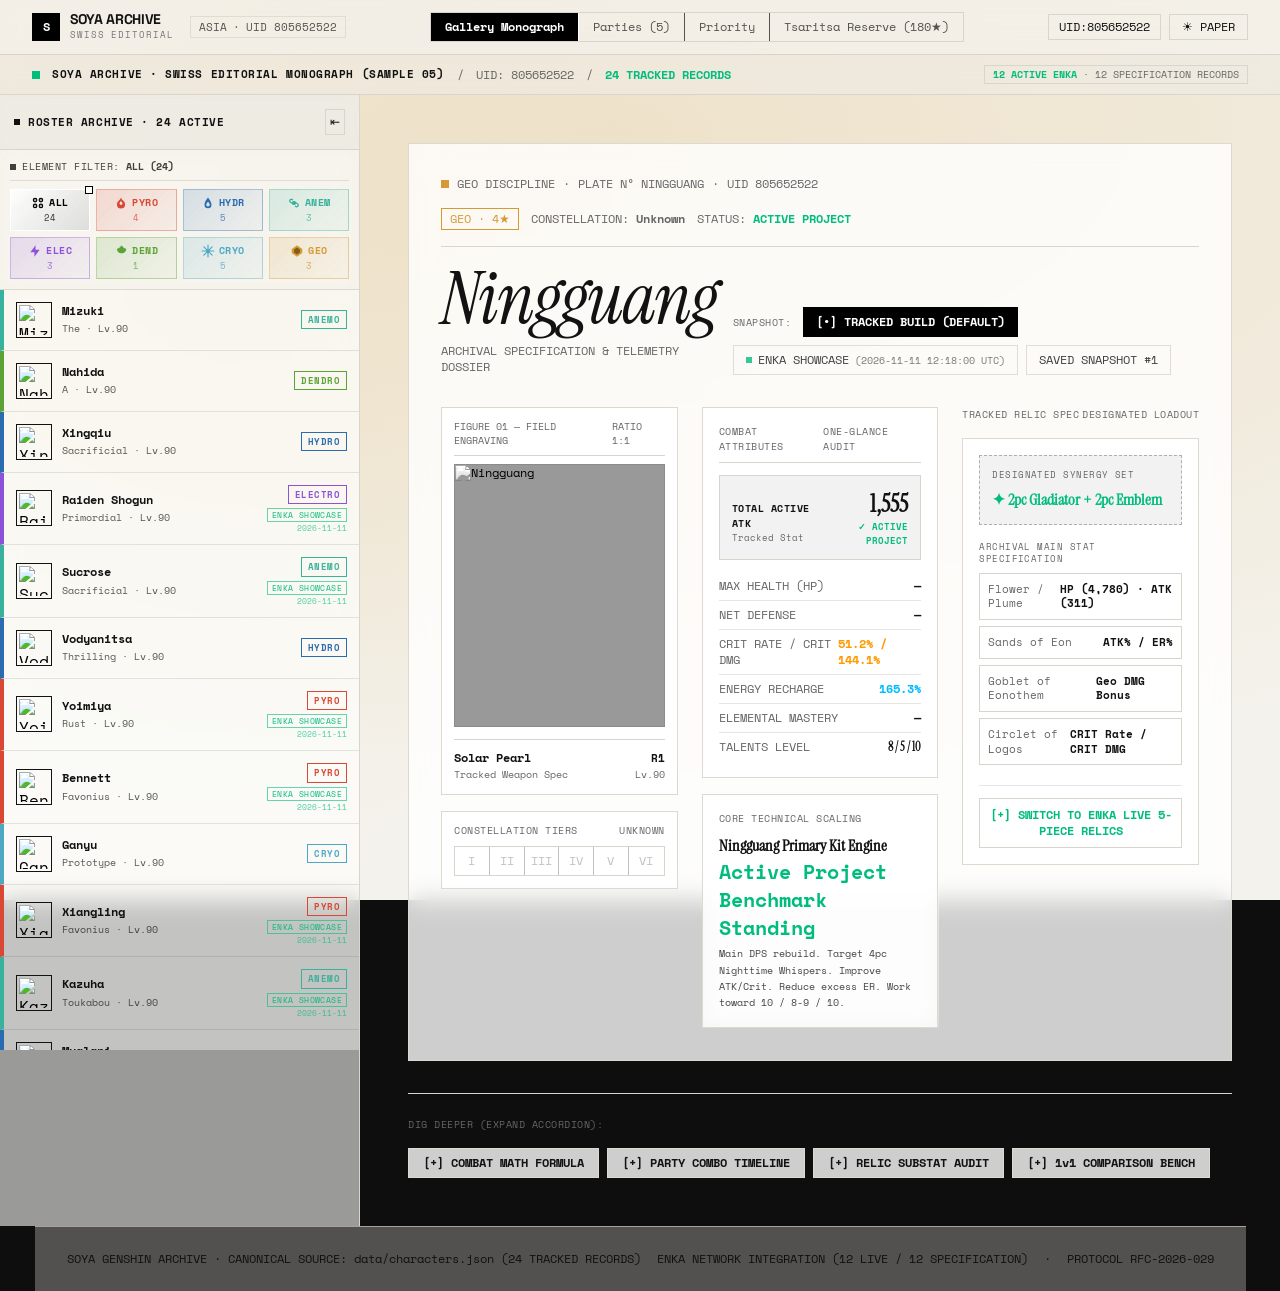
==== genshin/index.html @ eeb2479f "feat(genshin): add 7 element fluid gradient filter buttons in char selector" ====
<!doctype html>
<html lang="en">
<head>
  <meta charset="utf-8">
  <meta name="viewport" content="width=device-width,initial-scale=1">
  <title>Soya · Swiss Editorial Genshin Archive</title>
  <link rel="preconnect" href="https://fonts.googleapis.com">
  <link rel="preconnect" href="https://fonts.gstatic.com" crossorigin>
  <link href="https://fonts.googleapis.com/css2?family=Cinzel:wght@400;600;700&family=Instrument+Serif:ital@0;1&family=Newsreader:ital,opsz,wght@0,6..72,400;0,6..72,600;1,6..72,400&family=Space+Grotesk:wght@300;400;500;600;700&family=Space+Mono:ital,wght@0,400;0,700;1,400&family=Inter:wght@300;400;500;600;700&display=swap" rel="stylesheet">
  <script type="module" crossorigin src="./assets/index-Db_gtOoG.js"></script>
  <link rel="stylesheet" crossorigin href="./assets/index-C67MCeEa.css">
</head>
<body class="bg-[#0e0e0e] text-[#ededed] antialiased selection:bg-[#ffffff] selection:text-[#000000]">
  <div id="root"></div>
</body>
</html>
---- genshin/assets/index-C67MCeEa.css ----
@layer properties{@supports (((-webkit-hyphens:none)) and (not (margin-trim:block))) or ((-moz-orient:inline) and (not (color:rgb(from red r g b)))){*,:before,:after,::backdrop{--tw-translate-x:0;--tw-translate-y:0;--tw-translate-z:0;--tw-scale-x:1;--tw-scale-y:1;--tw-scale-z:1;--tw-rotate-x:initial;--tw-rotate-y:initial;--tw-rotate-z:initial;--tw-skew-x:initial;--tw-skew-y:initial;--tw-scrollbar-thumb:#0000;--tw-scrollbar-track:#0000;--tw-space-y-reverse:0;--tw-divide-x-reverse:0;--tw-border-style:solid;--tw-divide-y-reverse:0;--tw-gradient-position:initial;--tw-gradient-from:#0000;--tw-gradient-via:#0000;--tw-gradient-to:#0000;--tw-gradient-stops:initial;--tw-gradient-via-stops:initial;--tw-gradient-from-position:0%;--tw-gradient-via-position:50%;--tw-gradient-to-position:100%;--tw-leading:initial;--tw-font-weight:initial;--tw-tracking:initial;--tw-shadow:0 0 #0000;--tw-shadow-color:initial;--tw-shadow-alpha:100%;--tw-inset-shadow:0 0 #0000;--tw-inset-shadow-color:initial;--tw-inset-shadow-alpha:100%;--tw-ring-color:initial;--tw-ring-shadow:0 0 #0000;--tw-inset-ring-color:initial;--tw-inset-ring-shadow:0 0 #0000;--tw-ring-inset:initial;--tw-ring-offset-width:0px;--tw-ring-offset-color:#fff;--tw-ring-offset-shadow:0 0 #0000;--tw-blur:initial;--tw-brightness:initial;--tw-contrast:initial;--tw-grayscale:initial;--tw-hue-rotate:initial;--tw-invert:initial;--tw-opacity:initial;--tw-saturate:initial;--tw-sepia:initial;--tw-drop-shadow:initial;--tw-drop-shadow-color:initial;--tw-drop-shadow-alpha:100%;--tw-drop-shadow-size:initial;--tw-backdrop-blur:initial;--tw-backdrop-brightness:initial;--tw-backdrop-contrast:initial;--tw-backdrop-grayscale:initial;--tw-backdrop-hue-rotate:initial;--tw-backdrop-invert:initial;--tw-backdrop-opacity:initial;--tw-backdrop-saturate:initial;--tw-backdrop-sepia:initial;--tw-duration:initial;--tw-ease:initial}}}@layer theme{:root,:host{--font-sans:-apple-system, BlinkMacSystemFont, "Segoe UI", Roboto, "Helvetica Neue", "Noto Sans", Arial, sans-serif, "Apple Color Emoji", "Segoe UI Emoji", "Segoe UI Symbol", "Noto Color Emoji";--font-serif:ui-serif, Georgia, Cambria, "Times New Roman", Times, serif;--font-mono:ui-monospace, SFMono-Regular, Menlo, Monaco, Consolas, "Liberation Mono", "Courier New", monospace;--color-amber-300:oklch(87.9% .169 91.605);--color-amber-400:oklch(82.8% .189 84.429);--color-amber-500:oklch(76.9% .188 70.08);--color-amber-600:oklch(66.6% .179 58.318);--color-amber-800:oklch(47.3% .137 46.201);--color-amber-950:oklch(27.9% .077 45.635);--color-emerald-200:oklch(90.5% .093 164.15);--color-emerald-300:oklch(84.5% .143 164.978);--color-emerald-400:oklch(76.5% .177 163.223);--color-emerald-500:oklch(69.6% .17 162.48);--color-emerald-600:oklch(59.6% .145 163.225);--color-emerald-700:oklch(50.8% .118 165.612);--color-emerald-800:oklch(43.2% .095 166.913);--color-emerald-950:oklch(26.2% .051 172.552);--color-teal-300:oklch(85.5% .138 181.071);--color-teal-400:oklch(77.7% .152 181.912);--color-teal-500:oklch(70.4% .14 182.503);--color-cyan-200:oklch(91.7% .08 205.041);--color-cyan-300:oklch(86.5% .127 207.078);--color-cyan-400:oklch(78.9% .154 211.53);--color-cyan-500:oklch(71.5% .143 215.221);--color-cyan-600:oklch(60.9% .126 221.723);--color-sky-400:oklch(74.6% .16 232.661);--color-blue-300:oklch(80.9% .105 251.813);--color-blue-400:oklch(70.7% .165 254.624);--color-blue-500:oklch(62.3% .214 259.815);--color-purple-300:oklch(82.7% .119 306.383);--color-purple-400:oklch(71.4% .203 305.504);--color-purple-500:oklch(62.7% .265 303.9);--color-rose-300:oklch(81% .117 11.638);--color-rose-400:oklch(71.2% .194 13.428);--color-rose-500:oklch(64.5% .246 16.439);--color-zinc-800:oklch(27.4% .006 286.033);--color-black:#000;--color-white:#fff;--spacing:.25rem;--container-lg:32rem;--container-2xl:42rem;--container-3xl:48rem;--text-xs:.75rem;--text-xs--line-height:calc(1 / .75);--text-sm:.875rem;--text-sm--line-height:calc(1.25 / .875);--text-base:1rem;--text-base--line-height: 1.5 ;--text-lg:1.125rem;--text-lg--line-height:calc(1.75 / 1.125);--text-xl:1.25rem;--text-xl--line-height:calc(1.75 / 1.25);--text-2xl:1.5rem;--text-2xl--line-height:calc(2 / 1.5);--text-3xl:1.875rem;--text-3xl--line-height: 1.2 ;--text-4xl:2.25rem;--text-4xl--line-height:calc(2.5 / 2.25);--text-5xl:3rem;--text-5xl--line-height:1;--text-6xl:3.75rem;--text-6xl--line-height:1;--text-7xl:4.5rem;--text-7xl--line-height:1;--text-8xl:6rem;--text-8xl--line-height:1;--text-9xl:8rem;--text-9xl--line-height:1;--font-weight-normal:400;--font-weight-medium:500;--font-weight-semibold:600;--font-weight-bold:700;--font-weight-extrabold:800;--font-weight-black:900;--tracking-tighter:-.05em;--tracking-tight:-.025em;--tracking-wider:.05em;--tracking-widest:.1em;--leading-tight:1.25;--leading-snug:1.375;--leading-relaxed:1.625;--radius-md:.375rem;--radius-lg:.5rem;--radius-xl:.75rem;--radius-2xl:1rem;--radius-3xl:1.5rem;--drop-shadow-md:0 3px 3px #0000001f;--ease-out:cubic-bezier(0, 0, .2, 1);--animate-pulse:pulse 2s cubic-bezier(.4, 0, .6, 1) infinite;--blur-sm:8px;--blur-md:12px;--blur-xl:24px;--blur-2xl:40px;--blur-3xl:64px;--default-transition-duration:.15s;--default-transition-timing-function:cubic-bezier(.4, 0, .2, 1);--default-font-family:var(--font-sans);--default-mono-font-family:var(--font-mono)}}@layer base{*,:after,:before,::backdrop{box-sizing:border-box;border:0 solid;margin:0;padding:0}::file-selector-button{box-sizing:border-box;border:0 solid;margin:0;padding:0}html,:host{-webkit-text-size-adjust:100%;tab-size:4;line-height:1.5;font-family:var(--default-font-family,-apple-system, BlinkMacSystemFont, "Segoe UI", Roboto, "Helvetica Neue", "Noto Sans", Arial, sans-serif, "Apple Color Emoji", "Segoe UI Emoji", "Segoe UI Symbol", "Noto Color Emoji");font-feature-settings:var(--default-font-feature-settings,normal);font-variation-settings:var(--default-font-variation-settings,normal);-webkit-tap-highlight-color:transparent}hr{height:0;color:inherit;border-top-width:1px}abbr:where([title]){-webkit-text-decoration:underline dotted;text-decoration:underline dotted}h1,h2,h3,h4,h5,h6{font-size:inherit;font-weight:inherit}a{color:inherit;-webkit-text-decoration:inherit;text-decoration:inherit}b,strong{font-weight:bolder}code,kbd,samp,pre{font-family:var(--default-mono-font-family,ui-monospace, SFMono-Regular, Menlo, Monaco, Consolas, "Liberation Mono", "Courier New", monospace);font-feature-settings:var(--default-mono-font-feature-settings,normal);font-variation-settings:var(--default-mono-font-variation-settings,normal);font-size:1em}small{font-size:80%}sub,sup{vertical-align:baseline;font-size:75%;line-height:0;position:relative}sub{bottom:-.25em}sup{top:-.5em}table{text-indent:0;border-color:inherit;border-collapse:collapse}:-moz-focusring:where(:not(iframe)){outline:auto}progress{vertical-align:baseline}summary{display:list-item}ol,ul,menu{list-style:none}img,svg,video,canvas,audio,iframe,embed,object{vertical-align:middle;display:block}img,video{max-width:100%;height:auto}button,input,select,optgroup,textarea{font:inherit;font-feature-settings:inherit;font-variation-settings:inherit;letter-spacing:inherit;color:inherit;opacity:1;background-color:#0000;border-radius:0}::file-selector-button{font:inherit;font-feature-settings:inherit;font-variation-settings:inherit;letter-spacing:inherit;color:inherit;opacity:1;background-color:#0000;border-radius:0}:where(select:is([multiple],[size])) optgroup{font-weight:bolder}:where(select:is([multiple],[size])) optgroup option{padding-inline-start:20px}::file-selector-button{margin-inline-end:4px}::placeholder{opacity:1}@supports (not ((-webkit-appearance:-apple-pay-button))) or (contain-intrinsic-size:1px){::placeholder{color:currentColor}@supports (color:color-mix(in lab,red,red)){::placeholder{color:color-mix(in oklab,currentcolor 50%,transparent)}}}textarea{resize:vertical}::-webkit-search-decoration{-webkit-appearance:none}::-webkit-date-and-time-value{min-height:1lh;text-align:inherit}::-webkit-datetime-edit{display:inline-flex}::-webkit-datetime-edit-fields-wrapper{padding:0}::-webkit-datetime-edit{padding-block:0}::-webkit-datetime-edit-year-field{padding-block:0}::-webkit-datetime-edit-month-field{padding-block:0}::-webkit-datetime-edit-day-field{padding-block:0}::-webkit-datetime-edit-hour-field{padding-block:0}::-webkit-datetime-edit-minute-field{padding-block:0}::-webkit-datetime-edit-second-field{padding-block:0}::-webkit-datetime-edit-millisecond-field{padding-block:0}::-webkit-datetime-edit-meridiem-field{padding-block:0}::-webkit-calendar-picker-indicator{line-height:1}:-moz-ui-invalid{box-shadow:none}button,input:where([type=button],[type=reset],[type=submit]){appearance:button}::file-selector-button{appearance:button}::-webkit-inner-spin-button{height:auto}::-webkit-outer-spin-button{height:auto}[hidden]:where(:not([hidden=until-found])){display:none!important}:root{--font-serif:"Instrument Serif", Georgia, serif;--font-newsreader:"Newsreader", Georgia, serif;--font-grotesk:"Space Grotesk", -apple-system, sans-serif;--font-mono:"Space Mono", "Courier New", monospace;--font-sans:"Inter", -apple-system, sans-serif}body{font-family:var(--font-sans);color:#ededed;-webkit-font-smoothing:antialiased;-moz-osx-font-smoothing:grayscale;background-color:#0c0c0c;margin:0}*{box-shadow:none!important;border-radius:0!important}}@layer components;@layer utilities{.pointer-events-none{pointer-events:none}.absolute{position:absolute}.fixed{position:fixed}.relative{position:relative}.static{position:static}.sticky{position:sticky}.inset-0{inset:0}.-top-0\.5{top:calc(var(--spacing) * -.5)}.-top-1{top:calc(var(--spacing) * -1)}.-top-40{top:calc(var(--spacing) * -40)}.top-0{top:0}.top-1\/2{top:50%}.top-2{top:calc(var(--spacing) * 2)}.top-4{top:calc(var(--spacing) * 4)}.-right-0\.5{right:calc(var(--spacing) * -.5)}.-right-1{right:calc(var(--spacing) * -1)}.-right-40{right:calc(var(--spacing) * -40)}.right-2{right:calc(var(--spacing) * 2)}.right-2\.5{right:calc(var(--spacing) * 2.5)}.right-3{right:calc(var(--spacing) * 3)}.right-4{right:calc(var(--spacing) * 4)}.-bottom-1\.5{bottom:calc(var(--spacing) * -1.5)}.-bottom-2{bottom:calc(var(--spacing) * -2)}.-bottom-40{bottom:calc(var(--spacing) * -40)}.bottom-2{bottom:calc(var(--spacing) * 2)}.bottom-3{bottom:calc(var(--spacing) * 3)}.-left-40{left:calc(var(--spacing) * -40)}.left-2{left:calc(var(--spacing) * 2)}.left-3{left:calc(var(--spacing) * 3)}.left-4{left:calc(var(--spacing) * 4)}.-z-10{z-index:-10}.z-10{z-index:10}.z-20{z-index:20}.z-50{z-index:50}.mx-2{margin-inline:calc(var(--spacing) * 2)}.mx-auto{margin-inline:auto}.my-4{margin-block:calc(var(--spacing) * 4)}.-mt-2{margin-top:calc(var(--spacing) * -2)}.mt-0\.5{margin-top:calc(var(--spacing) * .5)}.mt-1{margin-top:var(--spacing)}.mt-2{margin-top:calc(var(--spacing) * 2)}.mt-3{margin-top:calc(var(--spacing) * 3)}.mt-4{margin-top:calc(var(--spacing) * 4)}.mt-6{margin-top:calc(var(--spacing) * 6)}.mt-8{margin-top:calc(var(--spacing) * 8)}.mt-auto{margin-top:auto}.mr-1{margin-right:var(--spacing)}.mb-1{margin-bottom:var(--spacing)}.mb-1\.5{margin-bottom:calc(var(--spacing) * 1.5)}.mb-2{margin-bottom:calc(var(--spacing) * 2)}.mb-3{margin-bottom:calc(var(--spacing) * 3)}.mb-4{margin-bottom:calc(var(--spacing) * 4)}.mb-6{margin-bottom:calc(var(--spacing) * 6)}.mb-8{margin-bottom:calc(var(--spacing) * 8)}.mb-16{margin-bottom:calc(var(--spacing) * 16)}.ml-1{margin-left:var(--spacing)}.ml-2{margin-left:calc(var(--spacing) * 2)}.block{display:block}.flex{display:flex}.grid{display:grid}.hidden{display:none}.inline-block{display:inline-block}.aspect-\[4\/5\]{aspect-ratio:4/5}.h-1\.5{height:calc(var(--spacing) * 1.5)}.h-2{height:calc(var(--spacing) * 2)}.h-2\.5{height:calc(var(--spacing) * 2.5)}.h-3{height:calc(var(--spacing) * 3)}.h-3\.5{height:calc(var(--spacing) * 3.5)}.h-5{height:calc(var(--spacing) * 5)}.h-6{height:calc(var(--spacing) * 6)}.h-7{height:calc(var(--spacing) * 7)}.h-8{height:calc(var(--spacing) * 8)}.h-9{height:calc(var(--spacing) * 9)}.h-10{height:calc(var(--spacing) * 10)}.h-16{height:calc(var(--spacing) * 16)}.h-64{height:calc(var(--spacing) * 64)}.h-96{height:calc(var(--spacing) * 96)}.h-\[1px\]{height:1px}.h-\[440px\]{height:440px}.h-\[480px\]{height:480px}.h-\[520px\]{height:520px}.h-full{height:100%}.max-h-\[calc\(100vh-140px\)\]{max-height:calc(100vh - 140px)}.min-h-\[64px\]{min-height:64px}.min-h-\[460px\]{min-height:460px}.min-h-\[calc\(100vh-49px\)\]{min-height:calc(100vh - 49px)}.min-h-screen{min-height:100vh}.w-1\.5{width:calc(var(--spacing) * 1.5)}.w-2{width:calc(var(--spacing) * 2)}.w-2\.5{width:calc(var(--spacing) * 2.5)}.w-3{width:calc(var(--spacing) * 3)}.w-3\.5{width:calc(var(--spacing) * 3.5)}.w-5{width:calc(var(--spacing) * 5)}.w-7{width:calc(var(--spacing) * 7)}.w-8{width:calc(var(--spacing) * 8)}.w-9{width:calc(var(--spacing) * 9)}.w-10{width:calc(var(--spacing) * 10)}.w-16{width:calc(var(--spacing) * 16)}.w-36{width:calc(var(--spacing) * 36)}.w-96{width:calc(var(--spacing) * 96)}.w-full{width:100%}.max-w-2xl{max-width:var(--container-2xl)}.max-w-3xl{max-width:var(--container-3xl)}.max-w-\[140px\]{max-width:140px}.max-w-\[360px\]{max-width:360px}.max-w-\[1240px\]{max-width:1240px}.max-w-\[1360px\]{max-width:1360px}.max-w-\[1400px\]{max-width:1400px}.max-w-\[1720px\]{max-width:1720px}.max-w-lg{max-width:var(--container-lg)}.min-w-0{min-width:0}.flex-1{flex:1}.shrink-0{flex-shrink:0}.border-collapse{border-collapse:collapse}.-translate-y-1\/2{--tw-translate-y: -50% ;translate:var(--tw-translate-x) var(--tw-translate-y)}.scale-105{--tw-scale-x:105%;--tw-scale-y:105%;--tw-scale-z:105%;scale:var(--tw-scale-x) var(--tw-scale-y)}.scale-\[1\.03\]{scale:1.03}.transform{transform:var(--tw-rotate-x, ) var(--tw-rotate-y, ) var(--tw-rotate-z, ) var(--tw-skew-x, ) var(--tw-skew-y, )}.animate-pulse{animation:var(--animate-pulse)}.cursor-default{cursor:default}.scrollbar-none{scrollbar-width:none}.scrollbar-thin{scrollbar-width:thin}.scrollbar-thumb-white\/10{--tw-scrollbar-thumb:#ffffff1a}@supports (color:color-mix(in lab,red,red)){.scrollbar-thumb-white\/10{--tw-scrollbar-thumb:color-mix(in oklab, var(--color-white) 10%, transparent)}}.scrollbar-thumb-white\/10{scrollbar-color:var(--tw-scrollbar-thumb) var(--tw-scrollbar-track)}.scrollbar-track-transparent{--tw-scrollbar-track:transparent;scrollbar-color:var(--tw-scrollbar-thumb) var(--tw-scrollbar-track)}.grid-cols-1{grid-template-columns:repeat(1,minmax(0,1fr))}.grid-cols-2{grid-template-columns:repeat(2,minmax(0,1fr))}.grid-cols-4{grid-template-columns:repeat(4,minmax(0,1fr))}.grid-cols-6{grid-template-columns:repeat(6,minmax(0,1fr))}.flex-col{flex-direction:column}.flex-wrap{flex-wrap:wrap}.items-baseline{align-items:baseline}.items-center{align-items:center}.items-end{align-items:flex-end}.items-start{align-items:flex-start}.justify-between{justify-content:space-between}.justify-center{justify-content:center}.justify-end{justify-content:flex-end}.gap-0\.5{gap:calc(var(--spacing) * .5)}.gap-1{gap:var(--spacing)}.gap-1\.5{gap:calc(var(--spacing) * 1.5)}.gap-2{gap:calc(var(--spacing) * 2)}.gap-2\.5{gap:calc(var(--spacing) * 2.5)}.gap-3{gap:calc(var(--spacing) * 3)}.gap-4{gap:calc(var(--spacing) * 4)}.gap-6{gap:calc(var(--spacing) * 6)}.gap-8{gap:calc(var(--spacing) * 8)}.gap-10{gap:calc(var(--spacing) * 10)}.gap-12{gap:calc(var(--spacing) * 12)}:where(.space-y-1>:not(:last-child)){--tw-space-y-reverse:0;margin-block-start:calc(var(--spacing) * var(--tw-space-y-reverse));margin-block-end:calc(var(--spacing) * calc(1 - var(--tw-space-y-reverse)))}:where(.space-y-1\.5>:not(:last-child)){--tw-space-y-reverse:0;margin-block-start:calc(calc(var(--spacing) * 1.5) * var(--tw-space-y-reverse));margin-block-end:calc(calc(var(--spacing) * 1.5) * calc(1 - var(--tw-space-y-reverse)))}:where(.space-y-2>:not(:last-child)){--tw-space-y-reverse:0;margin-block-start:calc(calc(var(--spacing) * 2) * var(--tw-space-y-reverse));margin-block-end:calc(calc(var(--spacing) * 2) * calc(1 - var(--tw-space-y-reverse)))}:where(.space-y-3>:not(:last-child)){--tw-space-y-reverse:0;margin-block-start:calc(calc(var(--spacing) * 3) * var(--tw-space-y-reverse));margin-block-end:calc(calc(var(--spacing) * 3) * calc(1 - var(--tw-space-y-reverse)))}:where(.space-y-4>:not(:last-child)){--tw-space-y-reverse:0;margin-block-start:calc(calc(var(--spacing) * 4) * var(--tw-space-y-reverse));margin-block-end:calc(calc(var(--spacing) * 4) * calc(1 - var(--tw-space-y-reverse)))}:where(.space-y-6>:not(:last-child)){--tw-space-y-reverse:0;margin-block-start:calc(calc(var(--spacing) * 6) * var(--tw-space-y-reverse));margin-block-end:calc(calc(var(--spacing) * 6) * calc(1 - var(--tw-space-y-reverse)))}:where(.space-y-8>:not(:last-child)){--tw-space-y-reverse:0;margin-block-start:calc(calc(var(--spacing) * 8) * var(--tw-space-y-reverse));margin-block-end:calc(calc(var(--spacing) * 8) * calc(1 - var(--tw-space-y-reverse)))}.gap-x-2{column-gap:calc(var(--spacing) * 2)}.gap-x-3{column-gap:calc(var(--spacing) * 3)}.gap-x-8{column-gap:calc(var(--spacing) * 8)}.gap-y-1{row-gap:var(--spacing)}.gap-y-3{row-gap:calc(var(--spacing) * 3)}:where(.divide-x>:not(:last-child)){--tw-divide-x-reverse:0;border-inline-style:var(--tw-border-style);border-inline-start-width:calc(1px * var(--tw-divide-x-reverse));border-inline-end-width:calc(1px * calc(1 - var(--tw-divide-x-reverse)))}:where(.divide-y>:not(:last-child)){--tw-divide-y-reverse:0;border-bottom-style:var(--tw-border-style);border-top-style:var(--tw-border-style);border-top-width:calc(1px * var(--tw-divide-y-reverse));border-bottom-width:calc(1px * calc(1 - var(--tw-divide-y-reverse)))}:where(.divide-\[\#E2E0D8\]>:not(:last-child)){border-color:#e2e0d8}:where(.divide-current>:not(:last-child)),:where(.divide-current\/10>:not(:last-child)){border-color:currentColor}@supports (color:color-mix(in lab,red,red)){:where(.divide-current\/10>:not(:last-child)){border-color:color-mix(in oklab,currentcolor 10%,transparent)}}:where(.divide-white\/5>:not(:last-child)){border-color:#ffffff0d}@supports (color:color-mix(in lab,red,red)){:where(.divide-white\/5>:not(:last-child)){border-color:color-mix(in oklab,var(--color-white) 5%,transparent)}}:where(.divide-white\/10>:not(:last-child)){border-color:#ffffff1a}@supports (color:color-mix(in lab,red,red)){:where(.divide-white\/10>:not(:last-child)){border-color:color-mix(in oklab,var(--color-white) 10%,transparent)}}:where(.divide-white\/15>:not(:last-child)){border-color:#ffffff26}@supports (color:color-mix(in lab,red,red)){:where(.divide-white\/15>:not(:last-child)){border-color:color-mix(in oklab,var(--color-white) 15%,transparent)}}.truncate{text-overflow:ellipsis;white-space:nowrap;overflow:hidden}.overflow-hidden{overflow:hidden}.overflow-x-auto{overflow-x:auto}.overflow-y-auto{overflow-y:auto}.rounded{border-radius:.25rem}.rounded-2xl{border-radius:var(--radius-2xl)}.rounded-3xl{border-radius:var(--radius-3xl)}.rounded-full{border-radius:2147483647px}.rounded-lg{border-radius:var(--radius-lg)}.rounded-md{border-radius:var(--radius-md)}.rounded-xl{border-radius:var(--radius-xl)}.border{border-style:var(--tw-border-style);border-width:1px}.border-2{border-style:var(--tw-border-style);border-width:2px}.border-t{border-top-style:var(--tw-border-style);border-top-width:1px}.border-r{border-right-style:var(--tw-border-style);border-right-width:1px}.border-b{border-bottom-style:var(--tw-border-style);border-bottom-width:1px}.border-b-2{border-bottom-style:var(--tw-border-style);border-bottom-width:2px}.border-l-2{border-left-style:var(--tw-border-style);border-left-width:2px}.border-dashed{--tw-border-style:dashed;border-style:dashed}.border-dotted{--tw-border-style:dotted;border-style:dotted}.border-\[\#2A2F35\]{border-color:#2a2f35}.border-\[\#2B6CB0\]{border-color:#2b6cb0}.border-\[\#2B2824\]{border-color:#2b2824}.border-\[\#4DA8C4\]{border-color:#4da8c4}.border-\[\#5CA336\]{border-color:#5ca336}.border-\[\#8C52D9\]{border-color:#8c52d9}.border-\[\#38B29C\]{border-color:#38b29c}.border-\[\#23262A\]{border-color:#23262a}.border-\[\#121212\]{border-color:#121212}.border-\[\#121212\]\/20{border-color:#12121233}.border-\[\#BC3825\]{border-color:#bc3825}.border-\[\#D5D3CC\]{border-color:#d5d3cc}.border-\[\#D8D5CC\]{border-color:#d8d5cc}.border-\[\#D49B35\]{border-color:#d49b35}.border-\[\#D94834\]{border-color:#d94834}.border-\[\#DDD9CE\]{border-color:#ddd9ce}.border-\[\#EAE5DB\]\/20{border-color:#eae5db33}.border-amber-300{border-color:var(--color-amber-300)}.border-amber-400{border-color:var(--color-amber-400)}.border-amber-400\/40{border-color:#fcbb0066}@supports (color:color-mix(in lab,red,red)){.border-amber-400\/40{border-color:color-mix(in oklab,var(--color-amber-400) 40%,transparent)}}.border-amber-500{border-color:var(--color-amber-500)}.border-amber-500\/20{border-color:#f99c0033}@supports (color:color-mix(in lab,red,red)){.border-amber-500\/20{border-color:color-mix(in oklab,var(--color-amber-500) 20%,transparent)}}.border-amber-500\/30{border-color:#f99c004d}@supports (color:color-mix(in lab,red,red)){.border-amber-500\/30{border-color:color-mix(in oklab,var(--color-amber-500) 30%,transparent)}}.border-amber-500\/40{border-color:#f99c0066}@supports (color:color-mix(in lab,red,red)){.border-amber-500\/40{border-color:color-mix(in oklab,var(--color-amber-500) 40%,transparent)}}.border-amber-600{border-color:var(--color-amber-600)}.border-black{border-color:var(--color-black)}.border-blue-500\/30{border-color:#3080ff4d}@supports (color:color-mix(in lab,red,red)){.border-blue-500\/30{border-color:color-mix(in oklab,var(--color-blue-500) 30%,transparent)}}.border-blue-500\/40{border-color:#3080ff66}@supports (color:color-mix(in lab,red,red)){.border-blue-500\/40{border-color:color-mix(in oklab,var(--color-blue-500) 40%,transparent)}}.border-current,.border-current\/10{border-color:currentColor}@supports (color:color-mix(in lab,red,red)){.border-current\/10{border-color:color-mix(in oklab,currentcolor 10%,transparent)}}.border-current\/15{border-color:currentColor}@supports (color:color-mix(in lab,red,red)){.border-current\/15{border-color:color-mix(in oklab,currentcolor 15%,transparent)}}.border-current\/30{border-color:currentColor}@supports (color:color-mix(in lab,red,red)){.border-current\/30{border-color:color-mix(in oklab,currentcolor 30%,transparent)}}.border-cyan-400{border-color:var(--color-cyan-400)}.border-cyan-500\/30{border-color:#00b7d74d}@supports (color:color-mix(in lab,red,red)){.border-cyan-500\/30{border-color:color-mix(in oklab,var(--color-cyan-500) 30%,transparent)}}.border-cyan-500\/40{border-color:#00b7d766}@supports (color:color-mix(in lab,red,red)){.border-cyan-500\/40{border-color:color-mix(in oklab,var(--color-cyan-500) 40%,transparent)}}.border-cyan-600{border-color:var(--color-cyan-600)}.border-emerald-400{border-color:var(--color-emerald-400)}.border-emerald-500{border-color:var(--color-emerald-500)}.border-emerald-500\/30{border-color:#00bb7f4d}@supports (color:color-mix(in lab,red,red)){.border-emerald-500\/30{border-color:color-mix(in oklab,var(--color-emerald-500) 30%,transparent)}}.border-emerald-500\/40{border-color:#00bb7f66}@supports (color:color-mix(in lab,red,red)){.border-emerald-500\/40{border-color:color-mix(in oklab,var(--color-emerald-500) 40%,transparent)}}.border-emerald-500\/60{border-color:#00bb7f99}@supports (color:color-mix(in lab,red,red)){.border-emerald-500\/60{border-color:color-mix(in oklab,var(--color-emerald-500) 60%,transparent)}}.border-emerald-600{border-color:var(--color-emerald-600)}.border-purple-500\/30{border-color:#ac4bff4d}@supports (color:color-mix(in lab,red,red)){.border-purple-500\/30{border-color:color-mix(in oklab,var(--color-purple-500) 30%,transparent)}}.border-purple-500\/40{border-color:#ac4bff66}@supports (color:color-mix(in lab,red,red)){.border-purple-500\/40{border-color:color-mix(in oklab,var(--color-purple-500) 40%,transparent)}}.border-rose-500{border-color:var(--color-rose-500)}.border-rose-500\/30{border-color:#ff23574d}@supports (color:color-mix(in lab,red,red)){.border-rose-500\/30{border-color:color-mix(in oklab,var(--color-rose-500) 30%,transparent)}}.border-rose-500\/40{border-color:#ff235766}@supports (color:color-mix(in lab,red,red)){.border-rose-500\/40{border-color:color-mix(in oklab,var(--color-rose-500) 40%,transparent)}}.border-teal-500{border-color:var(--color-teal-500)}.border-teal-500\/30{border-color:#00baa74d}@supports (color:color-mix(in lab,red,red)){.border-teal-500\/30{border-color:color-mix(in oklab,var(--color-teal-500) 30%,transparent)}}.border-teal-500\/40{border-color:#00baa766}@supports (color:color-mix(in lab,red,red)){.border-teal-500\/40{border-color:color-mix(in oklab,var(--color-teal-500) 40%,transparent)}}.border-white{border-color:var(--color-white)}.border-white\/5{border-color:#ffffff0d}@supports (color:color-mix(in lab,red,red)){.border-white\/5{border-color:color-mix(in oklab,var(--color-white) 5%,transparent)}}.border-white\/10{border-color:#ffffff1a}@supports (color:color-mix(in lab,red,red)){.border-white\/10{border-color:color-mix(in oklab,var(--color-white) 10%,transparent)}}.border-white\/15{border-color:#ffffff26}@supports (color:color-mix(in lab,red,red)){.border-white\/15{border-color:color-mix(in oklab,var(--color-white) 15%,transparent)}}.border-white\/20{border-color:#fff3}@supports (color:color-mix(in lab,red,red)){.border-white\/20{border-color:color-mix(in oklab,var(--color-white) 20%,transparent)}}.border-white\/30{border-color:#ffffff4d}@supports (color:color-mix(in lab,red,red)){.border-white\/30{border-color:color-mix(in oklab,var(--color-white) 30%,transparent)}}.bg-\[\#0A0A0A\]{background-color:#0a0a0a}.bg-\[\#0A0A0A\]\/30{background-color:#0a0a0a4d}.bg-\[\#0A0A0A\]\/35{background-color:#0a0a0a59}.bg-\[\#0A0A0A\]\/40{background-color:#0a0a0a66}.bg-\[\#0A0A0A\]\/60{background-color:#0a0a0a99}.bg-\[\#0D0E11\]{background-color:#0d0e11}.bg-\[\#0F1012\]{background-color:#0f1012}.bg-\[\#0e0e0e\]{background-color:#0e0e0e}.bg-\[\#2B6CB0\]\/10{background-color:#2b6cb01a}.bg-\[\#2B6CB0\]\/20{background-color:#2b6cb033}.bg-\[\#4DA8C4\]\/10{background-color:#4da8c41a}.bg-\[\#4DA8C4\]\/20{background-color:#4da8c433}.bg-\[\#5CA336\]\/10{background-color:#5ca3361a}.bg-\[\#5CA336\]\/20{background-color:#5ca33633}.bg-\[\#8C52D9\]\/10{background-color:#8c52d91a}.bg-\[\#8C52D9\]\/20{background-color:#8c52d933}.bg-\[\#38B29C\]\/10{background-color:#38b29c1a}.bg-\[\#38B29C\]\/20{background-color:#38b29c33}.bg-\[\#14171A\]{background-color:#14171a}.bg-\[\#080808\]{background-color:#080808}.bg-\[\#111111\]{background-color:#111}.bg-\[\#161513\]{background-color:#161513}.bg-\[\#181818\]{background-color:#181818}.bg-\[\#BC3825\]{background-color:#bc3825}.bg-\[\#D0021B\]{background-color:#d0021b}.bg-\[\#D49B35\]\/10{background-color:#d49b351a}.bg-\[\#D49B35\]\/20{background-color:#d49b3533}.bg-\[\#D94834\]\/10{background-color:#d948341a}.bg-\[\#D94834\]\/20{background-color:#d9483433}.bg-\[\#E5A823\]{background-color:#e5a823}.bg-\[\#EAE7DF\]\/70{background-color:#eae7dfb3}.bg-\[\#EAE8E1\]{background-color:#eae8e1}.bg-\[\#EFECE4\]\/60{background-color:#efece499}.bg-\[\#F4F2EC\]{background-color:#f4f2ec}.bg-\[\#F4F2EC\]\/40{background-color:#f4f2ec66}.bg-\[\#F4F2EC\]\/60{background-color:#f4f2ec99}.bg-\[\#F4F2EC\]\/75{background-color:#f4f2ecbf}.bg-\[\#F4F2EC\]\/80{background-color:#f4f2eccc}.bg-\[\#F9F8F5\]\/60{background-color:#f9f8f599}.bg-\[\#F9F8F6\]{background-color:#f9f8f6}.bg-\[\#FFFFFF\]{background-color:#fff}.bg-amber-500{background-color:var(--color-amber-500)}.bg-amber-500\/10{background-color:#f99c001a}@supports (color:color-mix(in lab,red,red)){.bg-amber-500\/10{background-color:color-mix(in oklab,var(--color-amber-500) 10%,transparent)}}.bg-amber-500\/20{background-color:#f99c0033}@supports (color:color-mix(in lab,red,red)){.bg-amber-500\/20{background-color:color-mix(in oklab,var(--color-amber-500) 20%,transparent)}}.bg-amber-950\/80{background-color:#461901cc}@supports (color:color-mix(in lab,red,red)){.bg-amber-950\/80{background-color:color-mix(in oklab,var(--color-amber-950) 80%,transparent)}}.bg-black{background-color:var(--color-black)}.bg-black\/5{background-color:#0000000d}@supports (color:color-mix(in lab,red,red)){.bg-black\/5{background-color:color-mix(in oklab,var(--color-black) 5%,transparent)}}.bg-black\/20{background-color:#0003}@supports (color:color-mix(in lab,red,red)){.bg-black\/20{background-color:color-mix(in oklab,var(--color-black) 20%,transparent)}}.bg-black\/25{background-color:#00000040}@supports (color:color-mix(in lab,red,red)){.bg-black\/25{background-color:color-mix(in oklab,var(--color-black) 25%,transparent)}}.bg-black\/30{background-color:#0000004d}@supports (color:color-mix(in lab,red,red)){.bg-black\/30{background-color:color-mix(in oklab,var(--color-black) 30%,transparent)}}.bg-black\/40{background-color:#0006}@supports (color:color-mix(in lab,red,red)){.bg-black\/40{background-color:color-mix(in oklab,var(--color-black) 40%,transparent)}}.bg-black\/50{background-color:#00000080}@supports (color:color-mix(in lab,red,red)){.bg-black\/50{background-color:color-mix(in oklab,var(--color-black) 50%,transparent)}}.bg-black\/60{background-color:#0009}@supports (color:color-mix(in lab,red,red)){.bg-black\/60{background-color:color-mix(in oklab,var(--color-black) 60%,transparent)}}.bg-black\/70{background-color:#000000b3}@supports (color:color-mix(in lab,red,red)){.bg-black\/70{background-color:color-mix(in oklab,var(--color-black) 70%,transparent)}}.bg-black\/80{background-color:#000c}@supports (color:color-mix(in lab,red,red)){.bg-black\/80{background-color:color-mix(in oklab,var(--color-black) 80%,transparent)}}.bg-blue-500\/10{background-color:#3080ff1a}@supports (color:color-mix(in lab,red,red)){.bg-blue-500\/10{background-color:color-mix(in oklab,var(--color-blue-500) 10%,transparent)}}.bg-blue-500\/20{background-color:#3080ff33}@supports (color:color-mix(in lab,red,red)){.bg-blue-500\/20{background-color:color-mix(in oklab,var(--color-blue-500) 20%,transparent)}}.bg-current,.bg-current\/5{background-color:currentColor}@supports (color:color-mix(in lab,red,red)){.bg-current\/5{background-color:color-mix(in oklab,currentcolor 5%,transparent)}}.bg-cyan-500\/10{background-color:#00b7d71a}@supports (color:color-mix(in lab,red,red)){.bg-cyan-500\/10{background-color:color-mix(in oklab,var(--color-cyan-500) 10%,transparent)}}.bg-cyan-500\/20{background-color:#00b7d733}@supports (color:color-mix(in lab,red,red)){.bg-cyan-500\/20{background-color:color-mix(in oklab,var(--color-cyan-500) 20%,transparent)}}.bg-emerald-500{background-color:var(--color-emerald-500)}.bg-emerald-500\/10{background-color:#00bb7f1a}@supports (color:color-mix(in lab,red,red)){.bg-emerald-500\/10{background-color:color-mix(in oklab,var(--color-emerald-500) 10%,transparent)}}.bg-emerald-500\/20{background-color:#00bb7f33}@supports (color:color-mix(in lab,red,red)){.bg-emerald-500\/20{background-color:color-mix(in oklab,var(--color-emerald-500) 20%,transparent)}}.bg-emerald-950\/20{background-color:#002c2233}@supports (color:color-mix(in lab,red,red)){.bg-emerald-950\/20{background-color:color-mix(in oklab,var(--color-emerald-950) 20%,transparent)}}.bg-emerald-950\/80{background-color:#002c22cc}@supports (color:color-mix(in lab,red,red)){.bg-emerald-950\/80{background-color:color-mix(in oklab,var(--color-emerald-950) 80%,transparent)}}.bg-purple-500\/10{background-color:#ac4bff1a}@supports (color:color-mix(in lab,red,red)){.bg-purple-500\/10{background-color:color-mix(in oklab,var(--color-purple-500) 10%,transparent)}}.bg-purple-500\/20{background-color:#ac4bff33}@supports (color:color-mix(in lab,red,red)){.bg-purple-500\/20{background-color:color-mix(in oklab,var(--color-purple-500) 20%,transparent)}}.bg-rose-500\/10{background-color:#ff23571a}@supports (color:color-mix(in lab,red,red)){.bg-rose-500\/10{background-color:color-mix(in oklab,var(--color-rose-500) 10%,transparent)}}.bg-rose-500\/20{background-color:#ff235733}@supports (color:color-mix(in lab,red,red)){.bg-rose-500\/20{background-color:color-mix(in oklab,var(--color-rose-500) 20%,transparent)}}.bg-teal-500\/10{background-color:#00baa71a}@supports (color:color-mix(in lab,red,red)){.bg-teal-500\/10{background-color:color-mix(in oklab,var(--color-teal-500) 10%,transparent)}}.bg-teal-500\/20{background-color:#00baa733}@supports (color:color-mix(in lab,red,red)){.bg-teal-500\/20{background-color:color-mix(in oklab,var(--color-teal-500) 20%,transparent)}}.bg-transparent{background-color:#0000}.bg-white{background-color:var(--color-white)}.bg-white\/5{background-color:#ffffff0d}@supports (color:color-mix(in lab,red,red)){.bg-white\/5{background-color:color-mix(in oklab,var(--color-white) 5%,transparent)}}.bg-white\/10{background-color:#ffffff1a}@supports (color:color-mix(in lab,red,red)){.bg-white\/10{background-color:color-mix(in oklab,var(--color-white) 10%,transparent)}}.bg-white\/20{background-color:#fff3}@supports (color:color-mix(in lab,red,red)){.bg-white\/20{background-color:color-mix(in oklab,var(--color-white) 20%,transparent)}}.bg-white\/40{background-color:#fff6}@supports (color:color-mix(in lab,red,red)){.bg-white\/40{background-color:color-mix(in oklab,var(--color-white) 40%,transparent)}}.bg-white\/80{background-color:#fffc}@supports (color:color-mix(in lab,red,red)){.bg-white\/80{background-color:color-mix(in oklab,var(--color-white) 80%,transparent)}}.bg-zinc-800{background-color:var(--color-zinc-800)}.bg-gradient-to-b{--tw-gradient-position:to bottom in oklab;background-image:linear-gradient(var(--tw-gradient-stops))}.bg-gradient-to-br{--tw-gradient-position:to bottom right in oklab;background-image:linear-gradient(var(--tw-gradient-stops))}.bg-gradient-to-t{--tw-gradient-position:to top in oklab;background-image:linear-gradient(var(--tw-gradient-stops))}.from-\[\#102d4f\]\/70{--tw-gradient-from:oklab(29.491% -.0192769 -.068491/.7);--tw-gradient-stops:var(--tw-gradient-via-stops,var(--tw-gradient-position), var(--tw-gradient-from) var(--tw-gradient-from-position), var(--tw-gradient-to) var(--tw-gradient-to-position))}.from-\[\#103a33\]\/70{--tw-gradient-from:oklab(31.718% -.0477211 -.0000432432/.7);--tw-gradient-stops:var(--tw-gradient-via-stops,var(--tw-gradient-position), var(--tw-gradient-from) var(--tw-gradient-from-position), var(--tw-gradient-to) var(--tw-gradient-to-position))}.from-\[\#203f10\]\/70{--tw-gradient-from:oklab(33.1869% -.0596022 .0561516/.7);--tw-gradient-stops:var(--tw-gradient-via-stops,var(--tw-gradient-position), var(--tw-gradient-from) var(--tw-gradient-from-position), var(--tw-gradient-to) var(--tw-gradient-to-position))}.from-\[\#422c10\]\/70{--tw-gradient-from:oklab(31.3143% .0178307 .0495515/.7);--tw-gradient-stops:var(--tw-gradient-via-stops,var(--tw-gradient-position), var(--tw-gradient-from) var(--tw-gradient-from-position), var(--tw-gradient-to) var(--tw-gradient-to-position))}.from-\[\#33144a\]\/70{--tw-gradient-from:oklab(26.8765% .0592936 -.077469/.7);--tw-gradient-stops:var(--tw-gradient-via-stops,var(--tw-gradient-position), var(--tw-gradient-from) var(--tw-gradient-from-position), var(--tw-gradient-to) var(--tw-gradient-to-position))}.from-\[\#113847\]\/70{--tw-gradient-from:oklab(32.0723% -.0343418 -.0370483/.7);--tw-gradient-stops:var(--tw-gradient-via-stops,var(--tw-gradient-position), var(--tw-gradient-from) var(--tw-gradient-from-position), var(--tw-gradient-to) var(--tw-gradient-to-position))}.from-\[\#451410\]\/70{--tw-gradient-from:oklab(27.1143% .0675517 .0357668/.7);--tw-gradient-stops:var(--tw-gradient-via-stops,var(--tw-gradient-position), var(--tw-gradient-from) var(--tw-gradient-from-position), var(--tw-gradient-to) var(--tw-gradient-to-position))}.from-amber-500\/20{--tw-gradient-from:#f99c0033}@supports (color:color-mix(in lab,red,red)){.from-amber-500\/20{--tw-gradient-from:color-mix(in oklab, var(--color-amber-500) 20%, transparent)}}.from-amber-500\/20{--tw-gradient-stops:var(--tw-gradient-via-stops,var(--tw-gradient-position), var(--tw-gradient-from) var(--tw-gradient-from-position), var(--tw-gradient-to) var(--tw-gradient-to-position))}.from-black\/80{--tw-gradient-from:#000c}@supports (color:color-mix(in lab,red,red)){.from-black\/80{--tw-gradient-from:color-mix(in oklab, var(--color-black) 80%, transparent)}}.from-black\/80{--tw-gradient-stops:var(--tw-gradient-via-stops,var(--tw-gradient-position), var(--tw-gradient-from) var(--tw-gradient-from-position), var(--tw-gradient-to) var(--tw-gradient-to-position))}.via-\[\#0a1c32\]\/80{--tw-gradient-via:oklab(22.4359% -.0130228 -.0475796/.8);--tw-gradient-via-stops:var(--tw-gradient-position), var(--tw-gradient-from) var(--tw-gradient-from-position), var(--tw-gradient-via) var(--tw-gradient-via-position), var(--tw-gradient-to) var(--tw-gradient-to-position);--tw-gradient-stops:var(--tw-gradient-via-stops)}.via-\[\#0a232d\]\/80{--tw-gradient-via:oklab(24.1826% -.0243165 -.0264901/.8);--tw-gradient-via-stops:var(--tw-gradient-position), var(--tw-gradient-from) var(--tw-gradient-from-position), var(--tw-gradient-via) var(--tw-gradient-via-position), var(--tw-gradient-to) var(--tw-gradient-to-position);--tw-gradient-stops:var(--tw-gradient-via-stops)}.via-\[\#0a2420\]\/80{--tw-gradient-via:oklab(23.8648% -.0327771 -.00104828/.8);--tw-gradient-via-stops:var(--tw-gradient-position), var(--tw-gradient-from) var(--tw-gradient-from-position), var(--tw-gradient-via) var(--tw-gradient-via-position), var(--tw-gradient-to) var(--tw-gradient-to-position);--tw-gradient-stops:var(--tw-gradient-via-stops)}.via-\[\#1f0b2e\]\/80{--tw-gradient-via:oklab(20.1921% .0420732 -.0544943/.8);--tw-gradient-via-stops:var(--tw-gradient-position), var(--tw-gradient-from) var(--tw-gradient-from-position), var(--tw-gradient-via) var(--tw-gradient-via-position), var(--tw-gradient-to) var(--tw-gradient-to-position);--tw-gradient-stops:var(--tw-gradient-via-stops)}.via-\[\#280c09\]\/80{--tw-gradient-via:oklab(19.9824% .0421695 .022745/.8);--tw-gradient-via-stops:var(--tw-gradient-position), var(--tw-gradient-from) var(--tw-gradient-from-position), var(--tw-gradient-via) var(--tw-gradient-via-position), var(--tw-gradient-to) var(--tw-gradient-to-position);--tw-gradient-stops:var(--tw-gradient-via-stops)}.via-\[\#14280a\]\/80{--tw-gradient-via:oklab(25.1418% -.0417292 .0394954/.8);--tw-gradient-via-stops:var(--tw-gradient-position), var(--tw-gradient-from) var(--tw-gradient-from-position), var(--tw-gradient-via) var(--tw-gradient-via-position), var(--tw-gradient-to) var(--tw-gradient-to-position);--tw-gradient-stops:var(--tw-gradient-via-stops)}.via-\[\#261909\]\/80{--tw-gradient-via:oklab(22.5765% .0114064 .031995/.8);--tw-gradient-via-stops:var(--tw-gradient-position), var(--tw-gradient-from) var(--tw-gradient-from-position), var(--tw-gradient-via) var(--tw-gradient-via-position), var(--tw-gradient-to) var(--tw-gradient-to-position);--tw-gradient-stops:var(--tw-gradient-via-stops)}.via-transparent{--tw-gradient-via:transparent;--tw-gradient-via-stops:var(--tw-gradient-position), var(--tw-gradient-from) var(--tw-gradient-from-position), var(--tw-gradient-via) var(--tw-gradient-via-position), var(--tw-gradient-to) var(--tw-gradient-to-position);--tw-gradient-stops:var(--tw-gradient-via-stops)}.to-\[\#0a1406\]\/95{--tw-gradient-to:oklab(17.6542% -.0232217 .022034/.95);--tw-gradient-stops:var(--tw-gradient-via-stops,var(--tw-gradient-position), var(--tw-gradient-from) var(--tw-gradient-from-position), var(--tw-gradient-to) var(--tw-gradient-to-position))}.to-\[\#0e0717\]\/95{--tw-gradient-to:oklab(14.898% .0192835 -.0296209/.95);--tw-gradient-stops:var(--tw-gradient-via-stops,var(--tw-gradient-position), var(--tw-gradient-from) var(--tw-gradient-from-position), var(--tw-gradient-to) var(--tw-gradient-to-position))}.to-\[\#120d07\]\/95{--tw-gradient-to:oklab(16.3364% .0044256 .0144325/.95);--tw-gradient-stops:var(--tw-gradient-via-stops,var(--tw-gradient-position), var(--tw-gradient-from) var(--tw-gradient-from-position), var(--tw-gradient-to) var(--tw-gradient-to-position))}.to-\[\#06101c\]\/95{--tw-gradient-to:oklab(17.0053% -.00888464 -.028391/.95);--tw-gradient-stops:var(--tw-gradient-via-stops,var(--tw-gradient-position), var(--tw-gradient-from) var(--tw-gradient-from-position), var(--tw-gradient-to) var(--tw-gradient-to-position))}.to-\[\#06141a\]\/95{--tw-gradient-to:oklab(18.1474% -.0160636 -.0172506/.95);--tw-gradient-stops:var(--tw-gradient-via-stops,var(--tw-gradient-position), var(--tw-gradient-from) var(--tw-gradient-from-position), var(--tw-gradient-to) var(--tw-gradient-to-position))}.to-\[\#061412\]\/95{--tw-gradient-to:oklab(17.7365% -.020683 -.00147983/.95);--tw-gradient-stops:var(--tw-gradient-via-stops,var(--tw-gradient-position), var(--tw-gradient-from) var(--tw-gradient-from-position), var(--tw-gradient-to) var(--tw-gradient-to-position))}.to-\[\#120807\]\/95{--tw-gradient-to:oklab(14.9078% .0166088 .00840335/.95);--tw-gradient-stops:var(--tw-gradient-via-stops,var(--tw-gradient-position), var(--tw-gradient-from) var(--tw-gradient-from-position), var(--tw-gradient-to) var(--tw-gradient-to-position))}.to-black\/50{--tw-gradient-to:#00000080}@supports (color:color-mix(in lab,red,red)){.to-black\/50{--tw-gradient-to:color-mix(in oklab, var(--color-black) 50%, transparent)}}.to-black\/50{--tw-gradient-stops:var(--tw-gradient-via-stops,var(--tw-gradient-position), var(--tw-gradient-from) var(--tw-gradient-from-position), var(--tw-gradient-to) var(--tw-gradient-to-position))}.to-transparent{--tw-gradient-to:transparent;--tw-gradient-stops:var(--tw-gradient-via-stops,var(--tw-gradient-position), var(--tw-gradient-from) var(--tw-gradient-from-position), var(--tw-gradient-to) var(--tw-gradient-to-position))}.object-contain{object-fit:contain}.object-cover{object-fit:cover}.object-top{object-position:top}.p-0\.5{padding:calc(var(--spacing) * .5)}.p-1{padding:var(--spacing)}.p-1\.5{padding:calc(var(--spacing) * 1.5)}.p-2{padding:calc(var(--spacing) * 2)}.p-2\.5{padding:calc(var(--spacing) * 2.5)}.p-3{padding:calc(var(--spacing) * 3)}.p-3\.5{padding:calc(var(--spacing) * 3.5)}.p-4{padding:calc(var(--spacing) * 4)}.p-5{padding:calc(var(--spacing) * 5)}.p-6{padding:calc(var(--spacing) * 6)}.p-8{padding:calc(var(--spacing) * 8)}.p-10{padding:calc(var(--spacing) * 10)}.px-1{padding-inline:var(--spacing)}.px-1\.5{padding-inline:calc(var(--spacing) * 1.5)}.px-2{padding-inline:calc(var(--spacing) * 2)}.px-2\.5{padding-inline:calc(var(--spacing) * 2.5)}.px-3{padding-inline:calc(var(--spacing) * 3)}.px-3\.5{padding-inline:calc(var(--spacing) * 3.5)}.px-4{padding-inline:calc(var(--spacing) * 4)}.px-6{padding-inline:calc(var(--spacing) * 6)}.py-0\.5{padding-block:calc(var(--spacing) * .5)}.py-1{padding-block:var(--spacing)}.py-1\.5{padding-block:calc(var(--spacing) * 1.5)}.py-2{padding-block:calc(var(--spacing) * 2)}.py-2\.5{padding-block:calc(var(--spacing) * 2.5)}.py-3{padding-block:calc(var(--spacing) * 3)}.py-4{padding-block:calc(var(--spacing) * 4)}.py-6{padding-block:calc(var(--spacing) * 6)}.py-8{padding-block:calc(var(--spacing) * 8)}.pt-1\.5{padding-top:calc(var(--spacing) * 1.5)}.pt-2{padding-top:calc(var(--spacing) * 2)}.pt-2\.5{padding-top:calc(var(--spacing) * 2.5)}.pt-3{padding-top:calc(var(--spacing) * 3)}.pt-4{padding-top:calc(var(--spacing) * 4)}.pt-6{padding-top:calc(var(--spacing) * 6)}.pt-8{padding-top:calc(var(--spacing) * 8)}.pt-10{padding-top:calc(var(--spacing) * 10)}.pr-2{padding-right:calc(var(--spacing) * 2)}.pr-6{padding-right:calc(var(--spacing) * 6)}.pr-8{padding-right:calc(var(--spacing) * 8)}.pb-1{padding-bottom:var(--spacing)}.pb-1\.5{padding-bottom:calc(var(--spacing) * 1.5)}.pb-2{padding-bottom:calc(var(--spacing) * 2)}.pb-3{padding-bottom:calc(var(--spacing) * 3)}.pb-4{padding-bottom:calc(var(--spacing) * 4)}.pb-6{padding-bottom:calc(var(--spacing) * 6)}.pb-8{padding-bottom:calc(var(--spacing) * 8)}.pl-3{padding-left:calc(var(--spacing) * 3)}.text-center{text-align:center}.text-left{text-align:left}.text-right{text-align:right}.font-mono{font-family:var(--font-mono)}.font-sans{font-family:var(--font-sans)}.font-serif{font-family:var(--font-serif)}.text-2xl{font-size:var(--text-2xl);line-height:var(--tw-leading,var(--text-2xl--line-height))}.text-3xl{font-size:var(--text-3xl);line-height:var(--tw-leading,var(--text-3xl--line-height))}.text-4xl{font-size:var(--text-4xl);line-height:var(--tw-leading,var(--text-4xl--line-height))}.text-5xl{font-size:var(--text-5xl);line-height:var(--tw-leading,var(--text-5xl--line-height))}.text-6xl{font-size:var(--text-6xl);line-height:var(--tw-leading,var(--text-6xl--line-height))}.text-7xl{font-size:var(--text-7xl);line-height:var(--tw-leading,var(--text-7xl--line-height))}.text-base{font-size:var(--text-base);line-height:var(--tw-leading,var(--text-base--line-height))}.text-lg{font-size:var(--text-lg);line-height:var(--tw-leading,var(--text-lg--line-height))}.text-sm{font-size:var(--text-sm);line-height:var(--tw-leading,var(--text-sm--line-height))}.text-xl{font-size:var(--text-xl);line-height:var(--tw-leading,var(--text-xl--line-height))}.text-xs{font-size:var(--text-xs);line-height:var(--tw-leading,var(--text-xs--line-height))}.text-\[8px\]{font-size:8px}.text-\[9px\]{font-size:9px}.text-\[10px\]{font-size:10px}.text-\[11px\]{font-size:11px}.text-\[90px\]{font-size:90px}.leading-none{--tw-leading:1;line-height:1}.leading-relaxed{--tw-leading:var(--leading-relaxed);line-height:var(--leading-relaxed)}.leading-snug{--tw-leading:var(--leading-snug);line-height:var(--leading-snug)}.leading-tight{--tw-leading:var(--leading-tight);line-height:var(--leading-tight)}.font-black{--tw-font-weight:var(--font-weight-black);font-weight:var(--font-weight-black)}.font-bold{--tw-font-weight:var(--font-weight-bold);font-weight:var(--font-weight-bold)}.font-extrabold{--tw-font-weight:var(--font-weight-extrabold);font-weight:var(--font-weight-extrabold)}.font-medium{--tw-font-weight:var(--font-weight-medium);font-weight:var(--font-weight-medium)}.font-normal{--tw-font-weight:var(--font-weight-normal);font-weight:var(--font-weight-normal)}.font-semibold{--tw-font-weight:var(--font-weight-semibold);font-weight:var(--font-weight-semibold)}.tracking-\[0\.2em\]{--tw-tracking:.2em;letter-spacing:.2em}.tracking-\[0\.3em\]{--tw-tracking:.3em;letter-spacing:.3em}.tracking-\[0\.25em\]{--tw-tracking:.25em;letter-spacing:.25em}.tracking-tight{--tw-tracking:var(--tracking-tight);letter-spacing:var(--tracking-tight)}.tracking-tighter{--tw-tracking:var(--tracking-tighter);letter-spacing:var(--tracking-tighter)}.tracking-wider{--tw-tracking:var(--tracking-wider);letter-spacing:var(--tracking-wider)}.tracking-widest{--tw-tracking:var(--tracking-widest);letter-spacing:var(--tracking-widest)}.whitespace-nowrap{white-space:nowrap}.text-\[\#000000\]{color:#000}.text-\[\#1A1A1A\]{color:#1a1a1a}.text-\[\#2A809C\]{color:#2a809c}.text-\[\#2B6CB0\]{color:#2b6cb0}.text-\[\#4ADE80\]{color:#4ade80}.text-\[\#7A7874\]{color:#7a7874}.text-\[\#8C52D9\]{color:#8c52d9}.text-\[\#34D399\]{color:#34d399}.text-\[\#38BDF8\]{color:#38bdf8}.text-\[\#60A5FA\]{color:#60a5fa}.text-\[\#238C77\]{color:#238c77}.text-\[\#111111\]{color:#111}.text-\[\#121212\]{color:#121212}.text-\[\#222222\]{color:#222}.text-\[\#333333\]{color:#333}.text-\[\#444444\]{color:#444}.text-\[\#488726\]{color:#488726}.text-\[\#555555\]{color:#555}.text-\[\#666666\]{color:#666}.text-\[\#777777\]{color:#777}.text-\[\#888888\]{color:#888}.text-\[\#999999\]{color:#999}.text-\[\#B87D18\]{color:#b87d18}.text-\[\#BC3825\]{color:#bc3825}.text-\[\#C084FC\]{color:#c084fc}.text-\[\#D0021B\]{color:#d0021b}.text-\[\#D94834\]{color:#d94834}.text-\[\#DEDBD2\]{color:#dedbd2}.text-\[\#E5A823\]{color:#e5a823}.text-\[\#E6EAED\]{color:#e6eaed}.text-\[\#EAE5DB\]{color:#eae5db}.text-\[\#EDE8DF\]{color:#ede8df}.text-\[\#EDECE8\]{color:#edece8}.text-\[\#F0EEE9\]{color:#f0eee9}.text-\[\#F5F5F5\]{color:#f5f5f5}.text-\[\#F87171\]{color:#f87171}.text-\[\#FBBF24\]{color:#fbbf24}.text-\[\#ededed\]{color:#ededed}.text-amber-300{color:var(--color-amber-300)}.text-amber-400{color:var(--color-amber-400)}.text-amber-400\/80{color:#fcbb00cc}@supports (color:color-mix(in lab,red,red)){.text-amber-400\/80{color:color-mix(in oklab,var(--color-amber-400) 80%,transparent)}}.text-amber-500{color:var(--color-amber-500)}.text-amber-800{color:var(--color-amber-800)}.text-black{color:var(--color-black)}.text-blue-300{color:var(--color-blue-300)}.text-blue-400{color:var(--color-blue-400)}.text-current{color:currentColor}.text-cyan-200{color:var(--color-cyan-200)}.text-cyan-300{color:var(--color-cyan-300)}.text-cyan-400{color:var(--color-cyan-400)}.text-cyan-500{color:var(--color-cyan-500)}.text-emerald-200{color:var(--color-emerald-200)}.text-emerald-300{color:var(--color-emerald-300)}.text-emerald-400{color:var(--color-emerald-400)}.text-emerald-500{color:var(--color-emerald-500)}.text-emerald-500\/70{color:#00bb7fb3}@supports (color:color-mix(in lab,red,red)){.text-emerald-500\/70{color:color-mix(in oklab,var(--color-emerald-500) 70%,transparent)}}.text-emerald-700{color:var(--color-emerald-700)}.text-emerald-800{color:var(--color-emerald-800)}.text-purple-300{color:var(--color-purple-300)}.text-purple-400{color:var(--color-purple-400)}.text-rose-300{color:var(--color-rose-300)}.text-rose-400{color:var(--color-rose-400)}.text-rose-500{color:var(--color-rose-500)}.text-sky-400{color:var(--color-sky-400)}.text-teal-300{color:var(--color-teal-300)}.text-teal-400{color:var(--color-teal-400)}.text-teal-500{color:var(--color-teal-500)}.text-white{color:var(--color-white)}.text-white\/20{color:#fff3}@supports (color:color-mix(in lab,red,red)){.text-white\/20{color:color-mix(in oklab,var(--color-white) 20%,transparent)}}.text-white\/30{color:#ffffff4d}@supports (color:color-mix(in lab,red,red)){.text-white\/30{color:color-mix(in oklab,var(--color-white) 30%,transparent)}}.text-white\/40{color:#fff6}@supports (color:color-mix(in lab,red,red)){.text-white\/40{color:color-mix(in oklab,var(--color-white) 40%,transparent)}}.text-white\/50{color:#ffffff80}@supports (color:color-mix(in lab,red,red)){.text-white\/50{color:color-mix(in oklab,var(--color-white) 50%,transparent)}}.text-white\/60{color:#fff9}@supports (color:color-mix(in lab,red,red)){.text-white\/60{color:color-mix(in oklab,var(--color-white) 60%,transparent)}}.text-white\/70{color:#ffffffb3}@supports (color:color-mix(in lab,red,red)){.text-white\/70{color:color-mix(in oklab,var(--color-white) 70%,transparent)}}.text-white\/80{color:#fffc}@supports (color:color-mix(in lab,red,red)){.text-white\/80{color:color-mix(in oklab,var(--color-white) 80%,transparent)}}.text-white\/90{color:#ffffffe6}@supports (color:color-mix(in lab,red,red)){.text-white\/90{color:color-mix(in oklab,var(--color-white) 90%,transparent)}}.capitalize{text-transform:capitalize}.uppercase{text-transform:uppercase}.italic{font-style:italic}.antialiased{-webkit-font-smoothing:antialiased;-moz-osx-font-smoothing:grayscale}.placeholder-white\/40::placeholder{color:#fff6}@supports (color:color-mix(in lab,red,red)){.placeholder-white\/40::placeholder{color:color-mix(in oklab,var(--color-white) 40%,transparent)}}.opacity-30{opacity:.3}.opacity-40{opacity:.4}.opacity-50{opacity:.5}.opacity-60{opacity:.6}.opacity-70{opacity:.7}.opacity-75{opacity:.75}.opacity-80{opacity:.8}.opacity-90{opacity:.9}.shadow{--tw-shadow:0 1px 3px 0 var(--tw-shadow-color,#0000001a), 0 1px 2px -1px var(--tw-shadow-color,#0000001a);box-shadow:var(--tw-inset-shadow),var(--tw-inset-ring-shadow),var(--tw-ring-offset-shadow),var(--tw-ring-shadow),var(--tw-shadow)}.shadow-2xl{--tw-shadow:0 25px 50px -12px var(--tw-shadow-color,#00000040);box-shadow:var(--tw-inset-shadow),var(--tw-inset-ring-shadow),var(--tw-ring-offset-shadow),var(--tw-ring-shadow),var(--tw-shadow)}.shadow-\[0_0_12px_rgba\(251\,191\,36\,0\.6\)\]{--tw-shadow:0 0 12px var(--tw-shadow-color,#fbbf2499);box-shadow:var(--tw-inset-shadow),var(--tw-inset-ring-shadow),var(--tw-ring-offset-shadow),var(--tw-ring-shadow),var(--tw-shadow)}.shadow-\[0_0_15px_rgba\(255\,255\,255\,0\.15\)\]{--tw-shadow:0 0 15px var(--tw-shadow-color,#ffffff26);box-shadow:var(--tw-inset-shadow),var(--tw-inset-ring-shadow),var(--tw-ring-offset-shadow),var(--tw-ring-shadow),var(--tw-shadow)}.shadow-lg{--tw-shadow:0 10px 15px -3px var(--tw-shadow-color,#0000001a), 0 4px 6px -4px var(--tw-shadow-color,#0000001a);box-shadow:var(--tw-inset-shadow),var(--tw-inset-ring-shadow),var(--tw-ring-offset-shadow),var(--tw-ring-shadow),var(--tw-shadow)}.shadow-md{--tw-shadow:0 4px 6px -1px var(--tw-shadow-color,#0000001a), 0 2px 4px -2px var(--tw-shadow-color,#0000001a);box-shadow:var(--tw-inset-shadow),var(--tw-inset-ring-shadow),var(--tw-ring-offset-shadow),var(--tw-ring-shadow),var(--tw-shadow)}.shadow-sm{--tw-shadow:0 1px 3px 0 var(--tw-shadow-color,#0000001a), 0 1px 2px -1px var(--tw-shadow-color,#0000001a);box-shadow:var(--tw-inset-shadow),var(--tw-inset-ring-shadow),var(--tw-ring-offset-shadow),var(--tw-ring-shadow),var(--tw-shadow)}.ring,.ring-1{--tw-ring-shadow:var(--tw-ring-inset, ) 0 0 0 calc(1px + var(--tw-ring-offset-width)) var(--tw-ring-color,currentcolor);box-shadow:var(--tw-inset-shadow),var(--tw-inset-ring-shadow),var(--tw-ring-offset-shadow),var(--tw-ring-shadow),var(--tw-shadow)}.ring-white\/20{--tw-ring-color:#fff3}@supports (color:color-mix(in lab,red,red)){.ring-white\/20{--tw-ring-color:color-mix(in oklab, var(--color-white) 20%, transparent)}}.blur-3xl{--tw-blur:blur(var(--blur-3xl));filter:var(--tw-blur, ) var(--tw-brightness, ) var(--tw-contrast, ) var(--tw-grayscale, ) var(--tw-hue-rotate, ) var(--tw-invert, ) var(--tw-saturate, ) var(--tw-sepia, ) var(--tw-drop-shadow, )}.brightness-95{--tw-brightness:brightness(95%);filter:var(--tw-blur, ) var(--tw-brightness, ) var(--tw-contrast, ) var(--tw-grayscale, ) var(--tw-hue-rotate, ) var(--tw-invert, ) var(--tw-saturate, ) var(--tw-sepia, ) var(--tw-drop-shadow, )}.contrast-110{--tw-contrast:contrast(110%);filter:var(--tw-blur, ) var(--tw-brightness, ) var(--tw-contrast, ) var(--tw-grayscale, ) var(--tw-hue-rotate, ) var(--tw-invert, ) var(--tw-saturate, ) var(--tw-sepia, ) var(--tw-drop-shadow, )}.contrast-125{--tw-contrast:contrast(125%);filter:var(--tw-blur, ) var(--tw-brightness, ) var(--tw-contrast, ) var(--tw-grayscale, ) var(--tw-hue-rotate, ) var(--tw-invert, ) var(--tw-saturate, ) var(--tw-sepia, ) var(--tw-drop-shadow, )}.contrast-150{--tw-contrast:contrast(150%);filter:var(--tw-blur, ) var(--tw-brightness, ) var(--tw-contrast, ) var(--tw-grayscale, ) var(--tw-hue-rotate, ) var(--tw-invert, ) var(--tw-saturate, ) var(--tw-sepia, ) var(--tw-drop-shadow, )}.drop-shadow{--tw-drop-shadow-size:drop-shadow(0 1px 2px var(--tw-drop-shadow-color,#0000001a)) drop-shadow(0 1px 1px var(--tw-drop-shadow-color,#0000000f));--tw-drop-shadow:drop-shadow(0 1px 2px #0000001a) drop-shadow(0 1px 1px #0000000f);filter:var(--tw-blur, ) var(--tw-brightness, ) var(--tw-contrast, ) var(--tw-grayscale, ) var(--tw-hue-rotate, ) var(--tw-invert, ) var(--tw-saturate, ) var(--tw-sepia, ) var(--tw-drop-shadow, )}.drop-shadow-\[0_15px_35px_rgba\(0\,0\,0\,0\.8\)\]{--tw-drop-shadow-size:drop-shadow(0 15px 35px var(--tw-drop-shadow-color,#000c));--tw-drop-shadow:var(--tw-drop-shadow-size);filter:var(--tw-blur, ) var(--tw-brightness, ) var(--tw-contrast, ) var(--tw-grayscale, ) var(--tw-hue-rotate, ) var(--tw-invert, ) var(--tw-saturate, ) var(--tw-sepia, ) var(--tw-drop-shadow, )}.drop-shadow-md{--tw-drop-shadow-size:drop-shadow(0 3px 3px var(--tw-drop-shadow-color,#0000001f));--tw-drop-shadow:drop-shadow(var(--drop-shadow-md));filter:var(--tw-blur, ) var(--tw-brightness, ) var(--tw-contrast, ) var(--tw-grayscale, ) var(--tw-hue-rotate, ) var(--tw-invert, ) var(--tw-saturate, ) var(--tw-sepia, ) var(--tw-drop-shadow, )}.grayscale{--tw-grayscale:grayscale(100%);filter:var(--tw-blur, ) var(--tw-brightness, ) var(--tw-contrast, ) var(--tw-grayscale, ) var(--tw-hue-rotate, ) var(--tw-invert, ) var(--tw-saturate, ) var(--tw-sepia, ) var(--tw-drop-shadow, )}.invert{--tw-invert:invert(100%);filter:var(--tw-blur, ) var(--tw-brightness, ) var(--tw-contrast, ) var(--tw-grayscale, ) var(--tw-hue-rotate, ) var(--tw-invert, ) var(--tw-saturate, ) var(--tw-sepia, ) var(--tw-drop-shadow, )}.filter{filter:var(--tw-blur, ) var(--tw-brightness, ) var(--tw-contrast, ) var(--tw-grayscale, ) var(--tw-hue-rotate, ) var(--tw-invert, ) var(--tw-saturate, ) var(--tw-sepia, ) var(--tw-drop-shadow, )}.backdrop-blur-2xl{--tw-backdrop-blur:blur(var(--blur-2xl));-webkit-backdrop-filter:var(--tw-backdrop-blur, ) var(--tw-backdrop-brightness, ) var(--tw-backdrop-contrast, ) var(--tw-backdrop-grayscale, ) var(--tw-backdrop-hue-rotate, ) var(--tw-backdrop-invert, ) var(--tw-backdrop-opacity, ) var(--tw-backdrop-saturate, ) var(--tw-backdrop-sepia, );backdrop-filter:var(--tw-backdrop-blur, ) var(--tw-backdrop-brightness, ) var(--tw-backdrop-contrast, ) var(--tw-backdrop-grayscale, ) var(--tw-backdrop-hue-rotate, ) var(--tw-backdrop-invert, ) var(--tw-backdrop-opacity, ) var(--tw-backdrop-saturate, ) var(--tw-backdrop-sepia, )}.backdrop-blur-md{--tw-backdrop-blur:blur(var(--blur-md));-webkit-backdrop-filter:var(--tw-backdrop-blur, ) var(--tw-backdrop-brightness, ) var(--tw-backdrop-contrast, ) var(--tw-backdrop-grayscale, ) var(--tw-backdrop-hue-rotate, ) var(--tw-backdrop-invert, ) var(--tw-backdrop-opacity, ) var(--tw-backdrop-saturate, ) var(--tw-backdrop-sepia, );backdrop-filter:var(--tw-backdrop-blur, ) var(--tw-backdrop-brightness, ) var(--tw-backdrop-contrast, ) var(--tw-backdrop-grayscale, ) var(--tw-backdrop-hue-rotate, ) var(--tw-backdrop-invert, ) var(--tw-backdrop-opacity, ) var(--tw-backdrop-saturate, ) var(--tw-backdrop-sepia, )}.backdrop-blur-sm{--tw-backdrop-blur:blur(var(--blur-sm));-webkit-backdrop-filter:var(--tw-backdrop-blur, ) var(--tw-backdrop-brightness, ) var(--tw-backdrop-contrast, ) var(--tw-backdrop-grayscale, ) var(--tw-backdrop-hue-rotate, ) var(--tw-backdrop-invert, ) var(--tw-backdrop-opacity, ) var(--tw-backdrop-saturate, ) var(--tw-backdrop-sepia, );backdrop-filter:var(--tw-backdrop-blur, ) var(--tw-backdrop-brightness, ) var(--tw-backdrop-contrast, ) var(--tw-backdrop-grayscale, ) var(--tw-backdrop-hue-rotate, ) var(--tw-backdrop-invert, ) var(--tw-backdrop-opacity, ) var(--tw-backdrop-saturate, ) var(--tw-backdrop-sepia, )}.backdrop-blur-xl{--tw-backdrop-blur:blur(var(--blur-xl));-webkit-backdrop-filter:var(--tw-backdrop-blur, ) var(--tw-backdrop-brightness, ) var(--tw-backdrop-contrast, ) var(--tw-backdrop-grayscale, ) var(--tw-backdrop-hue-rotate, ) var(--tw-backdrop-invert, ) var(--tw-backdrop-opacity, ) var(--tw-backdrop-saturate, ) var(--tw-backdrop-sepia, );backdrop-filter:var(--tw-backdrop-blur, ) var(--tw-backdrop-brightness, ) var(--tw-backdrop-contrast, ) var(--tw-backdrop-grayscale, ) var(--tw-backdrop-hue-rotate, ) var(--tw-backdrop-invert, ) var(--tw-backdrop-opacity, ) var(--tw-backdrop-saturate, ) var(--tw-backdrop-sepia, )}.transition-all{transition-property:all;transition-timing-function:var(--tw-ease,var(--default-transition-timing-function));transition-duration:var(--tw-duration,var(--default-transition-duration))}.transition-colors{transition-property:color,background-color,border-color,outline-color,text-decoration-color,fill,stroke,--tw-gradient-from,--tw-gradient-via,--tw-gradient-to;transition-timing-function:var(--tw-ease,var(--default-transition-timing-function));transition-duration:var(--tw-duration,var(--default-transition-duration))}.transition-transform{transition-property:transform,translate,scale,rotate;transition-timing-function:var(--tw-ease,var(--default-transition-timing-function));transition-duration:var(--tw-duration,var(--default-transition-duration))}.duration-200{--tw-duration:.2s;transition-duration:.2s}.duration-300{--tw-duration:.3s;transition-duration:.3s}.duration-500{--tw-duration:.5s;transition-duration:.5s}.duration-700{--tw-duration:.7s;transition-duration:.7s}.ease-out{--tw-ease:var(--ease-out);transition-timing-function:var(--ease-out)}@media(hover:hover){:is(:where(.group):hover .group-hover\:scale-105){--tw-scale-x:105%;--tw-scale-y:105%;--tw-scale-z:105%;scale:var(--tw-scale-x) var(--tw-scale-y)}:is(:where(.group):hover .group-hover\:scale-110){--tw-scale-x:110%;--tw-scale-y:110%;--tw-scale-z:110%;scale:var(--tw-scale-x) var(--tw-scale-y)}:is(:where(.group):hover .group-hover\:border-current){border-color:currentColor}}.first-letter\:float-left:first-letter{float:left}.first-letter\:mr-2:first-letter{margin-right:calc(var(--spacing) * 2)}.first-letter\:font-serif:first-letter{font-family:var(--font-serif)}.first-letter\:text-5xl:first-letter{font-size:var(--text-5xl);line-height:var(--tw-leading,var(--text-5xl--line-height))}.first-letter\:leading-none:first-letter{--tw-leading:1;line-height:1}.selection\:bg-\[\#ffffff\] ::selection{background-color:#fff}.selection\:bg-\[\#ffffff\]::selection{background-color:#fff}.selection\:text-\[\#000000\] ::selection{color:#000}.selection\:text-\[\#000000\]::selection{color:#000}@media(hover:hover){.hover\:scale-105:hover{--tw-scale-x:105%;--tw-scale-y:105%;--tw-scale-z:105%;scale:var(--tw-scale-x) var(--tw-scale-y)}.hover\:scale-\[1\.03\]:hover{scale:1.03}.hover\:border-current:hover{border-color:currentColor}.hover\:border-white\/20:hover{border-color:#fff3}@supports (color:color-mix(in lab,red,red)){.hover\:border-white\/20:hover{border-color:color-mix(in oklab,var(--color-white) 20%,transparent)}}.hover\:bg-\[\#EAE7DF\]:hover{background-color:#eae7df}.hover\:bg-amber-500\/30:hover{background-color:#f99c004d}@supports (color:color-mix(in lab,red,red)){.hover\:bg-amber-500\/30:hover{background-color:color-mix(in oklab,var(--color-amber-500) 30%,transparent)}}.hover\:bg-black\/40:hover{background-color:#0006}@supports (color:color-mix(in lab,red,red)){.hover\:bg-black\/40:hover{background-color:color-mix(in oklab,var(--color-black) 40%,transparent)}}.hover\:bg-black\/50:hover{background-color:#00000080}@supports (color:color-mix(in lab,red,red)){.hover\:bg-black\/50:hover{background-color:color-mix(in oklab,var(--color-black) 50%,transparent)}}.hover\:bg-current\/5:hover{background-color:currentColor}@supports (color:color-mix(in lab,red,red)){.hover\:bg-current\/5:hover{background-color:color-mix(in oklab,currentcolor 5%,transparent)}}.hover\:bg-current\/10:hover{background-color:currentColor}@supports (color:color-mix(in lab,red,red)){.hover\:bg-current\/10:hover{background-color:color-mix(in oklab,currentcolor 10%,transparent)}}.hover\:bg-emerald-500\/10:hover{background-color:#00bb7f1a}@supports (color:color-mix(in lab,red,red)){.hover\:bg-emerald-500\/10:hover{background-color:color-mix(in oklab,var(--color-emerald-500) 10%,transparent)}}.hover\:bg-white:hover{background-color:var(--color-white)}.hover\:bg-white\/5:hover{background-color:#ffffff0d}@supports (color:color-mix(in lab,red,red)){.hover\:bg-white\/5:hover{background-color:color-mix(in oklab,var(--color-white) 5%,transparent)}}.hover\:bg-white\/10:hover{background-color:#ffffff1a}@supports (color:color-mix(in lab,red,red)){.hover\:bg-white\/10:hover{background-color:color-mix(in oklab,var(--color-white) 10%,transparent)}}.hover\:bg-white\/70:hover{background-color:#ffffffb3}@supports (color:color-mix(in lab,red,red)){.hover\:bg-white\/70:hover{background-color:color-mix(in oklab,var(--color-white) 70%,transparent)}}.hover\:text-black:hover{color:var(--color-black)}.hover\:text-white:hover{color:var(--color-white)}.hover\:text-white\/80:hover{color:#fffc}@supports (color:color-mix(in lab,red,red)){.hover\:text-white\/80:hover{color:color-mix(in oklab,var(--color-white) 80%,transparent)}}.hover\:text-white\/90:hover{color:#ffffffe6}@supports (color:color-mix(in lab,red,red)){.hover\:text-white\/90:hover{color:color-mix(in oklab,var(--color-white) 90%,transparent)}}.hover\:underline:hover{text-decoration-line:underline}.hover\:opacity-100:hover{opacity:1}}.focus\:border-amber-400\/50:focus{border-color:#fcbb0080}@supports (color:color-mix(in lab,red,red)){.focus\:border-amber-400\/50:focus{border-color:color-mix(in oklab,var(--color-amber-400) 50%,transparent)}}.focus\:border-white:focus{border-color:var(--color-white)}.focus\:outline-none:focus{--tw-outline-style:none;outline-style:none}.active\:scale-\[0\.97\]:active{scale:.97}@media(min-width:40rem){.sm\:flex{display:flex}.sm\:inline{display:inline}.sm\:w-44{width:calc(var(--spacing) * 44)}.sm\:grid-cols-2{grid-template-columns:repeat(2,minmax(0,1fr))}.sm\:grid-cols-4{grid-template-columns:repeat(4,minmax(0,1fr))}.sm\:grid-cols-5{grid-template-columns:repeat(5,minmax(0,1fr))}.sm\:flex-row{flex-direction:row}.sm\:items-center{align-items:center}}@media(min-width:48rem){.md\:col-span-4{grid-column:span 4/span 4}.md\:col-span-8{grid-column:span 8/span 8}.md\:flex{display:flex}.md\:grid-cols-2{grid-template-columns:repeat(2,minmax(0,1fr))}.md\:grid-cols-3{grid-template-columns:repeat(3,minmax(0,1fr))}.md\:grid-cols-4{grid-template-columns:repeat(4,minmax(0,1fr))}.md\:grid-cols-5{grid-template-columns:repeat(5,minmax(0,1fr))}.md\:grid-cols-12{grid-template-columns:repeat(12,minmax(0,1fr))}.md\:flex-row{flex-direction:row}.md\:items-end{align-items:flex-end}.md\:p-8{padding:calc(var(--spacing) * 8)}.md\:px-8{padding-inline:calc(var(--spacing) * 8)}.md\:text-6xl{font-size:var(--text-6xl);line-height:var(--tw-leading,var(--text-6xl--line-height))}.md\:text-7xl{font-size:var(--text-7xl);line-height:var(--tw-leading,var(--text-7xl--line-height))}.md\:text-base{font-size:var(--text-base);line-height:var(--tw-leading,var(--text-base--line-height))}}@media(min-width:64rem){.lg\:col-span-4{grid-column:span 4/span 4}.lg\:col-span-5{grid-column:span 5/span 5}.lg\:col-span-6{grid-column:span 6/span 6}.lg\:col-span-7{grid-column:span 7/span 7}.lg\:flex{display:flex}.lg\:hidden{display:none}.lg\:w-96{width:calc(var(--spacing) * 96)}.lg\:w-\[72px\]{width:72px}.lg\:w-\[320px\]{width:320px}.lg\:grid-cols-3{grid-template-columns:repeat(3,minmax(0,1fr))}.lg\:grid-cols-4{grid-template-columns:repeat(4,minmax(0,1fr))}.lg\:grid-cols-10{grid-template-columns:repeat(10,minmax(0,1fr))}.lg\:grid-cols-12{grid-template-columns:repeat(12,minmax(0,1fr))}.lg\:flex-row{flex-direction:row}.lg\:items-end{align-items:flex-end}.lg\:p-8{padding:calc(var(--spacing) * 8)}.lg\:p-12{padding:calc(var(--spacing) * 12)}.lg\:p-14{padding:calc(var(--spacing) * 14)}.lg\:p-16{padding:calc(var(--spacing) * 16)}.lg\:p-20{padding:calc(var(--spacing) * 20)}.lg\:text-6xl{font-size:var(--text-6xl);line-height:var(--tw-leading,var(--text-6xl--line-height))}.lg\:text-7xl{font-size:var(--text-7xl);line-height:var(--tw-leading,var(--text-7xl--line-height))}.lg\:text-8xl{font-size:var(--text-8xl);line-height:var(--tw-leading,var(--text-8xl--line-height))}.lg\:text-9xl{font-size:var(--text-9xl);line-height:var(--tw-leading,var(--text-9xl--line-height))}.lg\:text-\[120px\]{font-size:120px}}@media(min-width:80rem){.xl\:w-\[360px\]{width:360px}}}.font-serif{font-family:Instrument Serif,Georgia,serif}.font-newsreader{font-family:Newsreader,Georgia,serif}.font-grotesk{font-family:Space Grotesk,-apple-system,sans-serif}.font-mono{font-family:Space Mono,monospace}.font-sans{font-family:Inter,-apple-system,sans-serif}.font-cinzel{font-family:Cinzel,Georgia,serif}.hairline-b{opacity:.15;border-bottom:1px solid}.hairline-t{opacity:.15;border-top:1px solid}.hairline-r{opacity:.15;border-right:1px solid}.hairline-l{opacity:.15;border-left:1px solid}.invert-on-hover:hover{filter:invert()}.paper-grain{background-image:radial-gradient(#0000000d 1px,#0000 0);background-size:24px 24px}@property --tw-translate-x{syntax:"*";inherits:false;initial-value:0}@property --tw-translate-y{syntax:"*";inherits:false;initial-value:0}@property --tw-translate-z{syntax:"*";inherits:false;initial-value:0}@property --tw-scale-x{syntax:"*";inherits:false;initial-value:1}@property --tw-scale-y{syntax:"*";inherits:false;initial-value:1}@property --tw-scale-z{syntax:"*";inherits:false;initial-value:1}@property --tw-rotate-x{syntax:"*";inherits:false}@property --tw-rotate-y{syntax:"*";inherits:false}@property --tw-rotate-z{syntax:"*";inherits:false}@property --tw-skew-x{syntax:"*";inherits:false}@property --tw-skew-y{syntax:"*";inherits:false}@property --tw-scrollbar-thumb{syntax:"<color>";inherits:false;initial-value:#0000}@property --tw-scrollbar-track{syntax:"<color>";inherits:false;initial-value:#0000}@property --tw-space-y-reverse{syntax:"*";inherits:false;initial-value:0}@property --tw-divide-x-reverse{syntax:"*";inherits:false;initial-value:0}@property --tw-border-style{syntax:"*";inherits:false;initial-value:solid}@property --tw-divide-y-reverse{syntax:"*";inherits:false;initial-value:0}@property --tw-gradient-position{syntax:"*";inherits:false}@property --tw-gradient-from{syntax:"<color>";inherits:false;initial-value:#0000}@property --tw-gradient-via{syntax:"<color>";inherits:false;initial-value:#0000}@property --tw-gradient-to{syntax:"<color>";inherits:false;initial-value:#0000}@property --tw-gradient-stops{syntax:"*";inherits:false}@property --tw-gradient-via-stops{syntax:"*";inherits:false}@property --tw-gradient-from-position{syntax:"<length-percentage>";inherits:false;initial-value:0%}@property --tw-gradient-via-position{syntax:"<length-percentage>";inherits:false;initial-value:50%}@property --tw-gradient-to-position{syntax:"<length-percentage>";inherits:false;initial-value:100%}@property --tw-leading{syntax:"*";inherits:false}@property --tw-font-weight{syntax:"*";inherits:false}@property --tw-tracking{syntax:"*";inherits:false}@property --tw-shadow{syntax:"*";inherits:false;initial-value:0 0 #0000}@property --tw-shadow-color{syntax:"*";inherits:false}@property --tw-shadow-alpha{syntax:"<percentage>";inherits:false;initial-value:100%}@property --tw-inset-shadow{syntax:"*";inherits:false;initial-value:0 0 #0000}@property --tw-inset-shadow-color{syntax:"*";inherits:false}@property --tw-inset-shadow-alpha{syntax:"<percentage>";inherits:false;initial-value:100%}@property --tw-ring-color{syntax:"*";inherits:false}@property --tw-ring-shadow{syntax:"*";inherits:false;initial-value:0 0 #0000}@property --tw-inset-ring-color{syntax:"*";inherits:false}@property --tw-inset-ring-shadow{syntax:"*";inherits:false;initial-value:0 0 #0000}@property --tw-ring-inset{syntax:"*";inherits:false}@property --tw-ring-offset-width{syntax:"<length>";inherits:false;initial-value:0}@property --tw-ring-offset-color{syntax:"*";inherits:false;initial-value:#fff}@property --tw-ring-offset-shadow{syntax:"*";inherits:false;initial-value:0 0 #0000}@property --tw-blur{syntax:"*";inherits:false}@property --tw-brightness{syntax:"*";inherits:false}@property --tw-contrast{syntax:"*";inherits:false}@property --tw-grayscale{syntax:"*";inherits:false}@property --tw-hue-rotate{syntax:"*";inherits:false}@property --tw-invert{syntax:"*";inherits:false}@property --tw-opacity{syntax:"*";inherits:false}@property --tw-saturate{syntax:"*";inherits:false}@property --tw-sepia{syntax:"*";inherits:false}@property --tw-drop-shadow{syntax:"*";inherits:false}@property --tw-drop-shadow-color{syntax:"*";inherits:false}@property --tw-drop-shadow-alpha{syntax:"<percentage>";inherits:false;initial-value:100%}@property --tw-drop-shadow-size{syntax:"*";inherits:false}@property --tw-backdrop-blur{syntax:"*";inherits:false}@property --tw-backdrop-brightness{syntax:"*";inherits:false}@property --tw-backdrop-contrast{syntax:"*";inherits:false}@property --tw-backdrop-grayscale{syntax:"*";inherits:false}@property --tw-backdrop-hue-rotate{syntax:"*";inherits:false}@property --tw-backdrop-invert{syntax:"*";inherits:false}@property --tw-backdrop-opacity{syntax:"*";inherits:false}@property --tw-backdrop-saturate{syntax:"*";inherits:false}@property --tw-backdrop-sepia{syntax:"*";inherits:false}@property --tw-duration{syntax:"*";inherits:false}@property --tw-ease{syntax:"*";inherits:false}@keyframes pulse{50%{opacity:.5}}
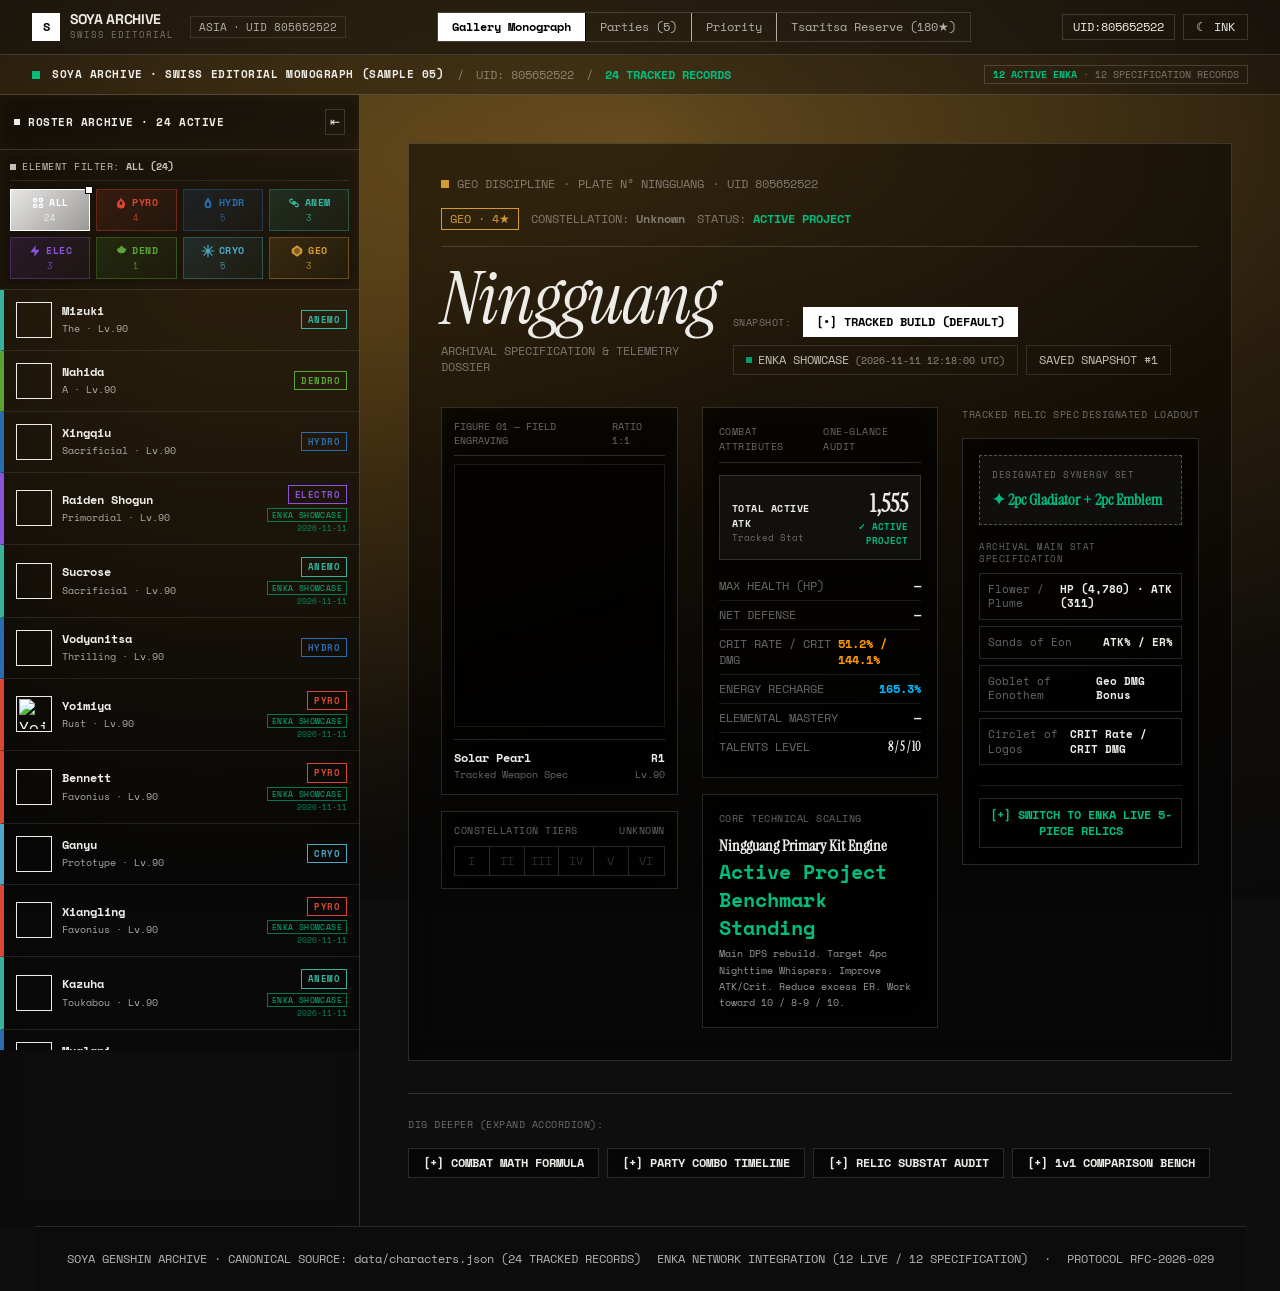
==== commit 233e7ce2: "feat(fleet): integrate Soya Genshin Impact Archive into local fleet portal (local.html & projects.ht" ====
--- a/genshin/index.html
+++ b/genshin/index.html
@@ -7,7 +7,7 @@
   <link rel="preconnect" href="https://fonts.googleapis.com">
   <link rel="preconnect" href="https://fonts.gstatic.com" crossorigin>
   <link href="https://fonts.googleapis.com/css2?family=Cinzel:wght@400;600;700&family=Instrument+Serif:ital@0;1&family=Newsreader:ital,opsz,wght@0,6..72,400;0,6..72,600;1,6..72,400&family=Space+Grotesk:wght@300;400;500;600;700&family=Space+Mono:ital,wght@0,400;0,700;1,400&family=Inter:wght@300;400;500;600;700&display=swap" rel="stylesheet">
-  <script type="module" crossorigin src="./assets/index-Db_gtOoG.js"></script>
+  <script type="module" crossorigin src="./assets/index-BRDpJzVx.js"></script>
   <link rel="stylesheet" crossorigin href="./assets/index-C67MCeEa.css">
 </head>
 <body class="bg-[#0e0e0e] text-[#ededed] antialiased selection:bg-[#ffffff] selection:text-[#000000]">
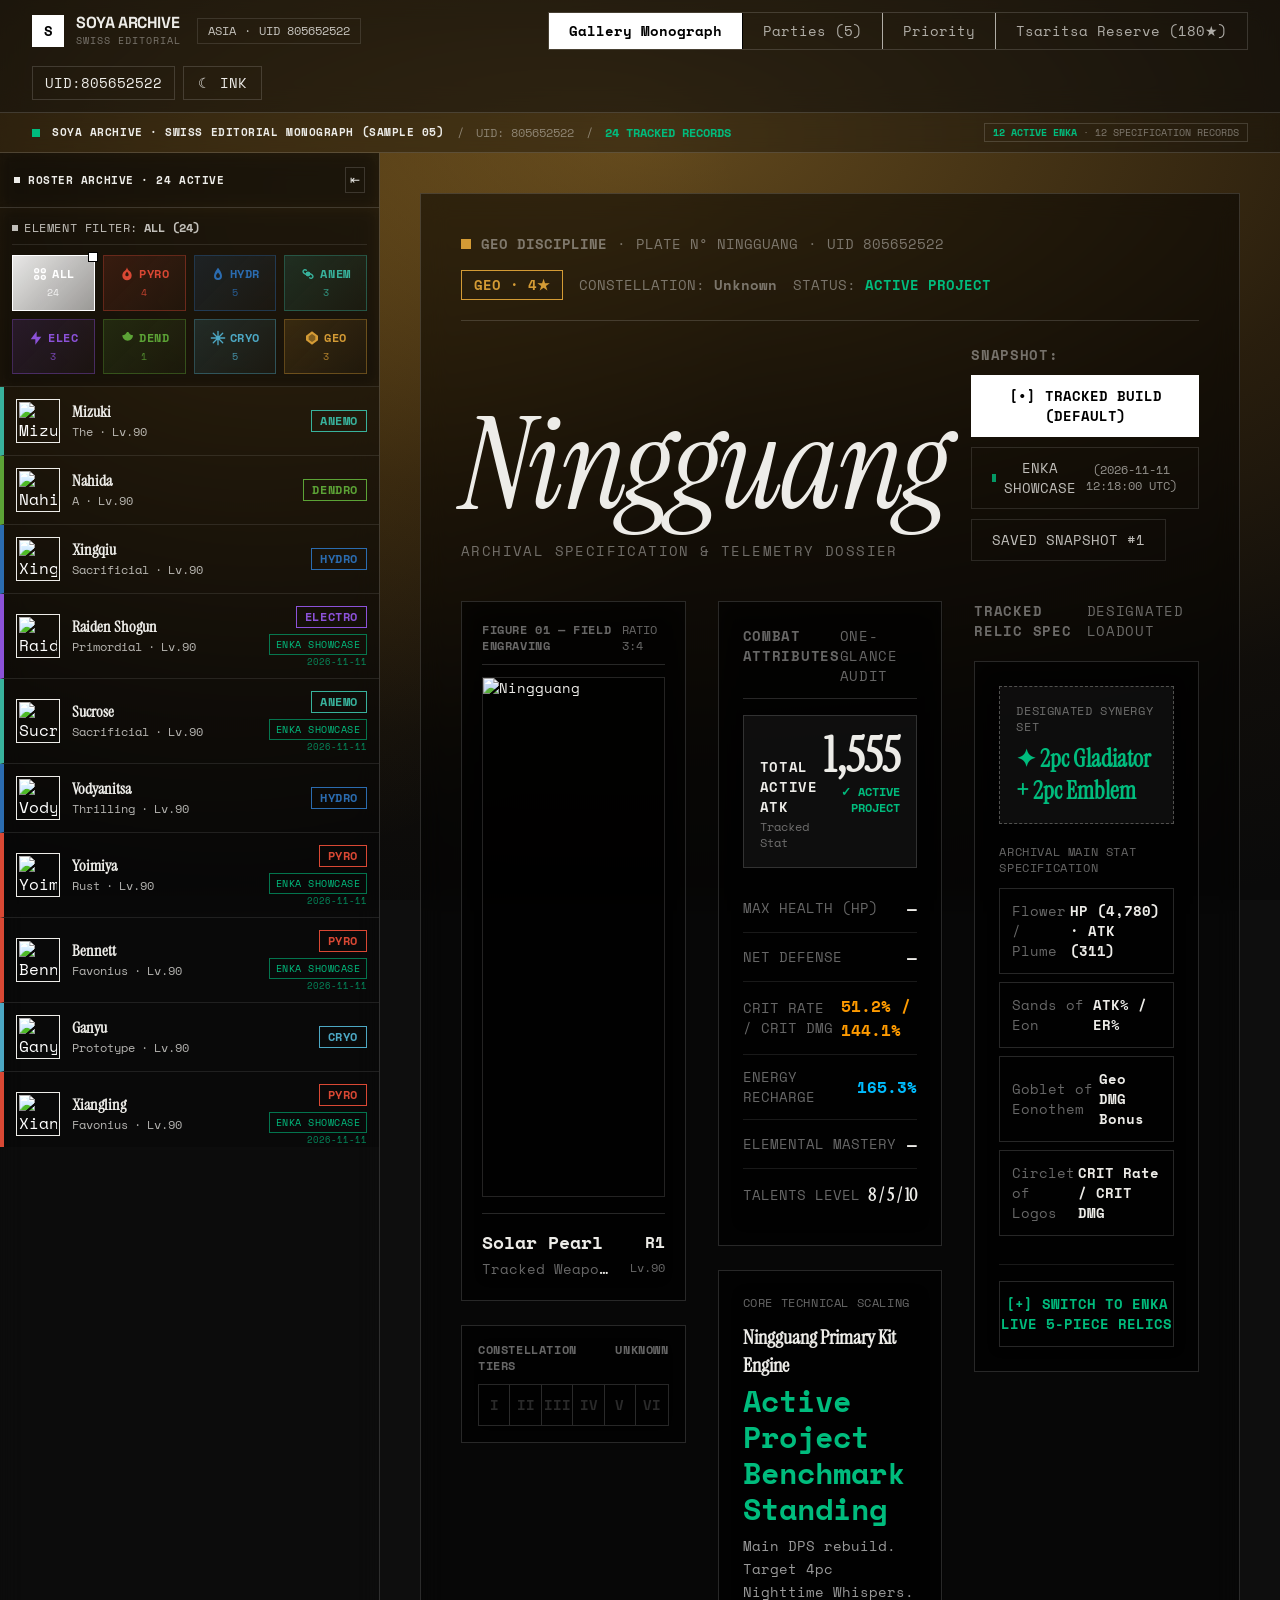
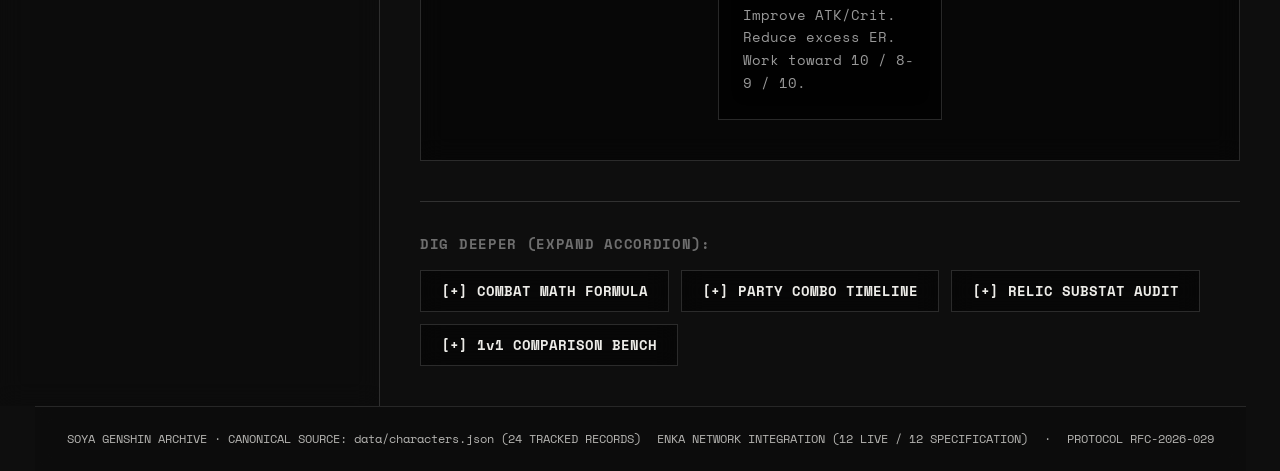
==== commit 6e552e2e: "feat(genshin): enlarge layout scale, typography, and card dimensions for high-legibility view (max-w" ====
--- a/genshin/index.html
+++ b/genshin/index.html
@@ -7,8 +7,8 @@
   <link rel="preconnect" href="https://fonts.googleapis.com">
   <link rel="preconnect" href="https://fonts.gstatic.com" crossorigin>
   <link href="https://fonts.googleapis.com/css2?family=Cinzel:wght@400;600;700&family=Instrument+Serif:ital@0;1&family=Newsreader:ital,opsz,wght@0,6..72,400;0,6..72,600;1,6..72,400&family=Space+Grotesk:wght@300;400;500;600;700&family=Space+Mono:ital,wght@0,400;0,700;1,400&family=Inter:wght@300;400;500;600;700&display=swap" rel="stylesheet">
-  <script type="module" crossorigin src="./assets/index-BRDpJzVx.js"></script>
-  <link rel="stylesheet" crossorigin href="./assets/index-C67MCeEa.css">
+  <script type="module" crossorigin src="./assets/index-DZ7Scts_.js"></script>
+  <link rel="stylesheet" crossorigin href="./assets/index-CpilRoof.css">
 </head>
 <body class="bg-[#0e0e0e] text-[#ededed] antialiased selection:bg-[#ffffff] selection:text-[#000000]">
   <div id="root"></div>
--- a/genshin/assets/index-CpilRoof.css
+++ b/genshin/assets/index-CpilRoof.css
@@ -0,0 +1 @@
+@layer properties{@supports (((-webkit-hyphens:none)) and (not (margin-trim:block))) or ((-moz-orient:inline) and (not (color:rgb(from red r g b)))){*,:before,:after,::backdrop{--tw-translate-x:0;--tw-translate-y:0;--tw-translate-z:0;--tw-scale-x:1;--tw-scale-y:1;--tw-scale-z:1;--tw-rotate-x:initial;--tw-rotate-y:initial;--tw-rotate-z:initial;--tw-skew-x:initial;--tw-skew-y:initial;--tw-scrollbar-thumb:#0000;--tw-scrollbar-track:#0000;--tw-space-y-reverse:0;--tw-divide-x-reverse:0;--tw-border-style:solid;--tw-divide-y-reverse:0;--tw-gradient-position:initial;--tw-gradient-from:#0000;--tw-gradient-via:#0000;--tw-gradient-to:#0000;--tw-gradient-stops:initial;--tw-gradient-via-stops:initial;--tw-gradient-from-position:0%;--tw-gradient-via-position:50%;--tw-gradient-to-position:100%;--tw-leading:initial;--tw-font-weight:initial;--tw-tracking:initial;--tw-shadow:0 0 #0000;--tw-shadow-color:initial;--tw-shadow-alpha:100%;--tw-inset-shadow:0 0 #0000;--tw-inset-shadow-color:initial;--tw-inset-shadow-alpha:100%;--tw-ring-color:initial;--tw-ring-shadow:0 0 #0000;--tw-inset-ring-color:initial;--tw-inset-ring-shadow:0 0 #0000;--tw-ring-inset:initial;--tw-ring-offset-width:0px;--tw-ring-offset-color:#fff;--tw-ring-offset-shadow:0 0 #0000;--tw-blur:initial;--tw-brightness:initial;--tw-contrast:initial;--tw-grayscale:initial;--tw-hue-rotate:initial;--tw-invert:initial;--tw-opacity:initial;--tw-saturate:initial;--tw-sepia:initial;--tw-drop-shadow:initial;--tw-drop-shadow-color:initial;--tw-drop-shadow-alpha:100%;--tw-drop-shadow-size:initial;--tw-backdrop-blur:initial;--tw-backdrop-brightness:initial;--tw-backdrop-contrast:initial;--tw-backdrop-grayscale:initial;--tw-backdrop-hue-rotate:initial;--tw-backdrop-invert:initial;--tw-backdrop-opacity:initial;--tw-backdrop-saturate:initial;--tw-backdrop-sepia:initial;--tw-duration:initial;--tw-ease:initial}}}@layer theme{:root,:host{--font-sans:-apple-system, BlinkMacSystemFont, "Segoe UI", Roboto, "Helvetica Neue", "Noto Sans", Arial, sans-serif, "Apple Color Emoji", "Segoe UI Emoji", "Segoe UI Symbol", "Noto Color Emoji";--font-serif:ui-serif, Georgia, Cambria, "Times New Roman", Times, serif;--font-mono:ui-monospace, SFMono-Regular, Menlo, Monaco, Consolas, "Liberation Mono", "Courier New", monospace;--color-amber-300:oklch(87.9% .169 91.605);--color-amber-400:oklch(82.8% .189 84.429);--color-amber-500:oklch(76.9% .188 70.08);--color-amber-600:oklch(66.6% .179 58.318);--color-amber-800:oklch(47.3% .137 46.201);--color-amber-950:oklch(27.9% .077 45.635);--color-emerald-200:oklch(90.5% .093 164.15);--color-emerald-300:oklch(84.5% .143 164.978);--color-emerald-400:oklch(76.5% .177 163.223);--color-emerald-500:oklch(69.6% .17 162.48);--color-emerald-600:oklch(59.6% .145 163.225);--color-emerald-700:oklch(50.8% .118 165.612);--color-emerald-800:oklch(43.2% .095 166.913);--color-emerald-950:oklch(26.2% .051 172.552);--color-teal-300:oklch(85.5% .138 181.071);--color-teal-400:oklch(77.7% .152 181.912);--color-teal-500:oklch(70.4% .14 182.503);--color-cyan-200:oklch(91.7% .08 205.041);--color-cyan-300:oklch(86.5% .127 207.078);--color-cyan-400:oklch(78.9% .154 211.53);--color-cyan-500:oklch(71.5% .143 215.221);--color-cyan-600:oklch(60.9% .126 221.723);--color-sky-400:oklch(74.6% .16 232.661);--color-blue-300:oklch(80.9% .105 251.813);--color-blue-400:oklch(70.7% .165 254.624);--color-blue-500:oklch(62.3% .214 259.815);--color-purple-300:oklch(82.7% .119 306.383);--color-purple-400:oklch(71.4% .203 305.504);--color-purple-500:oklch(62.7% .265 303.9);--color-rose-300:oklch(81% .117 11.638);--color-rose-400:oklch(71.2% .194 13.428);--color-rose-500:oklch(64.5% .246 16.439);--color-zinc-800:oklch(27.4% .006 286.033);--color-black:#000;--color-white:#fff;--spacing:.25rem;--container-lg:32rem;--container-2xl:42rem;--container-3xl:48rem;--text-xs:.75rem;--text-xs--line-height:calc(1 / .75);--text-sm:.875rem;--text-sm--line-height:calc(1.25 / .875);--text-base:1rem;--text-base--line-height: 1.5 ;--text-lg:1.125rem;--text-lg--line-height:calc(1.75 / 1.125);--text-xl:1.25rem;--text-xl--line-height:calc(1.75 / 1.25);--text-2xl:1.5rem;--text-2xl--line-height:calc(2 / 1.5);--text-3xl:1.875rem;--text-3xl--line-height: 1.2 ;--text-4xl:2.25rem;--text-4xl--line-height:calc(2.5 / 2.25);--text-5xl:3rem;--text-5xl--line-height:1;--text-6xl:3.75rem;--text-6xl--line-height:1;--text-7xl:4.5rem;--text-7xl--line-height:1;--text-8xl:6rem;--text-8xl--line-height:1;--text-9xl:8rem;--text-9xl--line-height:1;--font-weight-normal:400;--font-weight-medium:500;--font-weight-semibold:600;--font-weight-bold:700;--font-weight-extrabold:800;--font-weight-black:900;--tracking-tighter:-.05em;--tracking-tight:-.025em;--tracking-wider:.05em;--tracking-widest:.1em;--leading-tight:1.25;--leading-snug:1.375;--leading-relaxed:1.625;--radius-md:.375rem;--radius-lg:.5rem;--radius-xl:.75rem;--radius-2xl:1rem;--radius-3xl:1.5rem;--drop-shadow-md:0 3px 3px #0000001f;--ease-out:cubic-bezier(0, 0, .2, 1);--animate-pulse:pulse 2s cubic-bezier(.4, 0, .6, 1) infinite;--blur-sm:8px;--blur-md:12px;--blur-xl:24px;--blur-2xl:40px;--blur-3xl:64px;--default-transition-duration:.15s;--default-transition-timing-function:cubic-bezier(.4, 0, .2, 1);--default-font-family:var(--font-sans);--default-mono-font-family:var(--font-mono)}}@layer base{*,:after,:before,::backdrop{box-sizing:border-box;border:0 solid;margin:0;padding:0}::file-selector-button{box-sizing:border-box;border:0 solid;margin:0;padding:0}html,:host{-webkit-text-size-adjust:100%;tab-size:4;line-height:1.5;font-family:var(--default-font-family,-apple-system, BlinkMacSystemFont, "Segoe UI", Roboto, "Helvetica Neue", "Noto Sans", Arial, sans-serif, "Apple Color Emoji", "Segoe UI Emoji", "Segoe UI Symbol", "Noto Color Emoji");font-feature-settings:var(--default-font-feature-settings,normal);font-variation-settings:var(--default-font-variation-settings,normal);-webkit-tap-highlight-color:transparent}hr{height:0;color:inherit;border-top-width:1px}abbr:where([title]){-webkit-text-decoration:underline dotted;text-decoration:underline dotted}h1,h2,h3,h4,h5,h6{font-size:inherit;font-weight:inherit}a{color:inherit;-webkit-text-decoration:inherit;text-decoration:inherit}b,strong{font-weight:bolder}code,kbd,samp,pre{font-family:var(--default-mono-font-family,ui-monospace, SFMono-Regular, Menlo, Monaco, Consolas, "Liberation Mono", "Courier New", monospace);font-feature-settings:var(--default-mono-font-feature-settings,normal);font-variation-settings:var(--default-mono-font-variation-settings,normal);font-size:1em}small{font-size:80%}sub,sup{vertical-align:baseline;font-size:75%;line-height:0;position:relative}sub{bottom:-.25em}sup{top:-.5em}table{text-indent:0;border-color:inherit;border-collapse:collapse}:-moz-focusring:where(:not(iframe)){outline:auto}progress{vertical-align:baseline}summary{display:list-item}ol,ul,menu{list-style:none}img,svg,video,canvas,audio,iframe,embed,object{vertical-align:middle;display:block}img,video{max-width:100%;height:auto}button,input,select,optgroup,textarea{font:inherit;font-feature-settings:inherit;font-variation-settings:inherit;letter-spacing:inherit;color:inherit;opacity:1;background-color:#0000;border-radius:0}::file-selector-button{font:inherit;font-feature-settings:inherit;font-variation-settings:inherit;letter-spacing:inherit;color:inherit;opacity:1;background-color:#0000;border-radius:0}:where(select:is([multiple],[size])) optgroup{font-weight:bolder}:where(select:is([multiple],[size])) optgroup option{padding-inline-start:20px}::file-selector-button{margin-inline-end:4px}::placeholder{opacity:1}@supports (not ((-webkit-appearance:-apple-pay-button))) or (contain-intrinsic-size:1px){::placeholder{color:currentColor}@supports (color:color-mix(in lab,red,red)){::placeholder{color:color-mix(in oklab,currentcolor 50%,transparent)}}}textarea{resize:vertical}::-webkit-search-decoration{-webkit-appearance:none}::-webkit-date-and-time-value{min-height:1lh;text-align:inherit}::-webkit-datetime-edit{display:inline-flex}::-webkit-datetime-edit-fields-wrapper{padding:0}::-webkit-datetime-edit{padding-block:0}::-webkit-datetime-edit-year-field{padding-block:0}::-webkit-datetime-edit-month-field{padding-block:0}::-webkit-datetime-edit-day-field{padding-block:0}::-webkit-datetime-edit-hour-field{padding-block:0}::-webkit-datetime-edit-minute-field{padding-block:0}::-webkit-datetime-edit-second-field{padding-block:0}::-webkit-datetime-edit-millisecond-field{padding-block:0}::-webkit-datetime-edit-meridiem-field{padding-block:0}::-webkit-calendar-picker-indicator{line-height:1}:-moz-ui-invalid{box-shadow:none}button,input:where([type=button],[type=reset],[type=submit]){appearance:button}::file-selector-button{appearance:button}::-webkit-inner-spin-button{height:auto}::-webkit-outer-spin-button{height:auto}[hidden]:where(:not([hidden=until-found])){display:none!important}:root{--font-serif:"Instrument Serif", Georgia, serif;--font-newsreader:"Newsreader", Georgia, serif;--font-grotesk:"Space Grotesk", -apple-system, sans-serif;--font-mono:"Space Mono", "Courier New", monospace;--font-sans:"Inter", -apple-system, sans-serif}body{font-family:var(--font-sans);color:#ededed;-webkit-font-smoothing:antialiased;-moz-osx-font-smoothing:grayscale;background-color:#0c0c0c;margin:0}*{box-shadow:none!important;border-radius:0!important}}@layer components;@layer utilities{.pointer-events-none{pointer-events:none}.absolute{position:absolute}.fixed{position:fixed}.relative{position:relative}.static{position:static}.sticky{position:sticky}.inset-0{inset:0}.-top-0\.5{top:calc(var(--spacing) * -.5)}.-top-1{top:calc(var(--spacing) * -1)}.-top-40{top:calc(var(--spacing) * -40)}.top-0{top:0}.top-1\/2{top:50%}.top-2{top:calc(var(--spacing) * 2)}.top-4{top:calc(var(--spacing) * 4)}.-right-0\.5{right:calc(var(--spacing) * -.5)}.-right-1{right:calc(var(--spacing) * -1)}.-right-40{right:calc(var(--spacing) * -40)}.right-2{right:calc(var(--spacing) * 2)}.right-2\.5{right:calc(var(--spacing) * 2.5)}.right-3{right:calc(var(--spacing) * 3)}.right-4{right:calc(var(--spacing) * 4)}.-bottom-1\.5{bottom:calc(var(--spacing) * -1.5)}.-bottom-2{bottom:calc(var(--spacing) * -2)}.-bottom-40{bottom:calc(var(--spacing) * -40)}.bottom-2{bottom:calc(var(--spacing) * 2)}.bottom-3{bottom:calc(var(--spacing) * 3)}.-left-40{left:calc(var(--spacing) * -40)}.left-2{left:calc(var(--spacing) * 2)}.left-3{left:calc(var(--spacing) * 3)}.left-4{left:calc(var(--spacing) * 4)}.-z-10{z-index:-10}.z-10{z-index:10}.z-20{z-index:20}.z-50{z-index:50}.mx-2{margin-inline:calc(var(--spacing) * 2)}.mx-auto{margin-inline:auto}.my-1{margin-block:var(--spacing)}.my-4{margin-block:calc(var(--spacing) * 4)}.-mt-2{margin-top:calc(var(--spacing) * -2)}.mt-0\.5{margin-top:calc(var(--spacing) * .5)}.mt-1{margin-top:var(--spacing)}.mt-2{margin-top:calc(var(--spacing) * 2)}.mt-3{margin-top:calc(var(--spacing) * 3)}.mt-4{margin-top:calc(var(--spacing) * 4)}.mt-6{margin-top:calc(var(--spacing) * 6)}.mt-8{margin-top:calc(var(--spacing) * 8)}.mt-10{margin-top:calc(var(--spacing) * 10)}.mt-auto{margin-top:auto}.mr-1{margin-right:var(--spacing)}.mr-1\.5{margin-right:calc(var(--spacing) * 1.5)}.mb-1{margin-bottom:var(--spacing)}.mb-1\.5{margin-bottom:calc(var(--spacing) * 1.5)}.mb-2{margin-bottom:calc(var(--spacing) * 2)}.mb-2\.5{margin-bottom:calc(var(--spacing) * 2.5)}.mb-3{margin-bottom:calc(var(--spacing) * 3)}.mb-4{margin-bottom:calc(var(--spacing) * 4)}.mb-6{margin-bottom:calc(var(--spacing) * 6)}.mb-8{margin-bottom:calc(var(--spacing) * 8)}.mb-10{margin-bottom:calc(var(--spacing) * 10)}.mb-16{margin-bottom:calc(var(--spacing) * 16)}.ml-1{margin-left:var(--spacing)}.ml-2{margin-left:calc(var(--spacing) * 2)}.block{display:block}.flex{display:flex}.grid{display:grid}.hidden{display:none}.inline-block{display:inline-block}.aspect-\[3\/4\]{aspect-ratio:3/4}.h-1\.5{height:calc(var(--spacing) * 1.5)}.h-2{height:calc(var(--spacing) * 2)}.h-2\.5{height:calc(var(--spacing) * 2.5)}.h-3{height:calc(var(--spacing) * 3)}.h-3\.5{height:calc(var(--spacing) * 3.5)}.h-4{height:calc(var(--spacing) * 4)}.h-5{height:calc(var(--spacing) * 5)}.h-6{height:calc(var(--spacing) * 6)}.h-7{height:calc(var(--spacing) * 7)}.h-8{height:calc(var(--spacing) * 8)}.h-9{height:calc(var(--spacing) * 9)}.h-10{height:calc(var(--spacing) * 10)}.h-11{height:calc(var(--spacing) * 11)}.h-16{height:calc(var(--spacing) * 16)}.h-64{height:calc(var(--spacing) * 64)}.h-96{height:calc(var(--spacing) * 96)}.h-\[1px\]{height:1px}.h-\[440px\]{height:440px}.h-\[480px\]{height:480px}.h-\[520px\]{height:520px}.h-full{height:100%}.max-h-\[calc\(100vh-140px\)\]{max-height:calc(100vh - 140px)}.min-h-\[64px\]{min-height:64px}.min-h-\[460px\]{min-height:460px}.min-h-\[calc\(100vh-49px\)\]{min-height:calc(100vh - 49px)}.min-h-screen{min-height:100vh}.w-1\.5{width:calc(var(--spacing) * 1.5)}.w-2{width:calc(var(--spacing) * 2)}.w-2\.5{width:calc(var(--spacing) * 2.5)}.w-3{width:calc(var(--spacing) * 3)}.w-3\.5{width:calc(var(--spacing) * 3.5)}.w-4{width:calc(var(--spacing) * 4)}.w-5{width:calc(var(--spacing) * 5)}.w-7{width:calc(var(--spacing) * 7)}.w-8{width:calc(var(--spacing) * 8)}.w-9{width:calc(var(--spacing) * 9)}.w-10{width:calc(var(--spacing) * 10)}.w-11{width:calc(var(--spacing) * 11)}.w-16{width:calc(var(--spacing) * 16)}.w-36{width:calc(var(--spacing) * 36)}.w-96{width:calc(var(--spacing) * 96)}.w-full{width:100%}.max-w-2xl{max-width:var(--container-2xl)}.max-w-3xl{max-width:var(--container-3xl)}.max-w-\[140px\]{max-width:140px}.max-w-\[360px\]{max-width:360px}.max-w-\[1360px\]{max-width:1360px}.max-w-\[1400px\]{max-width:1400px}.max-w-\[1720px\]{max-width:1720px}.max-w-lg{max-width:var(--container-lg)}.min-w-0{min-width:0}.flex-1{flex:1}.shrink-0{flex-shrink:0}.border-collapse{border-collapse:collapse}.-translate-y-1\/2{--tw-translate-y: -50% ;translate:var(--tw-translate-x) var(--tw-translate-y)}.scale-105{--tw-scale-x:105%;--tw-scale-y:105%;--tw-scale-z:105%;scale:var(--tw-scale-x) var(--tw-scale-y)}.scale-\[1\.03\]{scale:1.03}.transform{transform:var(--tw-rotate-x, ) var(--tw-rotate-y, ) var(--tw-rotate-z, ) var(--tw-skew-x, ) var(--tw-skew-y, )}.animate-pulse{animation:var(--animate-pulse)}.cursor-default{cursor:default}.scrollbar-none{scrollbar-width:none}.scrollbar-thin{scrollbar-width:thin}.scrollbar-thumb-white\/10{--tw-scrollbar-thumb:#ffffff1a}@supports (color:color-mix(in lab,red,red)){.scrollbar-thumb-white\/10{--tw-scrollbar-thumb:color-mix(in oklab, var(--color-white) 10%, transparent)}}.scrollbar-thumb-white\/10{scrollbar-color:var(--tw-scrollbar-thumb) var(--tw-scrollbar-track)}.scrollbar-track-transparent{--tw-scrollbar-track:transparent;scrollbar-color:var(--tw-scrollbar-thumb) var(--tw-scrollbar-track)}.grid-cols-1{grid-template-columns:repeat(1,minmax(0,1fr))}.grid-cols-2{grid-template-columns:repeat(2,minmax(0,1fr))}.grid-cols-4{grid-template-columns:repeat(4,minmax(0,1fr))}.grid-cols-6{grid-template-columns:repeat(6,minmax(0,1fr))}.flex-col{flex-direction:column}.flex-wrap{flex-wrap:wrap}.items-baseline{align-items:baseline}.items-center{align-items:center}.items-end{align-items:flex-end}.items-start{align-items:flex-start}.justify-between{justify-content:space-between}.justify-center{justify-content:center}.justify-end{justify-content:flex-end}.gap-0\.5{gap:calc(var(--spacing) * .5)}.gap-1{gap:var(--spacing)}.gap-1\.5{gap:calc(var(--spacing) * 1.5)}.gap-2{gap:calc(var(--spacing) * 2)}.gap-2\.5{gap:calc(var(--spacing) * 2.5)}.gap-3{gap:calc(var(--spacing) * 3)}.gap-4{gap:calc(var(--spacing) * 4)}.gap-5{gap:calc(var(--spacing) * 5)}.gap-6{gap:calc(var(--spacing) * 6)}.gap-8{gap:calc(var(--spacing) * 8)}.gap-10{gap:calc(var(--spacing) * 10)}.gap-12{gap:calc(var(--spacing) * 12)}:where(.space-y-1>:not(:last-child)){--tw-space-y-reverse:0;margin-block-start:calc(var(--spacing) * var(--tw-space-y-reverse));margin-block-end:calc(var(--spacing) * calc(1 - var(--tw-space-y-reverse)))}:where(.space-y-1\.5>:not(:last-child)){--tw-space-y-reverse:0;margin-block-start:calc(calc(var(--spacing) * 1.5) * var(--tw-space-y-reverse));margin-block-end:calc(calc(var(--spacing) * 1.5) * calc(1 - var(--tw-space-y-reverse)))}:where(.space-y-2>:not(:last-child)){--tw-space-y-reverse:0;margin-block-start:calc(calc(var(--spacing) * 2) * var(--tw-space-y-reverse));margin-block-end:calc(calc(var(--spacing) * 2) * calc(1 - var(--tw-space-y-reverse)))}:where(.space-y-3>:not(:last-child)){--tw-space-y-reverse:0;margin-block-start:calc(calc(var(--spacing) * 3) * var(--tw-space-y-reverse));margin-block-end:calc(calc(var(--spacing) * 3) * calc(1 - var(--tw-space-y-reverse)))}:where(.space-y-4>:not(:last-child)){--tw-space-y-reverse:0;margin-block-start:calc(calc(var(--spacing) * 4) * var(--tw-space-y-reverse));margin-block-end:calc(calc(var(--spacing) * 4) * calc(1 - var(--tw-space-y-reverse)))}:where(.space-y-6>:not(:last-child)){--tw-space-y-reverse:0;margin-block-start:calc(calc(var(--spacing) * 6) * var(--tw-space-y-reverse));margin-block-end:calc(calc(var(--spacing) * 6) * calc(1 - var(--tw-space-y-reverse)))}:where(.space-y-8>:not(:last-child)){--tw-space-y-reverse:0;margin-block-start:calc(calc(var(--spacing) * 8) * var(--tw-space-y-reverse));margin-block-end:calc(calc(var(--spacing) * 8) * calc(1 - var(--tw-space-y-reverse)))}.gap-x-3{column-gap:calc(var(--spacing) * 3)}.gap-x-8{column-gap:calc(var(--spacing) * 8)}.gap-y-1{row-gap:var(--spacing)}.gap-y-1\.5{row-gap:calc(var(--spacing) * 1.5)}.gap-y-3{row-gap:calc(var(--spacing) * 3)}:where(.divide-x>:not(:last-child)){--tw-divide-x-reverse:0;border-inline-style:var(--tw-border-style);border-inline-start-width:calc(1px * var(--tw-divide-x-reverse));border-inline-end-width:calc(1px * calc(1 - var(--tw-divide-x-reverse)))}:where(.divide-y>:not(:last-child)){--tw-divide-y-reverse:0;border-bottom-style:var(--tw-border-style);border-top-style:var(--tw-border-style);border-top-width:calc(1px * var(--tw-divide-y-reverse));border-bottom-width:calc(1px * calc(1 - var(--tw-divide-y-reverse)))}:where(.divide-\[\#E2E0D8\]>:not(:last-child)){border-color:#e2e0d8}:where(.divide-current>:not(:last-child)),:where(.divide-current\/10>:not(:last-child)){border-color:currentColor}@supports (color:color-mix(in lab,red,red)){:where(.divide-current\/10>:not(:last-child)){border-color:color-mix(in oklab,currentcolor 10%,transparent)}}:where(.divide-white\/5>:not(:last-child)){border-color:#ffffff0d}@supports (color:color-mix(in lab,red,red)){:where(.divide-white\/5>:not(:last-child)){border-color:color-mix(in oklab,var(--color-white) 5%,transparent)}}:where(.divide-white\/10>:not(:last-child)){border-color:#ffffff1a}@supports (color:color-mix(in lab,red,red)){:where(.divide-white\/10>:not(:last-child)){border-color:color-mix(in oklab,var(--color-white) 10%,transparent)}}:where(.divide-white\/15>:not(:last-child)){border-color:#ffffff26}@supports (color:color-mix(in lab,red,red)){:where(.divide-white\/15>:not(:last-child)){border-color:color-mix(in oklab,var(--color-white) 15%,transparent)}}.truncate{text-overflow:ellipsis;white-space:nowrap;overflow:hidden}.overflow-hidden{overflow:hidden}.overflow-x-auto{overflow-x:auto}.overflow-y-auto{overflow-y:auto}.rounded{border-radius:.25rem}.rounded-2xl{border-radius:var(--radius-2xl)}.rounded-3xl{border-radius:var(--radius-3xl)}.rounded-full{border-radius:2147483647px}.rounded-lg{border-radius:var(--radius-lg)}.rounded-md{border-radius:var(--radius-md)}.rounded-xl{border-radius:var(--radius-xl)}.border{border-style:var(--tw-border-style);border-width:1px}.border-2{border-style:var(--tw-border-style);border-width:2px}.border-t{border-top-style:var(--tw-border-style);border-top-width:1px}.border-r{border-right-style:var(--tw-border-style);border-right-width:1px}.border-b{border-bottom-style:var(--tw-border-style);border-bottom-width:1px}.border-b-2{border-bottom-style:var(--tw-border-style);border-bottom-width:2px}.border-l-2{border-left-style:var(--tw-border-style);border-left-width:2px}.border-dashed{--tw-border-style:dashed;border-style:dashed}.border-dotted{--tw-border-style:dotted;border-style:dotted}.border-\[\#2A2F35\]{border-color:#2a2f35}.border-\[\#2B6CB0\]{border-color:#2b6cb0}.border-\[\#2B2824\]{border-color:#2b2824}.border-\[\#4DA8C4\]{border-color:#4da8c4}.border-\[\#5CA336\]{border-color:#5ca336}.border-\[\#8C52D9\]{border-color:#8c52d9}.border-\[\#38B29C\]{border-color:#38b29c}.border-\[\#23262A\]{border-color:#23262a}.border-\[\#121212\]{border-color:#121212}.border-\[\#121212\]\/20{border-color:#12121233}.border-\[\#BC3825\]{border-color:#bc3825}.border-\[\#D5D3CC\]{border-color:#d5d3cc}.border-\[\#D8D5CC\]{border-color:#d8d5cc}.border-\[\#D49B35\]{border-color:#d49b35}.border-\[\#D94834\]{border-color:#d94834}.border-\[\#DDD9CE\]{border-color:#ddd9ce}.border-\[\#EAE5DB\]\/20{border-color:#eae5db33}.border-amber-300{border-color:var(--color-amber-300)}.border-amber-400{border-color:var(--color-amber-400)}.border-amber-400\/40{border-color:#fcbb0066}@supports (color:color-mix(in lab,red,red)){.border-amber-400\/40{border-color:color-mix(in oklab,var(--color-amber-400) 40%,transparent)}}.border-amber-500{border-color:var(--color-amber-500)}.border-amber-500\/20{border-color:#f99c0033}@supports (color:color-mix(in lab,red,red)){.border-amber-500\/20{border-color:color-mix(in oklab,var(--color-amber-500) 20%,transparent)}}.border-amber-500\/30{border-color:#f99c004d}@supports (color:color-mix(in lab,red,red)){.border-amber-500\/30{border-color:color-mix(in oklab,var(--color-amber-500) 30%,transparent)}}.border-amber-500\/40{border-color:#f99c0066}@supports (color:color-mix(in lab,red,red)){.border-amber-500\/40{border-color:color-mix(in oklab,var(--color-amber-500) 40%,transparent)}}.border-amber-600{border-color:var(--color-amber-600)}.border-black{border-color:var(--color-black)}.border-blue-500\/30{border-color:#3080ff4d}@supports (color:color-mix(in lab,red,red)){.border-blue-500\/30{border-color:color-mix(in oklab,var(--color-blue-500) 30%,transparent)}}.border-blue-500\/40{border-color:#3080ff66}@supports (color:color-mix(in lab,red,red)){.border-blue-500\/40{border-color:color-mix(in oklab,var(--color-blue-500) 40%,transparent)}}.border-current,.border-current\/10{border-color:currentColor}@supports (color:color-mix(in lab,red,red)){.border-current\/10{border-color:color-mix(in oklab,currentcolor 10%,transparent)}}.border-current\/15{border-color:currentColor}@supports (color:color-mix(in lab,red,red)){.border-current\/15{border-color:color-mix(in oklab,currentcolor 15%,transparent)}}.border-current\/30{border-color:currentColor}@supports (color:color-mix(in lab,red,red)){.border-current\/30{border-color:color-mix(in oklab,currentcolor 30%,transparent)}}.border-cyan-400{border-color:var(--color-cyan-400)}.border-cyan-500\/30{border-color:#00b7d74d}@supports (color:color-mix(in lab,red,red)){.border-cyan-500\/30{border-color:color-mix(in oklab,var(--color-cyan-500) 30%,transparent)}}.border-cyan-500\/40{border-color:#00b7d766}@supports (color:color-mix(in lab,red,red)){.border-cyan-500\/40{border-color:color-mix(in oklab,var(--color-cyan-500) 40%,transparent)}}.border-cyan-600{border-color:var(--color-cyan-600)}.border-emerald-400{border-color:var(--color-emerald-400)}.border-emerald-500{border-color:var(--color-emerald-500)}.border-emerald-500\/30{border-color:#00bb7f4d}@supports (color:color-mix(in lab,red,red)){.border-emerald-500\/30{border-color:color-mix(in oklab,var(--color-emerald-500) 30%,transparent)}}.border-emerald-500\/40{border-color:#00bb7f66}@supports (color:color-mix(in lab,red,red)){.border-emerald-500\/40{border-color:color-mix(in oklab,var(--color-emerald-500) 40%,transparent)}}.border-emerald-500\/60{border-color:#00bb7f99}@supports (color:color-mix(in lab,red,red)){.border-emerald-500\/60{border-color:color-mix(in oklab,var(--color-emerald-500) 60%,transparent)}}.border-emerald-600{border-color:var(--color-emerald-600)}.border-purple-500\/30{border-color:#ac4bff4d}@supports (color:color-mix(in lab,red,red)){.border-purple-500\/30{border-color:color-mix(in oklab,var(--color-purple-500) 30%,transparent)}}.border-purple-500\/40{border-color:#ac4bff66}@supports (color:color-mix(in lab,red,red)){.border-purple-500\/40{border-color:color-mix(in oklab,var(--color-purple-500) 40%,transparent)}}.border-rose-500{border-color:var(--color-rose-500)}.border-rose-500\/30{border-color:#ff23574d}@supports (color:color-mix(in lab,red,red)){.border-rose-500\/30{border-color:color-mix(in oklab,var(--color-rose-500) 30%,transparent)}}.border-rose-500\/40{border-color:#ff235766}@supports (color:color-mix(in lab,red,red)){.border-rose-500\/40{border-color:color-mix(in oklab,var(--color-rose-500) 40%,transparent)}}.border-teal-500{border-color:var(--color-teal-500)}.border-teal-500\/30{border-color:#00baa74d}@supports (color:color-mix(in lab,red,red)){.border-teal-500\/30{border-color:color-mix(in oklab,var(--color-teal-500) 30%,transparent)}}.border-teal-500\/40{border-color:#00baa766}@supports (color:color-mix(in lab,red,red)){.border-teal-500\/40{border-color:color-mix(in oklab,var(--color-teal-500) 40%,transparent)}}.border-white{border-color:var(--color-white)}.border-white\/5{border-color:#ffffff0d}@supports (color:color-mix(in lab,red,red)){.border-white\/5{border-color:color-mix(in oklab,var(--color-white) 5%,transparent)}}.border-white\/10{border-color:#ffffff1a}@supports (color:color-mix(in lab,red,red)){.border-white\/10{border-color:color-mix(in oklab,var(--color-white) 10%,transparent)}}.border-white\/15{border-color:#ffffff26}@supports (color:color-mix(in lab,red,red)){.border-white\/15{border-color:color-mix(in oklab,var(--color-white) 15%,transparent)}}.border-white\/20{border-color:#fff3}@supports (color:color-mix(in lab,red,red)){.border-white\/20{border-color:color-mix(in oklab,var(--color-white) 20%,transparent)}}.border-white\/30{border-color:#ffffff4d}@supports (color:color-mix(in lab,red,red)){.border-white\/30{border-color:color-mix(in oklab,var(--color-white) 30%,transparent)}}.bg-\[\#0A0A0A\]{background-color:#0a0a0a}.bg-\[\#0A0A0A\]\/30{background-color:#0a0a0a4d}.bg-\[\#0A0A0A\]\/35{background-color:#0a0a0a59}.bg-\[\#0A0A0A\]\/40{background-color:#0a0a0a66}.bg-\[\#0A0A0A\]\/60{background-color:#0a0a0a99}.bg-\[\#0D0E11\]{background-color:#0d0e11}.bg-\[\#0F1012\]{background-color:#0f1012}.bg-\[\#0e0e0e\]{background-color:#0e0e0e}.bg-\[\#2B6CB0\]\/10{background-color:#2b6cb01a}.bg-\[\#2B6CB0\]\/20{background-color:#2b6cb033}.bg-\[\#4DA8C4\]\/10{background-color:#4da8c41a}.bg-\[\#4DA8C4\]\/20{background-color:#4da8c433}.bg-\[\#5CA336\]\/10{background-color:#5ca3361a}.bg-\[\#5CA336\]\/20{background-color:#5ca33633}.bg-\[\#8C52D9\]\/10{background-color:#8c52d91a}.bg-\[\#8C52D9\]\/20{background-color:#8c52d933}.bg-\[\#38B29C\]\/10{background-color:#38b29c1a}.bg-\[\#38B29C\]\/20{background-color:#38b29c33}.bg-\[\#14171A\]{background-color:#14171a}.bg-\[\#080808\]{background-color:#080808}.bg-\[\#111111\]{background-color:#111}.bg-\[\#161513\]{background-color:#161513}.bg-\[\#181818\]{background-color:#181818}.bg-\[\#BC3825\]{background-color:#bc3825}.bg-\[\#D0021B\]{background-color:#d0021b}.bg-\[\#D49B35\]\/10{background-color:#d49b351a}.bg-\[\#D49B35\]\/20{background-color:#d49b3533}.bg-\[\#D94834\]\/10{background-color:#d948341a}.bg-\[\#D94834\]\/20{background-color:#d9483433}.bg-\[\#E5A823\]{background-color:#e5a823}.bg-\[\#EAE7DF\]\/70{background-color:#eae7dfb3}.bg-\[\#EAE8E1\]{background-color:#eae8e1}.bg-\[\#EFECE4\]\/60{background-color:#efece499}.bg-\[\#F4F2EC\]{background-color:#f4f2ec}.bg-\[\#F4F2EC\]\/40{background-color:#f4f2ec66}.bg-\[\#F4F2EC\]\/60{background-color:#f4f2ec99}.bg-\[\#F4F2EC\]\/75{background-color:#f4f2ecbf}.bg-\[\#F4F2EC\]\/80{background-color:#f4f2eccc}.bg-\[\#F9F8F5\]\/60{background-color:#f9f8f599}.bg-\[\#F9F8F6\]{background-color:#f9f8f6}.bg-\[\#FFFFFF\]{background-color:#fff}.bg-amber-500{background-color:var(--color-amber-500)}.bg-amber-500\/10{background-color:#f99c001a}@supports (color:color-mix(in lab,red,red)){.bg-amber-500\/10{background-color:color-mix(in oklab,var(--color-amber-500) 10%,transparent)}}.bg-amber-500\/20{background-color:#f99c0033}@supports (color:color-mix(in lab,red,red)){.bg-amber-500\/20{background-color:color-mix(in oklab,var(--color-amber-500) 20%,transparent)}}.bg-amber-950\/80{background-color:#461901cc}@supports (color:color-mix(in lab,red,red)){.bg-amber-950\/80{background-color:color-mix(in oklab,var(--color-amber-950) 80%,transparent)}}.bg-black{background-color:var(--color-black)}.bg-black\/5{background-color:#0000000d}@supports (color:color-mix(in lab,red,red)){.bg-black\/5{background-color:color-mix(in oklab,var(--color-black) 5%,transparent)}}.bg-black\/20{background-color:#0003}@supports (color:color-mix(in lab,red,red)){.bg-black\/20{background-color:color-mix(in oklab,var(--color-black) 20%,transparent)}}.bg-black\/25{background-color:#00000040}@supports (color:color-mix(in lab,red,red)){.bg-black\/25{background-color:color-mix(in oklab,var(--color-black) 25%,transparent)}}.bg-black\/30{background-color:#0000004d}@supports (color:color-mix(in lab,red,red)){.bg-black\/30{background-color:color-mix(in oklab,var(--color-black) 30%,transparent)}}.bg-black\/40{background-color:#0006}@supports (color:color-mix(in lab,red,red)){.bg-black\/40{background-color:color-mix(in oklab,var(--color-black) 40%,transparent)}}.bg-black\/50{background-color:#00000080}@supports (color:color-mix(in lab,red,red)){.bg-black\/50{background-color:color-mix(in oklab,var(--color-black) 50%,transparent)}}.bg-black\/60{background-color:#0009}@supports (color:color-mix(in lab,red,red)){.bg-black\/60{background-color:color-mix(in oklab,var(--color-black) 60%,transparent)}}.bg-black\/70{background-color:#000000b3}@supports (color:color-mix(in lab,red,red)){.bg-black\/70{background-color:color-mix(in oklab,var(--color-black) 70%,transparent)}}.bg-black\/80{background-color:#000c}@supports (color:color-mix(in lab,red,red)){.bg-black\/80{background-color:color-mix(in oklab,var(--color-black) 80%,transparent)}}.bg-blue-500\/10{background-color:#3080ff1a}@supports (color:color-mix(in lab,red,red)){.bg-blue-500\/10{background-color:color-mix(in oklab,var(--color-blue-500) 10%,transparent)}}.bg-blue-500\/20{background-color:#3080ff33}@supports (color:color-mix(in lab,red,red)){.bg-blue-500\/20{background-color:color-mix(in oklab,var(--color-blue-500) 20%,transparent)}}.bg-current,.bg-current\/5{background-color:currentColor}@supports (color:color-mix(in lab,red,red)){.bg-current\/5{background-color:color-mix(in oklab,currentcolor 5%,transparent)}}.bg-cyan-500\/10{background-color:#00b7d71a}@supports (color:color-mix(in lab,red,red)){.bg-cyan-500\/10{background-color:color-mix(in oklab,var(--color-cyan-500) 10%,transparent)}}.bg-cyan-500\/20{background-color:#00b7d733}@supports (color:color-mix(in lab,red,red)){.bg-cyan-500\/20{background-color:color-mix(in oklab,var(--color-cyan-500) 20%,transparent)}}.bg-emerald-500{background-color:var(--color-emerald-500)}.bg-emerald-500\/10{background-color:#00bb7f1a}@supports (color:color-mix(in lab,red,red)){.bg-emerald-500\/10{background-color:color-mix(in oklab,var(--color-emerald-500) 10%,transparent)}}.bg-emerald-500\/20{background-color:#00bb7f33}@supports (color:color-mix(in lab,red,red)){.bg-emerald-500\/20{background-color:color-mix(in oklab,var(--color-emerald-500) 20%,transparent)}}.bg-emerald-950\/20{background-color:#002c2233}@supports (color:color-mix(in lab,red,red)){.bg-emerald-950\/20{background-color:color-mix(in oklab,var(--color-emerald-950) 20%,transparent)}}.bg-emerald-950\/80{background-color:#002c22cc}@supports (color:color-mix(in lab,red,red)){.bg-emerald-950\/80{background-color:color-mix(in oklab,var(--color-emerald-950) 80%,transparent)}}.bg-purple-500\/10{background-color:#ac4bff1a}@supports (color:color-mix(in lab,red,red)){.bg-purple-500\/10{background-color:color-mix(in oklab,var(--color-purple-500) 10%,transparent)}}.bg-purple-500\/20{background-color:#ac4bff33}@supports (color:color-mix(in lab,red,red)){.bg-purple-500\/20{background-color:color-mix(in oklab,var(--color-purple-500) 20%,transparent)}}.bg-rose-500\/10{background-color:#ff23571a}@supports (color:color-mix(in lab,red,red)){.bg-rose-500\/10{background-color:color-mix(in oklab,var(--color-rose-500) 10%,transparent)}}.bg-rose-500\/20{background-color:#ff235733}@supports (color:color-mix(in lab,red,red)){.bg-rose-500\/20{background-color:color-mix(in oklab,var(--color-rose-500) 20%,transparent)}}.bg-teal-500\/10{background-color:#00baa71a}@supports (color:color-mix(in lab,red,red)){.bg-teal-500\/10{background-color:color-mix(in oklab,var(--color-teal-500) 10%,transparent)}}.bg-teal-500\/20{background-color:#00baa733}@supports (color:color-mix(in lab,red,red)){.bg-teal-500\/20{background-color:color-mix(in oklab,var(--color-teal-500) 20%,transparent)}}.bg-transparent{background-color:#0000}.bg-white{background-color:var(--color-white)}.bg-white\/5{background-color:#ffffff0d}@supports (color:color-mix(in lab,red,red)){.bg-white\/5{background-color:color-mix(in oklab,var(--color-white) 5%,transparent)}}.bg-white\/10{background-color:#ffffff1a}@supports (color:color-mix(in lab,red,red)){.bg-white\/10{background-color:color-mix(in oklab,var(--color-white) 10%,transparent)}}.bg-white\/20{background-color:#fff3}@supports (color:color-mix(in lab,red,red)){.bg-white\/20{background-color:color-mix(in oklab,var(--color-white) 20%,transparent)}}.bg-white\/40{background-color:#fff6}@supports (color:color-mix(in lab,red,red)){.bg-white\/40{background-color:color-mix(in oklab,var(--color-white) 40%,transparent)}}.bg-white\/80{background-color:#fffc}@supports (color:color-mix(in lab,red,red)){.bg-white\/80{background-color:color-mix(in oklab,var(--color-white) 80%,transparent)}}.bg-zinc-800{background-color:var(--color-zinc-800)}.bg-gradient-to-b{--tw-gradient-position:to bottom in oklab;background-image:linear-gradient(var(--tw-gradient-stops))}.bg-gradient-to-br{--tw-gradient-position:to bottom right in oklab;background-image:linear-gradient(var(--tw-gradient-stops))}.bg-gradient-to-t{--tw-gradient-position:to top in oklab;background-image:linear-gradient(var(--tw-gradient-stops))}.from-\[\#102d4f\]\/70{--tw-gradient-from:oklab(29.491% -.0192769 -.068491/.7);--tw-gradient-stops:var(--tw-gradient-via-stops,var(--tw-gradient-position), var(--tw-gradient-from) var(--tw-gradient-from-position), var(--tw-gradient-to) var(--tw-gradient-to-position))}.from-\[\#103a33\]\/70{--tw-gradient-from:oklab(31.718% -.0477211 -.0000432432/.7);--tw-gradient-stops:var(--tw-gradient-via-stops,var(--tw-gradient-position), var(--tw-gradient-from) var(--tw-gradient-from-position), var(--tw-gradient-to) var(--tw-gradient-to-position))}.from-\[\#203f10\]\/70{--tw-gradient-from:oklab(33.1869% -.0596022 .0561516/.7);--tw-gradient-stops:var(--tw-gradient-via-stops,var(--tw-gradient-position), var(--tw-gradient-from) var(--tw-gradient-from-position), var(--tw-gradient-to) var(--tw-gradient-to-position))}.from-\[\#422c10\]\/70{--tw-gradient-from:oklab(31.3143% .0178307 .0495515/.7);--tw-gradient-stops:var(--tw-gradient-via-stops,var(--tw-gradient-position), var(--tw-gradient-from) var(--tw-gradient-from-position), var(--tw-gradient-to) var(--tw-gradient-to-position))}.from-\[\#33144a\]\/70{--tw-gradient-from:oklab(26.8765% .0592936 -.077469/.7);--tw-gradient-stops:var(--tw-gradient-via-stops,var(--tw-gradient-position), var(--tw-gradient-from) var(--tw-gradient-from-position), var(--tw-gradient-to) var(--tw-gradient-to-position))}.from-\[\#113847\]\/70{--tw-gradient-from:oklab(32.0723% -.0343418 -.0370483/.7);--tw-gradient-stops:var(--tw-gradient-via-stops,var(--tw-gradient-position), var(--tw-gradient-from) var(--tw-gradient-from-position), var(--tw-gradient-to) var(--tw-gradient-to-position))}.from-\[\#451410\]\/70{--tw-gradient-from:oklab(27.1143% .0675517 .0357668/.7);--tw-gradient-stops:var(--tw-gradient-via-stops,var(--tw-gradient-position), var(--tw-gradient-from) var(--tw-gradient-from-position), var(--tw-gradient-to) var(--tw-gradient-to-position))}.from-amber-500\/20{--tw-gradient-from:#f99c0033}@supports (color:color-mix(in lab,red,red)){.from-amber-500\/20{--tw-gradient-from:color-mix(in oklab, var(--color-amber-500) 20%, transparent)}}.from-amber-500\/20{--tw-gradient-stops:var(--tw-gradient-via-stops,var(--tw-gradient-position), var(--tw-gradient-from) var(--tw-gradient-from-position), var(--tw-gradient-to) var(--tw-gradient-to-position))}.from-black\/80{--tw-gradient-from:#000c}@supports (color:color-mix(in lab,red,red)){.from-black\/80{--tw-gradient-from:color-mix(in oklab, var(--color-black) 80%, transparent)}}.from-black\/80{--tw-gradient-stops:var(--tw-gradient-via-stops,var(--tw-gradient-position), var(--tw-gradient-from) var(--tw-gradient-from-position), var(--tw-gradient-to) var(--tw-gradient-to-position))}.via-\[\#0a1c32\]\/80{--tw-gradient-via:oklab(22.4359% -.0130228 -.0475796/.8);--tw-gradient-via-stops:var(--tw-gradient-position), var(--tw-gradient-from) var(--tw-gradient-from-position), var(--tw-gradient-via) var(--tw-gradient-via-position), var(--tw-gradient-to) var(--tw-gradient-to-position);--tw-gradient-stops:var(--tw-gradient-via-stops)}.via-\[\#0a232d\]\/80{--tw-gradient-via:oklab(24.1826% -.0243165 -.0264901/.8);--tw-gradient-via-stops:var(--tw-gradient-position), var(--tw-gradient-from) var(--tw-gradient-from-position), var(--tw-gradient-via) var(--tw-gradient-via-position), var(--tw-gradient-to) var(--tw-gradient-to-position);--tw-gradient-stops:var(--tw-gradient-via-stops)}.via-\[\#0a2420\]\/80{--tw-gradient-via:oklab(23.8648% -.0327771 -.00104828/.8);--tw-gradient-via-stops:var(--tw-gradient-position), var(--tw-gradient-from) var(--tw-gradient-from-position), var(--tw-gradient-via) var(--tw-gradient-via-position), var(--tw-gradient-to) var(--tw-gradient-to-position);--tw-gradient-stops:var(--tw-gradient-via-stops)}.via-\[\#1f0b2e\]\/80{--tw-gradient-via:oklab(20.1921% .0420732 -.0544943/.8);--tw-gradient-via-stops:var(--tw-gradient-position), var(--tw-gradient-from) var(--tw-gradient-from-position), var(--tw-gradient-via) var(--tw-gradient-via-position), var(--tw-gradient-to) var(--tw-gradient-to-position);--tw-gradient-stops:var(--tw-gradient-via-stops)}.via-\[\#280c09\]\/80{--tw-gradient-via:oklab(19.9824% .0421695 .022745/.8);--tw-gradient-via-stops:var(--tw-gradient-position), var(--tw-gradient-from) var(--tw-gradient-from-position), var(--tw-gradient-via) var(--tw-gradient-via-position), var(--tw-gradient-to) var(--tw-gradient-to-position);--tw-gradient-stops:var(--tw-gradient-via-stops)}.via-\[\#14280a\]\/80{--tw-gradient-via:oklab(25.1418% -.0417292 .0394954/.8);--tw-gradient-via-stops:var(--tw-gradient-position), var(--tw-gradient-from) var(--tw-gradient-from-position), var(--tw-gradient-via) var(--tw-gradient-via-position), var(--tw-gradient-to) var(--tw-gradient-to-position);--tw-gradient-stops:var(--tw-gradient-via-stops)}.via-\[\#261909\]\/80{--tw-gradient-via:oklab(22.5765% .0114064 .031995/.8);--tw-gradient-via-stops:var(--tw-gradient-position), var(--tw-gradient-from) var(--tw-gradient-from-position), var(--tw-gradient-via) var(--tw-gradient-via-position), var(--tw-gradient-to) var(--tw-gradient-to-position);--tw-gradient-stops:var(--tw-gradient-via-stops)}.via-transparent{--tw-gradient-via:transparent;--tw-gradient-via-stops:var(--tw-gradient-position), var(--tw-gradient-from) var(--tw-gradient-from-position), var(--tw-gradient-via) var(--tw-gradient-via-position), var(--tw-gradient-to) var(--tw-gradient-to-position);--tw-gradient-stops:var(--tw-gradient-via-stops)}.to-\[\#0a1406\]\/95{--tw-gradient-to:oklab(17.6542% -.0232217 .022034/.95);--tw-gradient-stops:var(--tw-gradient-via-stops,var(--tw-gradient-position), var(--tw-gradient-from) var(--tw-gradient-from-position), var(--tw-gradient-to) var(--tw-gradient-to-position))}.to-\[\#0e0717\]\/95{--tw-gradient-to:oklab(14.898% .0192835 -.0296209/.95);--tw-gradient-stops:var(--tw-gradient-via-stops,var(--tw-gradient-position), var(--tw-gradient-from) var(--tw-gradient-from-position), var(--tw-gradient-to) var(--tw-gradient-to-position))}.to-\[\#120d07\]\/95{--tw-gradient-to:oklab(16.3364% .0044256 .0144325/.95);--tw-gradient-stops:var(--tw-gradient-via-stops,var(--tw-gradient-position), var(--tw-gradient-from) var(--tw-gradient-from-position), var(--tw-gradient-to) var(--tw-gradient-to-position))}.to-\[\#06101c\]\/95{--tw-gradient-to:oklab(17.0053% -.00888464 -.028391/.95);--tw-gradient-stops:var(--tw-gradient-via-stops,var(--tw-gradient-position), var(--tw-gradient-from) var(--tw-gradient-from-position), var(--tw-gradient-to) var(--tw-gradient-to-position))}.to-\[\#06141a\]\/95{--tw-gradient-to:oklab(18.1474% -.0160636 -.0172506/.95);--tw-gradient-stops:var(--tw-gradient-via-stops,var(--tw-gradient-position), var(--tw-gradient-from) var(--tw-gradient-from-position), var(--tw-gradient-to) var(--tw-gradient-to-position))}.to-\[\#061412\]\/95{--tw-gradient-to:oklab(17.7365% -.020683 -.00147983/.95);--tw-gradient-stops:var(--tw-gradient-via-stops,var(--tw-gradient-position), var(--tw-gradient-from) var(--tw-gradient-from-position), var(--tw-gradient-to) var(--tw-gradient-to-position))}.to-\[\#120807\]\/95{--tw-gradient-to:oklab(14.9078% .0166088 .00840335/.95);--tw-gradient-stops:var(--tw-gradient-via-stops,var(--tw-gradient-position), var(--tw-gradient-from) var(--tw-gradient-from-position), var(--tw-gradient-to) var(--tw-gradient-to-position))}.to-black\/50{--tw-gradient-to:#00000080}@supports (color:color-mix(in lab,red,red)){.to-black\/50{--tw-gradient-to:color-mix(in oklab, var(--color-black) 50%, transparent)}}.to-black\/50{--tw-gradient-stops:var(--tw-gradient-via-stops,var(--tw-gradient-position), var(--tw-gradient-from) var(--tw-gradient-from-position), var(--tw-gradient-to) var(--tw-gradient-to-position))}.to-transparent{--tw-gradient-to:transparent;--tw-gradient-stops:var(--tw-gradient-via-stops,var(--tw-gradient-position), var(--tw-gradient-from) var(--tw-gradient-from-position), var(--tw-gradient-to) var(--tw-gradient-to-position))}.object-contain{object-fit:contain}.object-cover{object-fit:cover}.object-top{object-position:top}.p-0\.5{padding:calc(var(--spacing) * .5)}.p-1{padding:var(--spacing)}.p-1\.5{padding:calc(var(--spacing) * 1.5)}.p-2{padding:calc(var(--spacing) * 2)}.p-2\.5{padding:calc(var(--spacing) * 2.5)}.p-3{padding:calc(var(--spacing) * 3)}.p-3\.5{padding:calc(var(--spacing) * 3.5)}.p-4{padding:calc(var(--spacing) * 4)}.p-5{padding:calc(var(--spacing) * 5)}.p-6{padding:calc(var(--spacing) * 6)}.p-8{padding:calc(var(--spacing) * 8)}.p-10{padding:calc(var(--spacing) * 10)}.px-1{padding-inline:var(--spacing)}.px-1\.5{padding-inline:calc(var(--spacing) * 1.5)}.px-2{padding-inline:calc(var(--spacing) * 2)}.px-2\.5{padding-inline:calc(var(--spacing) * 2.5)}.px-3{padding-inline:calc(var(--spacing) * 3)}.px-3\.5{padding-inline:calc(var(--spacing) * 3.5)}.px-4{padding-inline:calc(var(--spacing) * 4)}.px-6{padding-inline:calc(var(--spacing) * 6)}.py-0\.5{padding-block:calc(var(--spacing) * .5)}.py-1{padding-block:var(--spacing)}.py-1\.5{padding-block:calc(var(--spacing) * 1.5)}.py-2{padding-block:calc(var(--spacing) * 2)}.py-2\.5{padding-block:calc(var(--spacing) * 2.5)}.py-3{padding-block:calc(var(--spacing) * 3)}.py-4{padding-block:calc(var(--spacing) * 4)}.py-6{padding-block:calc(var(--spacing) * 6)}.py-8{padding-block:calc(var(--spacing) * 8)}.pt-1\.5{padding-top:calc(var(--spacing) * 1.5)}.pt-2{padding-top:calc(var(--spacing) * 2)}.pt-2\.5{padding-top:calc(var(--spacing) * 2.5)}.pt-3{padding-top:calc(var(--spacing) * 3)}.pt-3\.5{padding-top:calc(var(--spacing) * 3.5)}.pt-4{padding-top:calc(var(--spacing) * 4)}.pt-6{padding-top:calc(var(--spacing) * 6)}.pt-8{padding-top:calc(var(--spacing) * 8)}.pt-10{padding-top:calc(var(--spacing) * 10)}.pr-3{padding-right:calc(var(--spacing) * 3)}.pr-6{padding-right:calc(var(--spacing) * 6)}.pr-8{padding-right:calc(var(--spacing) * 8)}.pb-1{padding-bottom:var(--spacing)}.pb-1\.5{padding-bottom:calc(var(--spacing) * 1.5)}.pb-2{padding-bottom:calc(var(--spacing) * 2)}.pb-2\.5{padding-bottom:calc(var(--spacing) * 2.5)}.pb-3{padding-bottom:calc(var(--spacing) * 3)}.pb-4{padding-bottom:calc(var(--spacing) * 4)}.pb-5{padding-bottom:calc(var(--spacing) * 5)}.pb-6{padding-bottom:calc(var(--spacing) * 6)}.pb-8{padding-bottom:calc(var(--spacing) * 8)}.pl-3{padding-left:calc(var(--spacing) * 3)}.text-center{text-align:center}.text-left{text-align:left}.text-right{text-align:right}.font-mono{font-family:var(--font-mono)}.font-sans{font-family:var(--font-sans)}.font-serif{font-family:var(--font-serif)}.text-2xl{font-size:var(--text-2xl);line-height:var(--tw-leading,var(--text-2xl--line-height))}.text-3xl{font-size:var(--text-3xl);line-height:var(--tw-leading,var(--text-3xl--line-height))}.text-4xl{font-size:var(--text-4xl);line-height:var(--tw-leading,var(--text-4xl--line-height))}.text-5xl{font-size:var(--text-5xl);line-height:var(--tw-leading,var(--text-5xl--line-height))}.text-6xl{font-size:var(--text-6xl);line-height:var(--tw-leading,var(--text-6xl--line-height))}.text-7xl{font-size:var(--text-7xl);line-height:var(--tw-leading,var(--text-7xl--line-height))}.text-base{font-size:var(--text-base);line-height:var(--tw-leading,var(--text-base--line-height))}.text-lg{font-size:var(--text-lg);line-height:var(--tw-leading,var(--text-lg--line-height))}.text-sm{font-size:var(--text-sm);line-height:var(--tw-leading,var(--text-sm--line-height))}.text-xl{font-size:var(--text-xl);line-height:var(--tw-leading,var(--text-xl--line-height))}.text-xs{font-size:var(--text-xs);line-height:var(--tw-leading,var(--text-xs--line-height))}.text-\[8px\]{font-size:8px}.text-\[9px\]{font-size:9px}.text-\[10px\]{font-size:10px}.text-\[11px\]{font-size:11px}.text-\[90px\]{font-size:90px}.leading-none{--tw-leading:1;line-height:1}.leading-relaxed{--tw-leading:var(--leading-relaxed);line-height:var(--leading-relaxed)}.leading-snug{--tw-leading:var(--leading-snug);line-height:var(--leading-snug)}.leading-tight{--tw-leading:var(--leading-tight);line-height:var(--leading-tight)}.font-black{--tw-font-weight:var(--font-weight-black);font-weight:var(--font-weight-black)}.font-bold{--tw-font-weight:var(--font-weight-bold);font-weight:var(--font-weight-bold)}.font-extrabold{--tw-font-weight:var(--font-weight-extrabold);font-weight:var(--font-weight-extrabold)}.font-medium{--tw-font-weight:var(--font-weight-medium);font-weight:var(--font-weight-medium)}.font-normal{--tw-font-weight:var(--font-weight-normal);font-weight:var(--font-weight-normal)}.font-semibold{--tw-font-weight:var(--font-weight-semibold);font-weight:var(--font-weight-semibold)}.tracking-\[0\.2em\]{--tw-tracking:.2em;letter-spacing:.2em}.tracking-\[0\.3em\]{--tw-tracking:.3em;letter-spacing:.3em}.tracking-\[0\.25em\]{--tw-tracking:.25em;letter-spacing:.25em}.tracking-tight{--tw-tracking:var(--tracking-tight);letter-spacing:var(--tracking-tight)}.tracking-tighter{--tw-tracking:var(--tracking-tighter);letter-spacing:var(--tracking-tighter)}.tracking-wider{--tw-tracking:var(--tracking-wider);letter-spacing:var(--tracking-wider)}.tracking-widest{--tw-tracking:var(--tracking-widest);letter-spacing:var(--tracking-widest)}.whitespace-nowrap{white-space:nowrap}.text-\[\#000000\]{color:#000}.text-\[\#1A1A1A\]{color:#1a1a1a}.text-\[\#2A809C\]{color:#2a809c}.text-\[\#2B6CB0\]{color:#2b6cb0}.text-\[\#4ADE80\]{color:#4ade80}.text-\[\#7A7874\]{color:#7a7874}.text-\[\#8C52D9\]{color:#8c52d9}.text-\[\#34D399\]{color:#34d399}.text-\[\#38BDF8\]{color:#38bdf8}.text-\[\#60A5FA\]{color:#60a5fa}.text-\[\#238C77\]{color:#238c77}.text-\[\#111111\]{color:#111}.text-\[\#121212\]{color:#121212}.text-\[\#222222\]{color:#222}.text-\[\#333333\]{color:#333}.text-\[\#444444\]{color:#444}.text-\[\#488726\]{color:#488726}.text-\[\#555555\]{color:#555}.text-\[\#666666\]{color:#666}.text-\[\#777777\]{color:#777}.text-\[\#888888\]{color:#888}.text-\[\#999999\]{color:#999}.text-\[\#B87D18\]{color:#b87d18}.text-\[\#BC3825\]{color:#bc3825}.text-\[\#C084FC\]{color:#c084fc}.text-\[\#D0021B\]{color:#d0021b}.text-\[\#D94834\]{color:#d94834}.text-\[\#DEDBD2\]{color:#dedbd2}.text-\[\#E5A823\]{color:#e5a823}.text-\[\#E6EAED\]{color:#e6eaed}.text-\[\#EAE5DB\]{color:#eae5db}.text-\[\#EDE8DF\]{color:#ede8df}.text-\[\#EDECE8\]{color:#edece8}.text-\[\#F0EEE9\]{color:#f0eee9}.text-\[\#F5F5F5\]{color:#f5f5f5}.text-\[\#F87171\]{color:#f87171}.text-\[\#FBBF24\]{color:#fbbf24}.text-\[\#ededed\]{color:#ededed}.text-amber-300{color:var(--color-amber-300)}.text-amber-400{color:var(--color-amber-400)}.text-amber-400\/80{color:#fcbb00cc}@supports (color:color-mix(in lab,red,red)){.text-amber-400\/80{color:color-mix(in oklab,var(--color-amber-400) 80%,transparent)}}.text-amber-500{color:var(--color-amber-500)}.text-amber-800{color:var(--color-amber-800)}.text-black{color:var(--color-black)}.text-blue-300{color:var(--color-blue-300)}.text-blue-400{color:var(--color-blue-400)}.text-current{color:currentColor}.text-cyan-200{color:var(--color-cyan-200)}.text-cyan-300{color:var(--color-cyan-300)}.text-cyan-400{color:var(--color-cyan-400)}.text-cyan-500{color:var(--color-cyan-500)}.text-emerald-200{color:var(--color-emerald-200)}.text-emerald-300{color:var(--color-emerald-300)}.text-emerald-400{color:var(--color-emerald-400)}.text-emerald-500{color:var(--color-emerald-500)}.text-emerald-500\/70{color:#00bb7fb3}@supports (color:color-mix(in lab,red,red)){.text-emerald-500\/70{color:color-mix(in oklab,var(--color-emerald-500) 70%,transparent)}}.text-emerald-700{color:var(--color-emerald-700)}.text-emerald-800{color:var(--color-emerald-800)}.text-purple-300{color:var(--color-purple-300)}.text-purple-400{color:var(--color-purple-400)}.text-rose-300{color:var(--color-rose-300)}.text-rose-400{color:var(--color-rose-400)}.text-rose-500{color:var(--color-rose-500)}.text-sky-400{color:var(--color-sky-400)}.text-teal-300{color:var(--color-teal-300)}.text-teal-400{color:var(--color-teal-400)}.text-teal-500{color:var(--color-teal-500)}.text-white{color:var(--color-white)}.text-white\/20{color:#fff3}@supports (color:color-mix(in lab,red,red)){.text-white\/20{color:color-mix(in oklab,var(--color-white) 20%,transparent)}}.text-white\/30{color:#ffffff4d}@supports (color:color-mix(in lab,red,red)){.text-white\/30{color:color-mix(in oklab,var(--color-white) 30%,transparent)}}.text-white\/40{color:#fff6}@supports (color:color-mix(in lab,red,red)){.text-white\/40{color:color-mix(in oklab,var(--color-white) 40%,transparent)}}.text-white\/50{color:#ffffff80}@supports (color:color-mix(in lab,red,red)){.text-white\/50{color:color-mix(in oklab,var(--color-white) 50%,transparent)}}.text-white\/60{color:#fff9}@supports (color:color-mix(in lab,red,red)){.text-white\/60{color:color-mix(in oklab,var(--color-white) 60%,transparent)}}.text-white\/70{color:#ffffffb3}@supports (color:color-mix(in lab,red,red)){.text-white\/70{color:color-mix(in oklab,var(--color-white) 70%,transparent)}}.text-white\/80{color:#fffc}@supports (color:color-mix(in lab,red,red)){.text-white\/80{color:color-mix(in oklab,var(--color-white) 80%,transparent)}}.text-white\/90{color:#ffffffe6}@supports (color:color-mix(in lab,red,red)){.text-white\/90{color:color-mix(in oklab,var(--color-white) 90%,transparent)}}.capitalize{text-transform:capitalize}.uppercase{text-transform:uppercase}.italic{font-style:italic}.antialiased{-webkit-font-smoothing:antialiased;-moz-osx-font-smoothing:grayscale}.placeholder-white\/40::placeholder{color:#fff6}@supports (color:color-mix(in lab,red,red)){.placeholder-white\/40::placeholder{color:color-mix(in oklab,var(--color-white) 40%,transparent)}}.opacity-30{opacity:.3}.opacity-40{opacity:.4}.opacity-50{opacity:.5}.opacity-60{opacity:.6}.opacity-70{opacity:.7}.opacity-75{opacity:.75}.opacity-80{opacity:.8}.opacity-90{opacity:.9}.shadow{--tw-shadow:0 1px 3px 0 var(--tw-shadow-color,#0000001a), 0 1px 2px -1px var(--tw-shadow-color,#0000001a);box-shadow:var(--tw-inset-shadow),var(--tw-inset-ring-shadow),var(--tw-ring-offset-shadow),var(--tw-ring-shadow),var(--tw-shadow)}.shadow-2xl{--tw-shadow:0 25px 50px -12px var(--tw-shadow-color,#00000040);box-shadow:var(--tw-inset-shadow),var(--tw-inset-ring-shadow),var(--tw-ring-offset-shadow),var(--tw-ring-shadow),var(--tw-shadow)}.shadow-\[0_0_12px_rgba\(251\,191\,36\,0\.6\)\]{--tw-shadow:0 0 12px var(--tw-shadow-color,#fbbf2499);box-shadow:var(--tw-inset-shadow),var(--tw-inset-ring-shadow),var(--tw-ring-offset-shadow),var(--tw-ring-shadow),var(--tw-shadow)}.shadow-\[0_0_15px_rgba\(255\,255\,255\,0\.15\)\]{--tw-shadow:0 0 15px var(--tw-shadow-color,#ffffff26);box-shadow:var(--tw-inset-shadow),var(--tw-inset-ring-shadow),var(--tw-ring-offset-shadow),var(--tw-ring-shadow),var(--tw-shadow)}.shadow-lg{--tw-shadow:0 10px 15px -3px var(--tw-shadow-color,#0000001a), 0 4px 6px -4px var(--tw-shadow-color,#0000001a);box-shadow:var(--tw-inset-shadow),var(--tw-inset-ring-shadow),var(--tw-ring-offset-shadow),var(--tw-ring-shadow),var(--tw-shadow)}.shadow-md{--tw-shadow:0 4px 6px -1px var(--tw-shadow-color,#0000001a), 0 2px 4px -2px var(--tw-shadow-color,#0000001a);box-shadow:var(--tw-inset-shadow),var(--tw-inset-ring-shadow),var(--tw-ring-offset-shadow),var(--tw-ring-shadow),var(--tw-shadow)}.shadow-sm{--tw-shadow:0 1px 3px 0 var(--tw-shadow-color,#0000001a), 0 1px 2px -1px var(--tw-shadow-color,#0000001a);box-shadow:var(--tw-inset-shadow),var(--tw-inset-ring-shadow),var(--tw-ring-offset-shadow),var(--tw-ring-shadow),var(--tw-shadow)}.ring,.ring-1{--tw-ring-shadow:var(--tw-ring-inset, ) 0 0 0 calc(1px + var(--tw-ring-offset-width)) var(--tw-ring-color,currentcolor);box-shadow:var(--tw-inset-shadow),var(--tw-inset-ring-shadow),var(--tw-ring-offset-shadow),var(--tw-ring-shadow),var(--tw-shadow)}.ring-white\/20{--tw-ring-color:#fff3}@supports (color:color-mix(in lab,red,red)){.ring-white\/20{--tw-ring-color:color-mix(in oklab, var(--color-white) 20%, transparent)}}.blur-3xl{--tw-blur:blur(var(--blur-3xl));filter:var(--tw-blur, ) var(--tw-brightness, ) var(--tw-contrast, ) var(--tw-grayscale, ) var(--tw-hue-rotate, ) var(--tw-invert, ) var(--tw-saturate, ) var(--tw-sepia, ) var(--tw-drop-shadow, )}.brightness-95{--tw-brightness:brightness(95%);filter:var(--tw-blur, ) var(--tw-brightness, ) var(--tw-contrast, ) var(--tw-grayscale, ) var(--tw-hue-rotate, ) var(--tw-invert, ) var(--tw-saturate, ) var(--tw-sepia, ) var(--tw-drop-shadow, )}.contrast-110{--tw-contrast:contrast(110%);filter:var(--tw-blur, ) var(--tw-brightness, ) var(--tw-contrast, ) var(--tw-grayscale, ) var(--tw-hue-rotate, ) var(--tw-invert, ) var(--tw-saturate, ) var(--tw-sepia, ) var(--tw-drop-shadow, )}.contrast-125{--tw-contrast:contrast(125%);filter:var(--tw-blur, ) var(--tw-brightness, ) var(--tw-contrast, ) var(--tw-grayscale, ) var(--tw-hue-rotate, ) var(--tw-invert, ) var(--tw-saturate, ) var(--tw-sepia, ) var(--tw-drop-shadow, )}.contrast-150{--tw-contrast:contrast(150%);filter:var(--tw-blur, ) var(--tw-brightness, ) var(--tw-contrast, ) var(--tw-grayscale, ) var(--tw-hue-rotate, ) var(--tw-invert, ) var(--tw-saturate, ) var(--tw-sepia, ) var(--tw-drop-shadow, )}.drop-shadow{--tw-drop-shadow-size:drop-shadow(0 1px 2px var(--tw-drop-shadow-color,#0000001a)) drop-shadow(0 1px 1px var(--tw-drop-shadow-color,#0000000f));--tw-drop-shadow:drop-shadow(0 1px 2px #0000001a) drop-shadow(0 1px 1px #0000000f);filter:var(--tw-blur, ) var(--tw-brightness, ) var(--tw-contrast, ) var(--tw-grayscale, ) var(--tw-hue-rotate, ) var(--tw-invert, ) var(--tw-saturate, ) var(--tw-sepia, ) var(--tw-drop-shadow, )}.drop-shadow-\[0_15px_35px_rgba\(0\,0\,0\,0\.8\)\]{--tw-drop-shadow-size:drop-shadow(0 15px 35px var(--tw-drop-shadow-color,#000c));--tw-drop-shadow:var(--tw-drop-shadow-size);filter:var(--tw-blur, ) var(--tw-brightness, ) var(--tw-contrast, ) var(--tw-grayscale, ) var(--tw-hue-rotate, ) var(--tw-invert, ) var(--tw-saturate, ) var(--tw-sepia, ) var(--tw-drop-shadow, )}.drop-shadow-md{--tw-drop-shadow-size:drop-shadow(0 3px 3px var(--tw-drop-shadow-color,#0000001f));--tw-drop-shadow:drop-shadow(var(--drop-shadow-md));filter:var(--tw-blur, ) var(--tw-brightness, ) var(--tw-contrast, ) var(--tw-grayscale, ) var(--tw-hue-rotate, ) var(--tw-invert, ) var(--tw-saturate, ) var(--tw-sepia, ) var(--tw-drop-shadow, )}.grayscale{--tw-grayscale:grayscale(100%);filter:var(--tw-blur, ) var(--tw-brightness, ) var(--tw-contrast, ) var(--tw-grayscale, ) var(--tw-hue-rotate, ) var(--tw-invert, ) var(--tw-saturate, ) var(--tw-sepia, ) var(--tw-drop-shadow, )}.invert{--tw-invert:invert(100%);filter:var(--tw-blur, ) var(--tw-brightness, ) var(--tw-contrast, ) var(--tw-grayscale, ) var(--tw-hue-rotate, ) var(--tw-invert, ) var(--tw-saturate, ) var(--tw-sepia, ) var(--tw-drop-shadow, )}.filter{filter:var(--tw-blur, ) var(--tw-brightness, ) var(--tw-contrast, ) var(--tw-grayscale, ) var(--tw-hue-rotate, ) var(--tw-invert, ) var(--tw-saturate, ) var(--tw-sepia, ) var(--tw-drop-shadow, )}.backdrop-blur-2xl{--tw-backdrop-blur:blur(var(--blur-2xl));-webkit-backdrop-filter:var(--tw-backdrop-blur, ) var(--tw-backdrop-brightness, ) var(--tw-backdrop-contrast, ) var(--tw-backdrop-grayscale, ) var(--tw-backdrop-hue-rotate, ) var(--tw-backdrop-invert, ) var(--tw-backdrop-opacity, ) var(--tw-backdrop-saturate, ) var(--tw-backdrop-sepia, );backdrop-filter:var(--tw-backdrop-blur, ) var(--tw-backdrop-brightness, ) var(--tw-backdrop-contrast, ) var(--tw-backdrop-grayscale, ) var(--tw-backdrop-hue-rotate, ) var(--tw-backdrop-invert, ) var(--tw-backdrop-opacity, ) var(--tw-backdrop-saturate, ) var(--tw-backdrop-sepia, )}.backdrop-blur-md{--tw-backdrop-blur:blur(var(--blur-md));-webkit-backdrop-filter:var(--tw-backdrop-blur, ) var(--tw-backdrop-brightness, ) var(--tw-backdrop-contrast, ) var(--tw-backdrop-grayscale, ) var(--tw-backdrop-hue-rotate, ) var(--tw-backdrop-invert, ) var(--tw-backdrop-opacity, ) var(--tw-backdrop-saturate, ) var(--tw-backdrop-sepia, );backdrop-filter:var(--tw-backdrop-blur, ) var(--tw-backdrop-brightness, ) var(--tw-backdrop-contrast, ) var(--tw-backdrop-grayscale, ) var(--tw-backdrop-hue-rotate, ) var(--tw-backdrop-invert, ) var(--tw-backdrop-opacity, ) var(--tw-backdrop-saturate, ) var(--tw-backdrop-sepia, )}.backdrop-blur-sm{--tw-backdrop-blur:blur(var(--blur-sm));-webkit-backdrop-filter:var(--tw-backdrop-blur, ) var(--tw-backdrop-brightness, ) var(--tw-backdrop-contrast, ) var(--tw-backdrop-grayscale, ) var(--tw-backdrop-hue-rotate, ) var(--tw-backdrop-invert, ) var(--tw-backdrop-opacity, ) var(--tw-backdrop-saturate, ) var(--tw-backdrop-sepia, );backdrop-filter:var(--tw-backdrop-blur, ) var(--tw-backdrop-brightness, ) var(--tw-backdrop-contrast, ) var(--tw-backdrop-grayscale, ) var(--tw-backdrop-hue-rotate, ) var(--tw-backdrop-invert, ) var(--tw-backdrop-opacity, ) var(--tw-backdrop-saturate, ) var(--tw-backdrop-sepia, )}.backdrop-blur-xl{--tw-backdrop-blur:blur(var(--blur-xl));-webkit-backdrop-filter:var(--tw-backdrop-blur, ) var(--tw-backdrop-brightness, ) var(--tw-backdrop-contrast, ) var(--tw-backdrop-grayscale, ) var(--tw-backdrop-hue-rotate, ) var(--tw-backdrop-invert, ) var(--tw-backdrop-opacity, ) var(--tw-backdrop-saturate, ) var(--tw-backdrop-sepia, );backdrop-filter:var(--tw-backdrop-blur, ) var(--tw-backdrop-brightness, ) var(--tw-backdrop-contrast, ) var(--tw-backdrop-grayscale, ) var(--tw-backdrop-hue-rotate, ) var(--tw-backdrop-invert, ) var(--tw-backdrop-opacity, ) var(--tw-backdrop-saturate, ) var(--tw-backdrop-sepia, )}.transition-all{transition-property:all;transition-timing-function:var(--tw-ease,var(--default-transition-timing-function));transition-duration:var(--tw-duration,var(--default-transition-duration))}.transition-colors{transition-property:color,background-color,border-color,outline-color,text-decoration-color,fill,stroke,--tw-gradient-from,--tw-gradient-via,--tw-gradient-to;transition-timing-function:var(--tw-ease,var(--default-transition-timing-function));transition-duration:var(--tw-duration,var(--default-transition-duration))}.transition-transform{transition-property:transform,translate,scale,rotate;transition-timing-function:var(--tw-ease,var(--default-transition-timing-function));transition-duration:var(--tw-duration,var(--default-transition-duration))}.duration-200{--tw-duration:.2s;transition-duration:.2s}.duration-300{--tw-duration:.3s;transition-duration:.3s}.duration-500{--tw-duration:.5s;transition-duration:.5s}.duration-700{--tw-duration:.7s;transition-duration:.7s}.ease-out{--tw-ease:var(--ease-out);transition-timing-function:var(--ease-out)}@media(hover:hover){:is(:where(.group):hover .group-hover\:scale-105){--tw-scale-x:105%;--tw-scale-y:105%;--tw-scale-z:105%;scale:var(--tw-scale-x) var(--tw-scale-y)}:is(:where(.group):hover .group-hover\:scale-110){--tw-scale-x:110%;--tw-scale-y:110%;--tw-scale-z:110%;scale:var(--tw-scale-x) var(--tw-scale-y)}:is(:where(.group):hover .group-hover\:border-current){border-color:currentColor}}.first-letter\:float-left:first-letter{float:left}.first-letter\:mr-2:first-letter{margin-right:calc(var(--spacing) * 2)}.first-letter\:font-serif:first-letter{font-family:var(--font-serif)}.first-letter\:text-5xl:first-letter{font-size:var(--text-5xl);line-height:var(--tw-leading,var(--text-5xl--line-height))}.first-letter\:leading-none:first-letter{--tw-leading:1;line-height:1}.selection\:bg-\[\#ffffff\] ::selection{background-color:#fff}.selection\:bg-\[\#ffffff\]::selection{background-color:#fff}.selection\:text-\[\#000000\] ::selection{color:#000}.selection\:text-\[\#000000\]::selection{color:#000}@media(hover:hover){.hover\:scale-105:hover{--tw-scale-x:105%;--tw-scale-y:105%;--tw-scale-z:105%;scale:var(--tw-scale-x) var(--tw-scale-y)}.hover\:scale-\[1\.03\]:hover{scale:1.03}.hover\:border-current:hover{border-color:currentColor}.hover\:border-white\/20:hover{border-color:#fff3}@supports (color:color-mix(in lab,red,red)){.hover\:border-white\/20:hover{border-color:color-mix(in oklab,var(--color-white) 20%,transparent)}}.hover\:bg-\[\#EAE7DF\]:hover{background-color:#eae7df}.hover\:bg-amber-500\/30:hover{background-color:#f99c004d}@supports (color:color-mix(in lab,red,red)){.hover\:bg-amber-500\/30:hover{background-color:color-mix(in oklab,var(--color-amber-500) 30%,transparent)}}.hover\:bg-black\/40:hover{background-color:#0006}@supports (color:color-mix(in lab,red,red)){.hover\:bg-black\/40:hover{background-color:color-mix(in oklab,var(--color-black) 40%,transparent)}}.hover\:bg-black\/50:hover{background-color:#00000080}@supports (color:color-mix(in lab,red,red)){.hover\:bg-black\/50:hover{background-color:color-mix(in oklab,var(--color-black) 50%,transparent)}}.hover\:bg-current\/5:hover{background-color:currentColor}@supports (color:color-mix(in lab,red,red)){.hover\:bg-current\/5:hover{background-color:color-mix(in oklab,currentcolor 5%,transparent)}}.hover\:bg-current\/10:hover{background-color:currentColor}@supports (color:color-mix(in lab,red,red)){.hover\:bg-current\/10:hover{background-color:color-mix(in oklab,currentcolor 10%,transparent)}}.hover\:bg-emerald-500\/10:hover{background-color:#00bb7f1a}@supports (color:color-mix(in lab,red,red)){.hover\:bg-emerald-500\/10:hover{background-color:color-mix(in oklab,var(--color-emerald-500) 10%,transparent)}}.hover\:bg-white:hover{background-color:var(--color-white)}.hover\:bg-white\/5:hover{background-color:#ffffff0d}@supports (color:color-mix(in lab,red,red)){.hover\:bg-white\/5:hover{background-color:color-mix(in oklab,var(--color-white) 5%,transparent)}}.hover\:bg-white\/10:hover{background-color:#ffffff1a}@supports (color:color-mix(in lab,red,red)){.hover\:bg-white\/10:hover{background-color:color-mix(in oklab,var(--color-white) 10%,transparent)}}.hover\:bg-white\/70:hover{background-color:#ffffffb3}@supports (color:color-mix(in lab,red,red)){.hover\:bg-white\/70:hover{background-color:color-mix(in oklab,var(--color-white) 70%,transparent)}}.hover\:text-black:hover{color:var(--color-black)}.hover\:text-white:hover{color:var(--color-white)}.hover\:text-white\/80:hover{color:#fffc}@supports (color:color-mix(in lab,red,red)){.hover\:text-white\/80:hover{color:color-mix(in oklab,var(--color-white) 80%,transparent)}}.hover\:text-white\/90:hover{color:#ffffffe6}@supports (color:color-mix(in lab,red,red)){.hover\:text-white\/90:hover{color:color-mix(in oklab,var(--color-white) 90%,transparent)}}.hover\:underline:hover{text-decoration-line:underline}.hover\:opacity-100:hover{opacity:1}}.focus\:border-amber-400\/50:focus{border-color:#fcbb0080}@supports (color:color-mix(in lab,red,red)){.focus\:border-amber-400\/50:focus{border-color:color-mix(in oklab,var(--color-amber-400) 50%,transparent)}}.focus\:border-white:focus{border-color:var(--color-white)}.focus\:outline-none:focus{--tw-outline-style:none;outline-style:none}.active\:scale-\[0\.97\]:active{scale:.97}@media(min-width:40rem){.sm\:flex{display:flex}.sm\:inline{display:inline}.sm\:w-44{width:calc(var(--spacing) * 44)}.sm\:grid-cols-2{grid-template-columns:repeat(2,minmax(0,1fr))}.sm\:grid-cols-4{grid-template-columns:repeat(4,minmax(0,1fr))}.sm\:grid-cols-5{grid-template-columns:repeat(5,minmax(0,1fr))}.sm\:flex-row{flex-direction:row}.sm\:items-center{align-items:center}}@media(min-width:48rem){.md\:col-span-4{grid-column:span 4/span 4}.md\:col-span-8{grid-column:span 8/span 8}.md\:flex{display:flex}.md\:min-h-\[520px\]{min-height:520px}.md\:grid-cols-2{grid-template-columns:repeat(2,minmax(0,1fr))}.md\:grid-cols-3{grid-template-columns:repeat(3,minmax(0,1fr))}.md\:grid-cols-4{grid-template-columns:repeat(4,minmax(0,1fr))}.md\:grid-cols-5{grid-template-columns:repeat(5,minmax(0,1fr))}.md\:grid-cols-12{grid-template-columns:repeat(12,minmax(0,1fr))}.md\:flex-row{flex-direction:row}.md\:items-end{align-items:flex-end}.md\:p-2\.5{padding:calc(var(--spacing) * 2.5)}.md\:p-5{padding:calc(var(--spacing) * 5)}.md\:p-6{padding:calc(var(--spacing) * 6)}.md\:p-8{padding:calc(var(--spacing) * 8)}.md\:p-10{padding:calc(var(--spacing) * 10)}.md\:px-5{padding-inline:calc(var(--spacing) * 5)}.md\:px-8{padding-inline:calc(var(--spacing) * 8)}.md\:py-2\.5{padding-block:calc(var(--spacing) * 2.5)}.md\:py-3{padding-block:calc(var(--spacing) * 3)}.md\:text-2xl{font-size:var(--text-2xl);line-height:var(--tw-leading,var(--text-2xl--line-height))}.md\:text-3xl{font-size:var(--text-3xl);line-height:var(--tw-leading,var(--text-3xl--line-height))}.md\:text-5xl{font-size:var(--text-5xl);line-height:var(--tw-leading,var(--text-5xl--line-height))}.md\:text-6xl{font-size:var(--text-6xl);line-height:var(--tw-leading,var(--text-6xl--line-height))}.md\:text-8xl{font-size:var(--text-8xl);line-height:var(--tw-leading,var(--text-8xl--line-height))}.md\:text-base{font-size:var(--text-base);line-height:var(--tw-leading,var(--text-base--line-height))}.md\:text-lg{font-size:var(--text-lg);line-height:var(--tw-leading,var(--text-lg--line-height))}.md\:text-sm{font-size:var(--text-sm);line-height:var(--tw-leading,var(--text-sm--line-height))}.md\:text-xl{font-size:var(--text-xl);line-height:var(--tw-leading,var(--text-xl--line-height))}.md\:text-xs{font-size:var(--text-xs);line-height:var(--tw-leading,var(--text-xs--line-height))}.md\:text-\[10px\]{font-size:10px}}@media(min-width:64rem){.lg\:col-span-4{grid-column:span 4/span 4}.lg\:col-span-5{grid-column:span 5/span 5}.lg\:col-span-6{grid-column:span 6/span 6}.lg\:col-span-7{grid-column:span 7/span 7}.lg\:flex{display:flex}.lg\:hidden{display:none}.lg\:w-96{width:calc(var(--spacing) * 96)}.lg\:w-\[76px\]{width:76px}.lg\:w-\[350px\]{width:350px}.lg\:grid-cols-3{grid-template-columns:repeat(3,minmax(0,1fr))}.lg\:grid-cols-4{grid-template-columns:repeat(4,minmax(0,1fr))}.lg\:grid-cols-10{grid-template-columns:repeat(10,minmax(0,1fr))}.lg\:grid-cols-12{grid-template-columns:repeat(12,minmax(0,1fr))}.lg\:flex-row{flex-direction:row}.lg\:items-end{align-items:flex-end}.lg\:p-8{padding:calc(var(--spacing) * 8)}.lg\:p-14{padding:calc(var(--spacing) * 14)}.lg\:p-16{padding:calc(var(--spacing) * 16)}.lg\:p-20{padding:calc(var(--spacing) * 20)}.lg\:text-6xl{font-size:var(--text-6xl);line-height:var(--tw-leading,var(--text-6xl--line-height))}.lg\:text-7xl{font-size:var(--text-7xl);line-height:var(--tw-leading,var(--text-7xl--line-height))}.lg\:text-8xl{font-size:var(--text-8xl);line-height:var(--tw-leading,var(--text-8xl--line-height))}.lg\:text-9xl{font-size:var(--text-9xl);line-height:var(--tw-leading,var(--text-9xl--line-height))}.lg\:text-\[120px\]{font-size:120px}}@media(min-width:80rem){.xl\:col-span-4{grid-column:span 4/span 4}.xl\:w-\[380px\]{width:380px}.xl\:grid-cols-12{grid-template-columns:repeat(12,minmax(0,1fr))}.xl\:p-10{padding:calc(var(--spacing) * 10)}.xl\:text-9xl{font-size:var(--text-9xl);line-height:var(--tw-leading,var(--text-9xl--line-height))}}}.font-serif{font-family:Instrument Serif,Georgia,serif}.font-newsreader{font-family:Newsreader,Georgia,serif}.font-grotesk{font-family:Space Grotesk,-apple-system,sans-serif}.font-mono{font-family:Space Mono,monospace}.font-sans{font-family:Inter,-apple-system,sans-serif}.font-cinzel{font-family:Cinzel,Georgia,serif}.hairline-b{opacity:.15;border-bottom:1px solid}.hairline-t{opacity:.15;border-top:1px solid}.hairline-r{opacity:.15;border-right:1px solid}.hairline-l{opacity:.15;border-left:1px solid}.invert-on-hover:hover{filter:invert()}.paper-grain{background-image:radial-gradient(#0000000d 1px,#0000 0);background-size:24px 24px}@property --tw-translate-x{syntax:"*";inherits:false;initial-value:0}@property --tw-translate-y{syntax:"*";inherits:false;initial-value:0}@property --tw-translate-z{syntax:"*";inherits:false;initial-value:0}@property --tw-scale-x{syntax:"*";inherits:false;initial-value:1}@property --tw-scale-y{syntax:"*";inherits:false;initial-value:1}@property --tw-scale-z{syntax:"*";inherits:false;initial-value:1}@property --tw-rotate-x{syntax:"*";inherits:false}@property --tw-rotate-y{syntax:"*";inherits:false}@property --tw-rotate-z{syntax:"*";inherits:false}@property --tw-skew-x{syntax:"*";inherits:false}@property --tw-skew-y{syntax:"*";inherits:false}@property --tw-scrollbar-thumb{syntax:"<color>";inherits:false;initial-value:#0000}@property --tw-scrollbar-track{syntax:"<color>";inherits:false;initial-value:#0000}@property --tw-space-y-reverse{syntax:"*";inherits:false;initial-value:0}@property --tw-divide-x-reverse{syntax:"*";inherits:false;initial-value:0}@property --tw-border-style{syntax:"*";inherits:false;initial-value:solid}@property --tw-divide-y-reverse{syntax:"*";inherits:false;initial-value:0}@property --tw-gradient-position{syntax:"*";inherits:false}@property --tw-gradient-from{syntax:"<color>";inherits:false;initial-value:#0000}@property --tw-gradient-via{syntax:"<color>";inherits:false;initial-value:#0000}@property --tw-gradient-to{syntax:"<color>";inherits:false;initial-value:#0000}@property --tw-gradient-stops{syntax:"*";inherits:false}@property --tw-gradient-via-stops{syntax:"*";inherits:false}@property --tw-gradient-from-position{syntax:"<length-percentage>";inherits:false;initial-value:0%}@property --tw-gradient-via-position{syntax:"<length-percentage>";inherits:false;initial-value:50%}@property --tw-gradient-to-position{syntax:"<length-percentage>";inherits:false;initial-value:100%}@property --tw-leading{syntax:"*";inherits:false}@property --tw-font-weight{syntax:"*";inherits:false}@property --tw-tracking{syntax:"*";inherits:false}@property --tw-shadow{syntax:"*";inherits:false;initial-value:0 0 #0000}@property --tw-shadow-color{syntax:"*";inherits:false}@property --tw-shadow-alpha{syntax:"<percentage>";inherits:false;initial-value:100%}@property --tw-inset-shadow{syntax:"*";inherits:false;initial-value:0 0 #0000}@property --tw-inset-shadow-color{syntax:"*";inherits:false}@property --tw-inset-shadow-alpha{syntax:"<percentage>";inherits:false;initial-value:100%}@property --tw-ring-color{syntax:"*";inherits:false}@property --tw-ring-shadow{syntax:"*";inherits:false;initial-value:0 0 #0000}@property --tw-inset-ring-color{syntax:"*";inherits:false}@property --tw-inset-ring-shadow{syntax:"*";inherits:false;initial-value:0 0 #0000}@property --tw-ring-inset{syntax:"*";inherits:false}@property --tw-ring-offset-width{syntax:"<length>";inherits:false;initial-value:0}@property --tw-ring-offset-color{syntax:"*";inherits:false;initial-value:#fff}@property --tw-ring-offset-shadow{syntax:"*";inherits:false;initial-value:0 0 #0000}@property --tw-blur{syntax:"*";inherits:false}@property --tw-brightness{syntax:"*";inherits:false}@property --tw-contrast{syntax:"*";inherits:false}@property --tw-grayscale{syntax:"*";inherits:false}@property --tw-hue-rotate{syntax:"*";inherits:false}@property --tw-invert{syntax:"*";inherits:false}@property --tw-opacity{syntax:"*";inherits:false}@property --tw-saturate{syntax:"*";inherits:false}@property --tw-sepia{syntax:"*";inherits:false}@property --tw-drop-shadow{syntax:"*";inherits:false}@property --tw-drop-shadow-color{syntax:"*";inherits:false}@property --tw-drop-shadow-alpha{syntax:"<percentage>";inherits:false;initial-value:100%}@property --tw-drop-shadow-size{syntax:"*";inherits:false}@property --tw-backdrop-blur{syntax:"*";inherits:false}@property --tw-backdrop-brightness{syntax:"*";inherits:false}@property --tw-backdrop-contrast{syntax:"*";inherits:false}@property --tw-backdrop-grayscale{syntax:"*";inherits:false}@property --tw-backdrop-hue-rotate{syntax:"*";inherits:false}@property --tw-backdrop-invert{syntax:"*";inherits:false}@property --tw-backdrop-opacity{syntax:"*";inherits:false}@property --tw-backdrop-saturate{syntax:"*";inherits:false}@property --tw-backdrop-sepia{syntax:"*";inherits:false}@property --tw-duration{syntax:"*";inherits:false}@property --tw-ease{syntax:"*";inherits:false}@keyframes pulse{50%{opacity:.5}}
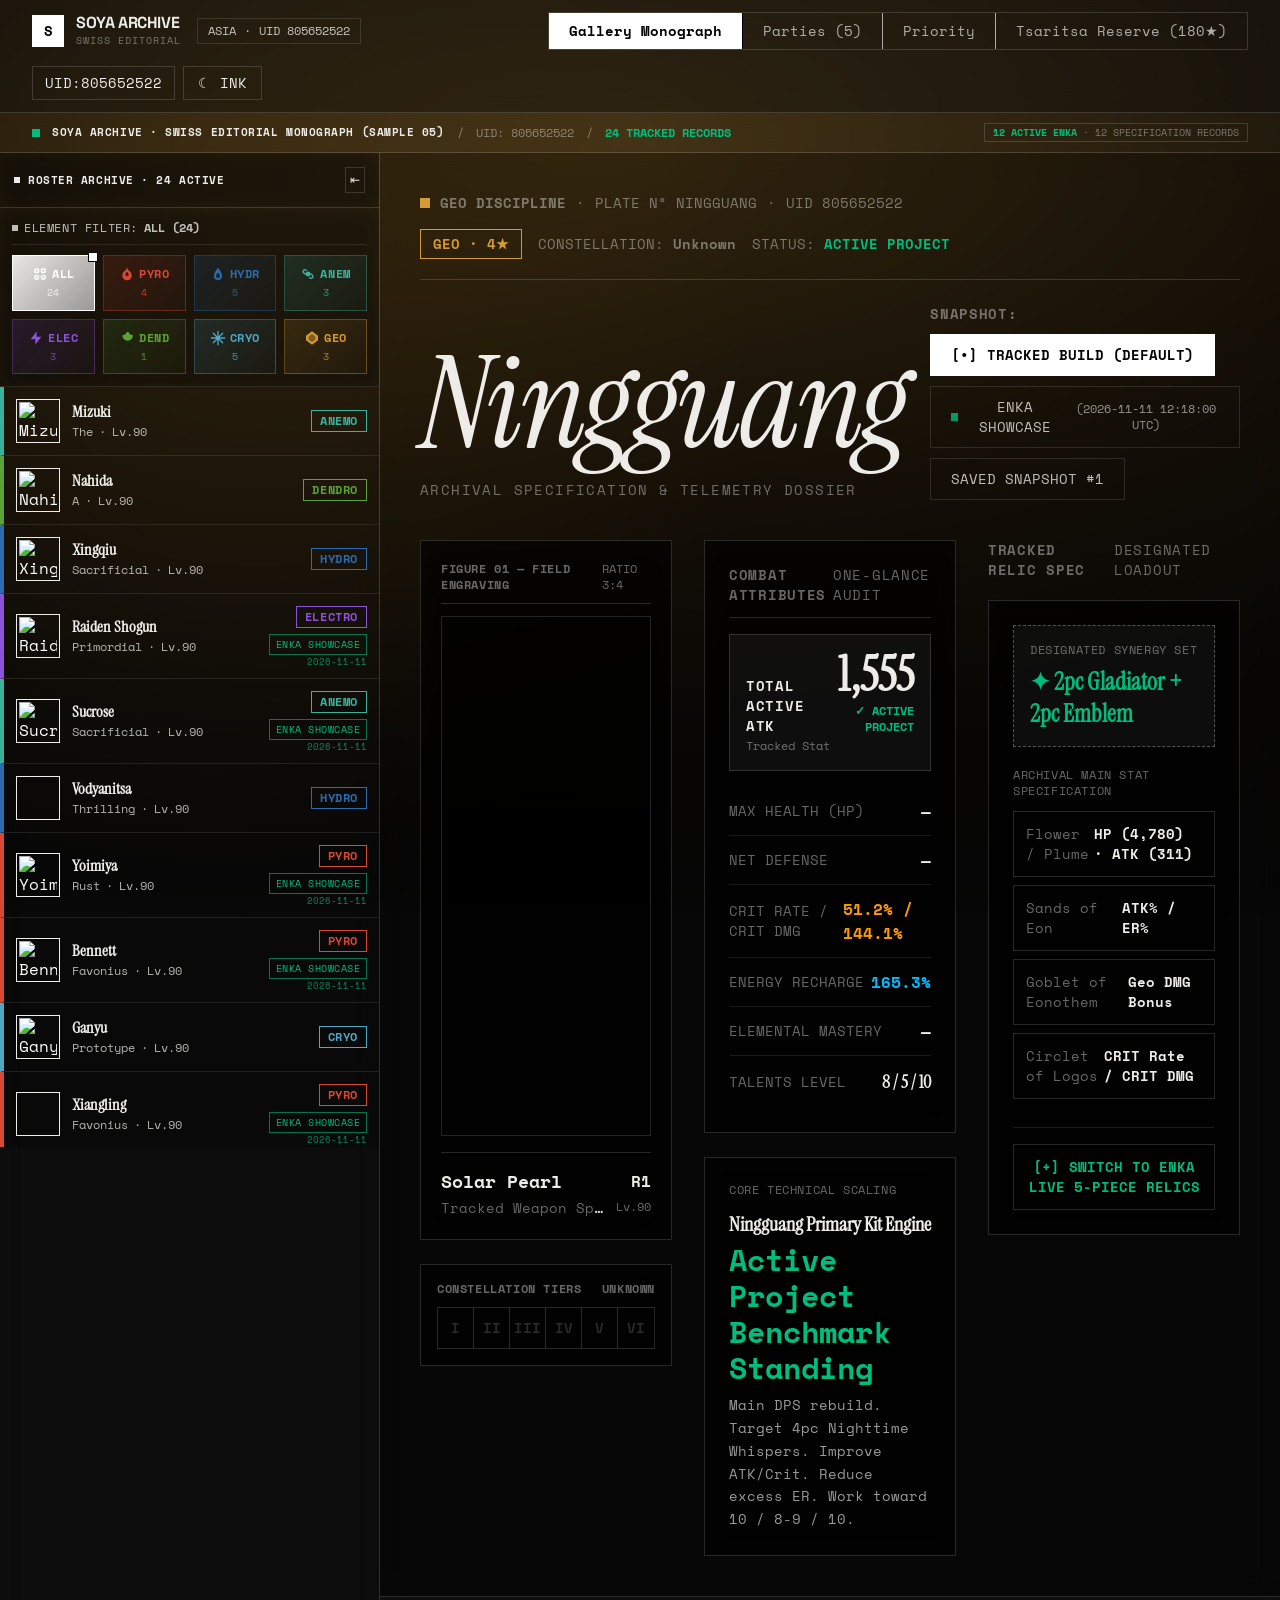
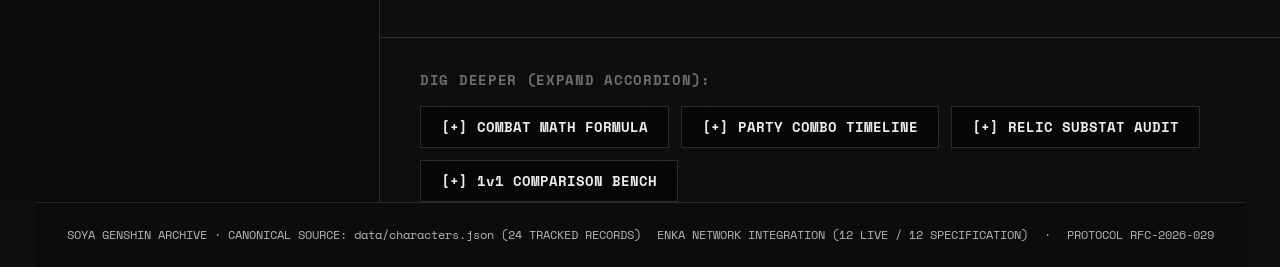
==== commit 72087955: "fix(genshin): close green padding gutter on section (p-0) for flush full-width presentation" ====
--- a/genshin/index.html
+++ b/genshin/index.html
@@ -7,8 +7,8 @@
   <link rel="preconnect" href="https://fonts.googleapis.com">
   <link rel="preconnect" href="https://fonts.gstatic.com" crossorigin>
   <link href="https://fonts.googleapis.com/css2?family=Cinzel:wght@400;600;700&family=Instrument+Serif:ital@0;1&family=Newsreader:ital,opsz,wght@0,6..72,400;0,6..72,600;1,6..72,400&family=Space+Grotesk:wght@300;400;500;600;700&family=Space+Mono:ital,wght@0,400;0,700;1,400&family=Inter:wght@300;400;500;600;700&display=swap" rel="stylesheet">
-  <script type="module" crossorigin src="./assets/index-DZ7Scts_.js"></script>
-  <link rel="stylesheet" crossorigin href="./assets/index-CpilRoof.css">
+  <script type="module" crossorigin src="./assets/index-CorqLlkl.js"></script>
+  <link rel="stylesheet" crossorigin href="./assets/index-CAARwCpp.css">
 </head>
 <body class="bg-[#0e0e0e] text-[#ededed] antialiased selection:bg-[#ffffff] selection:text-[#000000]">
   <div id="root"></div>
--- a/genshin/assets/index-CAARwCpp.css
+++ b/genshin/assets/index-CAARwCpp.css
@@ -0,0 +1 @@
+@layer properties{@supports (((-webkit-hyphens:none)) and (not (margin-trim:block))) or ((-moz-orient:inline) and (not (color:rgb(from red r g b)))){*,:before,:after,::backdrop{--tw-translate-x:0;--tw-translate-y:0;--tw-translate-z:0;--tw-scale-x:1;--tw-scale-y:1;--tw-scale-z:1;--tw-rotate-x:initial;--tw-rotate-y:initial;--tw-rotate-z:initial;--tw-skew-x:initial;--tw-skew-y:initial;--tw-scrollbar-thumb:#0000;--tw-scrollbar-track:#0000;--tw-space-y-reverse:0;--tw-divide-x-reverse:0;--tw-border-style:solid;--tw-divide-y-reverse:0;--tw-gradient-position:initial;--tw-gradient-from:#0000;--tw-gradient-via:#0000;--tw-gradient-to:#0000;--tw-gradient-stops:initial;--tw-gradient-via-stops:initial;--tw-gradient-from-position:0%;--tw-gradient-via-position:50%;--tw-gradient-to-position:100%;--tw-leading:initial;--tw-font-weight:initial;--tw-tracking:initial;--tw-shadow:0 0 #0000;--tw-shadow-color:initial;--tw-shadow-alpha:100%;--tw-inset-shadow:0 0 #0000;--tw-inset-shadow-color:initial;--tw-inset-shadow-alpha:100%;--tw-ring-color:initial;--tw-ring-shadow:0 0 #0000;--tw-inset-ring-color:initial;--tw-inset-ring-shadow:0 0 #0000;--tw-ring-inset:initial;--tw-ring-offset-width:0px;--tw-ring-offset-color:#fff;--tw-ring-offset-shadow:0 0 #0000;--tw-blur:initial;--tw-brightness:initial;--tw-contrast:initial;--tw-grayscale:initial;--tw-hue-rotate:initial;--tw-invert:initial;--tw-opacity:initial;--tw-saturate:initial;--tw-sepia:initial;--tw-drop-shadow:initial;--tw-drop-shadow-color:initial;--tw-drop-shadow-alpha:100%;--tw-drop-shadow-size:initial;--tw-backdrop-blur:initial;--tw-backdrop-brightness:initial;--tw-backdrop-contrast:initial;--tw-backdrop-grayscale:initial;--tw-backdrop-hue-rotate:initial;--tw-backdrop-invert:initial;--tw-backdrop-opacity:initial;--tw-backdrop-saturate:initial;--tw-backdrop-sepia:initial;--tw-duration:initial;--tw-ease:initial}}}@layer theme{:root,:host{--font-sans:-apple-system, BlinkMacSystemFont, "Segoe UI", Roboto, "Helvetica Neue", "Noto Sans", Arial, sans-serif, "Apple Color Emoji", "Segoe UI Emoji", "Segoe UI Symbol", "Noto Color Emoji";--font-serif:ui-serif, Georgia, Cambria, "Times New Roman", Times, serif;--font-mono:ui-monospace, SFMono-Regular, Menlo, Monaco, Consolas, "Liberation Mono", "Courier New", monospace;--color-amber-300:oklch(87.9% .169 91.605);--color-amber-400:oklch(82.8% .189 84.429);--color-amber-500:oklch(76.9% .188 70.08);--color-amber-600:oklch(66.6% .179 58.318);--color-amber-800:oklch(47.3% .137 46.201);--color-amber-950:oklch(27.9% .077 45.635);--color-emerald-200:oklch(90.5% .093 164.15);--color-emerald-300:oklch(84.5% .143 164.978);--color-emerald-400:oklch(76.5% .177 163.223);--color-emerald-500:oklch(69.6% .17 162.48);--color-emerald-600:oklch(59.6% .145 163.225);--color-emerald-700:oklch(50.8% .118 165.612);--color-emerald-800:oklch(43.2% .095 166.913);--color-emerald-950:oklch(26.2% .051 172.552);--color-teal-300:oklch(85.5% .138 181.071);--color-teal-400:oklch(77.7% .152 181.912);--color-teal-500:oklch(70.4% .14 182.503);--color-cyan-200:oklch(91.7% .08 205.041);--color-cyan-300:oklch(86.5% .127 207.078);--color-cyan-400:oklch(78.9% .154 211.53);--color-cyan-500:oklch(71.5% .143 215.221);--color-cyan-600:oklch(60.9% .126 221.723);--color-sky-400:oklch(74.6% .16 232.661);--color-blue-300:oklch(80.9% .105 251.813);--color-blue-400:oklch(70.7% .165 254.624);--color-blue-500:oklch(62.3% .214 259.815);--color-purple-300:oklch(82.7% .119 306.383);--color-purple-400:oklch(71.4% .203 305.504);--color-purple-500:oklch(62.7% .265 303.9);--color-rose-300:oklch(81% .117 11.638);--color-rose-400:oklch(71.2% .194 13.428);--color-rose-500:oklch(64.5% .246 16.439);--color-zinc-800:oklch(27.4% .006 286.033);--color-black:#000;--color-white:#fff;--spacing:.25rem;--container-lg:32rem;--container-2xl:42rem;--container-3xl:48rem;--text-xs:.75rem;--text-xs--line-height:calc(1 / .75);--text-sm:.875rem;--text-sm--line-height:calc(1.25 / .875);--text-base:1rem;--text-base--line-height: 1.5 ;--text-lg:1.125rem;--text-lg--line-height:calc(1.75 / 1.125);--text-xl:1.25rem;--text-xl--line-height:calc(1.75 / 1.25);--text-2xl:1.5rem;--text-2xl--line-height:calc(2 / 1.5);--text-3xl:1.875rem;--text-3xl--line-height: 1.2 ;--text-4xl:2.25rem;--text-4xl--line-height:calc(2.5 / 2.25);--text-5xl:3rem;--text-5xl--line-height:1;--text-6xl:3.75rem;--text-6xl--line-height:1;--text-7xl:4.5rem;--text-7xl--line-height:1;--text-8xl:6rem;--text-8xl--line-height:1;--text-9xl:8rem;--text-9xl--line-height:1;--font-weight-normal:400;--font-weight-medium:500;--font-weight-semibold:600;--font-weight-bold:700;--font-weight-extrabold:800;--font-weight-black:900;--tracking-tighter:-.05em;--tracking-tight:-.025em;--tracking-wider:.05em;--tracking-widest:.1em;--leading-tight:1.25;--leading-snug:1.375;--leading-relaxed:1.625;--radius-md:.375rem;--radius-lg:.5rem;--radius-xl:.75rem;--radius-2xl:1rem;--radius-3xl:1.5rem;--drop-shadow-md:0 3px 3px #0000001f;--ease-out:cubic-bezier(0, 0, .2, 1);--animate-pulse:pulse 2s cubic-bezier(.4, 0, .6, 1) infinite;--blur-sm:8px;--blur-md:12px;--blur-xl:24px;--blur-2xl:40px;--blur-3xl:64px;--default-transition-duration:.15s;--default-transition-timing-function:cubic-bezier(.4, 0, .2, 1);--default-font-family:var(--font-sans);--default-mono-font-family:var(--font-mono)}}@layer base{*,:after,:before,::backdrop{box-sizing:border-box;border:0 solid;margin:0;padding:0}::file-selector-button{box-sizing:border-box;border:0 solid;margin:0;padding:0}html,:host{-webkit-text-size-adjust:100%;tab-size:4;line-height:1.5;font-family:var(--default-font-family,-apple-system, BlinkMacSystemFont, "Segoe UI", Roboto, "Helvetica Neue", "Noto Sans", Arial, sans-serif, "Apple Color Emoji", "Segoe UI Emoji", "Segoe UI Symbol", "Noto Color Emoji");font-feature-settings:var(--default-font-feature-settings,normal);font-variation-settings:var(--default-font-variation-settings,normal);-webkit-tap-highlight-color:transparent}hr{height:0;color:inherit;border-top-width:1px}abbr:where([title]){-webkit-text-decoration:underline dotted;text-decoration:underline dotted}h1,h2,h3,h4,h5,h6{font-size:inherit;font-weight:inherit}a{color:inherit;-webkit-text-decoration:inherit;text-decoration:inherit}b,strong{font-weight:bolder}code,kbd,samp,pre{font-family:var(--default-mono-font-family,ui-monospace, SFMono-Regular, Menlo, Monaco, Consolas, "Liberation Mono", "Courier New", monospace);font-feature-settings:var(--default-mono-font-feature-settings,normal);font-variation-settings:var(--default-mono-font-variation-settings,normal);font-size:1em}small{font-size:80%}sub,sup{vertical-align:baseline;font-size:75%;line-height:0;position:relative}sub{bottom:-.25em}sup{top:-.5em}table{text-indent:0;border-color:inherit;border-collapse:collapse}:-moz-focusring:where(:not(iframe)){outline:auto}progress{vertical-align:baseline}summary{display:list-item}ol,ul,menu{list-style:none}img,svg,video,canvas,audio,iframe,embed,object{vertical-align:middle;display:block}img,video{max-width:100%;height:auto}button,input,select,optgroup,textarea{font:inherit;font-feature-settings:inherit;font-variation-settings:inherit;letter-spacing:inherit;color:inherit;opacity:1;background-color:#0000;border-radius:0}::file-selector-button{font:inherit;font-feature-settings:inherit;font-variation-settings:inherit;letter-spacing:inherit;color:inherit;opacity:1;background-color:#0000;border-radius:0}:where(select:is([multiple],[size])) optgroup{font-weight:bolder}:where(select:is([multiple],[size])) optgroup option{padding-inline-start:20px}::file-selector-button{margin-inline-end:4px}::placeholder{opacity:1}@supports (not ((-webkit-appearance:-apple-pay-button))) or (contain-intrinsic-size:1px){::placeholder{color:currentColor}@supports (color:color-mix(in lab,red,red)){::placeholder{color:color-mix(in oklab,currentcolor 50%,transparent)}}}textarea{resize:vertical}::-webkit-search-decoration{-webkit-appearance:none}::-webkit-date-and-time-value{min-height:1lh;text-align:inherit}::-webkit-datetime-edit{display:inline-flex}::-webkit-datetime-edit-fields-wrapper{padding:0}::-webkit-datetime-edit{padding-block:0}::-webkit-datetime-edit-year-field{padding-block:0}::-webkit-datetime-edit-month-field{padding-block:0}::-webkit-datetime-edit-day-field{padding-block:0}::-webkit-datetime-edit-hour-field{padding-block:0}::-webkit-datetime-edit-minute-field{padding-block:0}::-webkit-datetime-edit-second-field{padding-block:0}::-webkit-datetime-edit-millisecond-field{padding-block:0}::-webkit-datetime-edit-meridiem-field{padding-block:0}::-webkit-calendar-picker-indicator{line-height:1}:-moz-ui-invalid{box-shadow:none}button,input:where([type=button],[type=reset],[type=submit]){appearance:button}::file-selector-button{appearance:button}::-webkit-inner-spin-button{height:auto}::-webkit-outer-spin-button{height:auto}[hidden]:where(:not([hidden=until-found])){display:none!important}:root{--font-serif:"Instrument Serif", Georgia, serif;--font-newsreader:"Newsreader", Georgia, serif;--font-grotesk:"Space Grotesk", -apple-system, sans-serif;--font-mono:"Space Mono", "Courier New", monospace;--font-sans:"Inter", -apple-system, sans-serif}body{font-family:var(--font-sans);color:#ededed;-webkit-font-smoothing:antialiased;-moz-osx-font-smoothing:grayscale;background-color:#0c0c0c;margin:0}*{box-shadow:none!important;border-radius:0!important}}@layer components;@layer utilities{.pointer-events-none{pointer-events:none}.absolute{position:absolute}.fixed{position:fixed}.relative{position:relative}.static{position:static}.sticky{position:sticky}.inset-0{inset:0}.-top-0\.5{top:calc(var(--spacing) * -.5)}.-top-1{top:calc(var(--spacing) * -1)}.-top-40{top:calc(var(--spacing) * -40)}.top-0{top:0}.top-1\/2{top:50%}.top-2{top:calc(var(--spacing) * 2)}.top-4{top:calc(var(--spacing) * 4)}.-right-0\.5{right:calc(var(--spacing) * -.5)}.-right-1{right:calc(var(--spacing) * -1)}.-right-40{right:calc(var(--spacing) * -40)}.right-2{right:calc(var(--spacing) * 2)}.right-2\.5{right:calc(var(--spacing) * 2.5)}.right-3{right:calc(var(--spacing) * 3)}.right-4{right:calc(var(--spacing) * 4)}.-bottom-1\.5{bottom:calc(var(--spacing) * -1.5)}.-bottom-2{bottom:calc(var(--spacing) * -2)}.-bottom-40{bottom:calc(var(--spacing) * -40)}.bottom-2{bottom:calc(var(--spacing) * 2)}.bottom-3{bottom:calc(var(--spacing) * 3)}.-left-40{left:calc(var(--spacing) * -40)}.left-2{left:calc(var(--spacing) * 2)}.left-3{left:calc(var(--spacing) * 3)}.left-4{left:calc(var(--spacing) * 4)}.-z-10{z-index:-10}.z-10{z-index:10}.z-20{z-index:20}.z-50{z-index:50}.mx-2{margin-inline:calc(var(--spacing) * 2)}.mx-auto{margin-inline:auto}.my-1{margin-block:var(--spacing)}.my-4{margin-block:calc(var(--spacing) * 4)}.-mt-2{margin-top:calc(var(--spacing) * -2)}.mt-0\.5{margin-top:calc(var(--spacing) * .5)}.mt-1{margin-top:var(--spacing)}.mt-2{margin-top:calc(var(--spacing) * 2)}.mt-3{margin-top:calc(var(--spacing) * 3)}.mt-4{margin-top:calc(var(--spacing) * 4)}.mt-6{margin-top:calc(var(--spacing) * 6)}.mt-8{margin-top:calc(var(--spacing) * 8)}.mt-10{margin-top:calc(var(--spacing) * 10)}.mt-auto{margin-top:auto}.mr-1{margin-right:var(--spacing)}.mr-1\.5{margin-right:calc(var(--spacing) * 1.5)}.mb-1{margin-bottom:var(--spacing)}.mb-1\.5{margin-bottom:calc(var(--spacing) * 1.5)}.mb-2{margin-bottom:calc(var(--spacing) * 2)}.mb-2\.5{margin-bottom:calc(var(--spacing) * 2.5)}.mb-3{margin-bottom:calc(var(--spacing) * 3)}.mb-4{margin-bottom:calc(var(--spacing) * 4)}.mb-6{margin-bottom:calc(var(--spacing) * 6)}.mb-8{margin-bottom:calc(var(--spacing) * 8)}.mb-10{margin-bottom:calc(var(--spacing) * 10)}.mb-16{margin-bottom:calc(var(--spacing) * 16)}.ml-1{margin-left:var(--spacing)}.ml-2{margin-left:calc(var(--spacing) * 2)}.block{display:block}.flex{display:flex}.grid{display:grid}.hidden{display:none}.inline-block{display:inline-block}.aspect-\[3\/4\]{aspect-ratio:3/4}.h-1\.5{height:calc(var(--spacing) * 1.5)}.h-2{height:calc(var(--spacing) * 2)}.h-2\.5{height:calc(var(--spacing) * 2.5)}.h-3{height:calc(var(--spacing) * 3)}.h-3\.5{height:calc(var(--spacing) * 3.5)}.h-4{height:calc(var(--spacing) * 4)}.h-5{height:calc(var(--spacing) * 5)}.h-6{height:calc(var(--spacing) * 6)}.h-7{height:calc(var(--spacing) * 7)}.h-8{height:calc(var(--spacing) * 8)}.h-9{height:calc(var(--spacing) * 9)}.h-10{height:calc(var(--spacing) * 10)}.h-11{height:calc(var(--spacing) * 11)}.h-16{height:calc(var(--spacing) * 16)}.h-64{height:calc(var(--spacing) * 64)}.h-96{height:calc(var(--spacing) * 96)}.h-\[1px\]{height:1px}.h-\[440px\]{height:440px}.h-\[480px\]{height:480px}.h-\[520px\]{height:520px}.h-full{height:100%}.max-h-\[calc\(100vh-140px\)\]{max-height:calc(100vh - 140px)}.min-h-\[64px\]{min-height:64px}.min-h-\[460px\]{min-height:460px}.min-h-\[calc\(100vh-49px\)\]{min-height:calc(100vh - 49px)}.min-h-screen{min-height:100vh}.w-1\.5{width:calc(var(--spacing) * 1.5)}.w-2{width:calc(var(--spacing) * 2)}.w-2\.5{width:calc(var(--spacing) * 2.5)}.w-3{width:calc(var(--spacing) * 3)}.w-3\.5{width:calc(var(--spacing) * 3.5)}.w-4{width:calc(var(--spacing) * 4)}.w-5{width:calc(var(--spacing) * 5)}.w-7{width:calc(var(--spacing) * 7)}.w-8{width:calc(var(--spacing) * 8)}.w-9{width:calc(var(--spacing) * 9)}.w-10{width:calc(var(--spacing) * 10)}.w-11{width:calc(var(--spacing) * 11)}.w-16{width:calc(var(--spacing) * 16)}.w-36{width:calc(var(--spacing) * 36)}.w-96{width:calc(var(--spacing) * 96)}.w-full{width:100%}.max-w-2xl{max-width:var(--container-2xl)}.max-w-3xl{max-width:var(--container-3xl)}.max-w-\[140px\]{max-width:140px}.max-w-\[360px\]{max-width:360px}.max-w-\[1360px\]{max-width:1360px}.max-w-\[1400px\]{max-width:1400px}.max-w-\[1720px\]{max-width:1720px}.max-w-lg{max-width:var(--container-lg)}.min-w-0{min-width:0}.flex-1{flex:1}.shrink-0{flex-shrink:0}.border-collapse{border-collapse:collapse}.-translate-y-1\/2{--tw-translate-y: -50% ;translate:var(--tw-translate-x) var(--tw-translate-y)}.scale-105{--tw-scale-x:105%;--tw-scale-y:105%;--tw-scale-z:105%;scale:var(--tw-scale-x) var(--tw-scale-y)}.scale-\[1\.03\]{scale:1.03}.transform{transform:var(--tw-rotate-x, ) var(--tw-rotate-y, ) var(--tw-rotate-z, ) var(--tw-skew-x, ) var(--tw-skew-y, )}.animate-pulse{animation:var(--animate-pulse)}.cursor-default{cursor:default}.scrollbar-none{scrollbar-width:none}.scrollbar-thin{scrollbar-width:thin}.scrollbar-thumb-white\/10{--tw-scrollbar-thumb:#ffffff1a}@supports (color:color-mix(in lab,red,red)){.scrollbar-thumb-white\/10{--tw-scrollbar-thumb:color-mix(in oklab, var(--color-white) 10%, transparent)}}.scrollbar-thumb-white\/10{scrollbar-color:var(--tw-scrollbar-thumb) var(--tw-scrollbar-track)}.scrollbar-track-transparent{--tw-scrollbar-track:transparent;scrollbar-color:var(--tw-scrollbar-thumb) var(--tw-scrollbar-track)}.grid-cols-1{grid-template-columns:repeat(1,minmax(0,1fr))}.grid-cols-2{grid-template-columns:repeat(2,minmax(0,1fr))}.grid-cols-4{grid-template-columns:repeat(4,minmax(0,1fr))}.grid-cols-6{grid-template-columns:repeat(6,minmax(0,1fr))}.flex-col{flex-direction:column}.flex-wrap{flex-wrap:wrap}.items-baseline{align-items:baseline}.items-center{align-items:center}.items-end{align-items:flex-end}.items-start{align-items:flex-start}.justify-between{justify-content:space-between}.justify-center{justify-content:center}.justify-end{justify-content:flex-end}.gap-0\.5{gap:calc(var(--spacing) * .5)}.gap-1{gap:var(--spacing)}.gap-1\.5{gap:calc(var(--spacing) * 1.5)}.gap-2{gap:calc(var(--spacing) * 2)}.gap-2\.5{gap:calc(var(--spacing) * 2.5)}.gap-3{gap:calc(var(--spacing) * 3)}.gap-4{gap:calc(var(--spacing) * 4)}.gap-5{gap:calc(var(--spacing) * 5)}.gap-6{gap:calc(var(--spacing) * 6)}.gap-8{gap:calc(var(--spacing) * 8)}.gap-10{gap:calc(var(--spacing) * 10)}.gap-12{gap:calc(var(--spacing) * 12)}:where(.space-y-1>:not(:last-child)){--tw-space-y-reverse:0;margin-block-start:calc(var(--spacing) * var(--tw-space-y-reverse));margin-block-end:calc(var(--spacing) * calc(1 - var(--tw-space-y-reverse)))}:where(.space-y-1\.5>:not(:last-child)){--tw-space-y-reverse:0;margin-block-start:calc(calc(var(--spacing) * 1.5) * var(--tw-space-y-reverse));margin-block-end:calc(calc(var(--spacing) * 1.5) * calc(1 - var(--tw-space-y-reverse)))}:where(.space-y-2>:not(:last-child)){--tw-space-y-reverse:0;margin-block-start:calc(calc(var(--spacing) * 2) * var(--tw-space-y-reverse));margin-block-end:calc(calc(var(--spacing) * 2) * calc(1 - var(--tw-space-y-reverse)))}:where(.space-y-3>:not(:last-child)){--tw-space-y-reverse:0;margin-block-start:calc(calc(var(--spacing) * 3) * var(--tw-space-y-reverse));margin-block-end:calc(calc(var(--spacing) * 3) * calc(1 - var(--tw-space-y-reverse)))}:where(.space-y-4>:not(:last-child)){--tw-space-y-reverse:0;margin-block-start:calc(calc(var(--spacing) * 4) * var(--tw-space-y-reverse));margin-block-end:calc(calc(var(--spacing) * 4) * calc(1 - var(--tw-space-y-reverse)))}:where(.space-y-6>:not(:last-child)){--tw-space-y-reverse:0;margin-block-start:calc(calc(var(--spacing) * 6) * var(--tw-space-y-reverse));margin-block-end:calc(calc(var(--spacing) * 6) * calc(1 - var(--tw-space-y-reverse)))}:where(.space-y-8>:not(:last-child)){--tw-space-y-reverse:0;margin-block-start:calc(calc(var(--spacing) * 8) * var(--tw-space-y-reverse));margin-block-end:calc(calc(var(--spacing) * 8) * calc(1 - var(--tw-space-y-reverse)))}.gap-x-3{column-gap:calc(var(--spacing) * 3)}.gap-x-8{column-gap:calc(var(--spacing) * 8)}.gap-y-1{row-gap:var(--spacing)}.gap-y-1\.5{row-gap:calc(var(--spacing) * 1.5)}.gap-y-3{row-gap:calc(var(--spacing) * 3)}:where(.divide-x>:not(:last-child)){--tw-divide-x-reverse:0;border-inline-style:var(--tw-border-style);border-inline-start-width:calc(1px * var(--tw-divide-x-reverse));border-inline-end-width:calc(1px * calc(1 - var(--tw-divide-x-reverse)))}:where(.divide-y>:not(:last-child)){--tw-divide-y-reverse:0;border-bottom-style:var(--tw-border-style);border-top-style:var(--tw-border-style);border-top-width:calc(1px * var(--tw-divide-y-reverse));border-bottom-width:calc(1px * calc(1 - var(--tw-divide-y-reverse)))}:where(.divide-\[\#E2E0D8\]>:not(:last-child)){border-color:#e2e0d8}:where(.divide-current>:not(:last-child)),:where(.divide-current\/10>:not(:last-child)){border-color:currentColor}@supports (color:color-mix(in lab,red,red)){:where(.divide-current\/10>:not(:last-child)){border-color:color-mix(in oklab,currentcolor 10%,transparent)}}:where(.divide-white\/5>:not(:last-child)){border-color:#ffffff0d}@supports (color:color-mix(in lab,red,red)){:where(.divide-white\/5>:not(:last-child)){border-color:color-mix(in oklab,var(--color-white) 5%,transparent)}}:where(.divide-white\/10>:not(:last-child)){border-color:#ffffff1a}@supports (color:color-mix(in lab,red,red)){:where(.divide-white\/10>:not(:last-child)){border-color:color-mix(in oklab,var(--color-white) 10%,transparent)}}:where(.divide-white\/15>:not(:last-child)){border-color:#ffffff26}@supports (color:color-mix(in lab,red,red)){:where(.divide-white\/15>:not(:last-child)){border-color:color-mix(in oklab,var(--color-white) 15%,transparent)}}.truncate{text-overflow:ellipsis;white-space:nowrap;overflow:hidden}.overflow-hidden{overflow:hidden}.overflow-x-auto{overflow-x:auto}.overflow-y-auto{overflow-y:auto}.rounded{border-radius:.25rem}.rounded-2xl{border-radius:var(--radius-2xl)}.rounded-3xl{border-radius:var(--radius-3xl)}.rounded-full{border-radius:2147483647px}.rounded-lg{border-radius:var(--radius-lg)}.rounded-md{border-radius:var(--radius-md)}.rounded-xl{border-radius:var(--radius-xl)}.border{border-style:var(--tw-border-style);border-width:1px}.border-2{border-style:var(--tw-border-style);border-width:2px}.border-t{border-top-style:var(--tw-border-style);border-top-width:1px}.border-r{border-right-style:var(--tw-border-style);border-right-width:1px}.border-b{border-bottom-style:var(--tw-border-style);border-bottom-width:1px}.border-b-2{border-bottom-style:var(--tw-border-style);border-bottom-width:2px}.border-l-2{border-left-style:var(--tw-border-style);border-left-width:2px}.border-dashed{--tw-border-style:dashed;border-style:dashed}.border-dotted{--tw-border-style:dotted;border-style:dotted}.border-\[\#2A2F35\]{border-color:#2a2f35}.border-\[\#2B6CB0\]{border-color:#2b6cb0}.border-\[\#2B2824\]{border-color:#2b2824}.border-\[\#4DA8C4\]{border-color:#4da8c4}.border-\[\#5CA336\]{border-color:#5ca336}.border-\[\#8C52D9\]{border-color:#8c52d9}.border-\[\#38B29C\]{border-color:#38b29c}.border-\[\#23262A\]{border-color:#23262a}.border-\[\#121212\]{border-color:#121212}.border-\[\#121212\]\/20{border-color:#12121233}.border-\[\#BC3825\]{border-color:#bc3825}.border-\[\#D5D3CC\]{border-color:#d5d3cc}.border-\[\#D8D5CC\]{border-color:#d8d5cc}.border-\[\#D49B35\]{border-color:#d49b35}.border-\[\#D94834\]{border-color:#d94834}.border-\[\#DDD9CE\]{border-color:#ddd9ce}.border-\[\#EAE5DB\]\/20{border-color:#eae5db33}.border-amber-300{border-color:var(--color-amber-300)}.border-amber-400{border-color:var(--color-amber-400)}.border-amber-400\/40{border-color:#fcbb0066}@supports (color:color-mix(in lab,red,red)){.border-amber-400\/40{border-color:color-mix(in oklab,var(--color-amber-400) 40%,transparent)}}.border-amber-500{border-color:var(--color-amber-500)}.border-amber-500\/20{border-color:#f99c0033}@supports (color:color-mix(in lab,red,red)){.border-amber-500\/20{border-color:color-mix(in oklab,var(--color-amber-500) 20%,transparent)}}.border-amber-500\/30{border-color:#f99c004d}@supports (color:color-mix(in lab,red,red)){.border-amber-500\/30{border-color:color-mix(in oklab,var(--color-amber-500) 30%,transparent)}}.border-amber-500\/40{border-color:#f99c0066}@supports (color:color-mix(in lab,red,red)){.border-amber-500\/40{border-color:color-mix(in oklab,var(--color-amber-500) 40%,transparent)}}.border-amber-600{border-color:var(--color-amber-600)}.border-black{border-color:var(--color-black)}.border-blue-500\/30{border-color:#3080ff4d}@supports (color:color-mix(in lab,red,red)){.border-blue-500\/30{border-color:color-mix(in oklab,var(--color-blue-500) 30%,transparent)}}.border-blue-500\/40{border-color:#3080ff66}@supports (color:color-mix(in lab,red,red)){.border-blue-500\/40{border-color:color-mix(in oklab,var(--color-blue-500) 40%,transparent)}}.border-current,.border-current\/10{border-color:currentColor}@supports (color:color-mix(in lab,red,red)){.border-current\/10{border-color:color-mix(in oklab,currentcolor 10%,transparent)}}.border-current\/15{border-color:currentColor}@supports (color:color-mix(in lab,red,red)){.border-current\/15{border-color:color-mix(in oklab,currentcolor 15%,transparent)}}.border-current\/30{border-color:currentColor}@supports (color:color-mix(in lab,red,red)){.border-current\/30{border-color:color-mix(in oklab,currentcolor 30%,transparent)}}.border-cyan-400{border-color:var(--color-cyan-400)}.border-cyan-500\/30{border-color:#00b7d74d}@supports (color:color-mix(in lab,red,red)){.border-cyan-500\/30{border-color:color-mix(in oklab,var(--color-cyan-500) 30%,transparent)}}.border-cyan-500\/40{border-color:#00b7d766}@supports (color:color-mix(in lab,red,red)){.border-cyan-500\/40{border-color:color-mix(in oklab,var(--color-cyan-500) 40%,transparent)}}.border-cyan-600{border-color:var(--color-cyan-600)}.border-emerald-400{border-color:var(--color-emerald-400)}.border-emerald-500{border-color:var(--color-emerald-500)}.border-emerald-500\/30{border-color:#00bb7f4d}@supports (color:color-mix(in lab,red,red)){.border-emerald-500\/30{border-color:color-mix(in oklab,var(--color-emerald-500) 30%,transparent)}}.border-emerald-500\/40{border-color:#00bb7f66}@supports (color:color-mix(in lab,red,red)){.border-emerald-500\/40{border-color:color-mix(in oklab,var(--color-emerald-500) 40%,transparent)}}.border-emerald-500\/60{border-color:#00bb7f99}@supports (color:color-mix(in lab,red,red)){.border-emerald-500\/60{border-color:color-mix(in oklab,var(--color-emerald-500) 60%,transparent)}}.border-emerald-600{border-color:var(--color-emerald-600)}.border-purple-500\/30{border-color:#ac4bff4d}@supports (color:color-mix(in lab,red,red)){.border-purple-500\/30{border-color:color-mix(in oklab,var(--color-purple-500) 30%,transparent)}}.border-purple-500\/40{border-color:#ac4bff66}@supports (color:color-mix(in lab,red,red)){.border-purple-500\/40{border-color:color-mix(in oklab,var(--color-purple-500) 40%,transparent)}}.border-rose-500{border-color:var(--color-rose-500)}.border-rose-500\/30{border-color:#ff23574d}@supports (color:color-mix(in lab,red,red)){.border-rose-500\/30{border-color:color-mix(in oklab,var(--color-rose-500) 30%,transparent)}}.border-rose-500\/40{border-color:#ff235766}@supports (color:color-mix(in lab,red,red)){.border-rose-500\/40{border-color:color-mix(in oklab,var(--color-rose-500) 40%,transparent)}}.border-teal-500{border-color:var(--color-teal-500)}.border-teal-500\/30{border-color:#00baa74d}@supports (color:color-mix(in lab,red,red)){.border-teal-500\/30{border-color:color-mix(in oklab,var(--color-teal-500) 30%,transparent)}}.border-teal-500\/40{border-color:#00baa766}@supports (color:color-mix(in lab,red,red)){.border-teal-500\/40{border-color:color-mix(in oklab,var(--color-teal-500) 40%,transparent)}}.border-white{border-color:var(--color-white)}.border-white\/5{border-color:#ffffff0d}@supports (color:color-mix(in lab,red,red)){.border-white\/5{border-color:color-mix(in oklab,var(--color-white) 5%,transparent)}}.border-white\/10{border-color:#ffffff1a}@supports (color:color-mix(in lab,red,red)){.border-white\/10{border-color:color-mix(in oklab,var(--color-white) 10%,transparent)}}.border-white\/15{border-color:#ffffff26}@supports (color:color-mix(in lab,red,red)){.border-white\/15{border-color:color-mix(in oklab,var(--color-white) 15%,transparent)}}.border-white\/20{border-color:#fff3}@supports (color:color-mix(in lab,red,red)){.border-white\/20{border-color:color-mix(in oklab,var(--color-white) 20%,transparent)}}.border-white\/30{border-color:#ffffff4d}@supports (color:color-mix(in lab,red,red)){.border-white\/30{border-color:color-mix(in oklab,var(--color-white) 30%,transparent)}}.bg-\[\#0A0A0A\]{background-color:#0a0a0a}.bg-\[\#0A0A0A\]\/30{background-color:#0a0a0a4d}.bg-\[\#0A0A0A\]\/35{background-color:#0a0a0a59}.bg-\[\#0A0A0A\]\/40{background-color:#0a0a0a66}.bg-\[\#0A0A0A\]\/60{background-color:#0a0a0a99}.bg-\[\#0D0E11\]{background-color:#0d0e11}.bg-\[\#0F1012\]{background-color:#0f1012}.bg-\[\#0e0e0e\]{background-color:#0e0e0e}.bg-\[\#2B6CB0\]\/10{background-color:#2b6cb01a}.bg-\[\#2B6CB0\]\/20{background-color:#2b6cb033}.bg-\[\#4DA8C4\]\/10{background-color:#4da8c41a}.bg-\[\#4DA8C4\]\/20{background-color:#4da8c433}.bg-\[\#5CA336\]\/10{background-color:#5ca3361a}.bg-\[\#5CA336\]\/20{background-color:#5ca33633}.bg-\[\#8C52D9\]\/10{background-color:#8c52d91a}.bg-\[\#8C52D9\]\/20{background-color:#8c52d933}.bg-\[\#38B29C\]\/10{background-color:#38b29c1a}.bg-\[\#38B29C\]\/20{background-color:#38b29c33}.bg-\[\#14171A\]{background-color:#14171a}.bg-\[\#080808\]{background-color:#080808}.bg-\[\#111111\]{background-color:#111}.bg-\[\#161513\]{background-color:#161513}.bg-\[\#181818\]{background-color:#181818}.bg-\[\#BC3825\]{background-color:#bc3825}.bg-\[\#D0021B\]{background-color:#d0021b}.bg-\[\#D49B35\]\/10{background-color:#d49b351a}.bg-\[\#D49B35\]\/20{background-color:#d49b3533}.bg-\[\#D94834\]\/10{background-color:#d948341a}.bg-\[\#D94834\]\/20{background-color:#d9483433}.bg-\[\#E5A823\]{background-color:#e5a823}.bg-\[\#EAE7DF\]\/70{background-color:#eae7dfb3}.bg-\[\#EAE8E1\]{background-color:#eae8e1}.bg-\[\#EFECE4\]\/60{background-color:#efece499}.bg-\[\#F4F2EC\]{background-color:#f4f2ec}.bg-\[\#F4F2EC\]\/40{background-color:#f4f2ec66}.bg-\[\#F4F2EC\]\/60{background-color:#f4f2ec99}.bg-\[\#F4F2EC\]\/75{background-color:#f4f2ecbf}.bg-\[\#F4F2EC\]\/80{background-color:#f4f2eccc}.bg-\[\#F9F8F5\]\/60{background-color:#f9f8f599}.bg-\[\#F9F8F6\]{background-color:#f9f8f6}.bg-\[\#FFFFFF\]{background-color:#fff}.bg-amber-500{background-color:var(--color-amber-500)}.bg-amber-500\/10{background-color:#f99c001a}@supports (color:color-mix(in lab,red,red)){.bg-amber-500\/10{background-color:color-mix(in oklab,var(--color-amber-500) 10%,transparent)}}.bg-amber-500\/20{background-color:#f99c0033}@supports (color:color-mix(in lab,red,red)){.bg-amber-500\/20{background-color:color-mix(in oklab,var(--color-amber-500) 20%,transparent)}}.bg-amber-950\/80{background-color:#461901cc}@supports (color:color-mix(in lab,red,red)){.bg-amber-950\/80{background-color:color-mix(in oklab,var(--color-amber-950) 80%,transparent)}}.bg-black{background-color:var(--color-black)}.bg-black\/5{background-color:#0000000d}@supports (color:color-mix(in lab,red,red)){.bg-black\/5{background-color:color-mix(in oklab,var(--color-black) 5%,transparent)}}.bg-black\/20{background-color:#0003}@supports (color:color-mix(in lab,red,red)){.bg-black\/20{background-color:color-mix(in oklab,var(--color-black) 20%,transparent)}}.bg-black\/25{background-color:#00000040}@supports (color:color-mix(in lab,red,red)){.bg-black\/25{background-color:color-mix(in oklab,var(--color-black) 25%,transparent)}}.bg-black\/30{background-color:#0000004d}@supports (color:color-mix(in lab,red,red)){.bg-black\/30{background-color:color-mix(in oklab,var(--color-black) 30%,transparent)}}.bg-black\/40{background-color:#0006}@supports (color:color-mix(in lab,red,red)){.bg-black\/40{background-color:color-mix(in oklab,var(--color-black) 40%,transparent)}}.bg-black\/50{background-color:#00000080}@supports (color:color-mix(in lab,red,red)){.bg-black\/50{background-color:color-mix(in oklab,var(--color-black) 50%,transparent)}}.bg-black\/60{background-color:#0009}@supports (color:color-mix(in lab,red,red)){.bg-black\/60{background-color:color-mix(in oklab,var(--color-black) 60%,transparent)}}.bg-black\/70{background-color:#000000b3}@supports (color:color-mix(in lab,red,red)){.bg-black\/70{background-color:color-mix(in oklab,var(--color-black) 70%,transparent)}}.bg-black\/80{background-color:#000c}@supports (color:color-mix(in lab,red,red)){.bg-black\/80{background-color:color-mix(in oklab,var(--color-black) 80%,transparent)}}.bg-blue-500\/10{background-color:#3080ff1a}@supports (color:color-mix(in lab,red,red)){.bg-blue-500\/10{background-color:color-mix(in oklab,var(--color-blue-500) 10%,transparent)}}.bg-blue-500\/20{background-color:#3080ff33}@supports (color:color-mix(in lab,red,red)){.bg-blue-500\/20{background-color:color-mix(in oklab,var(--color-blue-500) 20%,transparent)}}.bg-current,.bg-current\/5{background-color:currentColor}@supports (color:color-mix(in lab,red,red)){.bg-current\/5{background-color:color-mix(in oklab,currentcolor 5%,transparent)}}.bg-cyan-500\/10{background-color:#00b7d71a}@supports (color:color-mix(in lab,red,red)){.bg-cyan-500\/10{background-color:color-mix(in oklab,var(--color-cyan-500) 10%,transparent)}}.bg-cyan-500\/20{background-color:#00b7d733}@supports (color:color-mix(in lab,red,red)){.bg-cyan-500\/20{background-color:color-mix(in oklab,var(--color-cyan-500) 20%,transparent)}}.bg-emerald-500{background-color:var(--color-emerald-500)}.bg-emerald-500\/10{background-color:#00bb7f1a}@supports (color:color-mix(in lab,red,red)){.bg-emerald-500\/10{background-color:color-mix(in oklab,var(--color-emerald-500) 10%,transparent)}}.bg-emerald-500\/20{background-color:#00bb7f33}@supports (color:color-mix(in lab,red,red)){.bg-emerald-500\/20{background-color:color-mix(in oklab,var(--color-emerald-500) 20%,transparent)}}.bg-emerald-950\/20{background-color:#002c2233}@supports (color:color-mix(in lab,red,red)){.bg-emerald-950\/20{background-color:color-mix(in oklab,var(--color-emerald-950) 20%,transparent)}}.bg-emerald-950\/80{background-color:#002c22cc}@supports (color:color-mix(in lab,red,red)){.bg-emerald-950\/80{background-color:color-mix(in oklab,var(--color-emerald-950) 80%,transparent)}}.bg-purple-500\/10{background-color:#ac4bff1a}@supports (color:color-mix(in lab,red,red)){.bg-purple-500\/10{background-color:color-mix(in oklab,var(--color-purple-500) 10%,transparent)}}.bg-purple-500\/20{background-color:#ac4bff33}@supports (color:color-mix(in lab,red,red)){.bg-purple-500\/20{background-color:color-mix(in oklab,var(--color-purple-500) 20%,transparent)}}.bg-rose-500\/10{background-color:#ff23571a}@supports (color:color-mix(in lab,red,red)){.bg-rose-500\/10{background-color:color-mix(in oklab,var(--color-rose-500) 10%,transparent)}}.bg-rose-500\/20{background-color:#ff235733}@supports (color:color-mix(in lab,red,red)){.bg-rose-500\/20{background-color:color-mix(in oklab,var(--color-rose-500) 20%,transparent)}}.bg-teal-500\/10{background-color:#00baa71a}@supports (color:color-mix(in lab,red,red)){.bg-teal-500\/10{background-color:color-mix(in oklab,var(--color-teal-500) 10%,transparent)}}.bg-teal-500\/20{background-color:#00baa733}@supports (color:color-mix(in lab,red,red)){.bg-teal-500\/20{background-color:color-mix(in oklab,var(--color-teal-500) 20%,transparent)}}.bg-transparent{background-color:#0000}.bg-white{background-color:var(--color-white)}.bg-white\/5{background-color:#ffffff0d}@supports (color:color-mix(in lab,red,red)){.bg-white\/5{background-color:color-mix(in oklab,var(--color-white) 5%,transparent)}}.bg-white\/10{background-color:#ffffff1a}@supports (color:color-mix(in lab,red,red)){.bg-white\/10{background-color:color-mix(in oklab,var(--color-white) 10%,transparent)}}.bg-white\/20{background-color:#fff3}@supports (color:color-mix(in lab,red,red)){.bg-white\/20{background-color:color-mix(in oklab,var(--color-white) 20%,transparent)}}.bg-white\/40{background-color:#fff6}@supports (color:color-mix(in lab,red,red)){.bg-white\/40{background-color:color-mix(in oklab,var(--color-white) 40%,transparent)}}.bg-white\/80{background-color:#fffc}@supports (color:color-mix(in lab,red,red)){.bg-white\/80{background-color:color-mix(in oklab,var(--color-white) 80%,transparent)}}.bg-zinc-800{background-color:var(--color-zinc-800)}.bg-gradient-to-b{--tw-gradient-position:to bottom in oklab;background-image:linear-gradient(var(--tw-gradient-stops))}.bg-gradient-to-br{--tw-gradient-position:to bottom right in oklab;background-image:linear-gradient(var(--tw-gradient-stops))}.bg-gradient-to-t{--tw-gradient-position:to top in oklab;background-image:linear-gradient(var(--tw-gradient-stops))}.from-\[\#102d4f\]\/70{--tw-gradient-from:oklab(29.491% -.0192769 -.068491/.7);--tw-gradient-stops:var(--tw-gradient-via-stops,var(--tw-gradient-position), var(--tw-gradient-from) var(--tw-gradient-from-position), var(--tw-gradient-to) var(--tw-gradient-to-position))}.from-\[\#103a33\]\/70{--tw-gradient-from:oklab(31.718% -.0477211 -.0000432432/.7);--tw-gradient-stops:var(--tw-gradient-via-stops,var(--tw-gradient-position), var(--tw-gradient-from) var(--tw-gradient-from-position), var(--tw-gradient-to) var(--tw-gradient-to-position))}.from-\[\#203f10\]\/70{--tw-gradient-from:oklab(33.1869% -.0596022 .0561516/.7);--tw-gradient-stops:var(--tw-gradient-via-stops,var(--tw-gradient-position), var(--tw-gradient-from) var(--tw-gradient-from-position), var(--tw-gradient-to) var(--tw-gradient-to-position))}.from-\[\#422c10\]\/70{--tw-gradient-from:oklab(31.3143% .0178307 .0495515/.7);--tw-gradient-stops:var(--tw-gradient-via-stops,var(--tw-gradient-position), var(--tw-gradient-from) var(--tw-gradient-from-position), var(--tw-gradient-to) var(--tw-gradient-to-position))}.from-\[\#33144a\]\/70{--tw-gradient-from:oklab(26.8765% .0592936 -.077469/.7);--tw-gradient-stops:var(--tw-gradient-via-stops,var(--tw-gradient-position), var(--tw-gradient-from) var(--tw-gradient-from-position), var(--tw-gradient-to) var(--tw-gradient-to-position))}.from-\[\#113847\]\/70{--tw-gradient-from:oklab(32.0723% -.0343418 -.0370483/.7);--tw-gradient-stops:var(--tw-gradient-via-stops,var(--tw-gradient-position), var(--tw-gradient-from) var(--tw-gradient-from-position), var(--tw-gradient-to) var(--tw-gradient-to-position))}.from-\[\#451410\]\/70{--tw-gradient-from:oklab(27.1143% .0675517 .0357668/.7);--tw-gradient-stops:var(--tw-gradient-via-stops,var(--tw-gradient-position), var(--tw-gradient-from) var(--tw-gradient-from-position), var(--tw-gradient-to) var(--tw-gradient-to-position))}.from-amber-500\/20{--tw-gradient-from:#f99c0033}@supports (color:color-mix(in lab,red,red)){.from-amber-500\/20{--tw-gradient-from:color-mix(in oklab, var(--color-amber-500) 20%, transparent)}}.from-amber-500\/20{--tw-gradient-stops:var(--tw-gradient-via-stops,var(--tw-gradient-position), var(--tw-gradient-from) var(--tw-gradient-from-position), var(--tw-gradient-to) var(--tw-gradient-to-position))}.from-black\/80{--tw-gradient-from:#000c}@supports (color:color-mix(in lab,red,red)){.from-black\/80{--tw-gradient-from:color-mix(in oklab, var(--color-black) 80%, transparent)}}.from-black\/80{--tw-gradient-stops:var(--tw-gradient-via-stops,var(--tw-gradient-position), var(--tw-gradient-from) var(--tw-gradient-from-position), var(--tw-gradient-to) var(--tw-gradient-to-position))}.via-\[\#0a1c32\]\/80{--tw-gradient-via:oklab(22.4359% -.0130228 -.0475796/.8);--tw-gradient-via-stops:var(--tw-gradient-position), var(--tw-gradient-from) var(--tw-gradient-from-position), var(--tw-gradient-via) var(--tw-gradient-via-position), var(--tw-gradient-to) var(--tw-gradient-to-position);--tw-gradient-stops:var(--tw-gradient-via-stops)}.via-\[\#0a232d\]\/80{--tw-gradient-via:oklab(24.1826% -.0243165 -.0264901/.8);--tw-gradient-via-stops:var(--tw-gradient-position), var(--tw-gradient-from) var(--tw-gradient-from-position), var(--tw-gradient-via) var(--tw-gradient-via-position), var(--tw-gradient-to) var(--tw-gradient-to-position);--tw-gradient-stops:var(--tw-gradient-via-stops)}.via-\[\#0a2420\]\/80{--tw-gradient-via:oklab(23.8648% -.0327771 -.00104828/.8);--tw-gradient-via-stops:var(--tw-gradient-position), var(--tw-gradient-from) var(--tw-gradient-from-position), var(--tw-gradient-via) var(--tw-gradient-via-position), var(--tw-gradient-to) var(--tw-gradient-to-position);--tw-gradient-stops:var(--tw-gradient-via-stops)}.via-\[\#1f0b2e\]\/80{--tw-gradient-via:oklab(20.1921% .0420732 -.0544943/.8);--tw-gradient-via-stops:var(--tw-gradient-position), var(--tw-gradient-from) var(--tw-gradient-from-position), var(--tw-gradient-via) var(--tw-gradient-via-position), var(--tw-gradient-to) var(--tw-gradient-to-position);--tw-gradient-stops:var(--tw-gradient-via-stops)}.via-\[\#280c09\]\/80{--tw-gradient-via:oklab(19.9824% .0421695 .022745/.8);--tw-gradient-via-stops:var(--tw-gradient-position), var(--tw-gradient-from) var(--tw-gradient-from-position), var(--tw-gradient-via) var(--tw-gradient-via-position), var(--tw-gradient-to) var(--tw-gradient-to-position);--tw-gradient-stops:var(--tw-gradient-via-stops)}.via-\[\#14280a\]\/80{--tw-gradient-via:oklab(25.1418% -.0417292 .0394954/.8);--tw-gradient-via-stops:var(--tw-gradient-position), var(--tw-gradient-from) var(--tw-gradient-from-position), var(--tw-gradient-via) var(--tw-gradient-via-position), var(--tw-gradient-to) var(--tw-gradient-to-position);--tw-gradient-stops:var(--tw-gradient-via-stops)}.via-\[\#261909\]\/80{--tw-gradient-via:oklab(22.5765% .0114064 .031995/.8);--tw-gradient-via-stops:var(--tw-gradient-position), var(--tw-gradient-from) var(--tw-gradient-from-position), var(--tw-gradient-via) var(--tw-gradient-via-position), var(--tw-gradient-to) var(--tw-gradient-to-position);--tw-gradient-stops:var(--tw-gradient-via-stops)}.via-transparent{--tw-gradient-via:transparent;--tw-gradient-via-stops:var(--tw-gradient-position), var(--tw-gradient-from) var(--tw-gradient-from-position), var(--tw-gradient-via) var(--tw-gradient-via-position), var(--tw-gradient-to) var(--tw-gradient-to-position);--tw-gradient-stops:var(--tw-gradient-via-stops)}.to-\[\#0a1406\]\/95{--tw-gradient-to:oklab(17.6542% -.0232217 .022034/.95);--tw-gradient-stops:var(--tw-gradient-via-stops,var(--tw-gradient-position), var(--tw-gradient-from) var(--tw-gradient-from-position), var(--tw-gradient-to) var(--tw-gradient-to-position))}.to-\[\#0e0717\]\/95{--tw-gradient-to:oklab(14.898% .0192835 -.0296209/.95);--tw-gradient-stops:var(--tw-gradient-via-stops,var(--tw-gradient-position), var(--tw-gradient-from) var(--tw-gradient-from-position), var(--tw-gradient-to) var(--tw-gradient-to-position))}.to-\[\#120d07\]\/95{--tw-gradient-to:oklab(16.3364% .0044256 .0144325/.95);--tw-gradient-stops:var(--tw-gradient-via-stops,var(--tw-gradient-position), var(--tw-gradient-from) var(--tw-gradient-from-position), var(--tw-gradient-to) var(--tw-gradient-to-position))}.to-\[\#06101c\]\/95{--tw-gradient-to:oklab(17.0053% -.00888464 -.028391/.95);--tw-gradient-stops:var(--tw-gradient-via-stops,var(--tw-gradient-position), var(--tw-gradient-from) var(--tw-gradient-from-position), var(--tw-gradient-to) var(--tw-gradient-to-position))}.to-\[\#06141a\]\/95{--tw-gradient-to:oklab(18.1474% -.0160636 -.0172506/.95);--tw-gradient-stops:var(--tw-gradient-via-stops,var(--tw-gradient-position), var(--tw-gradient-from) var(--tw-gradient-from-position), var(--tw-gradient-to) var(--tw-gradient-to-position))}.to-\[\#061412\]\/95{--tw-gradient-to:oklab(17.7365% -.020683 -.00147983/.95);--tw-gradient-stops:var(--tw-gradient-via-stops,var(--tw-gradient-position), var(--tw-gradient-from) var(--tw-gradient-from-position), var(--tw-gradient-to) var(--tw-gradient-to-position))}.to-\[\#120807\]\/95{--tw-gradient-to:oklab(14.9078% .0166088 .00840335/.95);--tw-gradient-stops:var(--tw-gradient-via-stops,var(--tw-gradient-position), var(--tw-gradient-from) var(--tw-gradient-from-position), var(--tw-gradient-to) var(--tw-gradient-to-position))}.to-black\/50{--tw-gradient-to:#00000080}@supports (color:color-mix(in lab,red,red)){.to-black\/50{--tw-gradient-to:color-mix(in oklab, var(--color-black) 50%, transparent)}}.to-black\/50{--tw-gradient-stops:var(--tw-gradient-via-stops,var(--tw-gradient-position), var(--tw-gradient-from) var(--tw-gradient-from-position), var(--tw-gradient-to) var(--tw-gradient-to-position))}.to-transparent{--tw-gradient-to:transparent;--tw-gradient-stops:var(--tw-gradient-via-stops,var(--tw-gradient-position), var(--tw-gradient-from) var(--tw-gradient-from-position), var(--tw-gradient-to) var(--tw-gradient-to-position))}.object-contain{object-fit:contain}.object-cover{object-fit:cover}.object-top{object-position:top}.p-0{padding:0}.p-0\.5{padding:calc(var(--spacing) * .5)}.p-1{padding:var(--spacing)}.p-1\.5{padding:calc(var(--spacing) * 1.5)}.p-2{padding:calc(var(--spacing) * 2)}.p-2\.5{padding:calc(var(--spacing) * 2.5)}.p-3{padding:calc(var(--spacing) * 3)}.p-3\.5{padding:calc(var(--spacing) * 3.5)}.p-4{padding:calc(var(--spacing) * 4)}.p-5{padding:calc(var(--spacing) * 5)}.p-6{padding:calc(var(--spacing) * 6)}.p-8{padding:calc(var(--spacing) * 8)}.p-10{padding:calc(var(--spacing) * 10)}.px-1{padding-inline:var(--spacing)}.px-1\.5{padding-inline:calc(var(--spacing) * 1.5)}.px-2{padding-inline:calc(var(--spacing) * 2)}.px-2\.5{padding-inline:calc(var(--spacing) * 2.5)}.px-3{padding-inline:calc(var(--spacing) * 3)}.px-3\.5{padding-inline:calc(var(--spacing) * 3.5)}.px-4{padding-inline:calc(var(--spacing) * 4)}.px-6{padding-inline:calc(var(--spacing) * 6)}.py-0\.5{padding-block:calc(var(--spacing) * .5)}.py-1{padding-block:var(--spacing)}.py-1\.5{padding-block:calc(var(--spacing) * 1.5)}.py-2{padding-block:calc(var(--spacing) * 2)}.py-2\.5{padding-block:calc(var(--spacing) * 2.5)}.py-3{padding-block:calc(var(--spacing) * 3)}.py-4{padding-block:calc(var(--spacing) * 4)}.py-6{padding-block:calc(var(--spacing) * 6)}.py-8{padding-block:calc(var(--spacing) * 8)}.pt-1\.5{padding-top:calc(var(--spacing) * 1.5)}.pt-2{padding-top:calc(var(--spacing) * 2)}.pt-2\.5{padding-top:calc(var(--spacing) * 2.5)}.pt-3{padding-top:calc(var(--spacing) * 3)}.pt-3\.5{padding-top:calc(var(--spacing) * 3.5)}.pt-4{padding-top:calc(var(--spacing) * 4)}.pt-6{padding-top:calc(var(--spacing) * 6)}.pt-8{padding-top:calc(var(--spacing) * 8)}.pt-10{padding-top:calc(var(--spacing) * 10)}.pr-3{padding-right:calc(var(--spacing) * 3)}.pr-6{padding-right:calc(var(--spacing) * 6)}.pr-8{padding-right:calc(var(--spacing) * 8)}.pb-1{padding-bottom:var(--spacing)}.pb-1\.5{padding-bottom:calc(var(--spacing) * 1.5)}.pb-2{padding-bottom:calc(var(--spacing) * 2)}.pb-2\.5{padding-bottom:calc(var(--spacing) * 2.5)}.pb-3{padding-bottom:calc(var(--spacing) * 3)}.pb-4{padding-bottom:calc(var(--spacing) * 4)}.pb-5{padding-bottom:calc(var(--spacing) * 5)}.pb-6{padding-bottom:calc(var(--spacing) * 6)}.pb-8{padding-bottom:calc(var(--spacing) * 8)}.pl-3{padding-left:calc(var(--spacing) * 3)}.text-center{text-align:center}.text-left{text-align:left}.text-right{text-align:right}.font-mono{font-family:var(--font-mono)}.font-sans{font-family:var(--font-sans)}.font-serif{font-family:var(--font-serif)}.text-2xl{font-size:var(--text-2xl);line-height:var(--tw-leading,var(--text-2xl--line-height))}.text-3xl{font-size:var(--text-3xl);line-height:var(--tw-leading,var(--text-3xl--line-height))}.text-4xl{font-size:var(--text-4xl);line-height:var(--tw-leading,var(--text-4xl--line-height))}.text-5xl{font-size:var(--text-5xl);line-height:var(--tw-leading,var(--text-5xl--line-height))}.text-6xl{font-size:var(--text-6xl);line-height:var(--tw-leading,var(--text-6xl--line-height))}.text-7xl{font-size:var(--text-7xl);line-height:var(--tw-leading,var(--text-7xl--line-height))}.text-base{font-size:var(--text-base);line-height:var(--tw-leading,var(--text-base--line-height))}.text-lg{font-size:var(--text-lg);line-height:var(--tw-leading,var(--text-lg--line-height))}.text-sm{font-size:var(--text-sm);line-height:var(--tw-leading,var(--text-sm--line-height))}.text-xl{font-size:var(--text-xl);line-height:var(--tw-leading,var(--text-xl--line-height))}.text-xs{font-size:var(--text-xs);line-height:var(--tw-leading,var(--text-xs--line-height))}.text-\[8px\]{font-size:8px}.text-\[9px\]{font-size:9px}.text-\[10px\]{font-size:10px}.text-\[11px\]{font-size:11px}.text-\[90px\]{font-size:90px}.leading-none{--tw-leading:1;line-height:1}.leading-relaxed{--tw-leading:var(--leading-relaxed);line-height:var(--leading-relaxed)}.leading-snug{--tw-leading:var(--leading-snug);line-height:var(--leading-snug)}.leading-tight{--tw-leading:var(--leading-tight);line-height:var(--leading-tight)}.font-black{--tw-font-weight:var(--font-weight-black);font-weight:var(--font-weight-black)}.font-bold{--tw-font-weight:var(--font-weight-bold);font-weight:var(--font-weight-bold)}.font-extrabold{--tw-font-weight:var(--font-weight-extrabold);font-weight:var(--font-weight-extrabold)}.font-medium{--tw-font-weight:var(--font-weight-medium);font-weight:var(--font-weight-medium)}.font-normal{--tw-font-weight:var(--font-weight-normal);font-weight:var(--font-weight-normal)}.font-semibold{--tw-font-weight:var(--font-weight-semibold);font-weight:var(--font-weight-semibold)}.tracking-\[0\.2em\]{--tw-tracking:.2em;letter-spacing:.2em}.tracking-\[0\.3em\]{--tw-tracking:.3em;letter-spacing:.3em}.tracking-\[0\.25em\]{--tw-tracking:.25em;letter-spacing:.25em}.tracking-tight{--tw-tracking:var(--tracking-tight);letter-spacing:var(--tracking-tight)}.tracking-tighter{--tw-tracking:var(--tracking-tighter);letter-spacing:var(--tracking-tighter)}.tracking-wider{--tw-tracking:var(--tracking-wider);letter-spacing:var(--tracking-wider)}.tracking-widest{--tw-tracking:var(--tracking-widest);letter-spacing:var(--tracking-widest)}.whitespace-nowrap{white-space:nowrap}.text-\[\#000000\]{color:#000}.text-\[\#1A1A1A\]{color:#1a1a1a}.text-\[\#2A809C\]{color:#2a809c}.text-\[\#2B6CB0\]{color:#2b6cb0}.text-\[\#4ADE80\]{color:#4ade80}.text-\[\#7A7874\]{color:#7a7874}.text-\[\#8C52D9\]{color:#8c52d9}.text-\[\#34D399\]{color:#34d399}.text-\[\#38BDF8\]{color:#38bdf8}.text-\[\#60A5FA\]{color:#60a5fa}.text-\[\#238C77\]{color:#238c77}.text-\[\#111111\]{color:#111}.text-\[\#121212\]{color:#121212}.text-\[\#222222\]{color:#222}.text-\[\#333333\]{color:#333}.text-\[\#444444\]{color:#444}.text-\[\#488726\]{color:#488726}.text-\[\#555555\]{color:#555}.text-\[\#666666\]{color:#666}.text-\[\#777777\]{color:#777}.text-\[\#888888\]{color:#888}.text-\[\#999999\]{color:#999}.text-\[\#B87D18\]{color:#b87d18}.text-\[\#BC3825\]{color:#bc3825}.text-\[\#C084FC\]{color:#c084fc}.text-\[\#D0021B\]{color:#d0021b}.text-\[\#D94834\]{color:#d94834}.text-\[\#DEDBD2\]{color:#dedbd2}.text-\[\#E5A823\]{color:#e5a823}.text-\[\#E6EAED\]{color:#e6eaed}.text-\[\#EAE5DB\]{color:#eae5db}.text-\[\#EDE8DF\]{color:#ede8df}.text-\[\#EDECE8\]{color:#edece8}.text-\[\#F0EEE9\]{color:#f0eee9}.text-\[\#F5F5F5\]{color:#f5f5f5}.text-\[\#F87171\]{color:#f87171}.text-\[\#FBBF24\]{color:#fbbf24}.text-\[\#ededed\]{color:#ededed}.text-amber-300{color:var(--color-amber-300)}.text-amber-400{color:var(--color-amber-400)}.text-amber-400\/80{color:#fcbb00cc}@supports (color:color-mix(in lab,red,red)){.text-amber-400\/80{color:color-mix(in oklab,var(--color-amber-400) 80%,transparent)}}.text-amber-500{color:var(--color-amber-500)}.text-amber-800{color:var(--color-amber-800)}.text-black{color:var(--color-black)}.text-blue-300{color:var(--color-blue-300)}.text-blue-400{color:var(--color-blue-400)}.text-current{color:currentColor}.text-cyan-200{color:var(--color-cyan-200)}.text-cyan-300{color:var(--color-cyan-300)}.text-cyan-400{color:var(--color-cyan-400)}.text-cyan-500{color:var(--color-cyan-500)}.text-emerald-200{color:var(--color-emerald-200)}.text-emerald-300{color:var(--color-emerald-300)}.text-emerald-400{color:var(--color-emerald-400)}.text-emerald-500{color:var(--color-emerald-500)}.text-emerald-500\/70{color:#00bb7fb3}@supports (color:color-mix(in lab,red,red)){.text-emerald-500\/70{color:color-mix(in oklab,var(--color-emerald-500) 70%,transparent)}}.text-emerald-700{color:var(--color-emerald-700)}.text-emerald-800{color:var(--color-emerald-800)}.text-purple-300{color:var(--color-purple-300)}.text-purple-400{color:var(--color-purple-400)}.text-rose-300{color:var(--color-rose-300)}.text-rose-400{color:var(--color-rose-400)}.text-rose-500{color:var(--color-rose-500)}.text-sky-400{color:var(--color-sky-400)}.text-teal-300{color:var(--color-teal-300)}.text-teal-400{color:var(--color-teal-400)}.text-teal-500{color:var(--color-teal-500)}.text-white{color:var(--color-white)}.text-white\/20{color:#fff3}@supports (color:color-mix(in lab,red,red)){.text-white\/20{color:color-mix(in oklab,var(--color-white) 20%,transparent)}}.text-white\/30{color:#ffffff4d}@supports (color:color-mix(in lab,red,red)){.text-white\/30{color:color-mix(in oklab,var(--color-white) 30%,transparent)}}.text-white\/40{color:#fff6}@supports (color:color-mix(in lab,red,red)){.text-white\/40{color:color-mix(in oklab,var(--color-white) 40%,transparent)}}.text-white\/50{color:#ffffff80}@supports (color:color-mix(in lab,red,red)){.text-white\/50{color:color-mix(in oklab,var(--color-white) 50%,transparent)}}.text-white\/60{color:#fff9}@supports (color:color-mix(in lab,red,red)){.text-white\/60{color:color-mix(in oklab,var(--color-white) 60%,transparent)}}.text-white\/70{color:#ffffffb3}@supports (color:color-mix(in lab,red,red)){.text-white\/70{color:color-mix(in oklab,var(--color-white) 70%,transparent)}}.text-white\/80{color:#fffc}@supports (color:color-mix(in lab,red,red)){.text-white\/80{color:color-mix(in oklab,var(--color-white) 80%,transparent)}}.text-white\/90{color:#ffffffe6}@supports (color:color-mix(in lab,red,red)){.text-white\/90{color:color-mix(in oklab,var(--color-white) 90%,transparent)}}.capitalize{text-transform:capitalize}.uppercase{text-transform:uppercase}.italic{font-style:italic}.antialiased{-webkit-font-smoothing:antialiased;-moz-osx-font-smoothing:grayscale}.placeholder-white\/40::placeholder{color:#fff6}@supports (color:color-mix(in lab,red,red)){.placeholder-white\/40::placeholder{color:color-mix(in oklab,var(--color-white) 40%,transparent)}}.opacity-30{opacity:.3}.opacity-40{opacity:.4}.opacity-50{opacity:.5}.opacity-60{opacity:.6}.opacity-70{opacity:.7}.opacity-75{opacity:.75}.opacity-80{opacity:.8}.opacity-90{opacity:.9}.shadow{--tw-shadow:0 1px 3px 0 var(--tw-shadow-color,#0000001a), 0 1px 2px -1px var(--tw-shadow-color,#0000001a);box-shadow:var(--tw-inset-shadow),var(--tw-inset-ring-shadow),var(--tw-ring-offset-shadow),var(--tw-ring-shadow),var(--tw-shadow)}.shadow-2xl{--tw-shadow:0 25px 50px -12px var(--tw-shadow-color,#00000040);box-shadow:var(--tw-inset-shadow),var(--tw-inset-ring-shadow),var(--tw-ring-offset-shadow),var(--tw-ring-shadow),var(--tw-shadow)}.shadow-\[0_0_12px_rgba\(251\,191\,36\,0\.6\)\]{--tw-shadow:0 0 12px var(--tw-shadow-color,#fbbf2499);box-shadow:var(--tw-inset-shadow),var(--tw-inset-ring-shadow),var(--tw-ring-offset-shadow),var(--tw-ring-shadow),var(--tw-shadow)}.shadow-\[0_0_15px_rgba\(255\,255\,255\,0\.15\)\]{--tw-shadow:0 0 15px var(--tw-shadow-color,#ffffff26);box-shadow:var(--tw-inset-shadow),var(--tw-inset-ring-shadow),var(--tw-ring-offset-shadow),var(--tw-ring-shadow),var(--tw-shadow)}.shadow-lg{--tw-shadow:0 10px 15px -3px var(--tw-shadow-color,#0000001a), 0 4px 6px -4px var(--tw-shadow-color,#0000001a);box-shadow:var(--tw-inset-shadow),var(--tw-inset-ring-shadow),var(--tw-ring-offset-shadow),var(--tw-ring-shadow),var(--tw-shadow)}.shadow-md{--tw-shadow:0 4px 6px -1px var(--tw-shadow-color,#0000001a), 0 2px 4px -2px var(--tw-shadow-color,#0000001a);box-shadow:var(--tw-inset-shadow),var(--tw-inset-ring-shadow),var(--tw-ring-offset-shadow),var(--tw-ring-shadow),var(--tw-shadow)}.shadow-sm{--tw-shadow:0 1px 3px 0 var(--tw-shadow-color,#0000001a), 0 1px 2px -1px var(--tw-shadow-color,#0000001a);box-shadow:var(--tw-inset-shadow),var(--tw-inset-ring-shadow),var(--tw-ring-offset-shadow),var(--tw-ring-shadow),var(--tw-shadow)}.ring,.ring-1{--tw-ring-shadow:var(--tw-ring-inset, ) 0 0 0 calc(1px + var(--tw-ring-offset-width)) var(--tw-ring-color,currentcolor);box-shadow:var(--tw-inset-shadow),var(--tw-inset-ring-shadow),var(--tw-ring-offset-shadow),var(--tw-ring-shadow),var(--tw-shadow)}.ring-white\/20{--tw-ring-color:#fff3}@supports (color:color-mix(in lab,red,red)){.ring-white\/20{--tw-ring-color:color-mix(in oklab, var(--color-white) 20%, transparent)}}.blur-3xl{--tw-blur:blur(var(--blur-3xl));filter:var(--tw-blur, ) var(--tw-brightness, ) var(--tw-contrast, ) var(--tw-grayscale, ) var(--tw-hue-rotate, ) var(--tw-invert, ) var(--tw-saturate, ) var(--tw-sepia, ) var(--tw-drop-shadow, )}.brightness-95{--tw-brightness:brightness(95%);filter:var(--tw-blur, ) var(--tw-brightness, ) var(--tw-contrast, ) var(--tw-grayscale, ) var(--tw-hue-rotate, ) var(--tw-invert, ) var(--tw-saturate, ) var(--tw-sepia, ) var(--tw-drop-shadow, )}.contrast-110{--tw-contrast:contrast(110%);filter:var(--tw-blur, ) var(--tw-brightness, ) var(--tw-contrast, ) var(--tw-grayscale, ) var(--tw-hue-rotate, ) var(--tw-invert, ) var(--tw-saturate, ) var(--tw-sepia, ) var(--tw-drop-shadow, )}.contrast-125{--tw-contrast:contrast(125%);filter:var(--tw-blur, ) var(--tw-brightness, ) var(--tw-contrast, ) var(--tw-grayscale, ) var(--tw-hue-rotate, ) var(--tw-invert, ) var(--tw-saturate, ) var(--tw-sepia, ) var(--tw-drop-shadow, )}.contrast-150{--tw-contrast:contrast(150%);filter:var(--tw-blur, ) var(--tw-brightness, ) var(--tw-contrast, ) var(--tw-grayscale, ) var(--tw-hue-rotate, ) var(--tw-invert, ) var(--tw-saturate, ) var(--tw-sepia, ) var(--tw-drop-shadow, )}.drop-shadow{--tw-drop-shadow-size:drop-shadow(0 1px 2px var(--tw-drop-shadow-color,#0000001a)) drop-shadow(0 1px 1px var(--tw-drop-shadow-color,#0000000f));--tw-drop-shadow:drop-shadow(0 1px 2px #0000001a) drop-shadow(0 1px 1px #0000000f);filter:var(--tw-blur, ) var(--tw-brightness, ) var(--tw-contrast, ) var(--tw-grayscale, ) var(--tw-hue-rotate, ) var(--tw-invert, ) var(--tw-saturate, ) var(--tw-sepia, ) var(--tw-drop-shadow, )}.drop-shadow-\[0_15px_35px_rgba\(0\,0\,0\,0\.8\)\]{--tw-drop-shadow-size:drop-shadow(0 15px 35px var(--tw-drop-shadow-color,#000c));--tw-drop-shadow:var(--tw-drop-shadow-size);filter:var(--tw-blur, ) var(--tw-brightness, ) var(--tw-contrast, ) var(--tw-grayscale, ) var(--tw-hue-rotate, ) var(--tw-invert, ) var(--tw-saturate, ) var(--tw-sepia, ) var(--tw-drop-shadow, )}.drop-shadow-md{--tw-drop-shadow-size:drop-shadow(0 3px 3px var(--tw-drop-shadow-color,#0000001f));--tw-drop-shadow:drop-shadow(var(--drop-shadow-md));filter:var(--tw-blur, ) var(--tw-brightness, ) var(--tw-contrast, ) var(--tw-grayscale, ) var(--tw-hue-rotate, ) var(--tw-invert, ) var(--tw-saturate, ) var(--tw-sepia, ) var(--tw-drop-shadow, )}.grayscale{--tw-grayscale:grayscale(100%);filter:var(--tw-blur, ) var(--tw-brightness, ) var(--tw-contrast, ) var(--tw-grayscale, ) var(--tw-hue-rotate, ) var(--tw-invert, ) var(--tw-saturate, ) var(--tw-sepia, ) var(--tw-drop-shadow, )}.invert{--tw-invert:invert(100%);filter:var(--tw-blur, ) var(--tw-brightness, ) var(--tw-contrast, ) var(--tw-grayscale, ) var(--tw-hue-rotate, ) var(--tw-invert, ) var(--tw-saturate, ) var(--tw-sepia, ) var(--tw-drop-shadow, )}.filter{filter:var(--tw-blur, ) var(--tw-brightness, ) var(--tw-contrast, ) var(--tw-grayscale, ) var(--tw-hue-rotate, ) var(--tw-invert, ) var(--tw-saturate, ) var(--tw-sepia, ) var(--tw-drop-shadow, )}.backdrop-blur-2xl{--tw-backdrop-blur:blur(var(--blur-2xl));-webkit-backdrop-filter:var(--tw-backdrop-blur, ) var(--tw-backdrop-brightness, ) var(--tw-backdrop-contrast, ) var(--tw-backdrop-grayscale, ) var(--tw-backdrop-hue-rotate, ) var(--tw-backdrop-invert, ) var(--tw-backdrop-opacity, ) var(--tw-backdrop-saturate, ) var(--tw-backdrop-sepia, );backdrop-filter:var(--tw-backdrop-blur, ) var(--tw-backdrop-brightness, ) var(--tw-backdrop-contrast, ) var(--tw-backdrop-grayscale, ) var(--tw-backdrop-hue-rotate, ) var(--tw-backdrop-invert, ) var(--tw-backdrop-opacity, ) var(--tw-backdrop-saturate, ) var(--tw-backdrop-sepia, )}.backdrop-blur-md{--tw-backdrop-blur:blur(var(--blur-md));-webkit-backdrop-filter:var(--tw-backdrop-blur, ) var(--tw-backdrop-brightness, ) var(--tw-backdrop-contrast, ) var(--tw-backdrop-grayscale, ) var(--tw-backdrop-hue-rotate, ) var(--tw-backdrop-invert, ) var(--tw-backdrop-opacity, ) var(--tw-backdrop-saturate, ) var(--tw-backdrop-sepia, );backdrop-filter:var(--tw-backdrop-blur, ) var(--tw-backdrop-brightness, ) var(--tw-backdrop-contrast, ) var(--tw-backdrop-grayscale, ) var(--tw-backdrop-hue-rotate, ) var(--tw-backdrop-invert, ) var(--tw-backdrop-opacity, ) var(--tw-backdrop-saturate, ) var(--tw-backdrop-sepia, )}.backdrop-blur-sm{--tw-backdrop-blur:blur(var(--blur-sm));-webkit-backdrop-filter:var(--tw-backdrop-blur, ) var(--tw-backdrop-brightness, ) var(--tw-backdrop-contrast, ) var(--tw-backdrop-grayscale, ) var(--tw-backdrop-hue-rotate, ) var(--tw-backdrop-invert, ) var(--tw-backdrop-opacity, ) var(--tw-backdrop-saturate, ) var(--tw-backdrop-sepia, );backdrop-filter:var(--tw-backdrop-blur, ) var(--tw-backdrop-brightness, ) var(--tw-backdrop-contrast, ) var(--tw-backdrop-grayscale, ) var(--tw-backdrop-hue-rotate, ) var(--tw-backdrop-invert, ) var(--tw-backdrop-opacity, ) var(--tw-backdrop-saturate, ) var(--tw-backdrop-sepia, )}.backdrop-blur-xl{--tw-backdrop-blur:blur(var(--blur-xl));-webkit-backdrop-filter:var(--tw-backdrop-blur, ) var(--tw-backdrop-brightness, ) var(--tw-backdrop-contrast, ) var(--tw-backdrop-grayscale, ) var(--tw-backdrop-hue-rotate, ) var(--tw-backdrop-invert, ) var(--tw-backdrop-opacity, ) var(--tw-backdrop-saturate, ) var(--tw-backdrop-sepia, );backdrop-filter:var(--tw-backdrop-blur, ) var(--tw-backdrop-brightness, ) var(--tw-backdrop-contrast, ) var(--tw-backdrop-grayscale, ) var(--tw-backdrop-hue-rotate, ) var(--tw-backdrop-invert, ) var(--tw-backdrop-opacity, ) var(--tw-backdrop-saturate, ) var(--tw-backdrop-sepia, )}.transition-all{transition-property:all;transition-timing-function:var(--tw-ease,var(--default-transition-timing-function));transition-duration:var(--tw-duration,var(--default-transition-duration))}.transition-colors{transition-property:color,background-color,border-color,outline-color,text-decoration-color,fill,stroke,--tw-gradient-from,--tw-gradient-via,--tw-gradient-to;transition-timing-function:var(--tw-ease,var(--default-transition-timing-function));transition-duration:var(--tw-duration,var(--default-transition-duration))}.transition-transform{transition-property:transform,translate,scale,rotate;transition-timing-function:var(--tw-ease,var(--default-transition-timing-function));transition-duration:var(--tw-duration,var(--default-transition-duration))}.duration-200{--tw-duration:.2s;transition-duration:.2s}.duration-300{--tw-duration:.3s;transition-duration:.3s}.duration-500{--tw-duration:.5s;transition-duration:.5s}.duration-700{--tw-duration:.7s;transition-duration:.7s}.ease-out{--tw-ease:var(--ease-out);transition-timing-function:var(--ease-out)}@media(hover:hover){:is(:where(.group):hover .group-hover\:scale-105){--tw-scale-x:105%;--tw-scale-y:105%;--tw-scale-z:105%;scale:var(--tw-scale-x) var(--tw-scale-y)}:is(:where(.group):hover .group-hover\:scale-110){--tw-scale-x:110%;--tw-scale-y:110%;--tw-scale-z:110%;scale:var(--tw-scale-x) var(--tw-scale-y)}:is(:where(.group):hover .group-hover\:border-current){border-color:currentColor}}.first-letter\:float-left:first-letter{float:left}.first-letter\:mr-2:first-letter{margin-right:calc(var(--spacing) * 2)}.first-letter\:font-serif:first-letter{font-family:var(--font-serif)}.first-letter\:text-5xl:first-letter{font-size:var(--text-5xl);line-height:var(--tw-leading,var(--text-5xl--line-height))}.first-letter\:leading-none:first-letter{--tw-leading:1;line-height:1}.selection\:bg-\[\#ffffff\] ::selection{background-color:#fff}.selection\:bg-\[\#ffffff\]::selection{background-color:#fff}.selection\:text-\[\#000000\] ::selection{color:#000}.selection\:text-\[\#000000\]::selection{color:#000}@media(hover:hover){.hover\:scale-105:hover{--tw-scale-x:105%;--tw-scale-y:105%;--tw-scale-z:105%;scale:var(--tw-scale-x) var(--tw-scale-y)}.hover\:scale-\[1\.03\]:hover{scale:1.03}.hover\:border-current:hover{border-color:currentColor}.hover\:border-white\/20:hover{border-color:#fff3}@supports (color:color-mix(in lab,red,red)){.hover\:border-white\/20:hover{border-color:color-mix(in oklab,var(--color-white) 20%,transparent)}}.hover\:bg-\[\#EAE7DF\]:hover{background-color:#eae7df}.hover\:bg-amber-500\/30:hover{background-color:#f99c004d}@supports (color:color-mix(in lab,red,red)){.hover\:bg-amber-500\/30:hover{background-color:color-mix(in oklab,var(--color-amber-500) 30%,transparent)}}.hover\:bg-black\/40:hover{background-color:#0006}@supports (color:color-mix(in lab,red,red)){.hover\:bg-black\/40:hover{background-color:color-mix(in oklab,var(--color-black) 40%,transparent)}}.hover\:bg-black\/50:hover{background-color:#00000080}@supports (color:color-mix(in lab,red,red)){.hover\:bg-black\/50:hover{background-color:color-mix(in oklab,var(--color-black) 50%,transparent)}}.hover\:bg-current\/5:hover{background-color:currentColor}@supports (color:color-mix(in lab,red,red)){.hover\:bg-current\/5:hover{background-color:color-mix(in oklab,currentcolor 5%,transparent)}}.hover\:bg-current\/10:hover{background-color:currentColor}@supports (color:color-mix(in lab,red,red)){.hover\:bg-current\/10:hover{background-color:color-mix(in oklab,currentcolor 10%,transparent)}}.hover\:bg-emerald-500\/10:hover{background-color:#00bb7f1a}@supports (color:color-mix(in lab,red,red)){.hover\:bg-emerald-500\/10:hover{background-color:color-mix(in oklab,var(--color-emerald-500) 10%,transparent)}}.hover\:bg-white:hover{background-color:var(--color-white)}.hover\:bg-white\/5:hover{background-color:#ffffff0d}@supports (color:color-mix(in lab,red,red)){.hover\:bg-white\/5:hover{background-color:color-mix(in oklab,var(--color-white) 5%,transparent)}}.hover\:bg-white\/10:hover{background-color:#ffffff1a}@supports (color:color-mix(in lab,red,red)){.hover\:bg-white\/10:hover{background-color:color-mix(in oklab,var(--color-white) 10%,transparent)}}.hover\:bg-white\/70:hover{background-color:#ffffffb3}@supports (color:color-mix(in lab,red,red)){.hover\:bg-white\/70:hover{background-color:color-mix(in oklab,var(--color-white) 70%,transparent)}}.hover\:text-black:hover{color:var(--color-black)}.hover\:text-white:hover{color:var(--color-white)}.hover\:text-white\/80:hover{color:#fffc}@supports (color:color-mix(in lab,red,red)){.hover\:text-white\/80:hover{color:color-mix(in oklab,var(--color-white) 80%,transparent)}}.hover\:text-white\/90:hover{color:#ffffffe6}@supports (color:color-mix(in lab,red,red)){.hover\:text-white\/90:hover{color:color-mix(in oklab,var(--color-white) 90%,transparent)}}.hover\:underline:hover{text-decoration-line:underline}.hover\:opacity-100:hover{opacity:1}}.focus\:border-amber-400\/50:focus{border-color:#fcbb0080}@supports (color:color-mix(in lab,red,red)){.focus\:border-amber-400\/50:focus{border-color:color-mix(in oklab,var(--color-amber-400) 50%,transparent)}}.focus\:border-white:focus{border-color:var(--color-white)}.focus\:outline-none:focus{--tw-outline-style:none;outline-style:none}.active\:scale-\[0\.97\]:active{scale:.97}@media(min-width:40rem){.sm\:flex{display:flex}.sm\:inline{display:inline}.sm\:w-44{width:calc(var(--spacing) * 44)}.sm\:grid-cols-2{grid-template-columns:repeat(2,minmax(0,1fr))}.sm\:grid-cols-4{grid-template-columns:repeat(4,minmax(0,1fr))}.sm\:grid-cols-5{grid-template-columns:repeat(5,minmax(0,1fr))}.sm\:flex-row{flex-direction:row}.sm\:items-center{align-items:center}.sm\:p-6{padding:calc(var(--spacing) * 6)}.sm\:px-6{padding-inline:calc(var(--spacing) * 6)}}@media(min-width:48rem){.md\:col-span-4{grid-column:span 4/span 4}.md\:col-span-8{grid-column:span 8/span 8}.md\:flex{display:flex}.md\:min-h-\[520px\]{min-height:520px}.md\:grid-cols-2{grid-template-columns:repeat(2,minmax(0,1fr))}.md\:grid-cols-3{grid-template-columns:repeat(3,minmax(0,1fr))}.md\:grid-cols-4{grid-template-columns:repeat(4,minmax(0,1fr))}.md\:grid-cols-5{grid-template-columns:repeat(5,minmax(0,1fr))}.md\:grid-cols-12{grid-template-columns:repeat(12,minmax(0,1fr))}.md\:flex-row{flex-direction:row}.md\:items-end{align-items:flex-end}.md\:p-2\.5{padding:calc(var(--spacing) * 2.5)}.md\:p-5{padding:calc(var(--spacing) * 5)}.md\:p-6{padding:calc(var(--spacing) * 6)}.md\:p-8{padding:calc(var(--spacing) * 8)}.md\:px-5{padding-inline:calc(var(--spacing) * 5)}.md\:px-8{padding-inline:calc(var(--spacing) * 8)}.md\:py-2\.5{padding-block:calc(var(--spacing) * 2.5)}.md\:py-3{padding-block:calc(var(--spacing) * 3)}.md\:text-2xl{font-size:var(--text-2xl);line-height:var(--tw-leading,var(--text-2xl--line-height))}.md\:text-3xl{font-size:var(--text-3xl);line-height:var(--tw-leading,var(--text-3xl--line-height))}.md\:text-5xl{font-size:var(--text-5xl);line-height:var(--tw-leading,var(--text-5xl--line-height))}.md\:text-6xl{font-size:var(--text-6xl);line-height:var(--tw-leading,var(--text-6xl--line-height))}.md\:text-8xl{font-size:var(--text-8xl);line-height:var(--tw-leading,var(--text-8xl--line-height))}.md\:text-base{font-size:var(--text-base);line-height:var(--tw-leading,var(--text-base--line-height))}.md\:text-lg{font-size:var(--text-lg);line-height:var(--tw-leading,var(--text-lg--line-height))}.md\:text-sm{font-size:var(--text-sm);line-height:var(--tw-leading,var(--text-sm--line-height))}.md\:text-xl{font-size:var(--text-xl);line-height:var(--tw-leading,var(--text-xl--line-height))}.md\:text-xs{font-size:var(--text-xs);line-height:var(--tw-leading,var(--text-xs--line-height))}.md\:text-\[10px\]{font-size:10px}}@media(min-width:64rem){.lg\:col-span-4{grid-column:span 4/span 4}.lg\:col-span-5{grid-column:span 5/span 5}.lg\:col-span-6{grid-column:span 6/span 6}.lg\:col-span-7{grid-column:span 7/span 7}.lg\:flex{display:flex}.lg\:hidden{display:none}.lg\:w-96{width:calc(var(--spacing) * 96)}.lg\:w-\[76px\]{width:76px}.lg\:w-\[350px\]{width:350px}.lg\:grid-cols-3{grid-template-columns:repeat(3,minmax(0,1fr))}.lg\:grid-cols-4{grid-template-columns:repeat(4,minmax(0,1fr))}.lg\:grid-cols-10{grid-template-columns:repeat(10,minmax(0,1fr))}.lg\:grid-cols-12{grid-template-columns:repeat(12,minmax(0,1fr))}.lg\:flex-row{flex-direction:row}.lg\:items-end{align-items:flex-end}.lg\:p-8{padding:calc(var(--spacing) * 8)}.lg\:p-10{padding:calc(var(--spacing) * 10)}.lg\:p-14{padding:calc(var(--spacing) * 14)}.lg\:p-16{padding:calc(var(--spacing) * 16)}.lg\:p-20{padding:calc(var(--spacing) * 20)}.lg\:px-10{padding-inline:calc(var(--spacing) * 10)}.lg\:text-6xl{font-size:var(--text-6xl);line-height:var(--tw-leading,var(--text-6xl--line-height))}.lg\:text-7xl{font-size:var(--text-7xl);line-height:var(--tw-leading,var(--text-7xl--line-height))}.lg\:text-8xl{font-size:var(--text-8xl);line-height:var(--tw-leading,var(--text-8xl--line-height))}.lg\:text-9xl{font-size:var(--text-9xl);line-height:var(--tw-leading,var(--text-9xl--line-height))}.lg\:text-\[120px\]{font-size:120px}}@media(min-width:80rem){.xl\:col-span-4{grid-column:span 4/span 4}.xl\:w-\[380px\]{width:380px}.xl\:grid-cols-12{grid-template-columns:repeat(12,minmax(0,1fr))}.xl\:text-9xl{font-size:var(--text-9xl);line-height:var(--tw-leading,var(--text-9xl--line-height))}}}.font-serif{font-family:Instrument Serif,Georgia,serif}.font-newsreader{font-family:Newsreader,Georgia,serif}.font-grotesk{font-family:Space Grotesk,-apple-system,sans-serif}.font-mono{font-family:Space Mono,monospace}.font-sans{font-family:Inter,-apple-system,sans-serif}.font-cinzel{font-family:Cinzel,Georgia,serif}.hairline-b{opacity:.15;border-bottom:1px solid}.hairline-t{opacity:.15;border-top:1px solid}.hairline-r{opacity:.15;border-right:1px solid}.hairline-l{opacity:.15;border-left:1px solid}.invert-on-hover:hover{filter:invert()}.paper-grain{background-image:radial-gradient(#0000000d 1px,#0000 0);background-size:24px 24px}@property --tw-translate-x{syntax:"*";inherits:false;initial-value:0}@property --tw-translate-y{syntax:"*";inherits:false;initial-value:0}@property --tw-translate-z{syntax:"*";inherits:false;initial-value:0}@property --tw-scale-x{syntax:"*";inherits:false;initial-value:1}@property --tw-scale-y{syntax:"*";inherits:false;initial-value:1}@property --tw-scale-z{syntax:"*";inherits:false;initial-value:1}@property --tw-rotate-x{syntax:"*";inherits:false}@property --tw-rotate-y{syntax:"*";inherits:false}@property --tw-rotate-z{syntax:"*";inherits:false}@property --tw-skew-x{syntax:"*";inherits:false}@property --tw-skew-y{syntax:"*";inherits:false}@property --tw-scrollbar-thumb{syntax:"<color>";inherits:false;initial-value:#0000}@property --tw-scrollbar-track{syntax:"<color>";inherits:false;initial-value:#0000}@property --tw-space-y-reverse{syntax:"*";inherits:false;initial-value:0}@property --tw-divide-x-reverse{syntax:"*";inherits:false;initial-value:0}@property --tw-border-style{syntax:"*";inherits:false;initial-value:solid}@property --tw-divide-y-reverse{syntax:"*";inherits:false;initial-value:0}@property --tw-gradient-position{syntax:"*";inherits:false}@property --tw-gradient-from{syntax:"<color>";inherits:false;initial-value:#0000}@property --tw-gradient-via{syntax:"<color>";inherits:false;initial-value:#0000}@property --tw-gradient-to{syntax:"<color>";inherits:false;initial-value:#0000}@property --tw-gradient-stops{syntax:"*";inherits:false}@property --tw-gradient-via-stops{syntax:"*";inherits:false}@property --tw-gradient-from-position{syntax:"<length-percentage>";inherits:false;initial-value:0%}@property --tw-gradient-via-position{syntax:"<length-percentage>";inherits:false;initial-value:50%}@property --tw-gradient-to-position{syntax:"<length-percentage>";inherits:false;initial-value:100%}@property --tw-leading{syntax:"*";inherits:false}@property --tw-font-weight{syntax:"*";inherits:false}@property --tw-tracking{syntax:"*";inherits:false}@property --tw-shadow{syntax:"*";inherits:false;initial-value:0 0 #0000}@property --tw-shadow-color{syntax:"*";inherits:false}@property --tw-shadow-alpha{syntax:"<percentage>";inherits:false;initial-value:100%}@property --tw-inset-shadow{syntax:"*";inherits:false;initial-value:0 0 #0000}@property --tw-inset-shadow-color{syntax:"*";inherits:false}@property --tw-inset-shadow-alpha{syntax:"<percentage>";inherits:false;initial-value:100%}@property --tw-ring-color{syntax:"*";inherits:false}@property --tw-ring-shadow{syntax:"*";inherits:false;initial-value:0 0 #0000}@property --tw-inset-ring-color{syntax:"*";inherits:false}@property --tw-inset-ring-shadow{syntax:"*";inherits:false;initial-value:0 0 #0000}@property --tw-ring-inset{syntax:"*";inherits:false}@property --tw-ring-offset-width{syntax:"<length>";inherits:false;initial-value:0}@property --tw-ring-offset-color{syntax:"*";inherits:false;initial-value:#fff}@property --tw-ring-offset-shadow{syntax:"*";inherits:false;initial-value:0 0 #0000}@property --tw-blur{syntax:"*";inherits:false}@property --tw-brightness{syntax:"*";inherits:false}@property --tw-contrast{syntax:"*";inherits:false}@property --tw-grayscale{syntax:"*";inherits:false}@property --tw-hue-rotate{syntax:"*";inherits:false}@property --tw-invert{syntax:"*";inherits:false}@property --tw-opacity{syntax:"*";inherits:false}@property --tw-saturate{syntax:"*";inherits:false}@property --tw-sepia{syntax:"*";inherits:false}@property --tw-drop-shadow{syntax:"*";inherits:false}@property --tw-drop-shadow-color{syntax:"*";inherits:false}@property --tw-drop-shadow-alpha{syntax:"<percentage>";inherits:false;initial-value:100%}@property --tw-drop-shadow-size{syntax:"*";inherits:false}@property --tw-backdrop-blur{syntax:"*";inherits:false}@property --tw-backdrop-brightness{syntax:"*";inherits:false}@property --tw-backdrop-contrast{syntax:"*";inherits:false}@property --tw-backdrop-grayscale{syntax:"*";inherits:false}@property --tw-backdrop-hue-rotate{syntax:"*";inherits:false}@property --tw-backdrop-invert{syntax:"*";inherits:false}@property --tw-backdrop-opacity{syntax:"*";inherits:false}@property --tw-backdrop-saturate{syntax:"*";inherits:false}@property --tw-backdrop-sepia{syntax:"*";inherits:false}@property --tw-duration{syntax:"*";inherits:false}@property --tw-ease{syntax:"*";inherits:false}@keyframes pulse{50%{opacity:.5}}
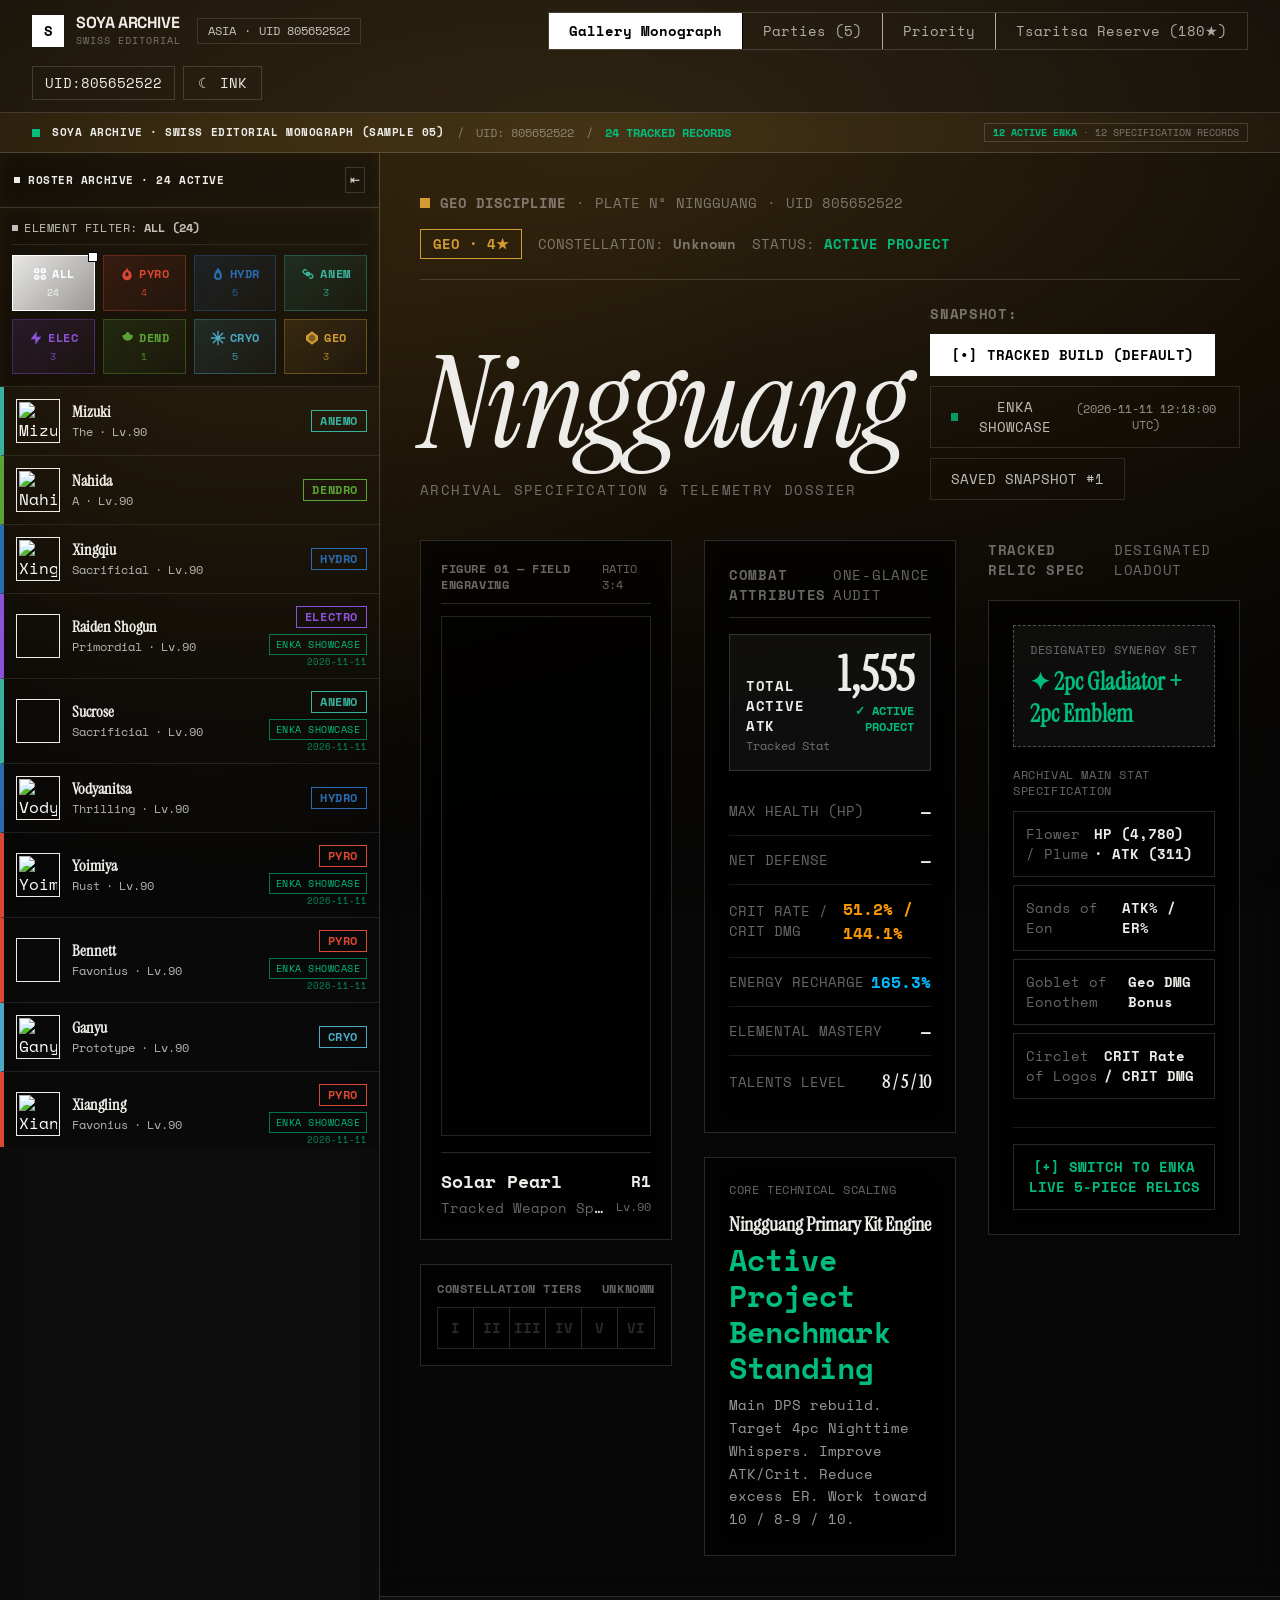
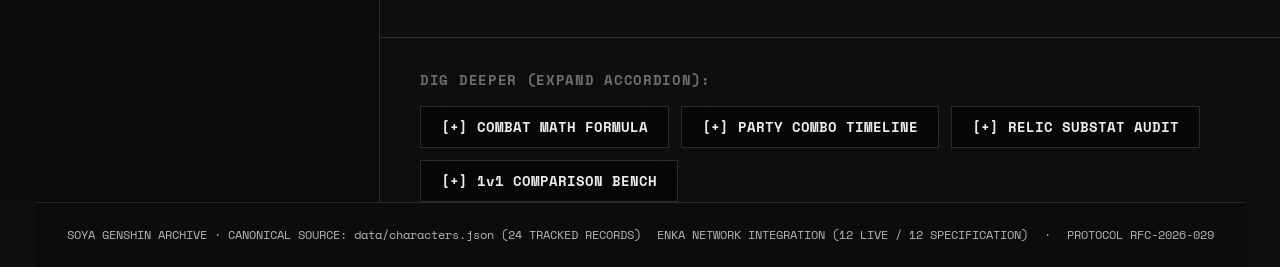
==== commit f560fffc: "fix(genshin): map authentic artwork and avatar icons for Escoffier and Vodyanitsa" ====
--- a/genshin/index.html
+++ b/genshin/index.html
@@ -7,7 +7,7 @@
   <link rel="preconnect" href="https://fonts.googleapis.com">
   <link rel="preconnect" href="https://fonts.gstatic.com" crossorigin>
   <link href="https://fonts.googleapis.com/css2?family=Cinzel:wght@400;600;700&family=Instrument+Serif:ital@0;1&family=Newsreader:ital,opsz,wght@0,6..72,400;0,6..72,600;1,6..72,400&family=Space+Grotesk:wght@300;400;500;600;700&family=Space+Mono:ital,wght@0,400;0,700;1,400&family=Inter:wght@300;400;500;600;700&display=swap" rel="stylesheet">
-  <script type="module" crossorigin src="./assets/index-CorqLlkl.js"></script>
+  <script type="module" crossorigin src="./assets/index-C_LyOBxp.js"></script>
   <link rel="stylesheet" crossorigin href="./assets/index-CAARwCpp.css">
 </head>
 <body class="bg-[#0e0e0e] text-[#ededed] antialiased selection:bg-[#ffffff] selection:text-[#000000]">
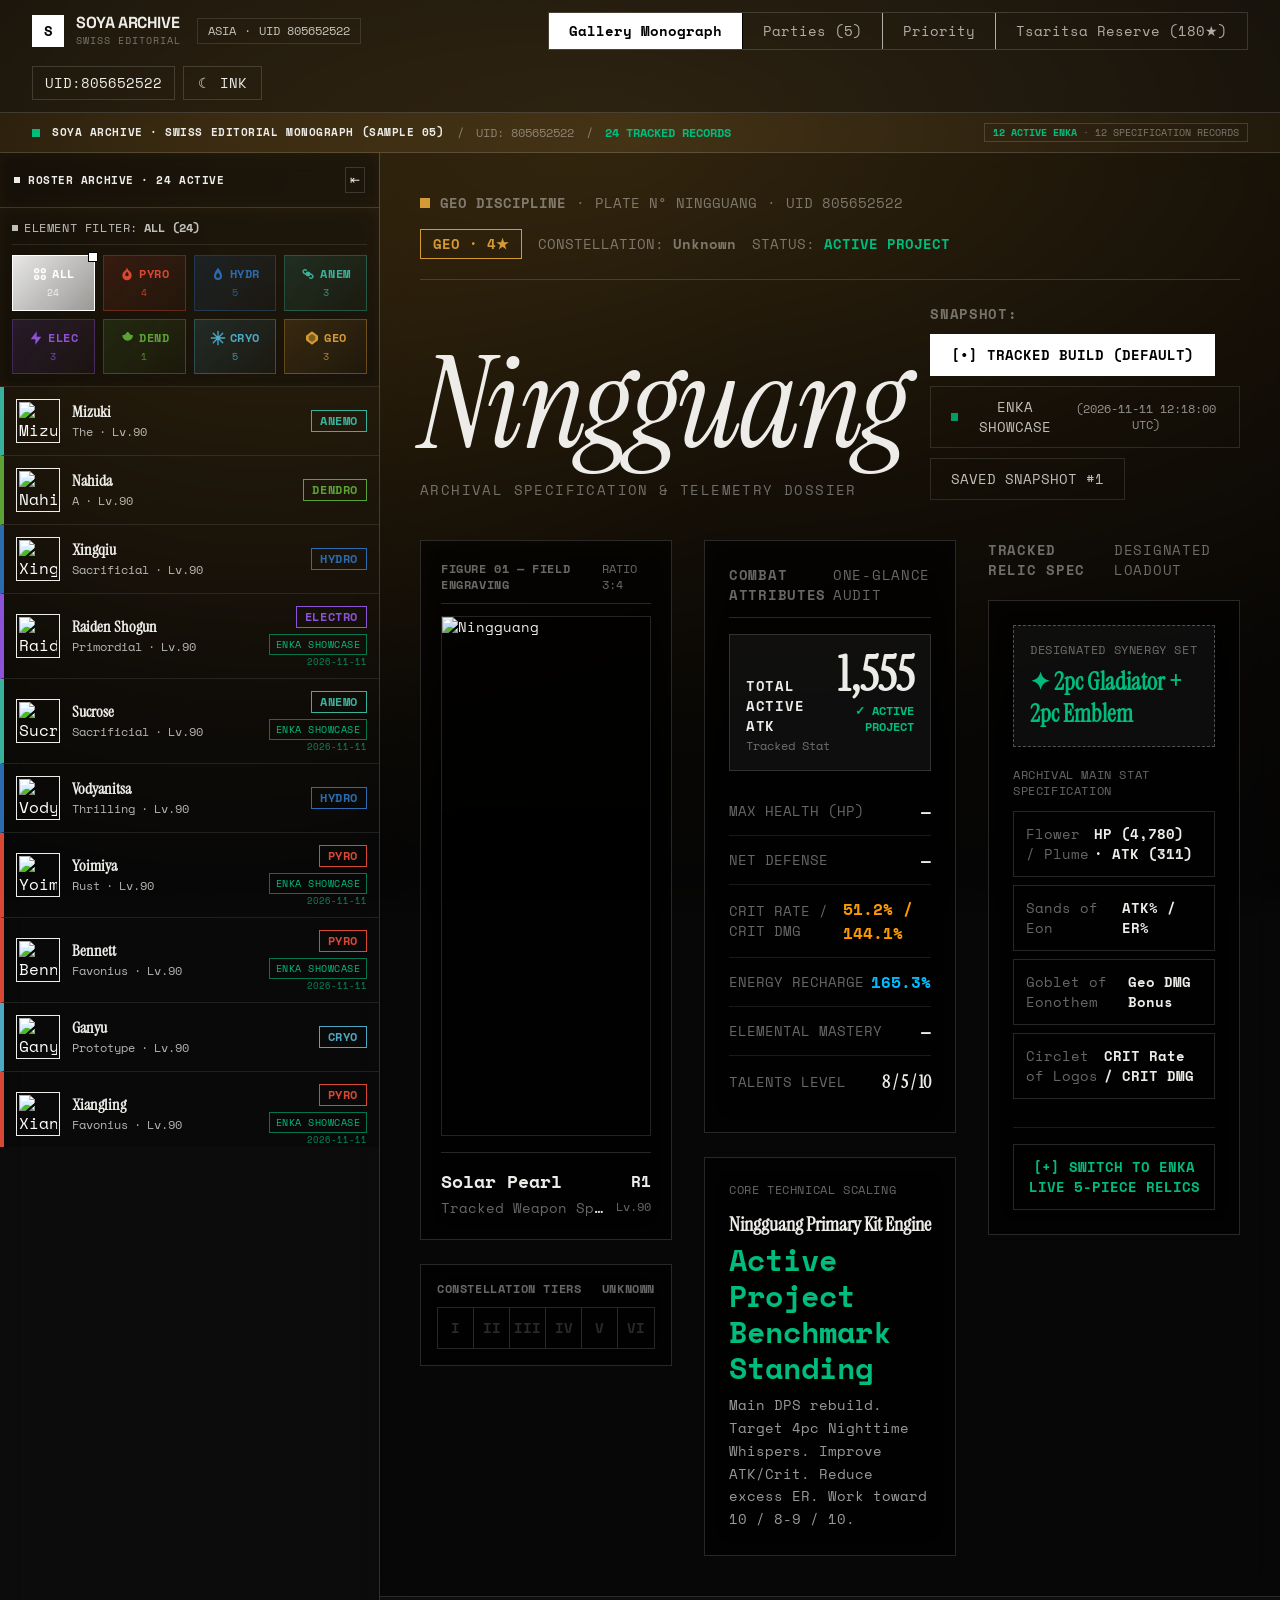
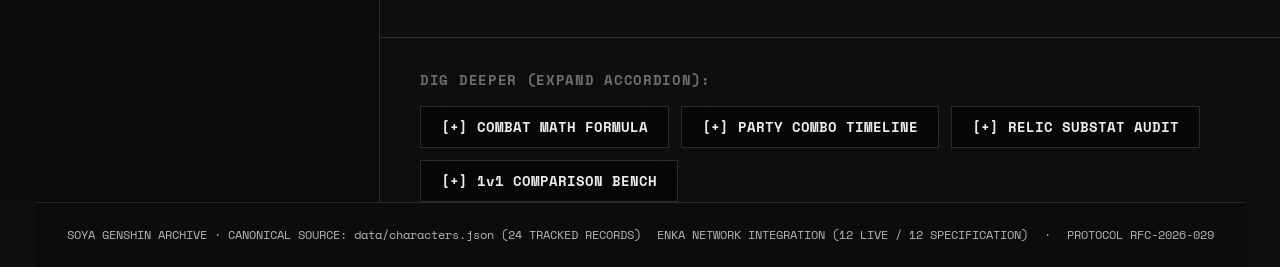
==== commit 5f2489e9: "feat(genshin): add live countdown to Version 7.3 (Dec 16 2026) on Tsaritsa Reserve tab" ====
--- a/genshin/index.html
+++ b/genshin/index.html
@@ -7,8 +7,8 @@
   <link rel="preconnect" href="https://fonts.googleapis.com">
   <link rel="preconnect" href="https://fonts.gstatic.com" crossorigin>
   <link href="https://fonts.googleapis.com/css2?family=Cinzel:wght@400;600;700&family=Instrument+Serif:ital@0;1&family=Newsreader:ital,opsz,wght@0,6..72,400;0,6..72,600;1,6..72,400&family=Space+Grotesk:wght@300;400;500;600;700&family=Space+Mono:ital,wght@0,400;0,700;1,400&family=Inter:wght@300;400;500;600;700&display=swap" rel="stylesheet">
-  <script type="module" crossorigin src="./assets/index-C_LyOBxp.js"></script>
-  <link rel="stylesheet" crossorigin href="./assets/index-CAARwCpp.css">
+  <script type="module" crossorigin src="./assets/index-CK-My4Mg.js"></script>
+  <link rel="stylesheet" crossorigin href="./assets/index-CjFcGyPd.css">
 </head>
 <body class="bg-[#0e0e0e] text-[#ededed] antialiased selection:bg-[#ffffff] selection:text-[#000000]">
   <div id="root"></div>
--- a/genshin/assets/index-CjFcGyPd.css
+++ b/genshin/assets/index-CjFcGyPd.css
@@ -0,0 +1 @@
+@layer properties{@supports (((-webkit-hyphens:none)) and (not (margin-trim:block))) or ((-moz-orient:inline) and (not (color:rgb(from red r g b)))){*,:before,:after,::backdrop{--tw-translate-x:0;--tw-translate-y:0;--tw-translate-z:0;--tw-scale-x:1;--tw-scale-y:1;--tw-scale-z:1;--tw-rotate-x:initial;--tw-rotate-y:initial;--tw-rotate-z:initial;--tw-skew-x:initial;--tw-skew-y:initial;--tw-scrollbar-thumb:#0000;--tw-scrollbar-track:#0000;--tw-space-y-reverse:0;--tw-divide-x-reverse:0;--tw-border-style:solid;--tw-divide-y-reverse:0;--tw-gradient-position:initial;--tw-gradient-from:#0000;--tw-gradient-via:#0000;--tw-gradient-to:#0000;--tw-gradient-stops:initial;--tw-gradient-via-stops:initial;--tw-gradient-from-position:0%;--tw-gradient-via-position:50%;--tw-gradient-to-position:100%;--tw-leading:initial;--tw-font-weight:initial;--tw-tracking:initial;--tw-ordinal:initial;--tw-slashed-zero:initial;--tw-numeric-figure:initial;--tw-numeric-spacing:initial;--tw-numeric-fraction:initial;--tw-shadow:0 0 #0000;--tw-shadow-color:initial;--tw-shadow-alpha:100%;--tw-inset-shadow:0 0 #0000;--tw-inset-shadow-color:initial;--tw-inset-shadow-alpha:100%;--tw-ring-color:initial;--tw-ring-shadow:0 0 #0000;--tw-inset-ring-color:initial;--tw-inset-ring-shadow:0 0 #0000;--tw-ring-inset:initial;--tw-ring-offset-width:0px;--tw-ring-offset-color:#fff;--tw-ring-offset-shadow:0 0 #0000;--tw-blur:initial;--tw-brightness:initial;--tw-contrast:initial;--tw-grayscale:initial;--tw-hue-rotate:initial;--tw-invert:initial;--tw-opacity:initial;--tw-saturate:initial;--tw-sepia:initial;--tw-drop-shadow:initial;--tw-drop-shadow-color:initial;--tw-drop-shadow-alpha:100%;--tw-drop-shadow-size:initial;--tw-backdrop-blur:initial;--tw-backdrop-brightness:initial;--tw-backdrop-contrast:initial;--tw-backdrop-grayscale:initial;--tw-backdrop-hue-rotate:initial;--tw-backdrop-invert:initial;--tw-backdrop-opacity:initial;--tw-backdrop-saturate:initial;--tw-backdrop-sepia:initial;--tw-duration:initial;--tw-ease:initial}}}@layer theme{:root,:host{--font-sans:-apple-system, BlinkMacSystemFont, "Segoe UI", Roboto, "Helvetica Neue", "Noto Sans", Arial, sans-serif, "Apple Color Emoji", "Segoe UI Emoji", "Segoe UI Symbol", "Noto Color Emoji";--font-serif:ui-serif, Georgia, Cambria, "Times New Roman", Times, serif;--font-mono:ui-monospace, SFMono-Regular, Menlo, Monaco, Consolas, "Liberation Mono", "Courier New", monospace;--color-amber-300:oklch(87.9% .169 91.605);--color-amber-400:oklch(82.8% .189 84.429);--color-amber-500:oklch(76.9% .188 70.08);--color-amber-600:oklch(66.6% .179 58.318);--color-amber-800:oklch(47.3% .137 46.201);--color-amber-950:oklch(27.9% .077 45.635);--color-emerald-200:oklch(90.5% .093 164.15);--color-emerald-300:oklch(84.5% .143 164.978);--color-emerald-400:oklch(76.5% .177 163.223);--color-emerald-500:oklch(69.6% .17 162.48);--color-emerald-600:oklch(59.6% .145 163.225);--color-emerald-700:oklch(50.8% .118 165.612);--color-emerald-800:oklch(43.2% .095 166.913);--color-emerald-950:oklch(26.2% .051 172.552);--color-teal-300:oklch(85.5% .138 181.071);--color-teal-400:oklch(77.7% .152 181.912);--color-teal-500:oklch(70.4% .14 182.503);--color-cyan-200:oklch(91.7% .08 205.041);--color-cyan-300:oklch(86.5% .127 207.078);--color-cyan-400:oklch(78.9% .154 211.53);--color-cyan-500:oklch(71.5% .143 215.221);--color-cyan-600:oklch(60.9% .126 221.723);--color-sky-400:oklch(74.6% .16 232.661);--color-blue-300:oklch(80.9% .105 251.813);--color-blue-400:oklch(70.7% .165 254.624);--color-blue-500:oklch(62.3% .214 259.815);--color-purple-300:oklch(82.7% .119 306.383);--color-purple-400:oklch(71.4% .203 305.504);--color-purple-500:oklch(62.7% .265 303.9);--color-rose-300:oklch(81% .117 11.638);--color-rose-400:oklch(71.2% .194 13.428);--color-rose-500:oklch(64.5% .246 16.439);--color-zinc-800:oklch(27.4% .006 286.033);--color-neutral-200:oklch(92.2% 0 none);--color-neutral-800:oklch(26.9% 0 none);--color-black:#000;--color-white:#fff;--spacing:.25rem;--container-lg:32rem;--container-2xl:42rem;--container-3xl:48rem;--text-xs:.75rem;--text-xs--line-height:calc(1 / .75);--text-sm:.875rem;--text-sm--line-height:calc(1.25 / .875);--text-base:1rem;--text-base--line-height: 1.5 ;--text-lg:1.125rem;--text-lg--line-height:calc(1.75 / 1.125);--text-xl:1.25rem;--text-xl--line-height:calc(1.75 / 1.25);--text-2xl:1.5rem;--text-2xl--line-height:calc(2 / 1.5);--text-3xl:1.875rem;--text-3xl--line-height: 1.2 ;--text-4xl:2.25rem;--text-4xl--line-height:calc(2.5 / 2.25);--text-5xl:3rem;--text-5xl--line-height:1;--text-6xl:3.75rem;--text-6xl--line-height:1;--text-7xl:4.5rem;--text-7xl--line-height:1;--text-8xl:6rem;--text-8xl--line-height:1;--text-9xl:8rem;--text-9xl--line-height:1;--font-weight-normal:400;--font-weight-medium:500;--font-weight-semibold:600;--font-weight-bold:700;--font-weight-extrabold:800;--font-weight-black:900;--tracking-tighter:-.05em;--tracking-tight:-.025em;--tracking-wider:.05em;--tracking-widest:.1em;--leading-tight:1.25;--leading-relaxed:1.625;--radius-md:.375rem;--radius-lg:.5rem;--radius-xl:.75rem;--radius-2xl:1rem;--radius-3xl:1.5rem;--drop-shadow-md:0 3px 3px #0000001f;--ease-out:cubic-bezier(0, 0, .2, 1);--animate-pulse:pulse 2s cubic-bezier(.4, 0, .6, 1) infinite;--blur-sm:8px;--blur-md:12px;--blur-xl:24px;--blur-2xl:40px;--blur-3xl:64px;--default-transition-duration:.15s;--default-transition-timing-function:cubic-bezier(.4, 0, .2, 1);--default-font-family:var(--font-sans);--default-mono-font-family:var(--font-mono)}}@layer base{*,:after,:before,::backdrop{box-sizing:border-box;border:0 solid;margin:0;padding:0}::file-selector-button{box-sizing:border-box;border:0 solid;margin:0;padding:0}html,:host{-webkit-text-size-adjust:100%;tab-size:4;line-height:1.5;font-family:var(--default-font-family,-apple-system, BlinkMacSystemFont, "Segoe UI", Roboto, "Helvetica Neue", "Noto Sans", Arial, sans-serif, "Apple Color Emoji", "Segoe UI Emoji", "Segoe UI Symbol", "Noto Color Emoji");font-feature-settings:var(--default-font-feature-settings,normal);font-variation-settings:var(--default-font-variation-settings,normal);-webkit-tap-highlight-color:transparent}hr{height:0;color:inherit;border-top-width:1px}abbr:where([title]){-webkit-text-decoration:underline dotted;text-decoration:underline dotted}h1,h2,h3,h4,h5,h6{font-size:inherit;font-weight:inherit}a{color:inherit;-webkit-text-decoration:inherit;text-decoration:inherit}b,strong{font-weight:bolder}code,kbd,samp,pre{font-family:var(--default-mono-font-family,ui-monospace, SFMono-Regular, Menlo, Monaco, Consolas, "Liberation Mono", "Courier New", monospace);font-feature-settings:var(--default-mono-font-feature-settings,normal);font-variation-settings:var(--default-mono-font-variation-settings,normal);font-size:1em}small{font-size:80%}sub,sup{vertical-align:baseline;font-size:75%;line-height:0;position:relative}sub{bottom:-.25em}sup{top:-.5em}table{text-indent:0;border-color:inherit;border-collapse:collapse}:-moz-focusring:where(:not(iframe)){outline:auto}progress{vertical-align:baseline}summary{display:list-item}ol,ul,menu{list-style:none}img,svg,video,canvas,audio,iframe,embed,object{vertical-align:middle;display:block}img,video{max-width:100%;height:auto}button,input,select,optgroup,textarea{font:inherit;font-feature-settings:inherit;font-variation-settings:inherit;letter-spacing:inherit;color:inherit;opacity:1;background-color:#0000;border-radius:0}::file-selector-button{font:inherit;font-feature-settings:inherit;font-variation-settings:inherit;letter-spacing:inherit;color:inherit;opacity:1;background-color:#0000;border-radius:0}:where(select:is([multiple],[size])) optgroup{font-weight:bolder}:where(select:is([multiple],[size])) optgroup option{padding-inline-start:20px}::file-selector-button{margin-inline-end:4px}::placeholder{opacity:1}@supports (not ((-webkit-appearance:-apple-pay-button))) or (contain-intrinsic-size:1px){::placeholder{color:currentColor}@supports (color:color-mix(in lab,red,red)){::placeholder{color:color-mix(in oklab,currentcolor 50%,transparent)}}}textarea{resize:vertical}::-webkit-search-decoration{-webkit-appearance:none}::-webkit-date-and-time-value{min-height:1lh;text-align:inherit}::-webkit-datetime-edit{display:inline-flex}::-webkit-datetime-edit-fields-wrapper{padding:0}::-webkit-datetime-edit{padding-block:0}::-webkit-datetime-edit-year-field{padding-block:0}::-webkit-datetime-edit-month-field{padding-block:0}::-webkit-datetime-edit-day-field{padding-block:0}::-webkit-datetime-edit-hour-field{padding-block:0}::-webkit-datetime-edit-minute-field{padding-block:0}::-webkit-datetime-edit-second-field{padding-block:0}::-webkit-datetime-edit-millisecond-field{padding-block:0}::-webkit-datetime-edit-meridiem-field{padding-block:0}::-webkit-calendar-picker-indicator{line-height:1}:-moz-ui-invalid{box-shadow:none}button,input:where([type=button],[type=reset],[type=submit]){appearance:button}::file-selector-button{appearance:button}::-webkit-inner-spin-button{height:auto}::-webkit-outer-spin-button{height:auto}[hidden]:where(:not([hidden=until-found])){display:none!important}:root{--font-serif:"Instrument Serif", Georgia, serif;--font-newsreader:"Newsreader", Georgia, serif;--font-grotesk:"Space Grotesk", -apple-system, sans-serif;--font-mono:"Space Mono", "Courier New", monospace;--font-sans:"Inter", -apple-system, sans-serif}body{font-family:var(--font-sans);color:#ededed;-webkit-font-smoothing:antialiased;-moz-osx-font-smoothing:grayscale;background-color:#0c0c0c;margin:0}*{box-shadow:none!important;border-radius:0!important}}@layer components;@layer utilities{.pointer-events-none{pointer-events:none}.collapse{visibility:collapse}.absolute{position:absolute}.fixed{position:fixed}.relative{position:relative}.static{position:static}.sticky{position:sticky}.inset-0{inset:0}.-top-0\.5{top:calc(var(--spacing) * -.5)}.-top-1{top:calc(var(--spacing) * -1)}.-top-40{top:calc(var(--spacing) * -40)}.top-0{top:0}.top-1\/2{top:50%}.top-2{top:calc(var(--spacing) * 2)}.top-4{top:calc(var(--spacing) * 4)}.-right-0\.5{right:calc(var(--spacing) * -.5)}.-right-1{right:calc(var(--spacing) * -1)}.-right-40{right:calc(var(--spacing) * -40)}.right-2{right:calc(var(--spacing) * 2)}.right-2\.5{right:calc(var(--spacing) * 2.5)}.right-3{right:calc(var(--spacing) * 3)}.right-4{right:calc(var(--spacing) * 4)}.-bottom-1\.5{bottom:calc(var(--spacing) * -1.5)}.-bottom-2{bottom:calc(var(--spacing) * -2)}.-bottom-40{bottom:calc(var(--spacing) * -40)}.bottom-2{bottom:calc(var(--spacing) * 2)}.bottom-3{bottom:calc(var(--spacing) * 3)}.-left-40{left:calc(var(--spacing) * -40)}.left-2{left:calc(var(--spacing) * 2)}.left-3{left:calc(var(--spacing) * 3)}.left-4{left:calc(var(--spacing) * 4)}.-z-10{z-index:-10}.z-10{z-index:10}.z-20{z-index:20}.z-50{z-index:50}.mx-2{margin-inline:calc(var(--spacing) * 2)}.mx-auto{margin-inline:auto}.my-1{margin-block:var(--spacing)}.my-4{margin-block:calc(var(--spacing) * 4)}.-mt-2{margin-top:calc(var(--spacing) * -2)}.mt-0\.5{margin-top:calc(var(--spacing) * .5)}.mt-1{margin-top:var(--spacing)}.mt-1\.5{margin-top:calc(var(--spacing) * 1.5)}.mt-2{margin-top:calc(var(--spacing) * 2)}.mt-3{margin-top:calc(var(--spacing) * 3)}.mt-4{margin-top:calc(var(--spacing) * 4)}.mt-6{margin-top:calc(var(--spacing) * 6)}.mt-8{margin-top:calc(var(--spacing) * 8)}.mt-10{margin-top:calc(var(--spacing) * 10)}.mt-auto{margin-top:auto}.mr-1{margin-right:var(--spacing)}.mr-1\.5{margin-right:calc(var(--spacing) * 1.5)}.mb-1{margin-bottom:var(--spacing)}.mb-1\.5{margin-bottom:calc(var(--spacing) * 1.5)}.mb-2{margin-bottom:calc(var(--spacing) * 2)}.mb-2\.5{margin-bottom:calc(var(--spacing) * 2.5)}.mb-3{margin-bottom:calc(var(--spacing) * 3)}.mb-4{margin-bottom:calc(var(--spacing) * 4)}.mb-6{margin-bottom:calc(var(--spacing) * 6)}.mb-8{margin-bottom:calc(var(--spacing) * 8)}.mb-10{margin-bottom:calc(var(--spacing) * 10)}.mb-16{margin-bottom:calc(var(--spacing) * 16)}.ml-1{margin-left:var(--spacing)}.ml-2{margin-left:calc(var(--spacing) * 2)}.line-clamp-2{-webkit-line-clamp:2;-webkit-box-orient:vertical;display:-webkit-box;overflow:hidden}.block{display:block}.flex{display:flex}.grid{display:grid}.hidden{display:none}.inline-block{display:inline-block}.aspect-\[3\/4\]{aspect-ratio:3/4}.h-1\.5{height:calc(var(--spacing) * 1.5)}.h-2{height:calc(var(--spacing) * 2)}.h-2\.5{height:calc(var(--spacing) * 2.5)}.h-3{height:calc(var(--spacing) * 3)}.h-3\.5{height:calc(var(--spacing) * 3.5)}.h-4{height:calc(var(--spacing) * 4)}.h-5{height:calc(var(--spacing) * 5)}.h-6{height:calc(var(--spacing) * 6)}.h-7{height:calc(var(--spacing) * 7)}.h-8{height:calc(var(--spacing) * 8)}.h-9{height:calc(var(--spacing) * 9)}.h-10{height:calc(var(--spacing) * 10)}.h-11{height:calc(var(--spacing) * 11)}.h-14{height:calc(var(--spacing) * 14)}.h-16{height:calc(var(--spacing) * 16)}.h-64{height:calc(var(--spacing) * 64)}.h-96{height:calc(var(--spacing) * 96)}.h-\[1px\]{height:1px}.h-\[3px\]{height:3px}.h-\[440px\]{height:440px}.h-\[480px\]{height:480px}.h-\[520px\]{height:520px}.h-full{height:100%}.max-h-\[calc\(100vh-140px\)\]{max-height:calc(100vh - 140px)}.min-h-\[64px\]{min-height:64px}.min-h-\[460px\]{min-height:460px}.min-h-\[calc\(100vh-49px\)\]{min-height:calc(100vh - 49px)}.min-h-screen{min-height:100vh}.w-1{width:var(--spacing)}.w-1\.5{width:calc(var(--spacing) * 1.5)}.w-2{width:calc(var(--spacing) * 2)}.w-2\.5{width:calc(var(--spacing) * 2.5)}.w-3{width:calc(var(--spacing) * 3)}.w-3\.5{width:calc(var(--spacing) * 3.5)}.w-4{width:calc(var(--spacing) * 4)}.w-5{width:calc(var(--spacing) * 5)}.w-7{width:calc(var(--spacing) * 7)}.w-8{width:calc(var(--spacing) * 8)}.w-9{width:calc(var(--spacing) * 9)}.w-10{width:calc(var(--spacing) * 10)}.w-11{width:calc(var(--spacing) * 11)}.w-14{width:calc(var(--spacing) * 14)}.w-16{width:calc(var(--spacing) * 16)}.w-36{width:calc(var(--spacing) * 36)}.w-96{width:calc(var(--spacing) * 96)}.w-full{width:100%}.max-w-2xl{max-width:var(--container-2xl)}.max-w-3xl{max-width:var(--container-3xl)}.max-w-\[360px\]{max-width:360px}.max-w-\[1360px\]{max-width:1360px}.max-w-\[1400px\]{max-width:1400px}.max-w-\[1720px\]{max-width:1720px}.max-w-full{max-width:100%}.max-w-lg{max-width:var(--container-lg)}.min-w-0{min-width:0}.flex-1{flex:1}.shrink-0{flex-shrink:0}.border-collapse{border-collapse:collapse}.-translate-y-1\/2{--tw-translate-y: -50% ;translate:var(--tw-translate-x) var(--tw-translate-y)}.scale-105{--tw-scale-x:105%;--tw-scale-y:105%;--tw-scale-z:105%;scale:var(--tw-scale-x) var(--tw-scale-y)}.scale-\[1\.03\]{scale:1.03}.rotate-180{rotate:180deg}.transform{transform:var(--tw-rotate-x, ) var(--tw-rotate-y, ) var(--tw-rotate-z, ) var(--tw-skew-x, ) var(--tw-skew-y, )}.animate-pulse{animation:var(--animate-pulse)}.cursor-default{cursor:default}.scrollbar-none{scrollbar-width:none}.scrollbar-thin{scrollbar-width:thin}.scrollbar-thumb-white\/10{--tw-scrollbar-thumb:#ffffff1a}@supports (color:color-mix(in lab,red,red)){.scrollbar-thumb-white\/10{--tw-scrollbar-thumb:color-mix(in oklab, var(--color-white) 10%, transparent)}}.scrollbar-thumb-white\/10{scrollbar-color:var(--tw-scrollbar-thumb) var(--tw-scrollbar-track)}.scrollbar-track-transparent{--tw-scrollbar-track:transparent;scrollbar-color:var(--tw-scrollbar-thumb) var(--tw-scrollbar-track)}.grid-cols-1{grid-template-columns:repeat(1,minmax(0,1fr))}.grid-cols-2{grid-template-columns:repeat(2,minmax(0,1fr))}.grid-cols-4{grid-template-columns:repeat(4,minmax(0,1fr))}.grid-cols-6{grid-template-columns:repeat(6,minmax(0,1fr))}.flex-col{flex-direction:column}.flex-wrap{flex-wrap:wrap}.items-baseline{align-items:baseline}.items-center{align-items:center}.items-end{align-items:flex-end}.items-start{align-items:flex-start}.justify-between{justify-content:space-between}.justify-center{justify-content:center}.justify-end{justify-content:flex-end}.gap-0{gap:0}.gap-0\.5{gap:calc(var(--spacing) * .5)}.gap-1{gap:var(--spacing)}.gap-1\.5{gap:calc(var(--spacing) * 1.5)}.gap-2{gap:calc(var(--spacing) * 2)}.gap-2\.5{gap:calc(var(--spacing) * 2.5)}.gap-3{gap:calc(var(--spacing) * 3)}.gap-4{gap:calc(var(--spacing) * 4)}.gap-5{gap:calc(var(--spacing) * 5)}.gap-6{gap:calc(var(--spacing) * 6)}.gap-8{gap:calc(var(--spacing) * 8)}.gap-10{gap:calc(var(--spacing) * 10)}.gap-12{gap:calc(var(--spacing) * 12)}:where(.space-y-1>:not(:last-child)){--tw-space-y-reverse:0;margin-block-start:calc(var(--spacing) * var(--tw-space-y-reverse));margin-block-end:calc(var(--spacing) * calc(1 - var(--tw-space-y-reverse)))}:where(.space-y-1\.5>:not(:last-child)){--tw-space-y-reverse:0;margin-block-start:calc(calc(var(--spacing) * 1.5) * var(--tw-space-y-reverse));margin-block-end:calc(calc(var(--spacing) * 1.5) * calc(1 - var(--tw-space-y-reverse)))}:where(.space-y-2>:not(:last-child)){--tw-space-y-reverse:0;margin-block-start:calc(calc(var(--spacing) * 2) * var(--tw-space-y-reverse));margin-block-end:calc(calc(var(--spacing) * 2) * calc(1 - var(--tw-space-y-reverse)))}:where(.space-y-3>:not(:last-child)){--tw-space-y-reverse:0;margin-block-start:calc(calc(var(--spacing) * 3) * var(--tw-space-y-reverse));margin-block-end:calc(calc(var(--spacing) * 3) * calc(1 - var(--tw-space-y-reverse)))}:where(.space-y-4>:not(:last-child)){--tw-space-y-reverse:0;margin-block-start:calc(calc(var(--spacing) * 4) * var(--tw-space-y-reverse));margin-block-end:calc(calc(var(--spacing) * 4) * calc(1 - var(--tw-space-y-reverse)))}:where(.space-y-6>:not(:last-child)){--tw-space-y-reverse:0;margin-block-start:calc(calc(var(--spacing) * 6) * var(--tw-space-y-reverse));margin-block-end:calc(calc(var(--spacing) * 6) * calc(1 - var(--tw-space-y-reverse)))}:where(.space-y-8>:not(:last-child)){--tw-space-y-reverse:0;margin-block-start:calc(calc(var(--spacing) * 8) * var(--tw-space-y-reverse));margin-block-end:calc(calc(var(--spacing) * 8) * calc(1 - var(--tw-space-y-reverse)))}.gap-x-3{column-gap:calc(var(--spacing) * 3)}.gap-x-4{column-gap:calc(var(--spacing) * 4)}.gap-x-5{column-gap:calc(var(--spacing) * 5)}.gap-x-8{column-gap:calc(var(--spacing) * 8)}.gap-y-0\.5{row-gap:calc(var(--spacing) * .5)}.gap-y-1{row-gap:var(--spacing)}.gap-y-1\.5{row-gap:calc(var(--spacing) * 1.5)}.gap-y-3{row-gap:calc(var(--spacing) * 3)}:where(.divide-x>:not(:last-child)){--tw-divide-x-reverse:0;border-inline-style:var(--tw-border-style);border-inline-start-width:calc(1px * var(--tw-divide-x-reverse));border-inline-end-width:calc(1px * calc(1 - var(--tw-divide-x-reverse)))}:where(.divide-y>:not(:last-child)){--tw-divide-y-reverse:0;border-bottom-style:var(--tw-border-style);border-top-style:var(--tw-border-style);border-top-width:calc(1px * var(--tw-divide-y-reverse));border-bottom-width:calc(1px * calc(1 - var(--tw-divide-y-reverse)))}:where(.divide-\[\#E2E0D8\]>:not(:last-child)){border-color:#e2e0d8}:where(.divide-current>:not(:last-child)),:where(.divide-current\/10>:not(:last-child)){border-color:currentColor}@supports (color:color-mix(in lab,red,red)){:where(.divide-current\/10>:not(:last-child)){border-color:color-mix(in oklab,currentcolor 10%,transparent)}}:where(.divide-white\/5>:not(:last-child)){border-color:#ffffff0d}@supports (color:color-mix(in lab,red,red)){:where(.divide-white\/5>:not(:last-child)){border-color:color-mix(in oklab,var(--color-white) 5%,transparent)}}:where(.divide-white\/10>:not(:last-child)){border-color:#ffffff1a}@supports (color:color-mix(in lab,red,red)){:where(.divide-white\/10>:not(:last-child)){border-color:color-mix(in oklab,var(--color-white) 10%,transparent)}}:where(.divide-white\/15>:not(:last-child)){border-color:#ffffff26}@supports (color:color-mix(in lab,red,red)){:where(.divide-white\/15>:not(:last-child)){border-color:color-mix(in oklab,var(--color-white) 15%,transparent)}}.truncate{text-overflow:ellipsis;white-space:nowrap;overflow:hidden}.overflow-hidden{overflow:hidden}.overflow-x-auto{overflow-x:auto}.overflow-y-auto{overflow-y:auto}.rounded{border-radius:.25rem}.rounded-2xl{border-radius:var(--radius-2xl)}.rounded-3xl{border-radius:var(--radius-3xl)}.rounded-full{border-radius:2147483647px}.rounded-lg{border-radius:var(--radius-lg)}.rounded-md{border-radius:var(--radius-md)}.rounded-xl{border-radius:var(--radius-xl)}.border{border-style:var(--tw-border-style);border-width:1px}.border-2{border-style:var(--tw-border-style);border-width:2px}.border-t{border-top-style:var(--tw-border-style);border-top-width:1px}.border-r{border-right-style:var(--tw-border-style);border-right-width:1px}.border-b{border-bottom-style:var(--tw-border-style);border-bottom-width:1px}.border-b-2{border-bottom-style:var(--tw-border-style);border-bottom-width:2px}.border-l-2{border-left-style:var(--tw-border-style);border-left-width:2px}.border-dashed{--tw-border-style:dashed;border-style:dashed}.border-dotted{--tw-border-style:dotted;border-style:dotted}.border-\[\#2A2F35\]{border-color:#2a2f35}.border-\[\#2B6CB0\]{border-color:#2b6cb0}.border-\[\#2B2824\]{border-color:#2b2824}.border-\[\#4DA8C4\]{border-color:#4da8c4}.border-\[\#5CA336\]{border-color:#5ca336}.border-\[\#8C52D9\]{border-color:#8c52d9}.border-\[\#38B29C\]{border-color:#38b29c}.border-\[\#23262A\]{border-color:#23262a}.border-\[\#121212\]{border-color:#121212}.border-\[\#121212\]\/20{border-color:#12121233}.border-\[\#BC3825\]{border-color:#bc3825}.border-\[\#D5D3CC\]{border-color:#d5d3cc}.border-\[\#D8D5CC\]{border-color:#d8d5cc}.border-\[\#D49B35\]{border-color:#d49b35}.border-\[\#D94834\]{border-color:#d94834}.border-\[\#DDD9CE\]{border-color:#ddd9ce}.border-\[\#EAE5DB\]\/20{border-color:#eae5db33}.border-amber-300{border-color:var(--color-amber-300)}.border-amber-400{border-color:var(--color-amber-400)}.border-amber-400\/40{border-color:#fcbb0066}@supports (color:color-mix(in lab,red,red)){.border-amber-400\/40{border-color:color-mix(in oklab,var(--color-amber-400) 40%,transparent)}}.border-amber-500{border-color:var(--color-amber-500)}.border-amber-500\/20{border-color:#f99c0033}@supports (color:color-mix(in lab,red,red)){.border-amber-500\/20{border-color:color-mix(in oklab,var(--color-amber-500) 20%,transparent)}}.border-amber-500\/30{border-color:#f99c004d}@supports (color:color-mix(in lab,red,red)){.border-amber-500\/30{border-color:color-mix(in oklab,var(--color-amber-500) 30%,transparent)}}.border-amber-500\/40{border-color:#f99c0066}@supports (color:color-mix(in lab,red,red)){.border-amber-500\/40{border-color:color-mix(in oklab,var(--color-amber-500) 40%,transparent)}}.border-amber-600{border-color:var(--color-amber-600)}.border-black{border-color:var(--color-black)}.border-black\/50{border-color:#00000080}@supports (color:color-mix(in lab,red,red)){.border-black\/50{border-color:color-mix(in oklab,var(--color-black) 50%,transparent)}}.border-blue-500\/30{border-color:#3080ff4d}@supports (color:color-mix(in lab,red,red)){.border-blue-500\/30{border-color:color-mix(in oklab,var(--color-blue-500) 30%,transparent)}}.border-blue-500\/40{border-color:#3080ff66}@supports (color:color-mix(in lab,red,red)){.border-blue-500\/40{border-color:color-mix(in oklab,var(--color-blue-500) 40%,transparent)}}.border-current,.border-current\/10{border-color:currentColor}@supports (color:color-mix(in lab,red,red)){.border-current\/10{border-color:color-mix(in oklab,currentcolor 10%,transparent)}}.border-current\/15{border-color:currentColor}@supports (color:color-mix(in lab,red,red)){.border-current\/15{border-color:color-mix(in oklab,currentcolor 15%,transparent)}}.border-current\/30{border-color:currentColor}@supports (color:color-mix(in lab,red,red)){.border-current\/30{border-color:color-mix(in oklab,currentcolor 30%,transparent)}}.border-cyan-400{border-color:var(--color-cyan-400)}.border-cyan-400\/30{border-color:#00d2ef4d}@supports (color:color-mix(in lab,red,red)){.border-cyan-400\/30{border-color:color-mix(in oklab,var(--color-cyan-400) 30%,transparent)}}.border-cyan-500\/30{border-color:#00b7d74d}@supports (color:color-mix(in lab,red,red)){.border-cyan-500\/30{border-color:color-mix(in oklab,var(--color-cyan-500) 30%,transparent)}}.border-cyan-500\/40{border-color:#00b7d766}@supports (color:color-mix(in lab,red,red)){.border-cyan-500\/40{border-color:color-mix(in oklab,var(--color-cyan-500) 40%,transparent)}}.border-cyan-600{border-color:var(--color-cyan-600)}.border-cyan-600\/40{border-color:#0092b566}@supports (color:color-mix(in lab,red,red)){.border-cyan-600\/40{border-color:color-mix(in oklab,var(--color-cyan-600) 40%,transparent)}}.border-emerald-400{border-color:var(--color-emerald-400)}.border-emerald-500{border-color:var(--color-emerald-500)}.border-emerald-500\/30{border-color:#00bb7f4d}@supports (color:color-mix(in lab,red,red)){.border-emerald-500\/30{border-color:color-mix(in oklab,var(--color-emerald-500) 30%,transparent)}}.border-emerald-500\/40{border-color:#00bb7f66}@supports (color:color-mix(in lab,red,red)){.border-emerald-500\/40{border-color:color-mix(in oklab,var(--color-emerald-500) 40%,transparent)}}.border-emerald-500\/60{border-color:#00bb7f99}@supports (color:color-mix(in lab,red,red)){.border-emerald-500\/60{border-color:color-mix(in oklab,var(--color-emerald-500) 60%,transparent)}}.border-emerald-600{border-color:var(--color-emerald-600)}.border-purple-500\/30{border-color:#ac4bff4d}@supports (color:color-mix(in lab,red,red)){.border-purple-500\/30{border-color:color-mix(in oklab,var(--color-purple-500) 30%,transparent)}}.border-purple-500\/40{border-color:#ac4bff66}@supports (color:color-mix(in lab,red,red)){.border-purple-500\/40{border-color:color-mix(in oklab,var(--color-purple-500) 40%,transparent)}}.border-rose-500\/30{border-color:#ff23574d}@supports (color:color-mix(in lab,red,red)){.border-rose-500\/30{border-color:color-mix(in oklab,var(--color-rose-500) 30%,transparent)}}.border-rose-500\/40{border-color:#ff235766}@supports (color:color-mix(in lab,red,red)){.border-rose-500\/40{border-color:color-mix(in oklab,var(--color-rose-500) 40%,transparent)}}.border-teal-500\/30{border-color:#00baa74d}@supports (color:color-mix(in lab,red,red)){.border-teal-500\/30{border-color:color-mix(in oklab,var(--color-teal-500) 30%,transparent)}}.border-teal-500\/40{border-color:#00baa766}@supports (color:color-mix(in lab,red,red)){.border-teal-500\/40{border-color:color-mix(in oklab,var(--color-teal-500) 40%,transparent)}}.border-white{border-color:var(--color-white)}.border-white\/5{border-color:#ffffff0d}@supports (color:color-mix(in lab,red,red)){.border-white\/5{border-color:color-mix(in oklab,var(--color-white) 5%,transparent)}}.border-white\/10{border-color:#ffffff1a}@supports (color:color-mix(in lab,red,red)){.border-white\/10{border-color:color-mix(in oklab,var(--color-white) 10%,transparent)}}.border-white\/15{border-color:#ffffff26}@supports (color:color-mix(in lab,red,red)){.border-white\/15{border-color:color-mix(in oklab,var(--color-white) 15%,transparent)}}.border-white\/20{border-color:#fff3}@supports (color:color-mix(in lab,red,red)){.border-white\/20{border-color:color-mix(in oklab,var(--color-white) 20%,transparent)}}.border-white\/30{border-color:#ffffff4d}@supports (color:color-mix(in lab,red,red)){.border-white\/30{border-color:color-mix(in oklab,var(--color-white) 30%,transparent)}}.border-white\/50{border-color:#ffffff80}@supports (color:color-mix(in lab,red,red)){.border-white\/50{border-color:color-mix(in oklab,var(--color-white) 50%,transparent)}}.bg-\[\#0A0A0A\]{background-color:#0a0a0a}.bg-\[\#0A0A0A\]\/30{background-color:#0a0a0a4d}.bg-\[\#0A0A0A\]\/35{background-color:#0a0a0a59}.bg-\[\#0A0A0A\]\/40{background-color:#0a0a0a66}.bg-\[\#0A0A0A\]\/60{background-color:#0a0a0a99}.bg-\[\#0D0E11\]{background-color:#0d0e11}.bg-\[\#0F1012\]{background-color:#0f1012}.bg-\[\#0e0e0e\]{background-color:#0e0e0e}.bg-\[\#2B6CB0\]\/10{background-color:#2b6cb01a}.bg-\[\#2B6CB0\]\/20{background-color:#2b6cb033}.bg-\[\#4DA8C4\]\/10{background-color:#4da8c41a}.bg-\[\#4DA8C4\]\/20{background-color:#4da8c433}.bg-\[\#5CA336\]\/10{background-color:#5ca3361a}.bg-\[\#5CA336\]\/20{background-color:#5ca33633}.bg-\[\#8C52D9\]\/10{background-color:#8c52d91a}.bg-\[\#8C52D9\]\/20{background-color:#8c52d933}.bg-\[\#38B29C\]\/10{background-color:#38b29c1a}.bg-\[\#38B29C\]\/20{background-color:#38b29c33}.bg-\[\#14171A\]{background-color:#14171a}.bg-\[\#080808\]{background-color:#080808}.bg-\[\#111111\]{background-color:#111}.bg-\[\#161513\]{background-color:#161513}.bg-\[\#181818\]{background-color:#181818}.bg-\[\#BC3825\]{background-color:#bc3825}.bg-\[\#D0021B\]{background-color:#d0021b}.bg-\[\#D49B35\]\/10{background-color:#d49b351a}.bg-\[\#D49B35\]\/20{background-color:#d49b3533}.bg-\[\#D94834\]\/10{background-color:#d948341a}.bg-\[\#D94834\]\/20{background-color:#d9483433}.bg-\[\#E5A823\]{background-color:#e5a823}.bg-\[\#EAE7DF\]\/70{background-color:#eae7dfb3}.bg-\[\#EAE8E1\]{background-color:#eae8e1}.bg-\[\#EFECE4\]\/60{background-color:#efece499}.bg-\[\#F4F2EC\]{background-color:#f4f2ec}.bg-\[\#F4F2EC\]\/40{background-color:#f4f2ec66}.bg-\[\#F4F2EC\]\/60{background-color:#f4f2ec99}.bg-\[\#F4F2EC\]\/75{background-color:#f4f2ecbf}.bg-\[\#F4F2EC\]\/80{background-color:#f4f2eccc}.bg-\[\#F9F8F5\]\/60{background-color:#f9f8f599}.bg-\[\#F9F8F6\]{background-color:#f9f8f6}.bg-\[\#FFFFFF\]{background-color:#fff}.bg-amber-500{background-color:var(--color-amber-500)}.bg-amber-500\/10{background-color:#f99c001a}@supports (color:color-mix(in lab,red,red)){.bg-amber-500\/10{background-color:color-mix(in oklab,var(--color-amber-500) 10%,transparent)}}.bg-amber-500\/20{background-color:#f99c0033}@supports (color:color-mix(in lab,red,red)){.bg-amber-500\/20{background-color:color-mix(in oklab,var(--color-amber-500) 20%,transparent)}}.bg-amber-950\/80{background-color:#461901cc}@supports (color:color-mix(in lab,red,red)){.bg-amber-950\/80{background-color:color-mix(in oklab,var(--color-amber-950) 80%,transparent)}}.bg-black{background-color:var(--color-black)}.bg-black\/5{background-color:#0000000d}@supports (color:color-mix(in lab,red,red)){.bg-black\/5{background-color:color-mix(in oklab,var(--color-black) 5%,transparent)}}.bg-black\/20{background-color:#0003}@supports (color:color-mix(in lab,red,red)){.bg-black\/20{background-color:color-mix(in oklab,var(--color-black) 20%,transparent)}}.bg-black\/25{background-color:#00000040}@supports (color:color-mix(in lab,red,red)){.bg-black\/25{background-color:color-mix(in oklab,var(--color-black) 25%,transparent)}}.bg-black\/30{background-color:#0000004d}@supports (color:color-mix(in lab,red,red)){.bg-black\/30{background-color:color-mix(in oklab,var(--color-black) 30%,transparent)}}.bg-black\/40{background-color:#0006}@supports (color:color-mix(in lab,red,red)){.bg-black\/40{background-color:color-mix(in oklab,var(--color-black) 40%,transparent)}}.bg-black\/50{background-color:#00000080}@supports (color:color-mix(in lab,red,red)){.bg-black\/50{background-color:color-mix(in oklab,var(--color-black) 50%,transparent)}}.bg-black\/60{background-color:#0009}@supports (color:color-mix(in lab,red,red)){.bg-black\/60{background-color:color-mix(in oklab,var(--color-black) 60%,transparent)}}.bg-black\/70{background-color:#000000b3}@supports (color:color-mix(in lab,red,red)){.bg-black\/70{background-color:color-mix(in oklab,var(--color-black) 70%,transparent)}}.bg-black\/80{background-color:#000c}@supports (color:color-mix(in lab,red,red)){.bg-black\/80{background-color:color-mix(in oklab,var(--color-black) 80%,transparent)}}.bg-blue-500\/10{background-color:#3080ff1a}@supports (color:color-mix(in lab,red,red)){.bg-blue-500\/10{background-color:color-mix(in oklab,var(--color-blue-500) 10%,transparent)}}.bg-blue-500\/20{background-color:#3080ff33}@supports (color:color-mix(in lab,red,red)){.bg-blue-500\/20{background-color:color-mix(in oklab,var(--color-blue-500) 20%,transparent)}}.bg-current,.bg-current\/5{background-color:currentColor}@supports (color:color-mix(in lab,red,red)){.bg-current\/5{background-color:color-mix(in oklab,currentcolor 5%,transparent)}}.bg-cyan-500\/10{background-color:#00b7d71a}@supports (color:color-mix(in lab,red,red)){.bg-cyan-500\/10{background-color:color-mix(in oklab,var(--color-cyan-500) 10%,transparent)}}.bg-cyan-500\/20{background-color:#00b7d733}@supports (color:color-mix(in lab,red,red)){.bg-cyan-500\/20{background-color:color-mix(in oklab,var(--color-cyan-500) 20%,transparent)}}.bg-emerald-500{background-color:var(--color-emerald-500)}.bg-emerald-500\/10{background-color:#00bb7f1a}@supports (color:color-mix(in lab,red,red)){.bg-emerald-500\/10{background-color:color-mix(in oklab,var(--color-emerald-500) 10%,transparent)}}.bg-emerald-500\/20{background-color:#00bb7f33}@supports (color:color-mix(in lab,red,red)){.bg-emerald-500\/20{background-color:color-mix(in oklab,var(--color-emerald-500) 20%,transparent)}}.bg-emerald-950\/20{background-color:#002c2233}@supports (color:color-mix(in lab,red,red)){.bg-emerald-950\/20{background-color:color-mix(in oklab,var(--color-emerald-950) 20%,transparent)}}.bg-emerald-950\/80{background-color:#002c22cc}@supports (color:color-mix(in lab,red,red)){.bg-emerald-950\/80{background-color:color-mix(in oklab,var(--color-emerald-950) 80%,transparent)}}.bg-purple-500\/10{background-color:#ac4bff1a}@supports (color:color-mix(in lab,red,red)){.bg-purple-500\/10{background-color:color-mix(in oklab,var(--color-purple-500) 10%,transparent)}}.bg-purple-500\/20{background-color:#ac4bff33}@supports (color:color-mix(in lab,red,red)){.bg-purple-500\/20{background-color:color-mix(in oklab,var(--color-purple-500) 20%,transparent)}}.bg-rose-500\/10{background-color:#ff23571a}@supports (color:color-mix(in lab,red,red)){.bg-rose-500\/10{background-color:color-mix(in oklab,var(--color-rose-500) 10%,transparent)}}.bg-rose-500\/20{background-color:#ff235733}@supports (color:color-mix(in lab,red,red)){.bg-rose-500\/20{background-color:color-mix(in oklab,var(--color-rose-500) 20%,transparent)}}.bg-teal-500\/10{background-color:#00baa71a}@supports (color:color-mix(in lab,red,red)){.bg-teal-500\/10{background-color:color-mix(in oklab,var(--color-teal-500) 10%,transparent)}}.bg-teal-500\/20{background-color:#00baa733}@supports (color:color-mix(in lab,red,red)){.bg-teal-500\/20{background-color:color-mix(in oklab,var(--color-teal-500) 20%,transparent)}}.bg-transparent{background-color:#0000}.bg-white{background-color:var(--color-white)}.bg-white\/5{background-color:#ffffff0d}@supports (color:color-mix(in lab,red,red)){.bg-white\/5{background-color:color-mix(in oklab,var(--color-white) 5%,transparent)}}.bg-white\/10{background-color:#ffffff1a}@supports (color:color-mix(in lab,red,red)){.bg-white\/10{background-color:color-mix(in oklab,var(--color-white) 10%,transparent)}}.bg-white\/20{background-color:#fff3}@supports (color:color-mix(in lab,red,red)){.bg-white\/20{background-color:color-mix(in oklab,var(--color-white) 20%,transparent)}}.bg-white\/40{background-color:#fff6}@supports (color:color-mix(in lab,red,red)){.bg-white\/40{background-color:color-mix(in oklab,var(--color-white) 40%,transparent)}}.bg-white\/70{background-color:#ffffffb3}@supports (color:color-mix(in lab,red,red)){.bg-white\/70{background-color:color-mix(in oklab,var(--color-white) 70%,transparent)}}.bg-white\/80{background-color:#fffc}@supports (color:color-mix(in lab,red,red)){.bg-white\/80{background-color:color-mix(in oklab,var(--color-white) 80%,transparent)}}.bg-white\/\[0\.03\]{background-color:#ffffff08}@supports (color:color-mix(in lab,red,red)){.bg-white\/\[0\.03\]{background-color:color-mix(in oklab,var(--color-white) 3%,transparent)}}.bg-zinc-800{background-color:var(--color-zinc-800)}.bg-gradient-to-b{--tw-gradient-position:to bottom in oklab;background-image:linear-gradient(var(--tw-gradient-stops))}.bg-gradient-to-br{--tw-gradient-position:to bottom right in oklab;background-image:linear-gradient(var(--tw-gradient-stops))}.bg-gradient-to-t{--tw-gradient-position:to top in oklab;background-image:linear-gradient(var(--tw-gradient-stops))}.from-\[\#102d4f\]\/70{--tw-gradient-from:oklab(29.491% -.0192769 -.068491/.7);--tw-gradient-stops:var(--tw-gradient-via-stops,var(--tw-gradient-position), var(--tw-gradient-from) var(--tw-gradient-from-position), var(--tw-gradient-to) var(--tw-gradient-to-position))}.from-\[\#103a33\]\/70{--tw-gradient-from:oklab(31.718% -.0477211 -.0000432432/.7);--tw-gradient-stops:var(--tw-gradient-via-stops,var(--tw-gradient-position), var(--tw-gradient-from) var(--tw-gradient-from-position), var(--tw-gradient-to) var(--tw-gradient-to-position))}.from-\[\#203f10\]\/70{--tw-gradient-from:oklab(33.1869% -.0596022 .0561516/.7);--tw-gradient-stops:var(--tw-gradient-via-stops,var(--tw-gradient-position), var(--tw-gradient-from) var(--tw-gradient-from-position), var(--tw-gradient-to) var(--tw-gradient-to-position))}.from-\[\#422c10\]\/70{--tw-gradient-from:oklab(31.3143% .0178307 .0495515/.7);--tw-gradient-stops:var(--tw-gradient-via-stops,var(--tw-gradient-position), var(--tw-gradient-from) var(--tw-gradient-from-position), var(--tw-gradient-to) var(--tw-gradient-to-position))}.from-\[\#33144a\]\/70{--tw-gradient-from:oklab(26.8765% .0592936 -.077469/.7);--tw-gradient-stops:var(--tw-gradient-via-stops,var(--tw-gradient-position), var(--tw-gradient-from) var(--tw-gradient-from-position), var(--tw-gradient-to) var(--tw-gradient-to-position))}.from-\[\#113847\]\/70{--tw-gradient-from:oklab(32.0723% -.0343418 -.0370483/.7);--tw-gradient-stops:var(--tw-gradient-via-stops,var(--tw-gradient-position), var(--tw-gradient-from) var(--tw-gradient-from-position), var(--tw-gradient-to) var(--tw-gradient-to-position))}.from-\[\#451410\]\/70{--tw-gradient-from:oklab(27.1143% .0675517 .0357668/.7);--tw-gradient-stops:var(--tw-gradient-via-stops,var(--tw-gradient-position), var(--tw-gradient-from) var(--tw-gradient-from-position), var(--tw-gradient-to) var(--tw-gradient-to-position))}.from-amber-500\/20{--tw-gradient-from:#f99c0033}@supports (color:color-mix(in lab,red,red)){.from-amber-500\/20{--tw-gradient-from:color-mix(in oklab, var(--color-amber-500) 20%, transparent)}}.from-amber-500\/20{--tw-gradient-stops:var(--tw-gradient-via-stops,var(--tw-gradient-position), var(--tw-gradient-from) var(--tw-gradient-from-position), var(--tw-gradient-to) var(--tw-gradient-to-position))}.from-black\/80{--tw-gradient-from:#000c}@supports (color:color-mix(in lab,red,red)){.from-black\/80{--tw-gradient-from:color-mix(in oklab, var(--color-black) 80%, transparent)}}.from-black\/80{--tw-gradient-stops:var(--tw-gradient-via-stops,var(--tw-gradient-position), var(--tw-gradient-from) var(--tw-gradient-from-position), var(--tw-gradient-to) var(--tw-gradient-to-position))}.via-\[\#0a1c32\]\/80{--tw-gradient-via:oklab(22.4359% -.0130228 -.0475796/.8);--tw-gradient-via-stops:var(--tw-gradient-position), var(--tw-gradient-from) var(--tw-gradient-from-position), var(--tw-gradient-via) var(--tw-gradient-via-position), var(--tw-gradient-to) var(--tw-gradient-to-position);--tw-gradient-stops:var(--tw-gradient-via-stops)}.via-\[\#0a232d\]\/80{--tw-gradient-via:oklab(24.1826% -.0243165 -.0264901/.8);--tw-gradient-via-stops:var(--tw-gradient-position), var(--tw-gradient-from) var(--tw-gradient-from-position), var(--tw-gradient-via) var(--tw-gradient-via-position), var(--tw-gradient-to) var(--tw-gradient-to-position);--tw-gradient-stops:var(--tw-gradient-via-stops)}.via-\[\#0a2420\]\/80{--tw-gradient-via:oklab(23.8648% -.0327771 -.00104828/.8);--tw-gradient-via-stops:var(--tw-gradient-position), var(--tw-gradient-from) var(--tw-gradient-from-position), var(--tw-gradient-via) var(--tw-gradient-via-position), var(--tw-gradient-to) var(--tw-gradient-to-position);--tw-gradient-stops:var(--tw-gradient-via-stops)}.via-\[\#1f0b2e\]\/80{--tw-gradient-via:oklab(20.1921% .0420732 -.0544943/.8);--tw-gradient-via-stops:var(--tw-gradient-position), var(--tw-gradient-from) var(--tw-gradient-from-position), var(--tw-gradient-via) var(--tw-gradient-via-position), var(--tw-gradient-to) var(--tw-gradient-to-position);--tw-gradient-stops:var(--tw-gradient-via-stops)}.via-\[\#280c09\]\/80{--tw-gradient-via:oklab(19.9824% .0421695 .022745/.8);--tw-gradient-via-stops:var(--tw-gradient-position), var(--tw-gradient-from) var(--tw-gradient-from-position), var(--tw-gradient-via) var(--tw-gradient-via-position), var(--tw-gradient-to) var(--tw-gradient-to-position);--tw-gradient-stops:var(--tw-gradient-via-stops)}.via-\[\#14280a\]\/80{--tw-gradient-via:oklab(25.1418% -.0417292 .0394954/.8);--tw-gradient-via-stops:var(--tw-gradient-position), var(--tw-gradient-from) var(--tw-gradient-from-position), var(--tw-gradient-via) var(--tw-gradient-via-position), var(--tw-gradient-to) var(--tw-gradient-to-position);--tw-gradient-stops:var(--tw-gradient-via-stops)}.via-\[\#261909\]\/80{--tw-gradient-via:oklab(22.5765% .0114064 .031995/.8);--tw-gradient-via-stops:var(--tw-gradient-position), var(--tw-gradient-from) var(--tw-gradient-from-position), var(--tw-gradient-via) var(--tw-gradient-via-position), var(--tw-gradient-to) var(--tw-gradient-to-position);--tw-gradient-stops:var(--tw-gradient-via-stops)}.via-transparent{--tw-gradient-via:transparent;--tw-gradient-via-stops:var(--tw-gradient-position), var(--tw-gradient-from) var(--tw-gradient-from-position), var(--tw-gradient-via) var(--tw-gradient-via-position), var(--tw-gradient-to) var(--tw-gradient-to-position);--tw-gradient-stops:var(--tw-gradient-via-stops)}.to-\[\#0a1406\]\/95{--tw-gradient-to:oklab(17.6542% -.0232217 .022034/.95);--tw-gradient-stops:var(--tw-gradient-via-stops,var(--tw-gradient-position), var(--tw-gradient-from) var(--tw-gradient-from-position), var(--tw-gradient-to) var(--tw-gradient-to-position))}.to-\[\#0e0717\]\/95{--tw-gradient-to:oklab(14.898% .0192835 -.0296209/.95);--tw-gradient-stops:var(--tw-gradient-via-stops,var(--tw-gradient-position), var(--tw-gradient-from) var(--tw-gradient-from-position), var(--tw-gradient-to) var(--tw-gradient-to-position))}.to-\[\#120d07\]\/95{--tw-gradient-to:oklab(16.3364% .0044256 .0144325/.95);--tw-gradient-stops:var(--tw-gradient-via-stops,var(--tw-gradient-position), var(--tw-gradient-from) var(--tw-gradient-from-position), var(--tw-gradient-to) var(--tw-gradient-to-position))}.to-\[\#06101c\]\/95{--tw-gradient-to:oklab(17.0053% -.00888464 -.028391/.95);--tw-gradient-stops:var(--tw-gradient-via-stops,var(--tw-gradient-position), var(--tw-gradient-from) var(--tw-gradient-from-position), var(--tw-gradient-to) var(--tw-gradient-to-position))}.to-\[\#06141a\]\/95{--tw-gradient-to:oklab(18.1474% -.0160636 -.0172506/.95);--tw-gradient-stops:var(--tw-gradient-via-stops,var(--tw-gradient-position), var(--tw-gradient-from) var(--tw-gradient-from-position), var(--tw-gradient-to) var(--tw-gradient-to-position))}.to-\[\#061412\]\/95{--tw-gradient-to:oklab(17.7365% -.020683 -.00147983/.95);--tw-gradient-stops:var(--tw-gradient-via-stops,var(--tw-gradient-position), var(--tw-gradient-from) var(--tw-gradient-from-position), var(--tw-gradient-to) var(--tw-gradient-to-position))}.to-\[\#120807\]\/95{--tw-gradient-to:oklab(14.9078% .0166088 .00840335/.95);--tw-gradient-stops:var(--tw-gradient-via-stops,var(--tw-gradient-position), var(--tw-gradient-from) var(--tw-gradient-from-position), var(--tw-gradient-to) var(--tw-gradient-to-position))}.to-black\/50{--tw-gradient-to:#00000080}@supports (color:color-mix(in lab,red,red)){.to-black\/50{--tw-gradient-to:color-mix(in oklab, var(--color-black) 50%, transparent)}}.to-black\/50{--tw-gradient-stops:var(--tw-gradient-via-stops,var(--tw-gradient-position), var(--tw-gradient-from) var(--tw-gradient-from-position), var(--tw-gradient-to) var(--tw-gradient-to-position))}.to-transparent{--tw-gradient-to:transparent;--tw-gradient-stops:var(--tw-gradient-via-stops,var(--tw-gradient-position), var(--tw-gradient-from) var(--tw-gradient-from-position), var(--tw-gradient-to) var(--tw-gradient-to-position))}.object-contain{object-fit:contain}.object-cover{object-fit:cover}.object-top{object-position:top}.p-0{padding:0}.p-0\.5{padding:calc(var(--spacing) * .5)}.p-1{padding:var(--spacing)}.p-1\.5{padding:calc(var(--spacing) * 1.5)}.p-2{padding:calc(var(--spacing) * 2)}.p-2\.5{padding:calc(var(--spacing) * 2.5)}.p-3{padding:calc(var(--spacing) * 3)}.p-3\.5{padding:calc(var(--spacing) * 3.5)}.p-4{padding:calc(var(--spacing) * 4)}.p-5{padding:calc(var(--spacing) * 5)}.p-6{padding:calc(var(--spacing) * 6)}.p-8{padding:calc(var(--spacing) * 8)}.p-10{padding:calc(var(--spacing) * 10)}.px-1{padding-inline:var(--spacing)}.px-1\.5{padding-inline:calc(var(--spacing) * 1.5)}.px-2{padding-inline:calc(var(--spacing) * 2)}.px-2\.5{padding-inline:calc(var(--spacing) * 2.5)}.px-3{padding-inline:calc(var(--spacing) * 3)}.px-3\.5{padding-inline:calc(var(--spacing) * 3.5)}.px-4{padding-inline:calc(var(--spacing) * 4)}.px-6{padding-inline:calc(var(--spacing) * 6)}.py-0\.5{padding-block:calc(var(--spacing) * .5)}.py-1{padding-block:var(--spacing)}.py-1\.5{padding-block:calc(var(--spacing) * 1.5)}.py-2{padding-block:calc(var(--spacing) * 2)}.py-2\.5{padding-block:calc(var(--spacing) * 2.5)}.py-3{padding-block:calc(var(--spacing) * 3)}.py-4{padding-block:calc(var(--spacing) * 4)}.py-5{padding-block:calc(var(--spacing) * 5)}.py-6{padding-block:calc(var(--spacing) * 6)}.py-8{padding-block:calc(var(--spacing) * 8)}.py-10{padding-block:calc(var(--spacing) * 10)}.pt-1\.5{padding-top:calc(var(--spacing) * 1.5)}.pt-2{padding-top:calc(var(--spacing) * 2)}.pt-2\.5{padding-top:calc(var(--spacing) * 2.5)}.pt-3{padding-top:calc(var(--spacing) * 3)}.pt-3\.5{padding-top:calc(var(--spacing) * 3.5)}.pt-4{padding-top:calc(var(--spacing) * 4)}.pt-6{padding-top:calc(var(--spacing) * 6)}.pt-8{padding-top:calc(var(--spacing) * 8)}.pt-10{padding-top:calc(var(--spacing) * 10)}.pr-3{padding-right:calc(var(--spacing) * 3)}.pr-6{padding-right:calc(var(--spacing) * 6)}.pr-8{padding-right:calc(var(--spacing) * 8)}.pb-1{padding-bottom:var(--spacing)}.pb-1\.5{padding-bottom:calc(var(--spacing) * 1.5)}.pb-2{padding-bottom:calc(var(--spacing) * 2)}.pb-2\.5{padding-bottom:calc(var(--spacing) * 2.5)}.pb-3{padding-bottom:calc(var(--spacing) * 3)}.pb-4{padding-bottom:calc(var(--spacing) * 4)}.pb-5{padding-bottom:calc(var(--spacing) * 5)}.pb-6{padding-bottom:calc(var(--spacing) * 6)}.pb-8{padding-bottom:calc(var(--spacing) * 8)}.pl-3{padding-left:calc(var(--spacing) * 3)}.text-center{text-align:center}.text-left{text-align:left}.text-right{text-align:right}.font-mono{font-family:var(--font-mono)}.font-sans{font-family:var(--font-sans)}.font-serif{font-family:var(--font-serif)}.text-2xl{font-size:var(--text-2xl);line-height:var(--tw-leading,var(--text-2xl--line-height))}.text-3xl{font-size:var(--text-3xl);line-height:var(--tw-leading,var(--text-3xl--line-height))}.text-4xl{font-size:var(--text-4xl);line-height:var(--tw-leading,var(--text-4xl--line-height))}.text-5xl{font-size:var(--text-5xl);line-height:var(--tw-leading,var(--text-5xl--line-height))}.text-6xl{font-size:var(--text-6xl);line-height:var(--tw-leading,var(--text-6xl--line-height))}.text-7xl{font-size:var(--text-7xl);line-height:var(--tw-leading,var(--text-7xl--line-height))}.text-base{font-size:var(--text-base);line-height:var(--tw-leading,var(--text-base--line-height))}.text-lg{font-size:var(--text-lg);line-height:var(--tw-leading,var(--text-lg--line-height))}.text-sm{font-size:var(--text-sm);line-height:var(--tw-leading,var(--text-sm--line-height))}.text-xl{font-size:var(--text-xl);line-height:var(--tw-leading,var(--text-xl--line-height))}.text-xs{font-size:var(--text-xs);line-height:var(--tw-leading,var(--text-xs--line-height))}.text-\[7px\]{font-size:7px}.text-\[8px\]{font-size:8px}.text-\[9px\]{font-size:9px}.text-\[10px\]{font-size:10px}.text-\[11px\]{font-size:11px}.text-\[90px\]{font-size:90px}.leading-\[1\.05\]{--tw-leading:1.05;line-height:1.05}.leading-none{--tw-leading:1;line-height:1}.leading-relaxed{--tw-leading:var(--leading-relaxed);line-height:var(--leading-relaxed)}.leading-tight{--tw-leading:var(--leading-tight);line-height:var(--leading-tight)}.font-black{--tw-font-weight:var(--font-weight-black);font-weight:var(--font-weight-black)}.font-bold{--tw-font-weight:var(--font-weight-bold);font-weight:var(--font-weight-bold)}.font-extrabold{--tw-font-weight:var(--font-weight-extrabold);font-weight:var(--font-weight-extrabold)}.font-medium{--tw-font-weight:var(--font-weight-medium);font-weight:var(--font-weight-medium)}.font-normal{--tw-font-weight:var(--font-weight-normal);font-weight:var(--font-weight-normal)}.font-semibold{--tw-font-weight:var(--font-weight-semibold);font-weight:var(--font-weight-semibold)}.tracking-\[0\.2em\]{--tw-tracking:.2em;letter-spacing:.2em}.tracking-\[0\.3em\]{--tw-tracking:.3em;letter-spacing:.3em}.tracking-\[0\.25em\]{--tw-tracking:.25em;letter-spacing:.25em}.tracking-tight{--tw-tracking:var(--tracking-tight);letter-spacing:var(--tracking-tight)}.tracking-tighter{--tw-tracking:var(--tracking-tighter);letter-spacing:var(--tracking-tighter)}.tracking-wider{--tw-tracking:var(--tracking-wider);letter-spacing:var(--tracking-wider)}.tracking-widest{--tw-tracking:var(--tracking-widest);letter-spacing:var(--tracking-widest)}.whitespace-nowrap{white-space:nowrap}.text-\[\#000000\]{color:#000}.text-\[\#1A1A1A\]{color:#1a1a1a}.text-\[\#2A809C\]{color:#2a809c}.text-\[\#2B6CB0\]{color:#2b6cb0}.text-\[\#4ADE80\]{color:#4ade80}.text-\[\#7A7874\]{color:#7a7874}.text-\[\#8C52D9\]{color:#8c52d9}.text-\[\#34D399\]{color:#34d399}.text-\[\#38BDF8\]{color:#38bdf8}.text-\[\#60A5FA\]{color:#60a5fa}.text-\[\#238C77\]{color:#238c77}.text-\[\#999\]{color:#999}.text-\[\#111111\]{color:#111}.text-\[\#121212\]{color:#121212}.text-\[\#222222\]{color:#222}.text-\[\#333333\]{color:#333}.text-\[\#444444\]{color:#444}.text-\[\#488726\]{color:#488726}.text-\[\#555555\]{color:#555}.text-\[\#666666\]{color:#666}.text-\[\#777777\]{color:#777}.text-\[\#888888\]{color:#888}.text-\[\#999999\]{color:#999}.text-\[\#B87D18\]{color:#b87d18}.text-\[\#BC3825\]{color:#bc3825}.text-\[\#C084FC\]{color:#c084fc}.text-\[\#D0021B\]{color:#d0021b}.text-\[\#D94834\]{color:#d94834}.text-\[\#DEDBD2\]{color:#dedbd2}.text-\[\#E5A823\]{color:#e5a823}.text-\[\#E6EAED\]{color:#e6eaed}.text-\[\#EAE5DB\]{color:#eae5db}.text-\[\#EDE8DF\]{color:#ede8df}.text-\[\#EDECE8\]{color:#edece8}.text-\[\#F0EEE9\]{color:#f0eee9}.text-\[\#F5F5F5\]{color:#f5f5f5}.text-\[\#F87171\]{color:#f87171}.text-\[\#FBBF24\]{color:#fbbf24}.text-\[\#ededed\]{color:#ededed}.text-amber-300{color:var(--color-amber-300)}.text-amber-400{color:var(--color-amber-400)}.text-amber-400\/80{color:#fcbb00cc}@supports (color:color-mix(in lab,red,red)){.text-amber-400\/80{color:color-mix(in oklab,var(--color-amber-400) 80%,transparent)}}.text-amber-500{color:var(--color-amber-500)}.text-amber-800{color:var(--color-amber-800)}.text-black{color:var(--color-black)}.text-blue-300{color:var(--color-blue-300)}.text-blue-400{color:var(--color-blue-400)}.text-current{color:currentColor}.text-cyan-200{color:var(--color-cyan-200)}.text-cyan-300{color:var(--color-cyan-300)}.text-cyan-400{color:var(--color-cyan-400)}.text-cyan-500{color:var(--color-cyan-500)}.text-emerald-200{color:var(--color-emerald-200)}.text-emerald-300{color:var(--color-emerald-300)}.text-emerald-400{color:var(--color-emerald-400)}.text-emerald-500{color:var(--color-emerald-500)}.text-emerald-500\/70{color:#00bb7fb3}@supports (color:color-mix(in lab,red,red)){.text-emerald-500\/70{color:color-mix(in oklab,var(--color-emerald-500) 70%,transparent)}}.text-emerald-700{color:var(--color-emerald-700)}.text-emerald-800{color:var(--color-emerald-800)}.text-purple-300{color:var(--color-purple-300)}.text-purple-400{color:var(--color-purple-400)}.text-rose-300{color:var(--color-rose-300)}.text-rose-400{color:var(--color-rose-400)}.text-sky-400{color:var(--color-sky-400)}.text-teal-300{color:var(--color-teal-300)}.text-teal-400{color:var(--color-teal-400)}.text-white{color:var(--color-white)}.text-white\/20{color:#fff3}@supports (color:color-mix(in lab,red,red)){.text-white\/20{color:color-mix(in oklab,var(--color-white) 20%,transparent)}}.text-white\/30{color:#ffffff4d}@supports (color:color-mix(in lab,red,red)){.text-white\/30{color:color-mix(in oklab,var(--color-white) 30%,transparent)}}.text-white\/40{color:#fff6}@supports (color:color-mix(in lab,red,red)){.text-white\/40{color:color-mix(in oklab,var(--color-white) 40%,transparent)}}.text-white\/50{color:#ffffff80}@supports (color:color-mix(in lab,red,red)){.text-white\/50{color:color-mix(in oklab,var(--color-white) 50%,transparent)}}.text-white\/60{color:#fff9}@supports (color:color-mix(in lab,red,red)){.text-white\/60{color:color-mix(in oklab,var(--color-white) 60%,transparent)}}.text-white\/70{color:#ffffffb3}@supports (color:color-mix(in lab,red,red)){.text-white\/70{color:color-mix(in oklab,var(--color-white) 70%,transparent)}}.text-white\/80{color:#fffc}@supports (color:color-mix(in lab,red,red)){.text-white\/80{color:color-mix(in oklab,var(--color-white) 80%,transparent)}}.text-white\/90{color:#ffffffe6}@supports (color:color-mix(in lab,red,red)){.text-white\/90{color:color-mix(in oklab,var(--color-white) 90%,transparent)}}.uppercase{text-transform:uppercase}.italic{font-style:italic}.tabular-nums{--tw-numeric-spacing:tabular-nums;font-variant-numeric:var(--tw-ordinal, ) var(--tw-slashed-zero, ) var(--tw-numeric-figure, ) var(--tw-numeric-spacing, ) var(--tw-numeric-fraction, )}.antialiased{-webkit-font-smoothing:antialiased;-moz-osx-font-smoothing:grayscale}.placeholder-white\/40::placeholder{color:#fff6}@supports (color:color-mix(in lab,red,red)){.placeholder-white\/40::placeholder{color:color-mix(in oklab,var(--color-white) 40%,transparent)}}.opacity-30{opacity:.3}.opacity-40{opacity:.4}.opacity-50{opacity:.5}.opacity-60{opacity:.6}.opacity-70{opacity:.7}.opacity-75{opacity:.75}.opacity-80{opacity:.8}.opacity-90{opacity:.9}.shadow{--tw-shadow:0 1px 3px 0 var(--tw-shadow-color,#0000001a), 0 1px 2px -1px var(--tw-shadow-color,#0000001a);box-shadow:var(--tw-inset-shadow),var(--tw-inset-ring-shadow),var(--tw-ring-offset-shadow),var(--tw-ring-shadow),var(--tw-shadow)}.shadow-2xl{--tw-shadow:0 25px 50px -12px var(--tw-shadow-color,#00000040);box-shadow:var(--tw-inset-shadow),var(--tw-inset-ring-shadow),var(--tw-ring-offset-shadow),var(--tw-ring-shadow),var(--tw-shadow)}.shadow-\[0_0_12px_rgba\(251\,191\,36\,0\.6\)\]{--tw-shadow:0 0 12px var(--tw-shadow-color,#fbbf2499);box-shadow:var(--tw-inset-shadow),var(--tw-inset-ring-shadow),var(--tw-ring-offset-shadow),var(--tw-ring-shadow),var(--tw-shadow)}.shadow-\[0_0_15px_rgba\(255\,255\,255\,0\.15\)\]{--tw-shadow:0 0 15px var(--tw-shadow-color,#ffffff26);box-shadow:var(--tw-inset-shadow),var(--tw-inset-ring-shadow),var(--tw-ring-offset-shadow),var(--tw-ring-shadow),var(--tw-shadow)}.shadow-lg{--tw-shadow:0 10px 15px -3px var(--tw-shadow-color,#0000001a), 0 4px 6px -4px var(--tw-shadow-color,#0000001a);box-shadow:var(--tw-inset-shadow),var(--tw-inset-ring-shadow),var(--tw-ring-offset-shadow),var(--tw-ring-shadow),var(--tw-shadow)}.shadow-md{--tw-shadow:0 4px 6px -1px var(--tw-shadow-color,#0000001a), 0 2px 4px -2px var(--tw-shadow-color,#0000001a);box-shadow:var(--tw-inset-shadow),var(--tw-inset-ring-shadow),var(--tw-ring-offset-shadow),var(--tw-ring-shadow),var(--tw-shadow)}.shadow-sm{--tw-shadow:0 1px 3px 0 var(--tw-shadow-color,#0000001a), 0 1px 2px -1px var(--tw-shadow-color,#0000001a);box-shadow:var(--tw-inset-shadow),var(--tw-inset-ring-shadow),var(--tw-ring-offset-shadow),var(--tw-ring-shadow),var(--tw-shadow)}.ring,.ring-1{--tw-ring-shadow:var(--tw-ring-inset, ) 0 0 0 calc(1px + var(--tw-ring-offset-width)) var(--tw-ring-color,currentcolor);box-shadow:var(--tw-inset-shadow),var(--tw-inset-ring-shadow),var(--tw-ring-offset-shadow),var(--tw-ring-shadow),var(--tw-shadow)}.ring-white\/20{--tw-ring-color:#fff3}@supports (color:color-mix(in lab,red,red)){.ring-white\/20{--tw-ring-color:color-mix(in oklab, var(--color-white) 20%, transparent)}}.blur-3xl{--tw-blur:blur(var(--blur-3xl));filter:var(--tw-blur, ) var(--tw-brightness, ) var(--tw-contrast, ) var(--tw-grayscale, ) var(--tw-hue-rotate, ) var(--tw-invert, ) var(--tw-saturate, ) var(--tw-sepia, ) var(--tw-drop-shadow, )}.brightness-95{--tw-brightness:brightness(95%);filter:var(--tw-blur, ) var(--tw-brightness, ) var(--tw-contrast, ) var(--tw-grayscale, ) var(--tw-hue-rotate, ) var(--tw-invert, ) var(--tw-saturate, ) var(--tw-sepia, ) var(--tw-drop-shadow, )}.contrast-110{--tw-contrast:contrast(110%);filter:var(--tw-blur, ) var(--tw-brightness, ) var(--tw-contrast, ) var(--tw-grayscale, ) var(--tw-hue-rotate, ) var(--tw-invert, ) var(--tw-saturate, ) var(--tw-sepia, ) var(--tw-drop-shadow, )}.contrast-125{--tw-contrast:contrast(125%);filter:var(--tw-blur, ) var(--tw-brightness, ) var(--tw-contrast, ) var(--tw-grayscale, ) var(--tw-hue-rotate, ) var(--tw-invert, ) var(--tw-saturate, ) var(--tw-sepia, ) var(--tw-drop-shadow, )}.contrast-150{--tw-contrast:contrast(150%);filter:var(--tw-blur, ) var(--tw-brightness, ) var(--tw-contrast, ) var(--tw-grayscale, ) var(--tw-hue-rotate, ) var(--tw-invert, ) var(--tw-saturate, ) var(--tw-sepia, ) var(--tw-drop-shadow, )}.drop-shadow{--tw-drop-shadow-size:drop-shadow(0 1px 2px var(--tw-drop-shadow-color,#0000001a)) drop-shadow(0 1px 1px var(--tw-drop-shadow-color,#0000000f));--tw-drop-shadow:drop-shadow(0 1px 2px #0000001a) drop-shadow(0 1px 1px #0000000f);filter:var(--tw-blur, ) var(--tw-brightness, ) var(--tw-contrast, ) var(--tw-grayscale, ) var(--tw-hue-rotate, ) var(--tw-invert, ) var(--tw-saturate, ) var(--tw-sepia, ) var(--tw-drop-shadow, )}.drop-shadow-\[0_15px_35px_rgba\(0\,0\,0\,0\.8\)\]{--tw-drop-shadow-size:drop-shadow(0 15px 35px var(--tw-drop-shadow-color,#000c));--tw-drop-shadow:var(--tw-drop-shadow-size);filter:var(--tw-blur, ) var(--tw-brightness, ) var(--tw-contrast, ) var(--tw-grayscale, ) var(--tw-hue-rotate, ) var(--tw-invert, ) var(--tw-saturate, ) var(--tw-sepia, ) var(--tw-drop-shadow, )}.drop-shadow-md{--tw-drop-shadow-size:drop-shadow(0 3px 3px var(--tw-drop-shadow-color,#0000001f));--tw-drop-shadow:drop-shadow(var(--drop-shadow-md));filter:var(--tw-blur, ) var(--tw-brightness, ) var(--tw-contrast, ) var(--tw-grayscale, ) var(--tw-hue-rotate, ) var(--tw-invert, ) var(--tw-saturate, ) var(--tw-sepia, ) var(--tw-drop-shadow, )}.grayscale{--tw-grayscale:grayscale(100%);filter:var(--tw-blur, ) var(--tw-brightness, ) var(--tw-contrast, ) var(--tw-grayscale, ) var(--tw-hue-rotate, ) var(--tw-invert, ) var(--tw-saturate, ) var(--tw-sepia, ) var(--tw-drop-shadow, )}.invert{--tw-invert:invert(100%);filter:var(--tw-blur, ) var(--tw-brightness, ) var(--tw-contrast, ) var(--tw-grayscale, ) var(--tw-hue-rotate, ) var(--tw-invert, ) var(--tw-saturate, ) var(--tw-sepia, ) var(--tw-drop-shadow, )}.filter{filter:var(--tw-blur, ) var(--tw-brightness, ) var(--tw-contrast, ) var(--tw-grayscale, ) var(--tw-hue-rotate, ) var(--tw-invert, ) var(--tw-saturate, ) var(--tw-sepia, ) var(--tw-drop-shadow, )}.backdrop-blur-2xl{--tw-backdrop-blur:blur(var(--blur-2xl));-webkit-backdrop-filter:var(--tw-backdrop-blur, ) var(--tw-backdrop-brightness, ) var(--tw-backdrop-contrast, ) var(--tw-backdrop-grayscale, ) var(--tw-backdrop-hue-rotate, ) var(--tw-backdrop-invert, ) var(--tw-backdrop-opacity, ) var(--tw-backdrop-saturate, ) var(--tw-backdrop-sepia, );backdrop-filter:var(--tw-backdrop-blur, ) var(--tw-backdrop-brightness, ) var(--tw-backdrop-contrast, ) var(--tw-backdrop-grayscale, ) var(--tw-backdrop-hue-rotate, ) var(--tw-backdrop-invert, ) var(--tw-backdrop-opacity, ) var(--tw-backdrop-saturate, ) var(--tw-backdrop-sepia, )}.backdrop-blur-md{--tw-backdrop-blur:blur(var(--blur-md));-webkit-backdrop-filter:var(--tw-backdrop-blur, ) var(--tw-backdrop-brightness, ) var(--tw-backdrop-contrast, ) var(--tw-backdrop-grayscale, ) var(--tw-backdrop-hue-rotate, ) var(--tw-backdrop-invert, ) var(--tw-backdrop-opacity, ) var(--tw-backdrop-saturate, ) var(--tw-backdrop-sepia, );backdrop-filter:var(--tw-backdrop-blur, ) var(--tw-backdrop-brightness, ) var(--tw-backdrop-contrast, ) var(--tw-backdrop-grayscale, ) var(--tw-backdrop-hue-rotate, ) var(--tw-backdrop-invert, ) var(--tw-backdrop-opacity, ) var(--tw-backdrop-saturate, ) var(--tw-backdrop-sepia, )}.backdrop-blur-sm{--tw-backdrop-blur:blur(var(--blur-sm));-webkit-backdrop-filter:var(--tw-backdrop-blur, ) var(--tw-backdrop-brightness, ) var(--tw-backdrop-contrast, ) var(--tw-backdrop-grayscale, ) var(--tw-backdrop-hue-rotate, ) var(--tw-backdrop-invert, ) var(--tw-backdrop-opacity, ) var(--tw-backdrop-saturate, ) var(--tw-backdrop-sepia, );backdrop-filter:var(--tw-backdrop-blur, ) var(--tw-backdrop-brightness, ) var(--tw-backdrop-contrast, ) var(--tw-backdrop-grayscale, ) var(--tw-backdrop-hue-rotate, ) var(--tw-backdrop-invert, ) var(--tw-backdrop-opacity, ) var(--tw-backdrop-saturate, ) var(--tw-backdrop-sepia, )}.backdrop-blur-xl{--tw-backdrop-blur:blur(var(--blur-xl));-webkit-backdrop-filter:var(--tw-backdrop-blur, ) var(--tw-backdrop-brightness, ) var(--tw-backdrop-contrast, ) var(--tw-backdrop-grayscale, ) var(--tw-backdrop-hue-rotate, ) var(--tw-backdrop-invert, ) var(--tw-backdrop-opacity, ) var(--tw-backdrop-saturate, ) var(--tw-backdrop-sepia, );backdrop-filter:var(--tw-backdrop-blur, ) var(--tw-backdrop-brightness, ) var(--tw-backdrop-contrast, ) var(--tw-backdrop-grayscale, ) var(--tw-backdrop-hue-rotate, ) var(--tw-backdrop-invert, ) var(--tw-backdrop-opacity, ) var(--tw-backdrop-saturate, ) var(--tw-backdrop-sepia, )}.transition-all{transition-property:all;transition-timing-function:var(--tw-ease,var(--default-transition-timing-function));transition-duration:var(--tw-duration,var(--default-transition-duration))}.transition-colors{transition-property:color,background-color,border-color,outline-color,text-decoration-color,fill,stroke,--tw-gradient-from,--tw-gradient-via,--tw-gradient-to;transition-timing-function:var(--tw-ease,var(--default-transition-timing-function));transition-duration:var(--tw-duration,var(--default-transition-duration))}.transition-transform{transition-property:transform,translate,scale,rotate;transition-timing-function:var(--tw-ease,var(--default-transition-timing-function));transition-duration:var(--tw-duration,var(--default-transition-duration))}.duration-200{--tw-duration:.2s;transition-duration:.2s}.duration-300{--tw-duration:.3s;transition-duration:.3s}.duration-500{--tw-duration:.5s;transition-duration:.5s}.duration-700{--tw-duration:.7s;transition-duration:.7s}.ease-out{--tw-ease:var(--ease-out);transition-timing-function:var(--ease-out)}.select-none{-webkit-user-select:none;user-select:none}@media(hover:hover){:is(:where(.group):hover .group-hover\:scale-105){--tw-scale-x:105%;--tw-scale-y:105%;--tw-scale-z:105%;scale:var(--tw-scale-x) var(--tw-scale-y)}:is(:where(.group):hover .group-hover\:scale-110){--tw-scale-x:110%;--tw-scale-y:110%;--tw-scale-z:110%;scale:var(--tw-scale-x) var(--tw-scale-y)}:is(:where(.group):hover .group-hover\:border-current){border-color:currentColor}}.first-letter\:float-left:first-letter{float:left}.first-letter\:mr-2:first-letter{margin-right:calc(var(--spacing) * 2)}.first-letter\:font-serif:first-letter{font-family:var(--font-serif)}.first-letter\:text-5xl:first-letter{font-size:var(--text-5xl);line-height:var(--tw-leading,var(--text-5xl--line-height))}.first-letter\:leading-none:first-letter{--tw-leading:1;line-height:1}.selection\:bg-\[\#ffffff\] ::selection{background-color:#fff}.selection\:bg-\[\#ffffff\]::selection{background-color:#fff}.selection\:text-\[\#000000\] ::selection{color:#000}.selection\:text-\[\#000000\]::selection{color:#000}@media(hover:hover){.hover\:scale-105:hover{--tw-scale-x:105%;--tw-scale-y:105%;--tw-scale-z:105%;scale:var(--tw-scale-x) var(--tw-scale-y)}.hover\:scale-\[1\.03\]:hover{scale:1.03}.hover\:border-current:hover{border-color:currentColor}.hover\:border-white\/20:hover{border-color:#fff3}@supports (color:color-mix(in lab,red,red)){.hover\:border-white\/20:hover{border-color:color-mix(in oklab,var(--color-white) 20%,transparent)}}.hover\:bg-\[\#EAE7DF\]:hover{background-color:#eae7df}.hover\:bg-amber-500\/30:hover{background-color:#f99c004d}@supports (color:color-mix(in lab,red,red)){.hover\:bg-amber-500\/30:hover{background-color:color-mix(in oklab,var(--color-amber-500) 30%,transparent)}}.hover\:bg-black\/40:hover{background-color:#0006}@supports (color:color-mix(in lab,red,red)){.hover\:bg-black\/40:hover{background-color:color-mix(in oklab,var(--color-black) 40%,transparent)}}.hover\:bg-black\/50:hover{background-color:#00000080}@supports (color:color-mix(in lab,red,red)){.hover\:bg-black\/50:hover{background-color:color-mix(in oklab,var(--color-black) 50%,transparent)}}.hover\:bg-current\/5:hover{background-color:currentColor}@supports (color:color-mix(in lab,red,red)){.hover\:bg-current\/5:hover{background-color:color-mix(in oklab,currentcolor 5%,transparent)}}.hover\:bg-current\/10:hover{background-color:currentColor}@supports (color:color-mix(in lab,red,red)){.hover\:bg-current\/10:hover{background-color:color-mix(in oklab,currentcolor 10%,transparent)}}.hover\:bg-emerald-500\/10:hover{background-color:#00bb7f1a}@supports (color:color-mix(in lab,red,red)){.hover\:bg-emerald-500\/10:hover{background-color:color-mix(in oklab,var(--color-emerald-500) 10%,transparent)}}.hover\:bg-neutral-200:hover{background-color:var(--color-neutral-200)}.hover\:bg-neutral-800:hover{background-color:var(--color-neutral-800)}.hover\:bg-white:hover{background-color:var(--color-white)}.hover\:bg-white\/5:hover{background-color:#ffffff0d}@supports (color:color-mix(in lab,red,red)){.hover\:bg-white\/5:hover{background-color:color-mix(in oklab,var(--color-white) 5%,transparent)}}.hover\:bg-white\/10:hover{background-color:#ffffff1a}@supports (color:color-mix(in lab,red,red)){.hover\:bg-white\/10:hover{background-color:color-mix(in oklab,var(--color-white) 10%,transparent)}}.hover\:bg-white\/70:hover{background-color:#ffffffb3}@supports (color:color-mix(in lab,red,red)){.hover\:bg-white\/70:hover{background-color:color-mix(in oklab,var(--color-white) 70%,transparent)}}.hover\:bg-white\/\[0\.02\]:hover{background-color:#ffffff05}@supports (color:color-mix(in lab,red,red)){.hover\:bg-white\/\[0\.02\]:hover{background-color:color-mix(in oklab,var(--color-white) 2%,transparent)}}.hover\:text-black:hover{color:var(--color-black)}.hover\:text-white:hover{color:var(--color-white)}.hover\:text-white\/80:hover{color:#fffc}@supports (color:color-mix(in lab,red,red)){.hover\:text-white\/80:hover{color:color-mix(in oklab,var(--color-white) 80%,transparent)}}.hover\:text-white\/90:hover{color:#ffffffe6}@supports (color:color-mix(in lab,red,red)){.hover\:text-white\/90:hover{color:color-mix(in oklab,var(--color-white) 90%,transparent)}}.hover\:underline:hover{text-decoration-line:underline}.hover\:opacity-100:hover{opacity:1}.hover\:shadow-xl:hover{--tw-shadow:0 20px 25px -5px var(--tw-shadow-color,#0000001a), 0 8px 10px -6px var(--tw-shadow-color,#0000001a);box-shadow:var(--tw-inset-shadow),var(--tw-inset-ring-shadow),var(--tw-ring-offset-shadow),var(--tw-ring-shadow),var(--tw-shadow)}}.focus\:border-amber-400\/50:focus{border-color:#fcbb0080}@supports (color:color-mix(in lab,red,red)){.focus\:border-amber-400\/50:focus{border-color:color-mix(in oklab,var(--color-amber-400) 50%,transparent)}}.focus\:border-white:focus{border-color:var(--color-white)}.focus\:outline-none:focus{--tw-outline-style:none;outline-style:none}.active\:scale-\[0\.97\]:active{scale:.97}@media(min-width:40rem){.sm\:block{display:block}.sm\:flex{display:flex}.sm\:inline{display:inline}.sm\:h-14{height:calc(var(--spacing) * 14)}.sm\:h-16{height:calc(var(--spacing) * 16)}.sm\:w-1\.5{width:calc(var(--spacing) * 1.5)}.sm\:w-16{width:calc(var(--spacing) * 16)}.sm\:w-44{width:calc(var(--spacing) * 44)}.sm\:grid-cols-2{grid-template-columns:repeat(2,minmax(0,1fr))}.sm\:grid-cols-4{grid-template-columns:repeat(4,minmax(0,1fr))}.sm\:grid-cols-5{grid-template-columns:repeat(5,minmax(0,1fr))}.sm\:flex-row{flex-direction:row}.sm\:items-center{align-items:center}.sm\:gap-6{gap:calc(var(--spacing) * 6)}.sm\:gap-8{gap:calc(var(--spacing) * 8)}.sm\:p-4{padding:calc(var(--spacing) * 4)}.sm\:p-5{padding:calc(var(--spacing) * 5)}.sm\:p-6{padding:calc(var(--spacing) * 6)}.sm\:p-8{padding:calc(var(--spacing) * 8)}.sm\:px-6{padding-inline:calc(var(--spacing) * 6)}.sm\:px-10{padding-inline:calc(var(--spacing) * 10)}.sm\:py-6{padding-block:calc(var(--spacing) * 6)}.sm\:py-8{padding-block:calc(var(--spacing) * 8)}.sm\:py-14{padding-block:calc(var(--spacing) * 14)}.sm\:pb-10{padding-bottom:calc(var(--spacing) * 10)}.sm\:text-2xl{font-size:var(--text-2xl);line-height:var(--tw-leading,var(--text-2xl--line-height))}.sm\:text-3xl{font-size:var(--text-3xl);line-height:var(--tw-leading,var(--text-3xl--line-height))}.sm\:text-5xl{font-size:var(--text-5xl);line-height:var(--tw-leading,var(--text-5xl--line-height))}.sm\:text-base{font-size:var(--text-base);line-height:var(--tw-leading,var(--text-base--line-height))}.sm\:text-xl{font-size:var(--text-xl);line-height:var(--tw-leading,var(--text-xl--line-height))}.sm\:text-xs{font-size:var(--text-xs);line-height:var(--tw-leading,var(--text-xs--line-height))}}@media(min-width:48rem){.md\:col-span-4{grid-column:span 4/span 4}.md\:col-span-8{grid-column:span 8/span 8}.md\:flex{display:flex}.md\:min-h-\[520px\]{min-height:520px}.md\:grid-cols-2{grid-template-columns:repeat(2,minmax(0,1fr))}.md\:grid-cols-3{grid-template-columns:repeat(3,minmax(0,1fr))}.md\:grid-cols-4{grid-template-columns:repeat(4,minmax(0,1fr))}.md\:grid-cols-5{grid-template-columns:repeat(5,minmax(0,1fr))}.md\:grid-cols-12{grid-template-columns:repeat(12,minmax(0,1fr))}.md\:flex-row{flex-direction:row}.md\:items-end{align-items:flex-end}.md\:items-start{align-items:flex-start}.md\:gap-5{gap:calc(var(--spacing) * 5)}.md\:p-2\.5{padding:calc(var(--spacing) * 2.5)}.md\:p-5{padding:calc(var(--spacing) * 5)}.md\:p-6{padding:calc(var(--spacing) * 6)}.md\:p-8{padding:calc(var(--spacing) * 8)}.md\:px-5{padding-inline:calc(var(--spacing) * 5)}.md\:px-8{padding-inline:calc(var(--spacing) * 8)}.md\:py-2\.5{padding-block:calc(var(--spacing) * 2.5)}.md\:py-3{padding-block:calc(var(--spacing) * 3)}.md\:text-2xl{font-size:var(--text-2xl);line-height:var(--tw-leading,var(--text-2xl--line-height))}.md\:text-3xl{font-size:var(--text-3xl);line-height:var(--tw-leading,var(--text-3xl--line-height))}.md\:text-4xl{font-size:var(--text-4xl);line-height:var(--tw-leading,var(--text-4xl--line-height))}.md\:text-5xl{font-size:var(--text-5xl);line-height:var(--tw-leading,var(--text-5xl--line-height))}.md\:text-6xl{font-size:var(--text-6xl);line-height:var(--tw-leading,var(--text-6xl--line-height))}.md\:text-8xl{font-size:var(--text-8xl);line-height:var(--tw-leading,var(--text-8xl--line-height))}.md\:text-base{font-size:var(--text-base);line-height:var(--tw-leading,var(--text-base--line-height))}.md\:text-lg{font-size:var(--text-lg);line-height:var(--tw-leading,var(--text-lg--line-height))}.md\:text-sm{font-size:var(--text-sm);line-height:var(--tw-leading,var(--text-sm--line-height))}.md\:text-xl{font-size:var(--text-xl);line-height:var(--tw-leading,var(--text-xl--line-height))}.md\:text-xs{font-size:var(--text-xs);line-height:var(--tw-leading,var(--text-xs--line-height))}.md\:text-\[10px\]{font-size:10px}}@media(min-width:64rem){.lg\:col-span-4{grid-column:span 4/span 4}.lg\:col-span-5{grid-column:span 5/span 5}.lg\:col-span-6{grid-column:span 6/span 6}.lg\:col-span-7{grid-column:span 7/span 7}.lg\:flex{display:flex}.lg\:hidden{display:none}.lg\:w-96{width:calc(var(--spacing) * 96)}.lg\:w-\[76px\]{width:76px}.lg\:w-\[350px\]{width:350px}.lg\:grid-cols-3{grid-template-columns:repeat(3,minmax(0,1fr))}.lg\:grid-cols-4{grid-template-columns:repeat(4,minmax(0,1fr))}.lg\:grid-cols-5{grid-template-columns:repeat(5,minmax(0,1fr))}.lg\:grid-cols-10{grid-template-columns:repeat(10,minmax(0,1fr))}.lg\:grid-cols-12{grid-template-columns:repeat(12,minmax(0,1fr))}.lg\:flex-row{flex-direction:row}.lg\:items-end{align-items:flex-end}.lg\:p-8{padding:calc(var(--spacing) * 8)}.lg\:p-10{padding:calc(var(--spacing) * 10)}.lg\:p-14{padding:calc(var(--spacing) * 14)}.lg\:p-16{padding:calc(var(--spacing) * 16)}.lg\:p-20{padding:calc(var(--spacing) * 20)}.lg\:px-10{padding-inline:calc(var(--spacing) * 10)}.lg\:px-14{padding-inline:calc(var(--spacing) * 14)}.lg\:text-6xl{font-size:var(--text-6xl);line-height:var(--tw-leading,var(--text-6xl--line-height))}.lg\:text-7xl{font-size:var(--text-7xl);line-height:var(--tw-leading,var(--text-7xl--line-height))}.lg\:text-8xl{font-size:var(--text-8xl);line-height:var(--tw-leading,var(--text-8xl--line-height))}.lg\:text-9xl{font-size:var(--text-9xl);line-height:var(--tw-leading,var(--text-9xl--line-height))}.lg\:text-\[120px\]{font-size:120px}}@media(min-width:80rem){.xl\:col-span-4{grid-column:span 4/span 4}.xl\:w-\[380px\]{width:380px}.xl\:grid-cols-3{grid-template-columns:repeat(3,minmax(0,1fr))}.xl\:grid-cols-12{grid-template-columns:repeat(12,minmax(0,1fr))}.xl\:text-9xl{font-size:var(--text-9xl);line-height:var(--tw-leading,var(--text-9xl--line-height))}}}.font-serif{font-family:Instrument Serif,Georgia,serif}.font-newsreader{font-family:Newsreader,Georgia,serif}.font-grotesk{font-family:Space Grotesk,-apple-system,sans-serif}.font-mono{font-family:Space Mono,monospace}.font-sans{font-family:Inter,-apple-system,sans-serif}.font-cinzel{font-family:Cinzel,Georgia,serif}.hairline-b{opacity:.15;border-bottom:1px solid}.hairline-t{opacity:.15;border-top:1px solid}.hairline-r{opacity:.15;border-right:1px solid}.hairline-l{opacity:.15;border-left:1px solid}.invert-on-hover:hover{filter:invert()}.paper-grain{background-image:radial-gradient(#0000000d 1px,#0000 0);background-size:24px 24px}@keyframes shimmer{0%{background-position:200% 0}to{background-position:-200% 0}}@property --tw-translate-x{syntax:"*";inherits:false;initial-value:0}@property --tw-translate-y{syntax:"*";inherits:false;initial-value:0}@property --tw-translate-z{syntax:"*";inherits:false;initial-value:0}@property --tw-scale-x{syntax:"*";inherits:false;initial-value:1}@property --tw-scale-y{syntax:"*";inherits:false;initial-value:1}@property --tw-scale-z{syntax:"*";inherits:false;initial-value:1}@property --tw-rotate-x{syntax:"*";inherits:false}@property --tw-rotate-y{syntax:"*";inherits:false}@property --tw-rotate-z{syntax:"*";inherits:false}@property --tw-skew-x{syntax:"*";inherits:false}@property --tw-skew-y{syntax:"*";inherits:false}@property --tw-scrollbar-thumb{syntax:"<color>";inherits:false;initial-value:#0000}@property --tw-scrollbar-track{syntax:"<color>";inherits:false;initial-value:#0000}@property --tw-space-y-reverse{syntax:"*";inherits:false;initial-value:0}@property --tw-divide-x-reverse{syntax:"*";inherits:false;initial-value:0}@property --tw-border-style{syntax:"*";inherits:false;initial-value:solid}@property --tw-divide-y-reverse{syntax:"*";inherits:false;initial-value:0}@property --tw-gradient-position{syntax:"*";inherits:false}@property --tw-gradient-from{syntax:"<color>";inherits:false;initial-value:#0000}@property --tw-gradient-via{syntax:"<color>";inherits:false;initial-value:#0000}@property --tw-gradient-to{syntax:"<color>";inherits:false;initial-value:#0000}@property --tw-gradient-stops{syntax:"*";inherits:false}@property --tw-gradient-via-stops{syntax:"*";inherits:false}@property --tw-gradient-from-position{syntax:"<length-percentage>";inherits:false;initial-value:0%}@property --tw-gradient-via-position{syntax:"<length-percentage>";inherits:false;initial-value:50%}@property --tw-gradient-to-position{syntax:"<length-percentage>";inherits:false;initial-value:100%}@property --tw-leading{syntax:"*";inherits:false}@property --tw-font-weight{syntax:"*";inherits:false}@property --tw-tracking{syntax:"*";inherits:false}@property --tw-ordinal{syntax:"*";inherits:false}@property --tw-slashed-zero{syntax:"*";inherits:false}@property --tw-numeric-figure{syntax:"*";inherits:false}@property --tw-numeric-spacing{syntax:"*";inherits:false}@property --tw-numeric-fraction{syntax:"*";inherits:false}@property --tw-shadow{syntax:"*";inherits:false;initial-value:0 0 #0000}@property --tw-shadow-color{syntax:"*";inherits:false}@property --tw-shadow-alpha{syntax:"<percentage>";inherits:false;initial-value:100%}@property --tw-inset-shadow{syntax:"*";inherits:false;initial-value:0 0 #0000}@property --tw-inset-shadow-color{syntax:"*";inherits:false}@property --tw-inset-shadow-alpha{syntax:"<percentage>";inherits:false;initial-value:100%}@property --tw-ring-color{syntax:"*";inherits:false}@property --tw-ring-shadow{syntax:"*";inherits:false;initial-value:0 0 #0000}@property --tw-inset-ring-color{syntax:"*";inherits:false}@property --tw-inset-ring-shadow{syntax:"*";inherits:false;initial-value:0 0 #0000}@property --tw-ring-inset{syntax:"*";inherits:false}@property --tw-ring-offset-width{syntax:"<length>";inherits:false;initial-value:0}@property --tw-ring-offset-color{syntax:"*";inherits:false;initial-value:#fff}@property --tw-ring-offset-shadow{syntax:"*";inherits:false;initial-value:0 0 #0000}@property --tw-blur{syntax:"*";inherits:false}@property --tw-brightness{syntax:"*";inherits:false}@property --tw-contrast{syntax:"*";inherits:false}@property --tw-grayscale{syntax:"*";inherits:false}@property --tw-hue-rotate{syntax:"*";inherits:false}@property --tw-invert{syntax:"*";inherits:false}@property --tw-opacity{syntax:"*";inherits:false}@property --tw-saturate{syntax:"*";inherits:false}@property --tw-sepia{syntax:"*";inherits:false}@property --tw-drop-shadow{syntax:"*";inherits:false}@property --tw-drop-shadow-color{syntax:"*";inherits:false}@property --tw-drop-shadow-alpha{syntax:"<percentage>";inherits:false;initial-value:100%}@property --tw-drop-shadow-size{syntax:"*";inherits:false}@property --tw-backdrop-blur{syntax:"*";inherits:false}@property --tw-backdrop-brightness{syntax:"*";inherits:false}@property --tw-backdrop-contrast{syntax:"*";inherits:false}@property --tw-backdrop-grayscale{syntax:"*";inherits:false}@property --tw-backdrop-hue-rotate{syntax:"*";inherits:false}@property --tw-backdrop-invert{syntax:"*";inherits:false}@property --tw-backdrop-opacity{syntax:"*";inherits:false}@property --tw-backdrop-saturate{syntax:"*";inherits:false}@property --tw-backdrop-sepia{syntax:"*";inherits:false}@property --tw-duration{syntax:"*";inherits:false}@property --tw-ease{syntax:"*";inherits:false}@keyframes pulse{50%{opacity:.5}}
